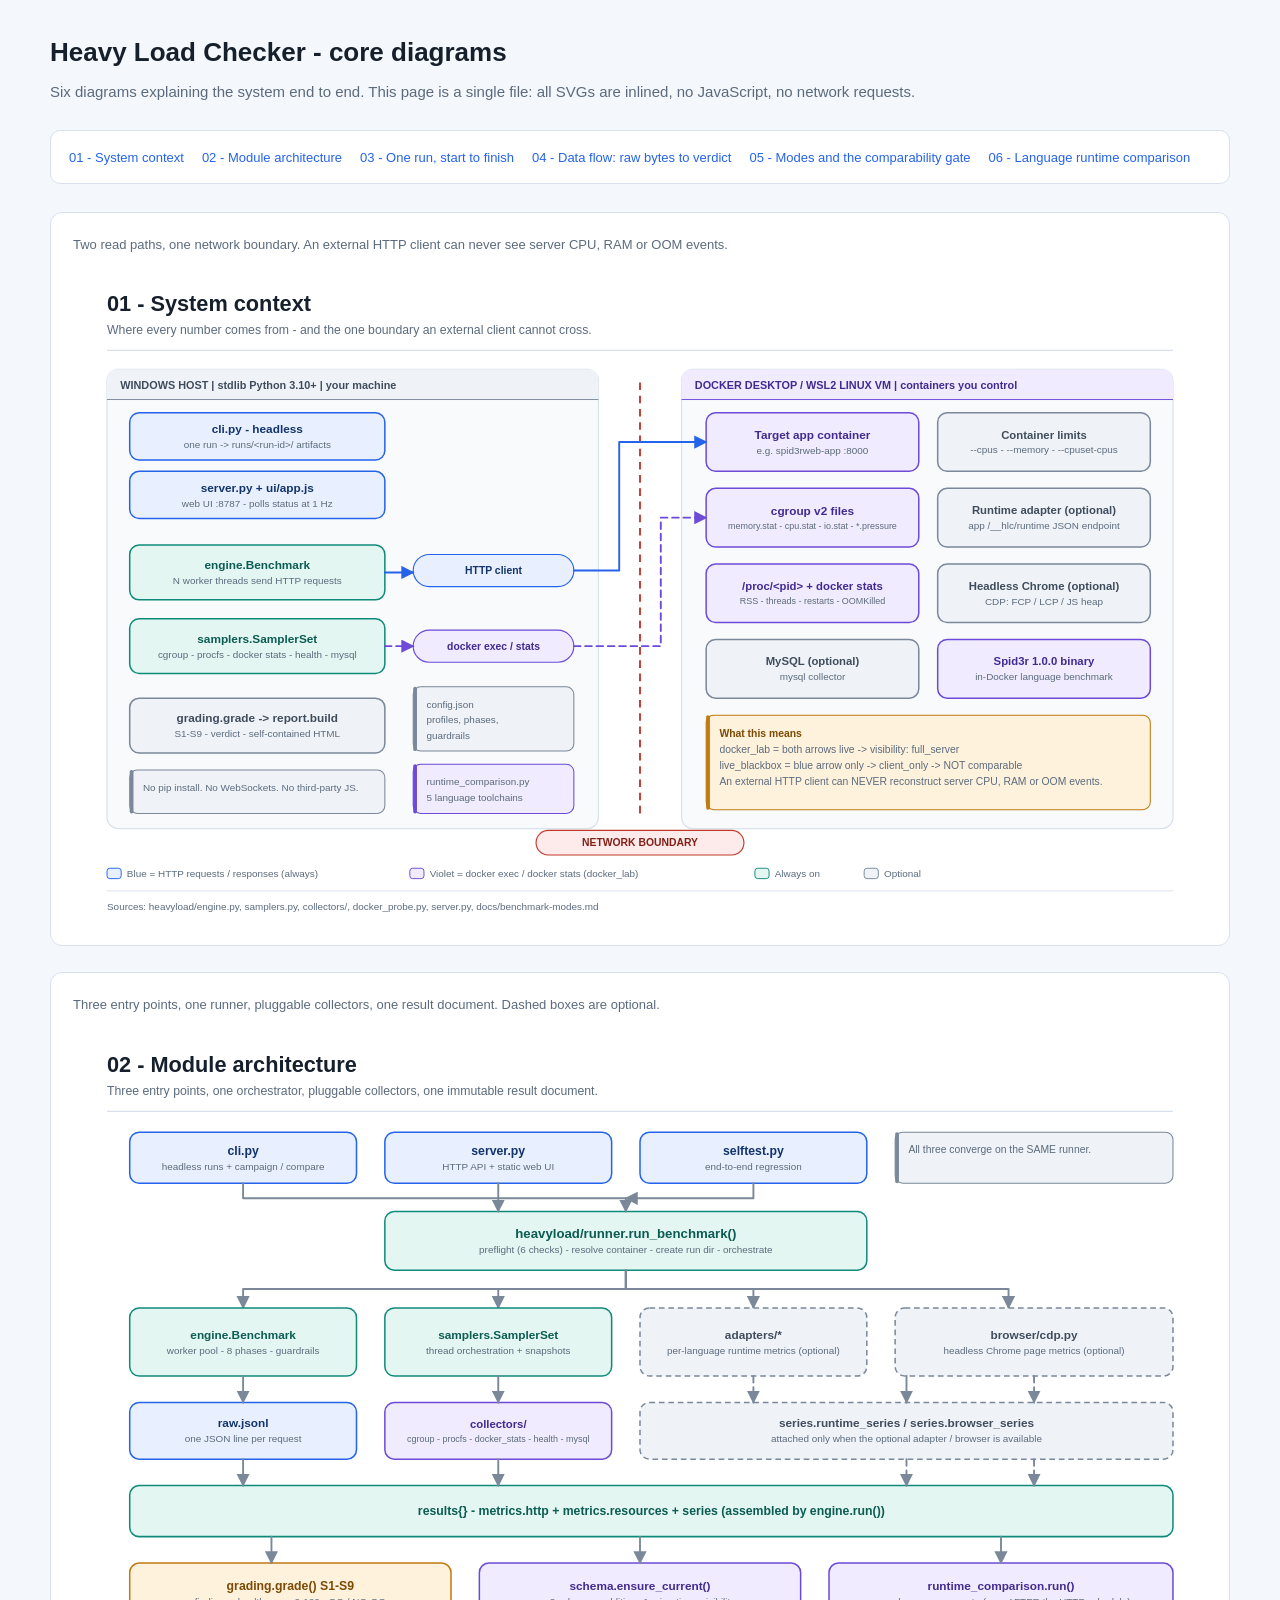
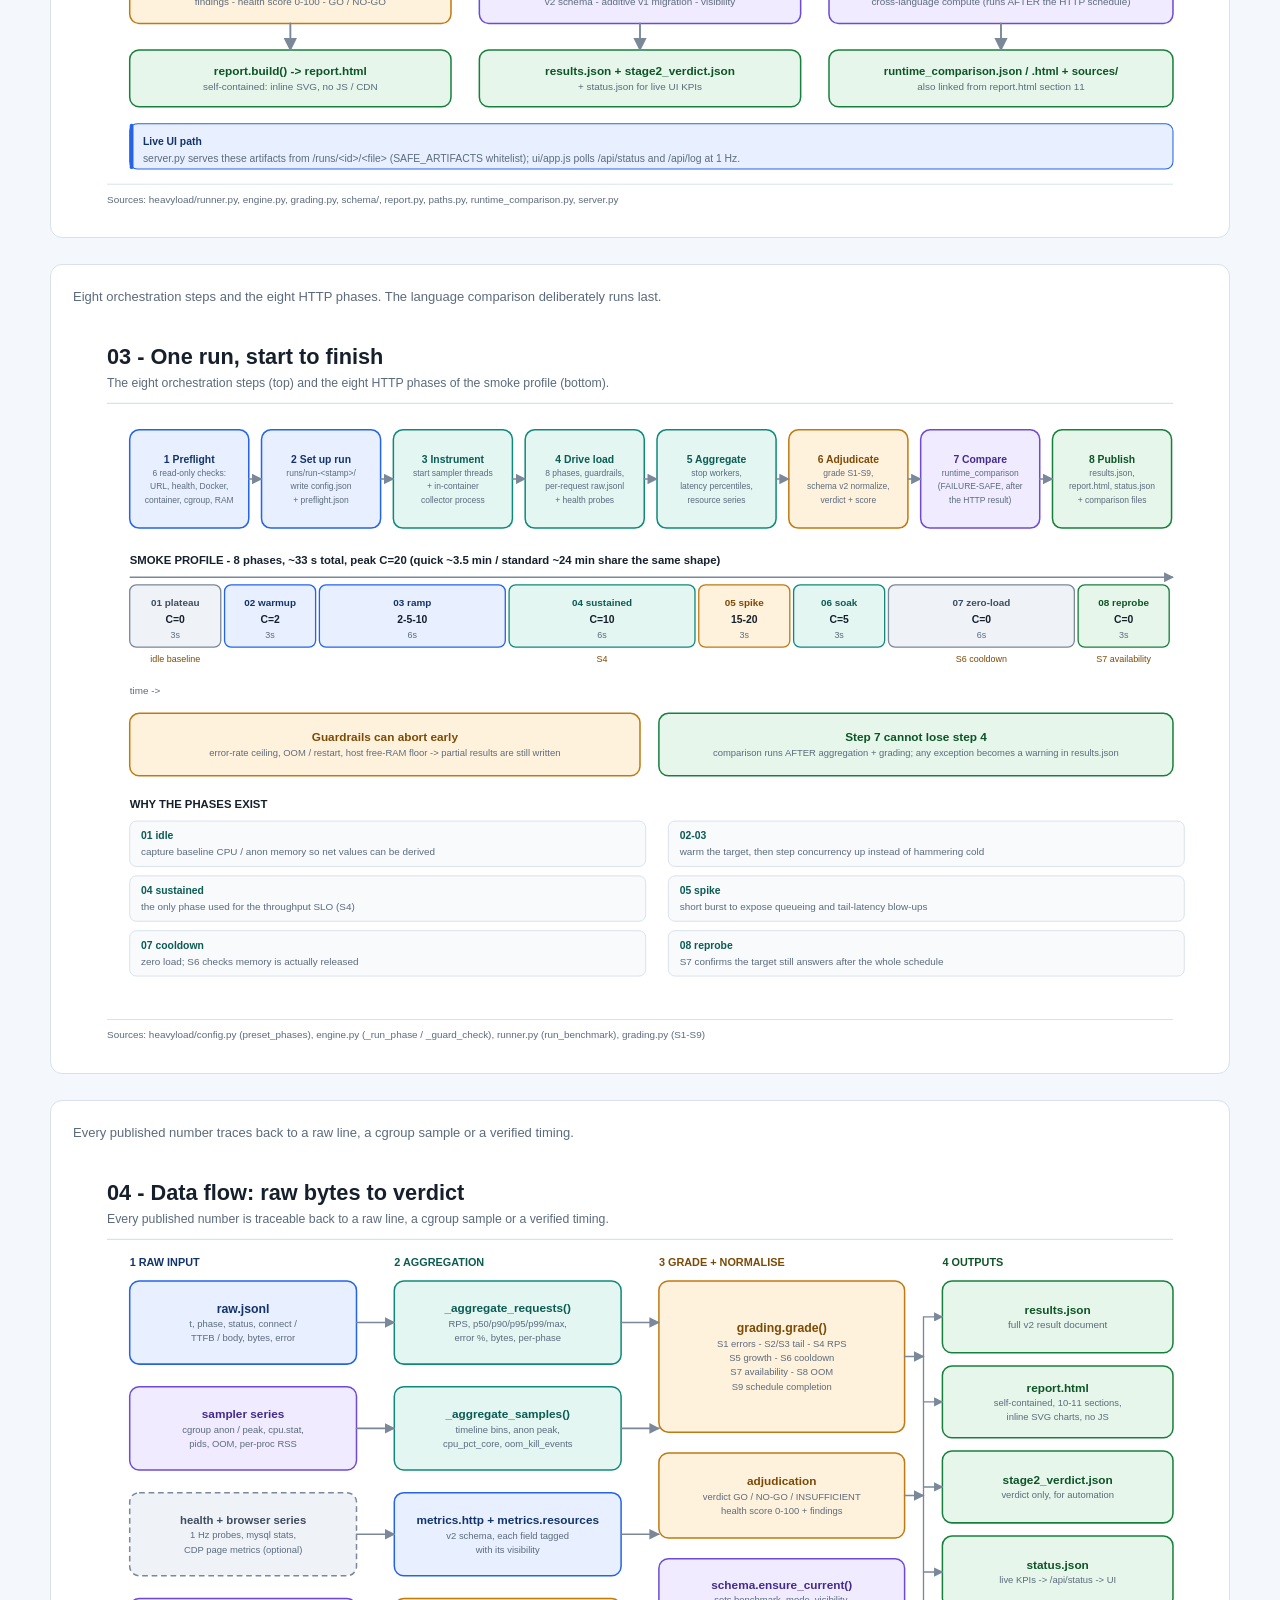
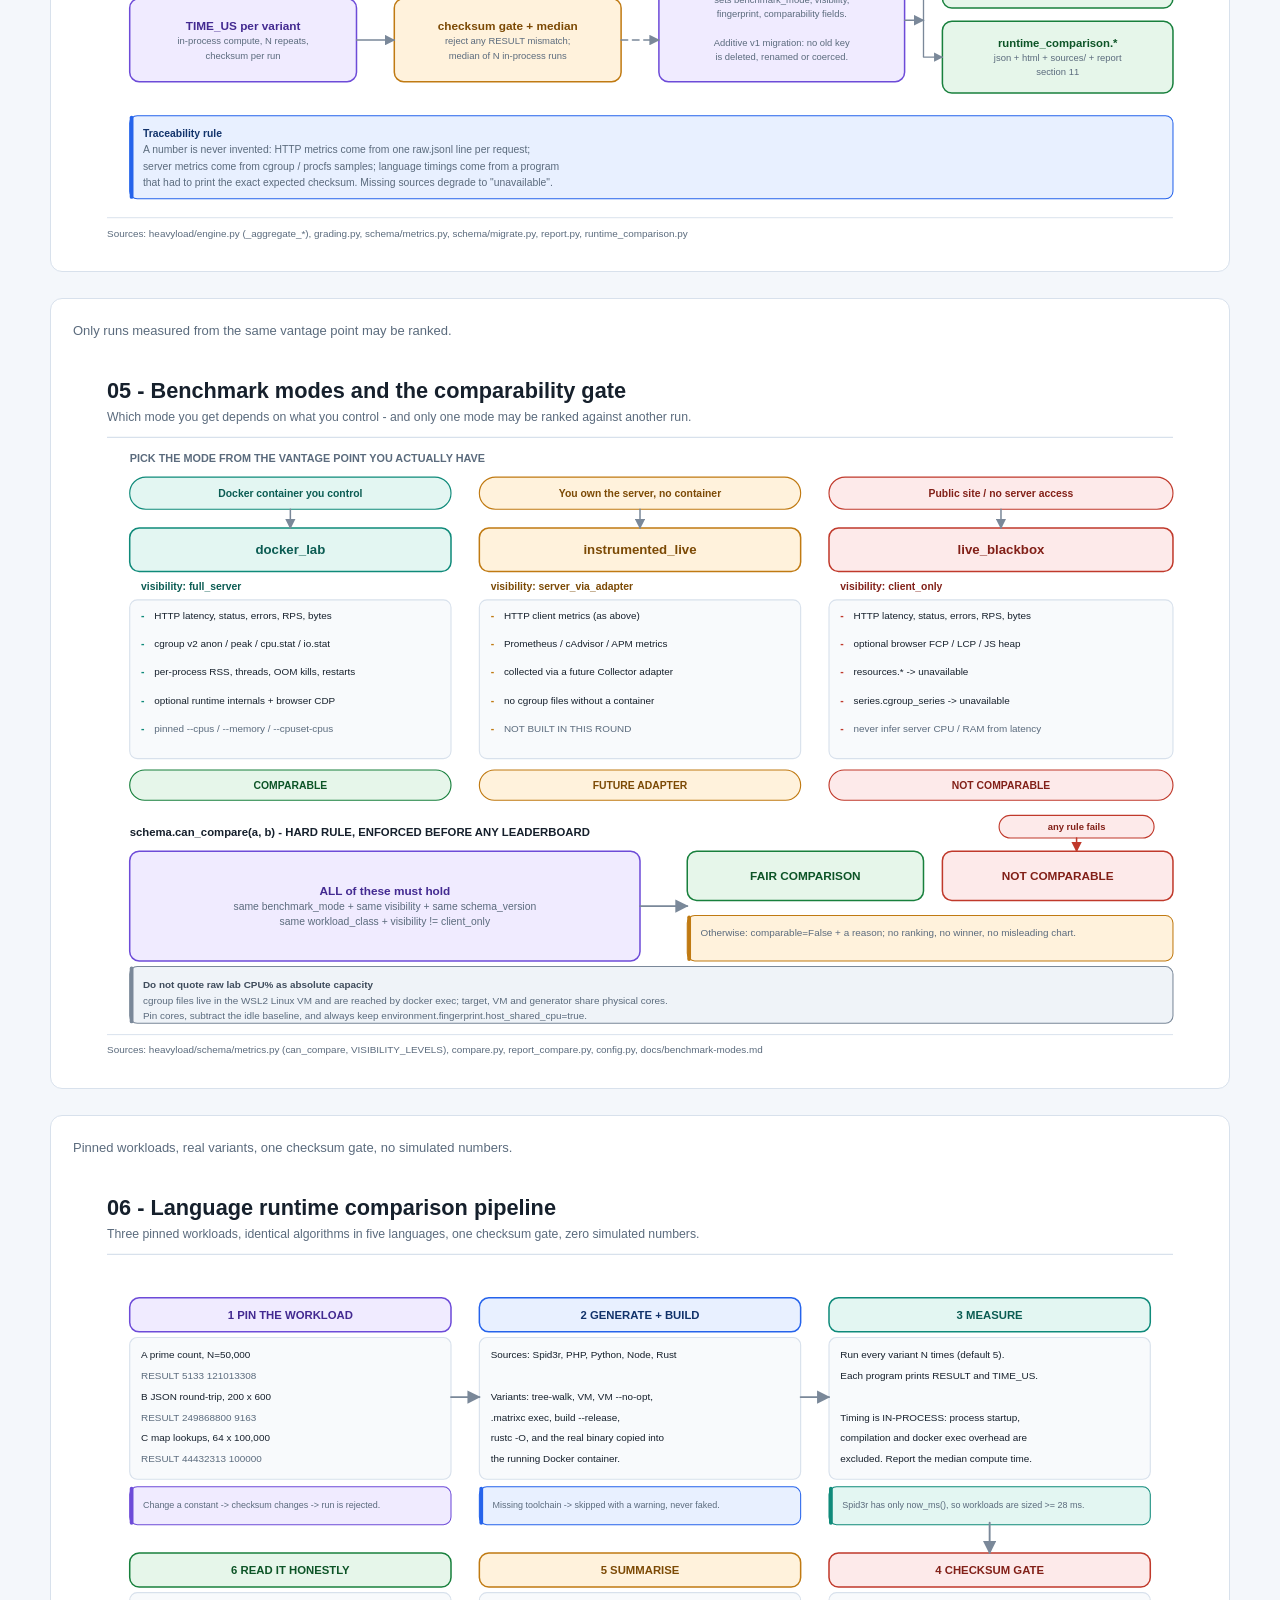
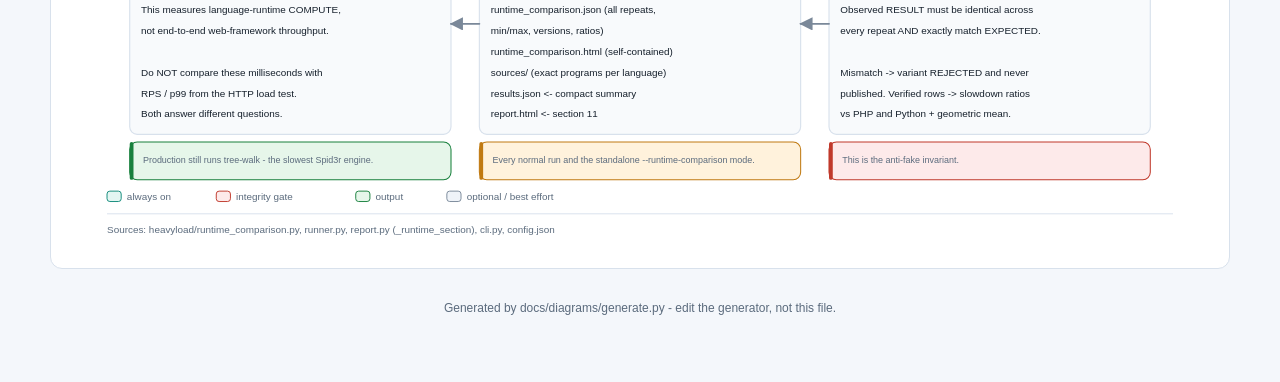
==== docs/diagrams/index.html @ 893ebc46 "latest" ====
<!doctype html>
<html lang="en">
<head>
<meta charset="utf-8">
<meta name="viewport" content="width=device-width, initial-scale=1">
<title>Heavy Load Checker - core diagrams</title>
<style>
  :root { color-scheme: light; }
  body { margin:0; padding:32px 18px 64px; background:#f4f7fb; color:#16202c;
         font:15px/1.6 "Segoe UI",Arial,Helvetica,sans-serif; }
  main { max-width:1180px; margin:0 auto; }
  h1 { font-size:26px; margin:0 0 6px; }
  .lead { color:#5b6b7d; margin:0 0 26px; }
  nav { background:#fff; border:1px solid #d8e1ec; border-radius:10px;
        padding:14px 18px; margin-bottom:28px; }
  nav a { color:#2563eb; text-decoration:none; margin-right:18px;
          white-space:nowrap; font-size:13px; }
  nav a:hover { text-decoration:underline; }
  section { background:#fff; border:1px solid #d8e1ec; border-radius:12px;
            padding:22px 22px 12px; margin:0 0 26px; }
  section h2 { font-size:18px; margin:0 0 4px; }
  section p { color:#5b6b7d; margin:0 0 16px; font-size:13px; }
  section svg { width:100%; height:auto; display:block; }
  footer { color:#5b6b7d; font-size:12px; text-align:center; margin-top:30px; }
  @media print { body { background:#fff; } section { break-inside:avoid; } }
</style>
</head>
<body><main>
<h1>Heavy Load Checker - core diagrams</h1>
<p class="lead">Six diagrams explaining the system end to end. This page is a
single file: all SVGs are inlined, no JavaScript, no network requests.</p>
<nav>
<a href="#d1">01 - System context</a><a href="#d2">02 - Module architecture</a><a href="#d3">03 - One run, start to finish</a><a href="#d4">04 - Data flow: raw bytes to verdict</a><a href="#d5">05 - Modes and the comparability gate</a><a href="#d6">06 - Language runtime comparison</a></nav>
<section id="d1"><p>Two read paths, one network boundary. An external HTTP client can never see server CPU, RAM or OOM events.</p>
<svg xmlns="http://www.w3.org/2000/svg" width="1200" height="700" viewBox="0 0 1200 700" role="img" aria-labelledby="ttl1 dsc1">
<title id="ttl1">01 - System context</title>
<desc id="dsc1">Where every number comes from - and the one boundary an external client cannot cross.</desc>
<defs>
<marker id="ar_blue" viewBox="0 0 10 10" refX="9" refY="5" markerWidth="7" markerHeight="7" orient="auto-start-reverse"><path d="M0,0 L10,5 L0,10 z" fill="#2563eb"/></marker>
<marker id="ar_teal" viewBox="0 0 10 10" refX="9" refY="5" markerWidth="7" markerHeight="7" orient="auto-start-reverse"><path d="M0,0 L10,5 L0,10 z" fill="#0f8a7a"/></marker>
<marker id="ar_violet" viewBox="0 0 10 10" refX="9" refY="5" markerWidth="7" markerHeight="7" orient="auto-start-reverse"><path d="M0,0 L10,5 L0,10 z" fill="#6d4bd8"/></marker>
<marker id="ar_amber" viewBox="0 0 10 10" refX="9" refY="5" markerWidth="7" markerHeight="7" orient="auto-start-reverse"><path d="M0,0 L10,5 L0,10 z" fill="#c07a12"/></marker>
<marker id="ar_green" viewBox="0 0 10 10" refX="9" refY="5" markerWidth="7" markerHeight="7" orient="auto-start-reverse"><path d="M0,0 L10,5 L0,10 z" fill="#18803d"/></marker>
<marker id="ar_red" viewBox="0 0 10 10" refX="9" refY="5" markerWidth="7" markerHeight="7" orient="auto-start-reverse"><path d="M0,0 L10,5 L0,10 z" fill="#c0392b"/></marker>
<marker id="ar_gray" viewBox="0 0 10 10" refX="9" refY="5" markerWidth="7" markerHeight="7" orient="auto-start-reverse"><path d="M0,0 L10,5 L0,10 z" fill="#7a8899"/></marker>
<marker id="ar_ink" viewBox="0 0 10 10" refX="9" refY="5" markerWidth="7" markerHeight="7" orient="auto-start-reverse"><path d="M0,0 L10,5 L0,10 z" fill="#5b6b7d"/></marker>
</defs>
<rect width="1200" height="700" fill="#ffffff"/>
<text x="36" y="42" font-family="Segoe UI, Arial, Helvetica, sans-serif" font-size="23" font-weight="700" fill="#16202c">01 - System context</text>
<text x="36" y="67" font-family="Segoe UI, Arial, Helvetica, sans-serif" font-size="13" fill="#5b6b7d">Where every number comes from - and the one boundary an external client cannot cross.</text>
<line x1="36" y1="84" x2="1164" y2="84" stroke="#d8e1ec" stroke-width="1.5"/>
<rect x="36" y="104" width="520" height="486" rx="12" fill="#f8fafc" stroke="#d8e1ec" stroke-width="1.3"/>
<path d="M36,136 L36,116 Q36,104 48,104 L544,104 Q556,104 556,116 L556,136 Z" fill="#eff3f8"/>
<line x1="36" y1="136" x2="556" y2="136" stroke="#7a8899" stroke-width="1"/>
<text x="50" y="125" font-family="Segoe UI, Arial, Helvetica, sans-serif" font-size="11.5" font-weight="700" fill="#3f4c5c" text-anchor="start">WINDOWS HOST  |  stdlib Python 3.10+  |  your machine</text>
<rect x="644" y="104" width="520" height="486" rx="12" fill="#f8fafc" stroke="#d8e1ec" stroke-width="1.3"/>
<path d="M644,136 L644,116 Q644,104 656,104 L1152,104 Q1164,104 1164,116 L1164,136 Z" fill="#f0ebff"/>
<line x1="644" y1="136" x2="1164" y2="136" stroke="#6d4bd8" stroke-width="1"/>
<text x="658" y="125" font-family="Segoe UI, Arial, Helvetica, sans-serif" font-size="11.5" font-weight="700" fill="#432a91" text-anchor="start">DOCKER DESKTOP / WSL2 LINUX VM  |  containers you control</text>
<rect x="60" y="150" width="270" height="50" rx="10" fill="#e8f0ff" stroke="#2563eb" stroke-width="1.6"/>
<text x="195.0" y="171.5" font-family="Segoe UI, Arial, Helvetica, sans-serif" font-size="12.5" font-weight="700" fill="#12336b" text-anchor="middle">cli.py  -  headless</text>
<text x="195.0" y="187.3" font-family="Segoe UI, Arial, Helvetica, sans-serif" font-size="10.5" font-weight="400" fill="#5b6b7d" text-anchor="middle">one run -&gt; runs/&lt;run-id&gt;/ artifacts</text>
<rect x="60" y="212" width="270" height="50" rx="10" fill="#e8f0ff" stroke="#2563eb" stroke-width="1.6"/>
<text x="195.0" y="233.5" font-family="Segoe UI, Arial, Helvetica, sans-serif" font-size="12.5" font-weight="700" fill="#12336b" text-anchor="middle">server.py + ui/app.js</text>
<text x="195.0" y="249.3" font-family="Segoe UI, Arial, Helvetica, sans-serif" font-size="10.5" font-weight="400" fill="#5b6b7d" text-anchor="middle">web UI :8787 - polls status at 1 Hz</text>
<rect x="60" y="290" width="270" height="58" rx="10" fill="#e3f6f2" stroke="#0f8a7a" stroke-width="1.6"/>
<text x="195.0" y="315.5" font-family="Segoe UI, Arial, Helvetica, sans-serif" font-size="12.5" font-weight="700" fill="#0b5c53" text-anchor="middle">engine.Benchmark</text>
<text x="195.0" y="331.3" font-family="Segoe UI, Arial, Helvetica, sans-serif" font-size="10.5" font-weight="400" fill="#5b6b7d" text-anchor="middle">N worker threads send HTTP requests</text>
<rect x="60" y="368" width="270" height="58" rx="10" fill="#e3f6f2" stroke="#0f8a7a" stroke-width="1.6"/>
<text x="195.0" y="393.5" font-family="Segoe UI, Arial, Helvetica, sans-serif" font-size="12.5" font-weight="700" fill="#0b5c53" text-anchor="middle">samplers.SamplerSet</text>
<text x="195.0" y="409.3" font-family="Segoe UI, Arial, Helvetica, sans-serif" font-size="10.5" font-weight="400" fill="#5b6b7d" text-anchor="middle">cgroup - procfs - docker stats - health - mysql</text>
<rect x="60" y="452" width="270" height="58" rx="10" fill="#eff3f8" stroke="#7a8899" stroke-width="1.6"/>
<text x="195.0" y="477.5" font-family="Segoe UI, Arial, Helvetica, sans-serif" font-size="12.5" font-weight="700" fill="#3f4c5c" text-anchor="middle">grading.grade -&gt; report.build</text>
<text x="195.0" y="493.3" font-family="Segoe UI, Arial, Helvetica, sans-serif" font-size="10.5" font-weight="400" fill="#5b6b7d" text-anchor="middle">S1-S9 - verdict - self-contained HTML</text>
<rect x="60" y="528" width="270" height="46" rx="8" fill="#eff3f8" stroke="#7a8899" stroke-width="1.1"/>
<rect x="60" y="528" width="4" height="46" rx="2" fill="#7a8899" stroke="#7a8899" stroke-width="0"/>
<text x="74" y="550" font-family="Segoe UI, Arial, Helvetica, sans-serif" font-size="10.5" font-weight="400" fill="#5b6b7d" text-anchor="start">No pip install. No WebSockets. No third-party JS.</text>
<rect x="360" y="300" width="170" height="34" rx="17.0" fill="#e8f0ff" stroke="#2563eb" stroke-width="1.2"/>
<text x="445.0" y="320.74" font-family="Segoe UI, Arial, Helvetica, sans-serif" font-size="11" font-weight="700" fill="#12336b" text-anchor="middle">HTTP client</text>
<rect x="360" y="380" width="170" height="34" rx="17.0" fill="#f0ebff" stroke="#6d4bd8" stroke-width="1.2"/>
<text x="445.0" y="400.74" font-family="Segoe UI, Arial, Helvetica, sans-serif" font-size="11" font-weight="700" fill="#432a91" text-anchor="middle">docker exec / stats</text>
<rect x="360" y="440" width="170" height="68" rx="8" fill="#eff3f8" stroke="#7a8899" stroke-width="1.1"/>
<rect x="360" y="440" width="4" height="68" rx="2" fill="#7a8899" stroke="#7a8899" stroke-width="0"/>
<text x="374" y="462" font-family="Segoe UI, Arial, Helvetica, sans-serif" font-size="10.5" font-weight="400" fill="#5b6b7d" text-anchor="start">config.json</text>
<text x="374" y="478.5" font-family="Segoe UI, Arial, Helvetica, sans-serif" font-size="10.5" font-weight="400" fill="#5b6b7d" text-anchor="start">profiles, phases,</text>
<text x="374" y="495.0" font-family="Segoe UI, Arial, Helvetica, sans-serif" font-size="10.5" font-weight="400" fill="#5b6b7d" text-anchor="start">guardrails</text>
<rect x="360" y="522" width="170" height="52" rx="8" fill="#f0ebff" stroke="#6d4bd8" stroke-width="1.1"/>
<rect x="360" y="522" width="4" height="52" rx="2" fill="#6d4bd8" stroke="#6d4bd8" stroke-width="0"/>
<text x="374" y="544" font-family="Segoe UI, Arial, Helvetica, sans-serif" font-size="10.5" font-weight="400" fill="#5b6b7d" text-anchor="start">runtime_comparison.py</text>
<text x="374" y="560.5" font-family="Segoe UI, Arial, Helvetica, sans-serif" font-size="10.5" font-weight="400" fill="#5b6b7d" text-anchor="start">5 language toolchains</text>
<polyline points="330.0,319.0 360.0,319.0" fill="none" stroke="#2563eb" stroke-width="2.0" stroke-linejoin="round" stroke-linecap="round" marker-end="url(#ar_blue)"/>
<polyline points="330.0,397.0 360.0,397.0" fill="none" stroke="#6d4bd8" stroke-width="2.0" stroke-linejoin="round" stroke-linecap="round" marker-end="url(#ar_violet)" stroke-dasharray="7 5"/>
<rect x="670" y="150" width="225" height="62" rx="10" fill="#f0ebff" stroke="#6d4bd8" stroke-width="1.6"/>
<text x="782.5" y="177.5" font-family="Segoe UI, Arial, Helvetica, sans-serif" font-size="12.5" font-weight="700" fill="#432a91" text-anchor="middle">Target app container</text>
<text x="782.5" y="193.3" font-family="Segoe UI, Arial, Helvetica, sans-serif" font-size="10.5" font-weight="400" fill="#5b6b7d" text-anchor="middle">e.g. spid3rweb-app :8000</text>
<rect x="670" y="230" width="225" height="62" rx="10" fill="#f0ebff" stroke="#6d4bd8" stroke-width="1.6"/>
<text x="782.5" y="258.0" font-family="Segoe UI, Arial, Helvetica, sans-serif" font-size="12.5" font-weight="700" fill="#432a91" text-anchor="middle">cgroup v2 files</text>
<text x="782.5" y="273.0" font-family="Segoe UI, Arial, Helvetica, sans-serif" font-size="9.5" font-weight="400" fill="#5b6b7d" text-anchor="middle">memory.stat - cpu.stat - io.stat - *.pressure</text>
<rect x="670" y="310" width="225" height="62" rx="10" fill="#f0ebff" stroke="#6d4bd8" stroke-width="1.6"/>
<text x="782.5" y="337.8" font-family="Segoe UI, Arial, Helvetica, sans-serif" font-size="12" font-weight="700" fill="#432a91" text-anchor="middle">/proc/&lt;pid&gt; + docker stats</text>
<text x="782.5" y="352.7" font-family="Segoe UI, Arial, Helvetica, sans-serif" font-size="9.5" font-weight="400" fill="#5b6b7d" text-anchor="middle">RSS - threads - restarts - OOMKilled</text>
<rect x="670" y="390" width="225" height="62" rx="10" fill="#eff3f8" stroke="#7a8899" stroke-width="1.6"/>
<text x="782.5" y="417.3" font-family="Segoe UI, Arial, Helvetica, sans-serif" font-size="12" font-weight="700" fill="#3f4c5c" text-anchor="middle">MySQL (optional)</text>
<text x="782.5" y="433.1" font-family="Segoe UI, Arial, Helvetica, sans-serif" font-size="10.5" font-weight="400" fill="#5b6b7d" text-anchor="middle">mysql collector</text>
<rect x="915" y="150" width="225" height="62" rx="10" fill="#eff3f8" stroke="#7a8899" stroke-width="1.6"/>
<text x="1027.5" y="177.3" font-family="Segoe UI, Arial, Helvetica, sans-serif" font-size="12" font-weight="700" fill="#3f4c5c" text-anchor="middle">Container limits</text>
<text x="1027.5" y="193.1" font-family="Segoe UI, Arial, Helvetica, sans-serif" font-size="10.5" font-weight="400" fill="#5b6b7d" text-anchor="middle">--cpus - --memory - --cpuset-cpus</text>
<rect x="915" y="230" width="225" height="62" rx="10" fill="#eff3f8" stroke="#7a8899" stroke-width="1.6"/>
<text x="1027.5" y="257.3" font-family="Segoe UI, Arial, Helvetica, sans-serif" font-size="12" font-weight="700" fill="#3f4c5c" text-anchor="middle">Runtime adapter (optional)</text>
<text x="1027.5" y="273.1" font-family="Segoe UI, Arial, Helvetica, sans-serif" font-size="10.5" font-weight="400" fill="#5b6b7d" text-anchor="middle">app /__hlc/runtime JSON endpoint</text>
<rect x="915" y="310" width="225" height="62" rx="10" fill="#eff3f8" stroke="#7a8899" stroke-width="1.6"/>
<text x="1027.5" y="337.3" font-family="Segoe UI, Arial, Helvetica, sans-serif" font-size="12" font-weight="700" fill="#3f4c5c" text-anchor="middle">Headless Chrome (optional)</text>
<text x="1027.5" y="353.1" font-family="Segoe UI, Arial, Helvetica, sans-serif" font-size="10.5" font-weight="400" fill="#5b6b7d" text-anchor="middle">CDP: FCP / LCP / JS heap</text>
<rect x="915" y="390" width="225" height="62" rx="10" fill="#f0ebff" stroke="#6d4bd8" stroke-width="1.6"/>
<text x="1027.5" y="417.3" font-family="Segoe UI, Arial, Helvetica, sans-serif" font-size="12" font-weight="700" fill="#432a91" text-anchor="middle">Spid3r 1.0.0 binary</text>
<text x="1027.5" y="433.1" font-family="Segoe UI, Arial, Helvetica, sans-serif" font-size="10.5" font-weight="400" fill="#5b6b7d" text-anchor="middle">in-Docker language benchmark</text>
<line x1="600" y1="118" x2="600" y2="580" stroke="#c0392b" stroke-width="2" stroke-dasharray="8 6"/>
<polyline points="530.0,317.0 578.0,317.0 578.0,181.0 670.0,181.0" fill="none" stroke="#2563eb" stroke-width="2.0" stroke-linejoin="round" stroke-linecap="round" marker-end="url(#ar_blue)"/>
<polyline points="530.0,397.0 622.0,397.0 622.0,261.0 670.0,261.0" fill="none" stroke="#6d4bd8" stroke-width="2.0" stroke-linejoin="round" stroke-linecap="round" marker-end="url(#ar_violet)" stroke-dasharray="7 5"/>
<rect x="670" y="470" width="470" height="100" rx="8" fill="#fff2dc" stroke="#c07a12" stroke-width="1.1"/>
<rect x="670" y="470" width="4" height="100" rx="2" fill="#c07a12" stroke="#c07a12" stroke-width="0"/>
<text x="684" y="493" font-family="Segoe UI, Arial, Helvetica, sans-serif" font-size="11" font-weight="700" fill="#7c4a05" text-anchor="start">What this means</text>
<text x="684" y="510" font-family="Segoe UI, Arial, Helvetica, sans-serif" font-size="11" font-weight="400" fill="#5b6b7d" text-anchor="start">docker_lab  = both arrows live  -&gt;  visibility: full_server</text>
<text x="684" y="527" font-family="Segoe UI, Arial, Helvetica, sans-serif" font-size="11" font-weight="400" fill="#5b6b7d" text-anchor="start">live_blackbox = blue arrow only  -&gt;  client_only  -&gt;  NOT comparable</text>
<text x="684" y="544" font-family="Segoe UI, Arial, Helvetica, sans-serif" font-size="11" font-weight="400" fill="#5b6b7d" text-anchor="start">An external HTTP client can NEVER reconstruct server CPU, RAM or OOM events.</text>
<rect x="490" y="592" width="220" height="26" rx="13.0" fill="#fdeaea" stroke="#c0392b" stroke-width="1.2"/>
<text x="600.0" y="608.74" font-family="Segoe UI, Arial, Helvetica, sans-serif" font-size="11" font-weight="700" fill="#822018" text-anchor="middle">NETWORK BOUNDARY</text>
<rect x="36" y="632" width="15" height="11" rx="3" fill="#e8f0ff" stroke="#2563eb" stroke-width="1"/>
<text x="57" y="641.5" font-family="Segoe UI, Arial, Helvetica, sans-serif" font-size="10.5" font-weight="400" fill="#5b6b7d" text-anchor="start">Blue = HTTP requests / responses (always)</text>
<rect x="356.40000000000003" y="632" width="15" height="11" rx="3" fill="#f0ebff" stroke="#6d4bd8" stroke-width="1"/>
<text x="377.40000000000003" y="641.5" font-family="Segoe UI, Arial, Helvetica, sans-serif" font-size="10.5" font-weight="400" fill="#5b6b7d" text-anchor="start">Violet = docker exec / docker stats (docker_lab)</text>
<rect x="721.6000000000001" y="632" width="15" height="11" rx="3" fill="#e3f6f2" stroke="#0f8a7a" stroke-width="1"/>
<text x="742.6000000000001" y="641.5" font-family="Segoe UI, Arial, Helvetica, sans-serif" font-size="10.5" font-weight="400" fill="#5b6b7d" text-anchor="start">Always on</text>
<rect x="837.2000000000002" y="632" width="15" height="11" rx="3" fill="#eff3f8" stroke="#7a8899" stroke-width="1"/>
<text x="858.2000000000002" y="641.5" font-family="Segoe UI, Arial, Helvetica, sans-serif" font-size="10.5" font-weight="400" fill="#5b6b7d" text-anchor="start">Optional</text>
<line x1="36" y1="656" x2="1164" y2="656" stroke="#d8e1ec" stroke-width="1"/>
<text x="36" y="676" font-family="Segoe UI, Arial, Helvetica, sans-serif" font-size="10.5" font-weight="400" fill="#5b6b7d" text-anchor="start">Sources: heavyload/engine.py, samplers.py, collectors/, docker_probe.py, server.py, docs/benchmark-modes.md</text>
</svg>
</section>
<section id="d2"><p>Three entry points, one runner, pluggable collectors, one result document. Dashed boxes are optional.</p>
<svg xmlns="http://www.w3.org/2000/svg" width="1200" height="840" viewBox="0 0 1200 840" role="img" aria-labelledby="ttl2 dsc2">
<title id="ttl2">02 - Module architecture</title>
<desc id="dsc2">Three entry points, one orchestrator, pluggable collectors, one immutable result document.</desc>
<defs>
<marker id="ar_blue" viewBox="0 0 10 10" refX="9" refY="5" markerWidth="7" markerHeight="7" orient="auto-start-reverse"><path d="M0,0 L10,5 L0,10 z" fill="#2563eb"/></marker>
<marker id="ar_teal" viewBox="0 0 10 10" refX="9" refY="5" markerWidth="7" markerHeight="7" orient="auto-start-reverse"><path d="M0,0 L10,5 L0,10 z" fill="#0f8a7a"/></marker>
<marker id="ar_violet" viewBox="0 0 10 10" refX="9" refY="5" markerWidth="7" markerHeight="7" orient="auto-start-reverse"><path d="M0,0 L10,5 L0,10 z" fill="#6d4bd8"/></marker>
<marker id="ar_amber" viewBox="0 0 10 10" refX="9" refY="5" markerWidth="7" markerHeight="7" orient="auto-start-reverse"><path d="M0,0 L10,5 L0,10 z" fill="#c07a12"/></marker>
<marker id="ar_green" viewBox="0 0 10 10" refX="9" refY="5" markerWidth="7" markerHeight="7" orient="auto-start-reverse"><path d="M0,0 L10,5 L0,10 z" fill="#18803d"/></marker>
<marker id="ar_red" viewBox="0 0 10 10" refX="9" refY="5" markerWidth="7" markerHeight="7" orient="auto-start-reverse"><path d="M0,0 L10,5 L0,10 z" fill="#c0392b"/></marker>
<marker id="ar_gray" viewBox="0 0 10 10" refX="9" refY="5" markerWidth="7" markerHeight="7" orient="auto-start-reverse"><path d="M0,0 L10,5 L0,10 z" fill="#7a8899"/></marker>
<marker id="ar_ink" viewBox="0 0 10 10" refX="9" refY="5" markerWidth="7" markerHeight="7" orient="auto-start-reverse"><path d="M0,0 L10,5 L0,10 z" fill="#5b6b7d"/></marker>
</defs>
<rect width="1200" height="840" fill="#ffffff"/>
<text x="36" y="42" font-family="Segoe UI, Arial, Helvetica, sans-serif" font-size="23" font-weight="700" fill="#16202c">02 - Module architecture</text>
<text x="36" y="67" font-family="Segoe UI, Arial, Helvetica, sans-serif" font-size="13" fill="#5b6b7d">Three entry points, one orchestrator, pluggable collectors, one immutable result document.</text>
<line x1="36" y1="84" x2="1164" y2="84" stroke="#d8e1ec" stroke-width="1.5"/>
<rect x="60" y="106" width="240" height="54" rx="10" fill="#e8f0ff" stroke="#2563eb" stroke-width="1.6"/>
<text x="180.0" y="129.7" font-family="Segoe UI, Arial, Helvetica, sans-serif" font-size="13" font-weight="700" fill="#12336b" text-anchor="middle">cli.py</text>
<text x="180.0" y="145.6" font-family="Segoe UI, Arial, Helvetica, sans-serif" font-size="10.5" font-weight="400" fill="#5b6b7d" text-anchor="middle">headless runs + campaign / compare</text>
<rect x="330" y="106" width="240" height="54" rx="10" fill="#e8f0ff" stroke="#2563eb" stroke-width="1.6"/>
<text x="450.0" y="129.7" font-family="Segoe UI, Arial, Helvetica, sans-serif" font-size="13" font-weight="700" fill="#12336b" text-anchor="middle">server.py</text>
<text x="450.0" y="145.6" font-family="Segoe UI, Arial, Helvetica, sans-serif" font-size="10.5" font-weight="400" fill="#5b6b7d" text-anchor="middle">HTTP API + static web UI</text>
<rect x="600" y="106" width="240" height="54" rx="10" fill="#e8f0ff" stroke="#2563eb" stroke-width="1.6"/>
<text x="720.0" y="129.7" font-family="Segoe UI, Arial, Helvetica, sans-serif" font-size="13" font-weight="700" fill="#12336b" text-anchor="middle">selftest.py</text>
<text x="720.0" y="145.6" font-family="Segoe UI, Arial, Helvetica, sans-serif" font-size="10.5" font-weight="400" fill="#5b6b7d" text-anchor="middle">end-to-end regression</text>
<rect x="870" y="106" width="294" height="54" rx="8" fill="#eff3f8" stroke="#7a8899" stroke-width="1.1"/>
<rect x="870" y="106" width="4" height="54" rx="2" fill="#7a8899" stroke="#7a8899" stroke-width="0"/>
<text x="884" y="128" font-family="Segoe UI, Arial, Helvetica, sans-serif" font-size="11" font-weight="400" fill="#5b6b7d" text-anchor="start">All three converge on the SAME runner.</text>
<rect x="330" y="190" width="510" height="62" rx="10" fill="#e3f6f2" stroke="#0f8a7a" stroke-width="1.6"/>
<text x="585.0" y="218.0" font-family="Segoe UI, Arial, Helvetica, sans-serif" font-size="14" font-weight="700" fill="#0b5c53" text-anchor="middle">heavyload/runner.run_benchmark()</text>
<text x="585.0" y="234.1" font-family="Segoe UI, Arial, Helvetica, sans-serif" font-size="10.5" font-weight="400" fill="#5b6b7d" text-anchor="middle">preflight (6 checks) - resolve container - create run dir - orchestrate</text>
<polyline points="585.0,252.0 585.0,272.0 180.0,272.0 180.0,292.0" fill="none" stroke="#7a8899" stroke-width="2.0" stroke-linejoin="round" stroke-linecap="round" marker-end="url(#ar_gray)"/>
<polyline points="585.0,252.0 585.0,272.0 450.0,272.0 450.0,292.0" fill="none" stroke="#7a8899" stroke-width="2.0" stroke-linejoin="round" stroke-linecap="round" marker-end="url(#ar_gray)"/>
<polyline points="585.0,252.0 585.0,272.0 720.0,272.0 720.0,292.0" fill="none" stroke="#7a8899" stroke-width="2.0" stroke-linejoin="round" stroke-linecap="round" marker-end="url(#ar_gray)"/>
<polyline points="585.0,252.0 585.0,272.0 990.0,272.0 990.0,292.0" fill="none" stroke="#7a8899" stroke-width="2.0" stroke-linejoin="round" stroke-linecap="round" marker-end="url(#ar_gray)"/>
<polyline points="180.0,160.0 180.0,176.0 585.0,176.0 585.0,190.0" fill="none" stroke="#7a8899" stroke-width="2.0" stroke-linejoin="round" stroke-linecap="round" marker-end="url(#ar_gray)"/>
<polyline points="450.0,160.0 450.0,190.0" fill="none" stroke="#7a8899" stroke-width="2.0" stroke-linejoin="round" stroke-linecap="round" marker-end="url(#ar_gray)"/>
<polyline points="720.0,160.0 720.0,176.0 585.0,176.0" fill="none" stroke="#7a8899" stroke-width="2.0" stroke-linejoin="round" stroke-linecap="round" marker-end="url(#ar_gray)"/>
<rect x="60" y="292" width="240" height="72" rx="10" fill="#e3f6f2" stroke="#0f8a7a" stroke-width="1.6"/>
<text x="180.0" y="324.5" font-family="Segoe UI, Arial, Helvetica, sans-serif" font-size="12.5" font-weight="700" fill="#0b5c53" text-anchor="middle">engine.Benchmark</text>
<text x="180.0" y="340.3" font-family="Segoe UI, Arial, Helvetica, sans-serif" font-size="10.5" font-weight="400" fill="#5b6b7d" text-anchor="middle">worker pool - 8 phases - guardrails</text>
<rect x="330" y="292" width="240" height="72" rx="10" fill="#e3f6f2" stroke="#0f8a7a" stroke-width="1.6"/>
<text x="450.0" y="324.5" font-family="Segoe UI, Arial, Helvetica, sans-serif" font-size="12.5" font-weight="700" fill="#0b5c53" text-anchor="middle">samplers.SamplerSet</text>
<text x="450.0" y="340.3" font-family="Segoe UI, Arial, Helvetica, sans-serif" font-size="10.5" font-weight="400" fill="#5b6b7d" text-anchor="middle">thread orchestration + snapshots</text>
<rect x="600" y="292" width="240" height="72" rx="10" fill="#eff3f8" stroke="#7a8899" stroke-width="1.6" stroke-dasharray="6 4"/>
<text x="720.0" y="324.5" font-family="Segoe UI, Arial, Helvetica, sans-serif" font-size="12.5" font-weight="700" fill="#3f4c5c" text-anchor="middle">adapters/*</text>
<text x="720.0" y="340.3" font-family="Segoe UI, Arial, Helvetica, sans-serif" font-size="10.5" font-weight="400" fill="#5b6b7d" text-anchor="middle">per-language runtime metrics (optional)</text>
<rect x="870" y="292" width="294" height="72" rx="10" fill="#eff3f8" stroke="#7a8899" stroke-width="1.6" stroke-dasharray="6 4"/>
<text x="1017.0" y="324.5" font-family="Segoe UI, Arial, Helvetica, sans-serif" font-size="12.5" font-weight="700" fill="#3f4c5c" text-anchor="middle">browser/cdp.py</text>
<text x="1017.0" y="340.3" font-family="Segoe UI, Arial, Helvetica, sans-serif" font-size="10.5" font-weight="400" fill="#5b6b7d" text-anchor="middle">headless Chrome page metrics (optional)</text>
<rect x="60" y="392" width="240" height="60" rx="10" fill="#e8f0ff" stroke="#2563eb" stroke-width="1.6"/>
<text x="180.0" y="418.5" font-family="Segoe UI, Arial, Helvetica, sans-serif" font-size="12.5" font-weight="700" fill="#12336b" text-anchor="middle">raw.jsonl</text>
<text x="180.0" y="434.3" font-family="Segoe UI, Arial, Helvetica, sans-serif" font-size="10.5" font-weight="400" fill="#5b6b7d" text-anchor="middle">one JSON line per request</text>
<rect x="330" y="392" width="240" height="60" rx="10" fill="#f0ebff" stroke="#6d4bd8" stroke-width="1.6"/>
<text x="450.0" y="418.8" font-family="Segoe UI, Arial, Helvetica, sans-serif" font-size="12" font-weight="700" fill="#432a91" text-anchor="middle">collectors/</text>
<text x="450.0" y="433.7" font-family="Segoe UI, Arial, Helvetica, sans-serif" font-size="9.5" font-weight="400" fill="#5b6b7d" text-anchor="middle">cgroup - procfs - docker_stats - health - mysql</text>
<rect x="600" y="392" width="564" height="60" rx="10" fill="#eff3f8" stroke="#7a8899" stroke-width="1.6" stroke-dasharray="6 4"/>
<text x="882.0" y="418.5" font-family="Segoe UI, Arial, Helvetica, sans-serif" font-size="12.5" font-weight="700" fill="#3f4c5c" text-anchor="middle">series.runtime_series / series.browser_series</text>
<text x="882.0" y="434.3" font-family="Segoe UI, Arial, Helvetica, sans-serif" font-size="10.5" font-weight="400" fill="#5b6b7d" text-anchor="middle">attached only when the optional adapter / browser is available</text>
<polyline points="180.0,364.0 180.0,392.0" fill="none" stroke="#7a8899" stroke-width="2.0" stroke-linejoin="round" stroke-linecap="round" marker-end="url(#ar_gray)"/>
<polyline points="450.0,364.0 450.0,392.0" fill="none" stroke="#7a8899" stroke-width="2.0" stroke-linejoin="round" stroke-linecap="round" marker-end="url(#ar_gray)"/>
<polyline points="882.0,364.0 882.0,392.0" fill="none" stroke="#7a8899" stroke-width="2.0" stroke-linejoin="round" stroke-linecap="round" marker-end="url(#ar_gray)"/>
<polyline points="720.0,364.0 720.0,392.0" fill="none" stroke="#7a8899" stroke-width="2.0" stroke-linejoin="round" stroke-linecap="round" marker-end="url(#ar_gray)" stroke-dasharray="7 5"/>
<polyline points="1017.0,364.0 1017.0,392.0" fill="none" stroke="#7a8899" stroke-width="2.0" stroke-linejoin="round" stroke-linecap="round" marker-end="url(#ar_gray)" stroke-dasharray="7 5"/>
<rect x="60" y="480" width="1104" height="54" rx="10" fill="#e3f6f2" stroke="#0f8a7a" stroke-width="1.6"/>
<text x="612.0" y="511.4" font-family="Segoe UI, Arial, Helvetica, sans-serif" font-size="13" font-weight="700" fill="#0b5c53" text-anchor="middle">results{}  -  metrics.http + metrics.resources + series  (assembled by engine.run())</text>
<polyline points="180.0,452.0 180.0,480.0" fill="none" stroke="#7a8899" stroke-width="2.0" stroke-linejoin="round" stroke-linecap="round" marker-end="url(#ar_gray)"/>
<polyline points="450.0,452.0 450.0,480.0" fill="none" stroke="#7a8899" stroke-width="2.0" stroke-linejoin="round" stroke-linecap="round" marker-end="url(#ar_gray)"/>
<polyline points="882.0,452.0 882.0,480.0" fill="none" stroke="#7a8899" stroke-width="2.0" stroke-linejoin="round" stroke-linecap="round" marker-end="url(#ar_gray)" stroke-dasharray="7 5"/>
<polyline points="1017.0,452.0 1017.0,480.0" fill="none" stroke="#7a8899" stroke-width="2.0" stroke-linejoin="round" stroke-linecap="round" marker-end="url(#ar_gray)" stroke-dasharray="7 5"/>
<rect x="60" y="562" width="340" height="64" rx="10" fill="#fff2dc" stroke="#c07a12" stroke-width="1.6"/>
<text x="230.0" y="590.7" font-family="Segoe UI, Arial, Helvetica, sans-serif" font-size="13" font-weight="700" fill="#7c4a05" text-anchor="middle">grading.grade()  S1-S9</text>
<text x="230.0" y="606.6" font-family="Segoe UI, Arial, Helvetica, sans-serif" font-size="10.5" font-weight="400" fill="#5b6b7d" text-anchor="middle">findings - health score 0-100 - GO / NO-GO</text>
<rect x="430" y="562" width="340" height="64" rx="10" fill="#f0ebff" stroke="#6d4bd8" stroke-width="1.6"/>
<text x="600.0" y="590.5" font-family="Segoe UI, Arial, Helvetica, sans-serif" font-size="12.5" font-weight="700" fill="#432a91" text-anchor="middle">schema.ensure_current()</text>
<text x="600.0" y="606.3" font-family="Segoe UI, Arial, Helvetica, sans-serif" font-size="10.5" font-weight="400" fill="#5b6b7d" text-anchor="middle">v2 schema - additive v1 migration - visibility</text>
<rect x="800" y="562" width="364" height="64" rx="10" fill="#f0ebff" stroke="#6d4bd8" stroke-width="1.6"/>
<text x="982.0" y="590.5" font-family="Segoe UI, Arial, Helvetica, sans-serif" font-size="12.5" font-weight="700" fill="#432a91" text-anchor="middle">runtime_comparison.run()</text>
<text x="982.0" y="606.3" font-family="Segoe UI, Arial, Helvetica, sans-serif" font-size="10.5" font-weight="400" fill="#5b6b7d" text-anchor="middle">cross-language compute (runs AFTER the HTTP schedule)</text>
<polyline points="210.0,534.0 210.0,562.0" fill="none" stroke="#7a8899" stroke-width="2.0" stroke-linejoin="round" stroke-linecap="round" marker-end="url(#ar_gray)"/>
<polyline points="600.0,534.0 600.0,562.0" fill="none" stroke="#7a8899" stroke-width="2.0" stroke-linejoin="round" stroke-linecap="round" marker-end="url(#ar_gray)"/>
<polyline points="982.0,534.0 982.0,562.0" fill="none" stroke="#7a8899" stroke-width="2.0" stroke-linejoin="round" stroke-linecap="round" marker-end="url(#ar_gray)"/>
<rect x="60" y="654" width="340" height="60" rx="10" fill="#e6f6ea" stroke="#18803d" stroke-width="1.6"/>
<text x="230.0" y="680.5" font-family="Segoe UI, Arial, Helvetica, sans-serif" font-size="12.5" font-weight="700" fill="#0d5427" text-anchor="middle">report.build() -&gt; report.html</text>
<text x="230.0" y="696.3" font-family="Segoe UI, Arial, Helvetica, sans-serif" font-size="10.5" font-weight="400" fill="#5b6b7d" text-anchor="middle">self-contained: inline SVG, no JS / CDN</text>
<rect x="430" y="654" width="340" height="60" rx="10" fill="#e6f6ea" stroke="#18803d" stroke-width="1.6"/>
<text x="600.0" y="680.5" font-family="Segoe UI, Arial, Helvetica, sans-serif" font-size="12.5" font-weight="700" fill="#0d5427" text-anchor="middle">results.json + stage2_verdict.json</text>
<text x="600.0" y="696.3" font-family="Segoe UI, Arial, Helvetica, sans-serif" font-size="10.5" font-weight="400" fill="#5b6b7d" text-anchor="middle">+ status.json for live UI KPIs</text>
<rect x="800" y="654" width="364" height="60" rx="10" fill="#e6f6ea" stroke="#18803d" stroke-width="1.6"/>
<text x="982.0" y="680.3" font-family="Segoe UI, Arial, Helvetica, sans-serif" font-size="12" font-weight="700" fill="#0d5427" text-anchor="middle">runtime_comparison.json / .html + sources/</text>
<text x="982.0" y="696.1" font-family="Segoe UI, Arial, Helvetica, sans-serif" font-size="10.5" font-weight="400" fill="#5b6b7d" text-anchor="middle">also linked from report.html section 11</text>
<polyline points="230.0,626.0 230.0,654.0" fill="none" stroke="#7a8899" stroke-width="2.0" stroke-linejoin="round" stroke-linecap="round" marker-end="url(#ar_gray)"/>
<polyline points="600.0,626.0 600.0,654.0" fill="none" stroke="#7a8899" stroke-width="2.0" stroke-linejoin="round" stroke-linecap="round" marker-end="url(#ar_gray)"/>
<polyline points="982.0,626.0 982.0,654.0" fill="none" stroke="#7a8899" stroke-width="2.0" stroke-linejoin="round" stroke-linecap="round" marker-end="url(#ar_gray)"/>
<rect x="60" y="732" width="1104" height="48" rx="8" fill="#e8f0ff" stroke="#2563eb" stroke-width="1.1"/>
<rect x="60" y="732" width="4" height="48" rx="2" fill="#2563eb" stroke="#2563eb" stroke-width="0"/>
<text x="74" y="755" font-family="Segoe UI, Arial, Helvetica, sans-serif" font-size="11" font-weight="700" fill="#12336b" text-anchor="start">Live UI path</text>
<text x="74" y="772" font-family="Segoe UI, Arial, Helvetica, sans-serif" font-size="11" font-weight="400" fill="#5b6b7d" text-anchor="start">server.py serves these artifacts from /runs/&lt;id&gt;/&lt;file&gt; (SAFE_ARTIFACTS whitelist); ui/app.js polls /api/status and /api/log at 1 Hz.</text>
<line x1="36" y1="796" x2="1164" y2="796" stroke="#d8e1ec" stroke-width="1"/>
<text x="36" y="816" font-family="Segoe UI, Arial, Helvetica, sans-serif" font-size="10.5" font-weight="400" fill="#5b6b7d" text-anchor="start">Sources: heavyload/runner.py, engine.py, grading.py, schema/, report.py, paths.py, runtime_comparison.py, server.py</text>
</svg>
</section>
<section id="d3"><p>Eight orchestration steps and the eight HTTP phases. The language comparison deliberately runs last.</p>
<svg xmlns="http://www.w3.org/2000/svg" width="1200" height="780" viewBox="0 0 1200 780" role="img" aria-labelledby="ttl3 dsc3">
<title id="ttl3">03 - One run, start to finish</title>
<desc id="dsc3">The eight orchestration steps (top) and the eight HTTP phases of the smoke profile (bottom).</desc>
<defs>
<marker id="ar_blue" viewBox="0 0 10 10" refX="9" refY="5" markerWidth="7" markerHeight="7" orient="auto-start-reverse"><path d="M0,0 L10,5 L0,10 z" fill="#2563eb"/></marker>
<marker id="ar_teal" viewBox="0 0 10 10" refX="9" refY="5" markerWidth="7" markerHeight="7" orient="auto-start-reverse"><path d="M0,0 L10,5 L0,10 z" fill="#0f8a7a"/></marker>
<marker id="ar_violet" viewBox="0 0 10 10" refX="9" refY="5" markerWidth="7" markerHeight="7" orient="auto-start-reverse"><path d="M0,0 L10,5 L0,10 z" fill="#6d4bd8"/></marker>
<marker id="ar_amber" viewBox="0 0 10 10" refX="9" refY="5" markerWidth="7" markerHeight="7" orient="auto-start-reverse"><path d="M0,0 L10,5 L0,10 z" fill="#c07a12"/></marker>
<marker id="ar_green" viewBox="0 0 10 10" refX="9" refY="5" markerWidth="7" markerHeight="7" orient="auto-start-reverse"><path d="M0,0 L10,5 L0,10 z" fill="#18803d"/></marker>
<marker id="ar_red" viewBox="0 0 10 10" refX="9" refY="5" markerWidth="7" markerHeight="7" orient="auto-start-reverse"><path d="M0,0 L10,5 L0,10 z" fill="#c0392b"/></marker>
<marker id="ar_gray" viewBox="0 0 10 10" refX="9" refY="5" markerWidth="7" markerHeight="7" orient="auto-start-reverse"><path d="M0,0 L10,5 L0,10 z" fill="#7a8899"/></marker>
<marker id="ar_ink" viewBox="0 0 10 10" refX="9" refY="5" markerWidth="7" markerHeight="7" orient="auto-start-reverse"><path d="M0,0 L10,5 L0,10 z" fill="#5b6b7d"/></marker>
</defs>
<rect width="1200" height="780" fill="#ffffff"/>
<text x="36" y="42" font-family="Segoe UI, Arial, Helvetica, sans-serif" font-size="23" font-weight="700" fill="#16202c">03 - One run, start to finish</text>
<text x="36" y="67" font-family="Segoe UI, Arial, Helvetica, sans-serif" font-size="13" fill="#5b6b7d">The eight orchestration steps (top) and the eight HTTP phases of the smoke profile (bottom).</text>
<line x1="36" y1="84" x2="1164" y2="84" stroke="#d8e1ec" stroke-width="1.5"/>
<rect x="60.0" y="112" width="126" height="104" rx="10" fill="#e8f0ff" stroke="#2563eb" stroke-width="1.6"/>
<text x="123.0" y="146.7" font-family="Segoe UI, Arial, Helvetica, sans-serif" font-size="11" font-weight="700" fill="#12336b" text-anchor="middle">1  Preflight</text>
<text x="123.0" y="161.1" font-family="Segoe UI, Arial, Helvetica, sans-serif" font-size="9" font-weight="400" fill="#5b6b7d" text-anchor="middle">6 read-only checks:</text>
<text x="123.0" y="175.1" font-family="Segoe UI, Arial, Helvetica, sans-serif" font-size="9" font-weight="400" fill="#5b6b7d" text-anchor="middle">URL, health, Docker,</text>
<text x="123.0" y="189.1" font-family="Segoe UI, Arial, Helvetica, sans-serif" font-size="9" font-weight="400" fill="#5b6b7d" text-anchor="middle">container, cgroup, RAM</text>
<rect x="199.5" y="112" width="126" height="104" rx="10" fill="#e8f0ff" stroke="#2563eb" stroke-width="1.6"/>
<text x="262.5" y="146.7" font-family="Segoe UI, Arial, Helvetica, sans-serif" font-size="11" font-weight="700" fill="#12336b" text-anchor="middle">2  Set up run</text>
<text x="262.5" y="161.1" font-family="Segoe UI, Arial, Helvetica, sans-serif" font-size="9" font-weight="400" fill="#5b6b7d" text-anchor="middle">runs/run-&lt;stamp&gt;/</text>
<text x="262.5" y="175.1" font-family="Segoe UI, Arial, Helvetica, sans-serif" font-size="9" font-weight="400" fill="#5b6b7d" text-anchor="middle">write config.json</text>
<text x="262.5" y="189.1" font-family="Segoe UI, Arial, Helvetica, sans-serif" font-size="9" font-weight="400" fill="#5b6b7d" text-anchor="middle">+ preflight.json</text>
<polyline points="186.0,164.0 199.5,164.0" fill="none" stroke="#7a8899" stroke-width="1.6" stroke-linejoin="round" stroke-linecap="round" marker-end="url(#ar_gray)"/>
<rect x="339.0" y="112" width="126" height="104" rx="10" fill="#e3f6f2" stroke="#0f8a7a" stroke-width="1.6"/>
<text x="402.0" y="146.7" font-family="Segoe UI, Arial, Helvetica, sans-serif" font-size="11" font-weight="700" fill="#0b5c53" text-anchor="middle">3  Instrument</text>
<text x="402.0" y="161.1" font-family="Segoe UI, Arial, Helvetica, sans-serif" font-size="9" font-weight="400" fill="#5b6b7d" text-anchor="middle">start sampler threads</text>
<text x="402.0" y="175.1" font-family="Segoe UI, Arial, Helvetica, sans-serif" font-size="9" font-weight="400" fill="#5b6b7d" text-anchor="middle">+ in-container</text>
<text x="402.0" y="189.1" font-family="Segoe UI, Arial, Helvetica, sans-serif" font-size="9" font-weight="400" fill="#5b6b7d" text-anchor="middle">collector process</text>
<polyline points="325.5,164.0 339.0,164.0" fill="none" stroke="#7a8899" stroke-width="1.6" stroke-linejoin="round" stroke-linecap="round" marker-end="url(#ar_gray)"/>
<rect x="478.5" y="112" width="126" height="104" rx="10" fill="#e3f6f2" stroke="#0f8a7a" stroke-width="1.6"/>
<text x="541.5" y="146.7" font-family="Segoe UI, Arial, Helvetica, sans-serif" font-size="11" font-weight="700" fill="#0b5c53" text-anchor="middle">4  Drive load</text>
<text x="541.5" y="161.1" font-family="Segoe UI, Arial, Helvetica, sans-serif" font-size="9" font-weight="400" fill="#5b6b7d" text-anchor="middle">8 phases, guardrails,</text>
<text x="541.5" y="175.1" font-family="Segoe UI, Arial, Helvetica, sans-serif" font-size="9" font-weight="400" fill="#5b6b7d" text-anchor="middle">per-request raw.jsonl</text>
<text x="541.5" y="189.1" font-family="Segoe UI, Arial, Helvetica, sans-serif" font-size="9" font-weight="400" fill="#5b6b7d" text-anchor="middle">+ health probes</text>
<polyline points="465.0,164.0 478.5,164.0" fill="none" stroke="#7a8899" stroke-width="1.6" stroke-linejoin="round" stroke-linecap="round" marker-end="url(#ar_gray)"/>
<rect x="618.0" y="112" width="126" height="104" rx="10" fill="#e3f6f2" stroke="#0f8a7a" stroke-width="1.6"/>
<text x="681.0" y="146.7" font-family="Segoe UI, Arial, Helvetica, sans-serif" font-size="11" font-weight="700" fill="#0b5c53" text-anchor="middle">5  Aggregate</text>
<text x="681.0" y="161.1" font-family="Segoe UI, Arial, Helvetica, sans-serif" font-size="9" font-weight="400" fill="#5b6b7d" text-anchor="middle">stop workers,</text>
<text x="681.0" y="175.1" font-family="Segoe UI, Arial, Helvetica, sans-serif" font-size="9" font-weight="400" fill="#5b6b7d" text-anchor="middle">latency percentiles,</text>
<text x="681.0" y="189.1" font-family="Segoe UI, Arial, Helvetica, sans-serif" font-size="9" font-weight="400" fill="#5b6b7d" text-anchor="middle">resource series</text>
<polyline points="604.5,164.0 618.0,164.0" fill="none" stroke="#7a8899" stroke-width="1.6" stroke-linejoin="round" stroke-linecap="round" marker-end="url(#ar_gray)"/>
<rect x="757.5" y="112" width="126" height="104" rx="10" fill="#fff2dc" stroke="#c07a12" stroke-width="1.6"/>
<text x="820.5" y="146.7" font-family="Segoe UI, Arial, Helvetica, sans-serif" font-size="11" font-weight="700" fill="#7c4a05" text-anchor="middle">6  Adjudicate</text>
<text x="820.5" y="161.1" font-family="Segoe UI, Arial, Helvetica, sans-serif" font-size="9" font-weight="400" fill="#5b6b7d" text-anchor="middle">grade S1-S9,</text>
<text x="820.5" y="175.1" font-family="Segoe UI, Arial, Helvetica, sans-serif" font-size="9" font-weight="400" fill="#5b6b7d" text-anchor="middle">schema v2 normalize,</text>
<text x="820.5" y="189.1" font-family="Segoe UI, Arial, Helvetica, sans-serif" font-size="9" font-weight="400" fill="#5b6b7d" text-anchor="middle">verdict + score</text>
<polyline points="744.0,164.0 757.5,164.0" fill="none" stroke="#7a8899" stroke-width="1.6" stroke-linejoin="round" stroke-linecap="round" marker-end="url(#ar_gray)"/>
<rect x="897.0" y="112" width="126" height="104" rx="10" fill="#f0ebff" stroke="#6d4bd8" stroke-width="1.6"/>
<text x="960.0" y="146.7" font-family="Segoe UI, Arial, Helvetica, sans-serif" font-size="11" font-weight="700" fill="#432a91" text-anchor="middle">7  Compare</text>
<text x="960.0" y="161.1" font-family="Segoe UI, Arial, Helvetica, sans-serif" font-size="9" font-weight="400" fill="#5b6b7d" text-anchor="middle">runtime_comparison</text>
<text x="960.0" y="175.1" font-family="Segoe UI, Arial, Helvetica, sans-serif" font-size="9" font-weight="400" fill="#5b6b7d" text-anchor="middle">(FAILURE-SAFE, after</text>
<text x="960.0" y="189.1" font-family="Segoe UI, Arial, Helvetica, sans-serif" font-size="9" font-weight="400" fill="#5b6b7d" text-anchor="middle">the HTTP result)</text>
<polyline points="883.5,164.0 897.0,164.0" fill="none" stroke="#7a8899" stroke-width="1.6" stroke-linejoin="round" stroke-linecap="round" marker-end="url(#ar_gray)"/>
<rect x="1036.5" y="112" width="126" height="104" rx="10" fill="#e6f6ea" stroke="#18803d" stroke-width="1.6"/>
<text x="1099.5" y="146.7" font-family="Segoe UI, Arial, Helvetica, sans-serif" font-size="11" font-weight="700" fill="#0d5427" text-anchor="middle">8  Publish</text>
<text x="1099.5" y="161.1" font-family="Segoe UI, Arial, Helvetica, sans-serif" font-size="9" font-weight="400" fill="#5b6b7d" text-anchor="middle">results.json,</text>
<text x="1099.5" y="175.1" font-family="Segoe UI, Arial, Helvetica, sans-serif" font-size="9" font-weight="400" fill="#5b6b7d" text-anchor="middle">report.html, status.json</text>
<text x="1099.5" y="189.1" font-family="Segoe UI, Arial, Helvetica, sans-serif" font-size="9" font-weight="400" fill="#5b6b7d" text-anchor="middle">+ comparison files</text>
<polyline points="1023.0,164.0 1036.5,164.0" fill="none" stroke="#7a8899" stroke-width="1.6" stroke-linejoin="round" stroke-linecap="round" marker-end="url(#ar_gray)"/>
<text x="60" y="254" font-family="Segoe UI, Arial, Helvetica, sans-serif" font-size="12" font-weight="700" fill="#16202c" text-anchor="start">SMOKE PROFILE  -  8 phases, ~33 s total, peak C=20 (quick ~3.5 min / standard ~24 min share the same shape)</text>
<rect x="60.0" y="276" width="96.36363636363636" height="66" rx="7" fill="#eff3f8" stroke="#7a8899" stroke-width="1.4"/>
<text x="108.18181818181819" y="298" font-family="Segoe UI, Arial, Helvetica, sans-serif" font-size="10.5" font-weight="700" fill="#3f4c5c" text-anchor="middle">01 plateau</text>
<text x="108.18181818181819" y="316" font-family="Segoe UI, Arial, Helvetica, sans-serif" font-size="11" font-weight="700" fill="#16202c" text-anchor="middle">C=0</text>
<text x="108.18181818181819" y="332" font-family="Segoe UI, Arial, Helvetica, sans-serif" font-size="9.5" font-weight="400" fill="#5b6b7d" text-anchor="middle">3s</text>
<text x="108.18181818181819" y="358" font-family="Segoe UI, Arial, Helvetica, sans-serif" font-size="9.5" font-weight="400" fill="#7c4a05" text-anchor="middle">idle baseline</text>
<rect x="160.36363636363637" y="276" width="96.36363636363636" height="66" rx="7" fill="#e8f0ff" stroke="#2563eb" stroke-width="1.4"/>
<text x="208.54545454545456" y="298" font-family="Segoe UI, Arial, Helvetica, sans-serif" font-size="10.5" font-weight="700" fill="#12336b" text-anchor="middle">02 warmup</text>
<text x="208.54545454545456" y="316" font-family="Segoe UI, Arial, Helvetica, sans-serif" font-size="11" font-weight="700" fill="#16202c" text-anchor="middle">C=2</text>
<text x="208.54545454545456" y="332" font-family="Segoe UI, Arial, Helvetica, sans-serif" font-size="9.5" font-weight="400" fill="#5b6b7d" text-anchor="middle">3s</text>
<rect x="260.72727272727275" y="276" width="196.72727272727272" height="66" rx="7" fill="#e8f0ff" stroke="#2563eb" stroke-width="1.4"/>
<text x="359.0909090909091" y="298" font-family="Segoe UI, Arial, Helvetica, sans-serif" font-size="10.5" font-weight="700" fill="#12336b" text-anchor="middle">03 ramp</text>
<text x="359.0909090909091" y="316" font-family="Segoe UI, Arial, Helvetica, sans-serif" font-size="11" font-weight="700" fill="#16202c" text-anchor="middle">2-5-10</text>
<text x="359.0909090909091" y="332" font-family="Segoe UI, Arial, Helvetica, sans-serif" font-size="9.5" font-weight="400" fill="#5b6b7d" text-anchor="middle">6s</text>
<rect x="461.4545454545455" y="276" width="196.72727272727272" height="66" rx="7" fill="#e3f6f2" stroke="#0f8a7a" stroke-width="1.4"/>
<text x="559.8181818181819" y="298" font-family="Segoe UI, Arial, Helvetica, sans-serif" font-size="10.5" font-weight="700" fill="#0b5c53" text-anchor="middle">04 sustained</text>
<text x="559.8181818181819" y="316" font-family="Segoe UI, Arial, Helvetica, sans-serif" font-size="11" font-weight="700" fill="#16202c" text-anchor="middle">C=10</text>
<text x="559.8181818181819" y="332" font-family="Segoe UI, Arial, Helvetica, sans-serif" font-size="9.5" font-weight="400" fill="#5b6b7d" text-anchor="middle">6s</text>
<text x="559.8181818181819" y="358" font-family="Segoe UI, Arial, Helvetica, sans-serif" font-size="9.5" font-weight="400" fill="#7c4a05" text-anchor="middle">S4</text>
<rect x="662.1818181818182" y="276" width="96.36363636363636" height="66" rx="7" fill="#fff2dc" stroke="#c07a12" stroke-width="1.4"/>
<text x="710.3636363636364" y="298" font-family="Segoe UI, Arial, Helvetica, sans-serif" font-size="10.5" font-weight="700" fill="#7c4a05" text-anchor="middle">05 spike</text>
<text x="710.3636363636364" y="316" font-family="Segoe UI, Arial, Helvetica, sans-serif" font-size="11" font-weight="700" fill="#16202c" text-anchor="middle">15-20</text>
<text x="710.3636363636364" y="332" font-family="Segoe UI, Arial, Helvetica, sans-serif" font-size="9.5" font-weight="400" fill="#5b6b7d" text-anchor="middle">3s</text>
<rect x="762.5454545454546" y="276" width="96.36363636363636" height="66" rx="7" fill="#e3f6f2" stroke="#0f8a7a" stroke-width="1.4"/>
<text x="810.7272727272727" y="298" font-family="Segoe UI, Arial, Helvetica, sans-serif" font-size="10.5" font-weight="700" fill="#0b5c53" text-anchor="middle">06 soak</text>
<text x="810.7272727272727" y="316" font-family="Segoe UI, Arial, Helvetica, sans-serif" font-size="11" font-weight="700" fill="#16202c" text-anchor="middle">C=5</text>
<text x="810.7272727272727" y="332" font-family="Segoe UI, Arial, Helvetica, sans-serif" font-size="9.5" font-weight="400" fill="#5b6b7d" text-anchor="middle">3s</text>
<rect x="862.909090909091" y="276" width="196.72727272727272" height="66" rx="7" fill="#eff3f8" stroke="#7a8899" stroke-width="1.4"/>
<text x="961.2727272727274" y="298" font-family="Segoe UI, Arial, Helvetica, sans-serif" font-size="10.5" font-weight="700" fill="#3f4c5c" text-anchor="middle">07 zero-load</text>
<text x="961.2727272727274" y="316" font-family="Segoe UI, Arial, Helvetica, sans-serif" font-size="11" font-weight="700" fill="#16202c" text-anchor="middle">C=0</text>
<text x="961.2727272727274" y="332" font-family="Segoe UI, Arial, Helvetica, sans-serif" font-size="9.5" font-weight="400" fill="#5b6b7d" text-anchor="middle">6s</text>
<text x="961.2727272727274" y="358" font-family="Segoe UI, Arial, Helvetica, sans-serif" font-size="9.5" font-weight="400" fill="#7c4a05" text-anchor="middle">S6 cooldown</text>
<rect x="1063.6363636363637" y="276" width="96.36363636363636" height="66" rx="7" fill="#e6f6ea" stroke="#18803d" stroke-width="1.4"/>
<text x="1111.818181818182" y="298" font-family="Segoe UI, Arial, Helvetica, sans-serif" font-size="10.5" font-weight="700" fill="#0d5427" text-anchor="middle">08 reprobe</text>
<text x="1111.818181818182" y="316" font-family="Segoe UI, Arial, Helvetica, sans-serif" font-size="11" font-weight="700" fill="#16202c" text-anchor="middle">C=0</text>
<text x="1111.818181818182" y="332" font-family="Segoe UI, Arial, Helvetica, sans-serif" font-size="9.5" font-weight="400" fill="#5b6b7d" text-anchor="middle">3s</text>
<text x="1111.818181818182" y="358" font-family="Segoe UI, Arial, Helvetica, sans-serif" font-size="9.5" font-weight="400" fill="#7c4a05" text-anchor="middle">S7 availability</text>
<polyline points="60,268 1164,268" fill="none" stroke="#7a8899" stroke-width="1.5" marker-end="url(#ar_gray)"/>
<text x="60" y="392" font-family="Segoe UI, Arial, Helvetica, sans-serif" font-size="10.5" font-weight="400" fill="#5b6b7d" text-anchor="start">time  -&gt;</text>
<rect x="60" y="412" width="540" height="66" rx="10" fill="#fff2dc" stroke="#c07a12" stroke-width="1.6"/>
<text x="330.0" y="441.8" font-family="Segoe UI, Arial, Helvetica, sans-serif" font-size="12.5" font-weight="700" fill="#7c4a05" text-anchor="middle">Guardrails can abort early</text>
<text x="330.0" y="457.1" font-family="Segoe UI, Arial, Helvetica, sans-serif" font-size="10" font-weight="400" fill="#5b6b7d" text-anchor="middle">error-rate ceiling, OOM / restart, host free-RAM floor -&gt; partial results are still written</text>
<rect x="620" y="412" width="544" height="66" rx="10" fill="#e6f6ea" stroke="#18803d" stroke-width="1.6"/>
<text x="892.0" y="441.8" font-family="Segoe UI, Arial, Helvetica, sans-serif" font-size="12.5" font-weight="700" fill="#0d5427" text-anchor="middle">Step 7 cannot lose step 4</text>
<text x="892.0" y="457.1" font-family="Segoe UI, Arial, Helvetica, sans-serif" font-size="10" font-weight="400" fill="#5b6b7d" text-anchor="middle">comparison runs AFTER aggregation + grading; any exception becomes a warning in results.json</text>
<text x="60" y="512" font-family="Segoe UI, Arial, Helvetica, sans-serif" font-size="12" font-weight="700" fill="#16202c" text-anchor="start">WHY THE PHASES EXIST</text>
<rect x="60" y="526" width="546" height="48" rx="7" fill="#f8fafc" stroke="#d8e1ec" stroke-width="1"/>
<text x="72" y="545" font-family="Segoe UI, Arial, Helvetica, sans-serif" font-size="11" font-weight="700" fill="#0b5c53" text-anchor="start">01 idle</text>
<text x="72" y="562" font-family="Segoe UI, Arial, Helvetica, sans-serif" font-size="10.5" font-weight="400" fill="#5b6b7d" text-anchor="start">capture baseline CPU / anon memory so net values can be derived</text>
<rect x="630" y="526" width="546" height="48" rx="7" fill="#f8fafc" stroke="#d8e1ec" stroke-width="1"/>
<text x="642" y="545" font-family="Segoe UI, Arial, Helvetica, sans-serif" font-size="11" font-weight="700" fill="#0b5c53" text-anchor="start">02-03</text>
<text x="642" y="562" font-family="Segoe UI, Arial, Helvetica, sans-serif" font-size="10.5" font-weight="400" fill="#5b6b7d" text-anchor="start">warm the target, then step concurrency up instead of hammering cold</text>
<rect x="60" y="584" width="546" height="48" rx="7" fill="#f8fafc" stroke="#d8e1ec" stroke-width="1"/>
<text x="72" y="603" font-family="Segoe UI, Arial, Helvetica, sans-serif" font-size="11" font-weight="700" fill="#0b5c53" text-anchor="start">04 sustained</text>
<text x="72" y="620" font-family="Segoe UI, Arial, Helvetica, sans-serif" font-size="10.5" font-weight="400" fill="#5b6b7d" text-anchor="start">the only phase used for the throughput SLO (S4)</text>
<rect x="630" y="584" width="546" height="48" rx="7" fill="#f8fafc" stroke="#d8e1ec" stroke-width="1"/>
<text x="642" y="603" font-family="Segoe UI, Arial, Helvetica, sans-serif" font-size="11" font-weight="700" fill="#0b5c53" text-anchor="start">05 spike</text>
<text x="642" y="620" font-family="Segoe UI, Arial, Helvetica, sans-serif" font-size="10.5" font-weight="400" fill="#5b6b7d" text-anchor="start">short burst to expose queueing and tail-latency blow-ups</text>
<rect x="60" y="642" width="546" height="48" rx="7" fill="#f8fafc" stroke="#d8e1ec" stroke-width="1"/>
<text x="72" y="661" font-family="Segoe UI, Arial, Helvetica, sans-serif" font-size="11" font-weight="700" fill="#0b5c53" text-anchor="start">07 cooldown</text>
<text x="72" y="678" font-family="Segoe UI, Arial, Helvetica, sans-serif" font-size="10.5" font-weight="400" fill="#5b6b7d" text-anchor="start">zero load; S6 checks memory is actually released</text>
<rect x="630" y="642" width="546" height="48" rx="7" fill="#f8fafc" stroke="#d8e1ec" stroke-width="1"/>
<text x="642" y="661" font-family="Segoe UI, Arial, Helvetica, sans-serif" font-size="11" font-weight="700" fill="#0b5c53" text-anchor="start">08 reprobe</text>
<text x="642" y="678" font-family="Segoe UI, Arial, Helvetica, sans-serif" font-size="10.5" font-weight="400" fill="#5b6b7d" text-anchor="start">S7 confirms the target still answers after the whole schedule</text>
<line x1="36" y1="736" x2="1164" y2="736" stroke="#d8e1ec" stroke-width="1"/>
<text x="36" y="756" font-family="Segoe UI, Arial, Helvetica, sans-serif" font-size="10.5" font-weight="400" fill="#5b6b7d" text-anchor="start">Sources: heavyload/config.py (preset_phases), engine.py (_run_phase / _guard_check), runner.py (run_benchmark), grading.py (S1-S9)</text>
</svg>
</section>
<section id="d4"><p>Every published number traces back to a raw line, a cgroup sample or a verified timing.</p>
<svg xmlns="http://www.w3.org/2000/svg" width="1200" height="740" viewBox="0 0 1200 740" role="img" aria-labelledby="ttl4 dsc4">
<title id="ttl4">04 - Data flow: raw bytes to verdict</title>
<desc id="dsc4">Every published number is traceable back to a raw line, a cgroup sample or a verified timing.</desc>
<defs>
<marker id="ar_blue" viewBox="0 0 10 10" refX="9" refY="5" markerWidth="7" markerHeight="7" orient="auto-start-reverse"><path d="M0,0 L10,5 L0,10 z" fill="#2563eb"/></marker>
<marker id="ar_teal" viewBox="0 0 10 10" refX="9" refY="5" markerWidth="7" markerHeight="7" orient="auto-start-reverse"><path d="M0,0 L10,5 L0,10 z" fill="#0f8a7a"/></marker>
<marker id="ar_violet" viewBox="0 0 10 10" refX="9" refY="5" markerWidth="7" markerHeight="7" orient="auto-start-reverse"><path d="M0,0 L10,5 L0,10 z" fill="#6d4bd8"/></marker>
<marker id="ar_amber" viewBox="0 0 10 10" refX="9" refY="5" markerWidth="7" markerHeight="7" orient="auto-start-reverse"><path d="M0,0 L10,5 L0,10 z" fill="#c07a12"/></marker>
<marker id="ar_green" viewBox="0 0 10 10" refX="9" refY="5" markerWidth="7" markerHeight="7" orient="auto-start-reverse"><path d="M0,0 L10,5 L0,10 z" fill="#18803d"/></marker>
<marker id="ar_red" viewBox="0 0 10 10" refX="9" refY="5" markerWidth="7" markerHeight="7" orient="auto-start-reverse"><path d="M0,0 L10,5 L0,10 z" fill="#c0392b"/></marker>
<marker id="ar_gray" viewBox="0 0 10 10" refX="9" refY="5" markerWidth="7" markerHeight="7" orient="auto-start-reverse"><path d="M0,0 L10,5 L0,10 z" fill="#7a8899"/></marker>
<marker id="ar_ink" viewBox="0 0 10 10" refX="9" refY="5" markerWidth="7" markerHeight="7" orient="auto-start-reverse"><path d="M0,0 L10,5 L0,10 z" fill="#5b6b7d"/></marker>
</defs>
<rect width="1200" height="740" fill="#ffffff"/>
<text x="36" y="42" font-family="Segoe UI, Arial, Helvetica, sans-serif" font-size="23" font-weight="700" fill="#16202c">04 - Data flow: raw bytes to verdict</text>
<text x="36" y="67" font-family="Segoe UI, Arial, Helvetica, sans-serif" font-size="13" fill="#5b6b7d">Every published number is traceable back to a raw line, a cgroup sample or a verified timing.</text>
<line x1="36" y1="84" x2="1164" y2="84" stroke="#d8e1ec" stroke-width="1.5"/>
<text x="60" y="112" font-family="Segoe UI, Arial, Helvetica, sans-serif" font-size="11.5" font-weight="700" fill="#12336b" text-anchor="start">1  RAW INPUT</text>
<text x="340" y="112" font-family="Segoe UI, Arial, Helvetica, sans-serif" font-size="11.5" font-weight="700" fill="#0b5c53" text-anchor="start">2  AGGREGATION</text>
<text x="620" y="112" font-family="Segoe UI, Arial, Helvetica, sans-serif" font-size="11.5" font-weight="700" fill="#7c4a05" text-anchor="start">3  GRADE + NORMALISE</text>
<text x="920" y="112" font-family="Segoe UI, Arial, Helvetica, sans-serif" font-size="11.5" font-weight="700" fill="#0d5427" text-anchor="start">4  OUTPUTS</text>
<rect x="60" y="128" width="240" height="88" rx="10" fill="#e8f0ff" stroke="#2563eb" stroke-width="1.6"/>
<text x="180.0" y="161.4" font-family="Segoe UI, Arial, Helvetica, sans-serif" font-size="13" font-weight="700" fill="#12336b" text-anchor="middle">raw.jsonl</text>
<text x="180.0" y="176.9" font-family="Segoe UI, Arial, Helvetica, sans-serif" font-size="10" font-weight="400" fill="#5b6b7d" text-anchor="middle">t, phase, status, connect /</text>
<text x="180.0" y="191.9" font-family="Segoe UI, Arial, Helvetica, sans-serif" font-size="10" font-weight="400" fill="#5b6b7d" text-anchor="middle">TTFB / body, bytes, error</text>
<rect x="60" y="240" width="240" height="88" rx="10" fill="#f0ebff" stroke="#6d4bd8" stroke-width="1.6"/>
<text x="180.0" y="273.2" font-family="Segoe UI, Arial, Helvetica, sans-serif" font-size="12.5" font-weight="700" fill="#432a91" text-anchor="middle">sampler series</text>
<text x="180.0" y="288.6" font-family="Segoe UI, Arial, Helvetica, sans-serif" font-size="10" font-weight="400" fill="#5b6b7d" text-anchor="middle">cgroup anon / peak, cpu.stat,</text>
<text x="180.0" y="303.6" font-family="Segoe UI, Arial, Helvetica, sans-serif" font-size="10" font-weight="400" fill="#5b6b7d" text-anchor="middle">pids, OOM, per-proc RSS</text>
<rect x="60" y="352" width="240" height="88" rx="10" fill="#eff3f8" stroke="#7a8899" stroke-width="1.6" stroke-dasharray="6 4"/>
<text x="180.0" y="385.1" font-family="Segoe UI, Arial, Helvetica, sans-serif" font-size="12" font-weight="700" fill="#3f4c5c" text-anchor="middle">health + browser series</text>
<text x="180.0" y="400.4" font-family="Segoe UI, Arial, Helvetica, sans-serif" font-size="10" font-weight="400" fill="#5b6b7d" text-anchor="middle">1 Hz probes, mysql stats,</text>
<text x="180.0" y="415.4" font-family="Segoe UI, Arial, Helvetica, sans-serif" font-size="10" font-weight="400" fill="#5b6b7d" text-anchor="middle">CDP page metrics (optional)</text>
<rect x="60" y="464" width="240" height="88" rx="10" fill="#f0ebff" stroke="#6d4bd8" stroke-width="1.6"/>
<text x="180.0" y="497.2" font-family="Segoe UI, Arial, Helvetica, sans-serif" font-size="12.5" font-weight="700" fill="#432a91" text-anchor="middle">TIME_US per variant</text>
<text x="180.0" y="512.6" font-family="Segoe UI, Arial, Helvetica, sans-serif" font-size="10" font-weight="400" fill="#5b6b7d" text-anchor="middle">in-process compute, N repeats,</text>
<text x="180.0" y="527.6" font-family="Segoe UI, Arial, Helvetica, sans-serif" font-size="10" font-weight="400" fill="#5b6b7d" text-anchor="middle">checksum per run</text>
<rect x="340" y="128" width="240" height="88" rx="10" fill="#e3f6f2" stroke="#0f8a7a" stroke-width="1.6"/>
<text x="460.0" y="161.2" font-family="Segoe UI, Arial, Helvetica, sans-serif" font-size="12.5" font-weight="700" fill="#0b5c53" text-anchor="middle">_aggregate_requests()</text>
<text x="460.0" y="176.7" font-family="Segoe UI, Arial, Helvetica, sans-serif" font-size="10" font-weight="400" fill="#5b6b7d" text-anchor="middle">RPS, p50/p90/p95/p99/max,</text>
<text x="460.0" y="191.7" font-family="Segoe UI, Arial, Helvetica, sans-serif" font-size="10" font-weight="400" fill="#5b6b7d" text-anchor="middle">error %, bytes, per-phase</text>
<rect x="340" y="240" width="240" height="88" rx="10" fill="#e3f6f2" stroke="#0f8a7a" stroke-width="1.6"/>
<text x="460.0" y="273.2" font-family="Segoe UI, Arial, Helvetica, sans-serif" font-size="12.5" font-weight="700" fill="#0b5c53" text-anchor="middle">_aggregate_samples()</text>
<text x="460.0" y="288.6" font-family="Segoe UI, Arial, Helvetica, sans-serif" font-size="10" font-weight="400" fill="#5b6b7d" text-anchor="middle">timeline bins, anon peak,</text>
<text x="460.0" y="303.6" font-family="Segoe UI, Arial, Helvetica, sans-serif" font-size="10" font-weight="400" fill="#5b6b7d" text-anchor="middle">cpu_pct_core, oom_kill_events</text>
<rect x="340" y="352" width="240" height="88" rx="10" fill="#e8f0ff" stroke="#2563eb" stroke-width="1.6"/>
<text x="460.0" y="385.2" font-family="Segoe UI, Arial, Helvetica, sans-serif" font-size="12.5" font-weight="700" fill="#12336b" text-anchor="middle">metrics.http + metrics.resources</text>
<text x="460.0" y="400.6" font-family="Segoe UI, Arial, Helvetica, sans-serif" font-size="10" font-weight="400" fill="#5b6b7d" text-anchor="middle">v2 schema, each field tagged</text>
<text x="460.0" y="415.6" font-family="Segoe UI, Arial, Helvetica, sans-serif" font-size="10" font-weight="400" fill="#5b6b7d" text-anchor="middle">with its visibility</text>
<rect x="340" y="464" width="240" height="88" rx="10" fill="#fff2dc" stroke="#c07a12" stroke-width="1.6"/>
<text x="460.0" y="497.2" font-family="Segoe UI, Arial, Helvetica, sans-serif" font-size="12.5" font-weight="700" fill="#7c4a05" text-anchor="middle">checksum gate + median</text>
<text x="460.0" y="512.6" font-family="Segoe UI, Arial, Helvetica, sans-serif" font-size="10" font-weight="400" fill="#5b6b7d" text-anchor="middle">reject any RESULT mismatch;</text>
<text x="460.0" y="527.6" font-family="Segoe UI, Arial, Helvetica, sans-serif" font-size="10" font-weight="400" fill="#5b6b7d" text-anchor="middle">median of N in-process runs</text>
<rect x="620" y="128" width="260" height="160" rx="10" fill="#fff2dc" stroke="#c07a12" stroke-width="1.6"/>
<text x="750.0" y="182.4" font-family="Segoe UI, Arial, Helvetica, sans-serif" font-size="13" font-weight="700" fill="#7c4a05" text-anchor="middle">grading.grade()</text>
<text x="750.0" y="197.9" font-family="Segoe UI, Arial, Helvetica, sans-serif" font-size="10" font-weight="400" fill="#5b6b7d" text-anchor="middle">S1 errors - S2/S3 tail - S4 RPS</text>
<text x="750.0" y="212.9" font-family="Segoe UI, Arial, Helvetica, sans-serif" font-size="10" font-weight="400" fill="#5b6b7d" text-anchor="middle">S5 growth - S6 cooldown</text>
<text x="750.0" y="227.9" font-family="Segoe UI, Arial, Helvetica, sans-serif" font-size="10" font-weight="400" fill="#5b6b7d" text-anchor="middle">S7 availability - S8 OOM</text>
<text x="750.0" y="242.9" font-family="Segoe UI, Arial, Helvetica, sans-serif" font-size="10" font-weight="400" fill="#5b6b7d" text-anchor="middle">S9 schedule completion</text>
<rect x="620" y="310" width="260" height="90" rx="10" fill="#fff2dc" stroke="#c07a12" stroke-width="1.6"/>
<text x="750.0" y="344.2" font-family="Segoe UI, Arial, Helvetica, sans-serif" font-size="12.5" font-weight="700" fill="#7c4a05" text-anchor="middle">adjudication</text>
<text x="750.0" y="359.6" font-family="Segoe UI, Arial, Helvetica, sans-serif" font-size="10" font-weight="400" fill="#5b6b7d" text-anchor="middle">verdict GO / NO-GO / INSUFFICIENT</text>
<text x="750.0" y="374.6" font-family="Segoe UI, Arial, Helvetica, sans-serif" font-size="10" font-weight="400" fill="#5b6b7d" text-anchor="middle">health score 0-100 + findings</text>
<rect x="620" y="422" width="260" height="130" rx="10" fill="#f0ebff" stroke="#6d4bd8" stroke-width="1.6"/>
<text x="750.0" y="453.8" font-family="Segoe UI, Arial, Helvetica, sans-serif" font-size="12.5" font-weight="700" fill="#432a91" text-anchor="middle">schema.ensure_current()</text>
<text x="750.0" y="469.1" font-family="Segoe UI, Arial, Helvetica, sans-serif" font-size="10" font-weight="400" fill="#5b6b7d" text-anchor="middle">sets benchmark_mode, visibility,</text>
<text x="750.0" y="484.1" font-family="Segoe UI, Arial, Helvetica, sans-serif" font-size="10" font-weight="400" fill="#5b6b7d" text-anchor="middle">fingerprint, comparability fields.</text>
<text x="750.0" y="499.1" font-family="Segoe UI, Arial, Helvetica, sans-serif" font-size="10" font-weight="400" fill="#5b6b7d" text-anchor="middle"></text>
<text x="750.0" y="514.1" font-family="Segoe UI, Arial, Helvetica, sans-serif" font-size="10" font-weight="400" fill="#5b6b7d" text-anchor="middle">Additive v1 migration: no old key</text>
<text x="750.0" y="529.1" font-family="Segoe UI, Arial, Helvetica, sans-serif" font-size="10" font-weight="400" fill="#5b6b7d" text-anchor="middle">is deleted, renamed or coerced.</text>
<rect x="920" y="128" width="244" height="76" rx="10" fill="#e6f6ea" stroke="#18803d" stroke-width="1.6"/>
<text x="1042.0" y="162.5" font-family="Segoe UI, Arial, Helvetica, sans-serif" font-size="12.5" font-weight="700" fill="#0d5427" text-anchor="middle">results.json</text>
<text x="1042.0" y="178.3" font-family="Segoe UI, Arial, Helvetica, sans-serif" font-size="10.5" font-weight="400" fill="#5b6b7d" text-anchor="middle">full v2 result document</text>
<rect x="920" y="218" width="244" height="76" rx="10" fill="#e6f6ea" stroke="#18803d" stroke-width="1.6"/>
<text x="1042.0" y="245.2" font-family="Segoe UI, Arial, Helvetica, sans-serif" font-size="12.5" font-weight="700" fill="#0d5427" text-anchor="middle">report.html</text>
<text x="1042.0" y="260.6" font-family="Segoe UI, Arial, Helvetica, sans-serif" font-size="10" font-weight="400" fill="#5b6b7d" text-anchor="middle">self-contained, 10-11 sections,</text>
<text x="1042.0" y="275.6" font-family="Segoe UI, Arial, Helvetica, sans-serif" font-size="10" font-weight="400" fill="#5b6b7d" text-anchor="middle">inline SVG charts, no JS</text>
<rect x="920" y="308" width="244" height="76" rx="10" fill="#e6f6ea" stroke="#18803d" stroke-width="1.6"/>
<text x="1042.0" y="342.8" font-family="Segoe UI, Arial, Helvetica, sans-serif" font-size="12.5" font-weight="700" fill="#0d5427" text-anchor="middle">stage2_verdict.json</text>
<text x="1042.0" y="358.1" font-family="Segoe UI, Arial, Helvetica, sans-serif" font-size="10" font-weight="400" fill="#5b6b7d" text-anchor="middle">verdict only, for automation</text>
<rect x="920" y="398" width="244" height="76" rx="10" fill="#e6f6ea" stroke="#18803d" stroke-width="1.6"/>
<text x="1042.0" y="432.8" font-family="Segoe UI, Arial, Helvetica, sans-serif" font-size="12.5" font-weight="700" fill="#0d5427" text-anchor="middle">status.json</text>
<text x="1042.0" y="448.1" font-family="Segoe UI, Arial, Helvetica, sans-serif" font-size="10" font-weight="400" fill="#5b6b7d" text-anchor="middle">live KPIs -&gt; /api/status -&gt; UI</text>
<rect x="920" y="488" width="244" height="76" rx="10" fill="#e6f6ea" stroke="#18803d" stroke-width="1.6"/>
<text x="1042.0" y="515.1" font-family="Segoe UI, Arial, Helvetica, sans-serif" font-size="12" font-weight="700" fill="#0d5427" text-anchor="middle">runtime_comparison.*</text>
<text x="1042.0" y="530.4" font-family="Segoe UI, Arial, Helvetica, sans-serif" font-size="10" font-weight="400" fill="#5b6b7d" text-anchor="middle">json + html + sources/ + report</text>
<text x="1042.0" y="545.4" font-family="Segoe UI, Arial, Helvetica, sans-serif" font-size="10" font-weight="400" fill="#5b6b7d" text-anchor="middle">section 11</text>
<polyline points="300.0,172.0 340.0,172.0" fill="none" stroke="#7a8899" stroke-width="1.6" stroke-linejoin="round" stroke-linecap="round" marker-end="url(#ar_gray)"/>
<polyline points="300.0,284.0 340.0,284.0" fill="none" stroke="#7a8899" stroke-width="1.6" stroke-linejoin="round" stroke-linecap="round" marker-end="url(#ar_gray)"/>
<polyline points="300.0,396.0 340.0,396.0" fill="none" stroke="#7a8899" stroke-width="1.6" stroke-linejoin="round" stroke-linecap="round" marker-end="url(#ar_gray)"/>
<polyline points="300.0,508.0 340.0,508.0" fill="none" stroke="#7a8899" stroke-width="1.6" stroke-linejoin="round" stroke-linecap="round" marker-end="url(#ar_gray)"/>
<polyline points="580.0,172.0 620.0,172.0" fill="none" stroke="#7a8899" stroke-width="1.6" stroke-linejoin="round" stroke-linecap="round" marker-end="url(#ar_gray)"/>
<polyline points="580.0,284.0 620.0,284.0" fill="none" stroke="#7a8899" stroke-width="1.6" stroke-linejoin="round" stroke-linecap="round" marker-end="url(#ar_gray)"/>
<polyline points="580.0,396.0 620.0,396.0" fill="none" stroke="#7a8899" stroke-width="1.6" stroke-linejoin="round" stroke-linecap="round" marker-end="url(#ar_gray)"/>
<polyline points="580.0,508.0 620.0,508.0" fill="none" stroke="#7a8899" stroke-width="1.6" stroke-linejoin="round" stroke-linecap="round" marker-end="url(#ar_gray)" stroke-dasharray="7 5"/>
<polyline points="880.0,208.0 900.0,208.0" fill="none" stroke="#7a8899" stroke-width="1.6" stroke-linejoin="round" stroke-linecap="round" marker-end="url(#ar_gray)"/>
<polyline points="880.0,355.0 900.0,355.0" fill="none" stroke="#7a8899" stroke-width="1.6" stroke-linejoin="round" stroke-linecap="round" marker-end="url(#ar_gray)"/>
<polyline points="880.0,487.0 900.0,487.0" fill="none" stroke="#7a8899" stroke-width="1.6" stroke-linejoin="round" stroke-linecap="round" marker-end="url(#ar_gray)"/>
<line x1="900" y1="166" x2="900" y2="526" stroke="#7a8899" stroke-width="1.4"/>
<polyline points="900.0,166.0 920.0,166.0" fill="none" stroke="#7a8899" stroke-width="1.4" stroke-linejoin="round" stroke-linecap="round" marker-end="url(#ar_gray)"/>
<polyline points="900.0,256.0 920.0,256.0" fill="none" stroke="#7a8899" stroke-width="1.4" stroke-linejoin="round" stroke-linecap="round" marker-end="url(#ar_gray)"/>
<polyline points="900.0,346.0 920.0,346.0" fill="none" stroke="#7a8899" stroke-width="1.4" stroke-linejoin="round" stroke-linecap="round" marker-end="url(#ar_gray)"/>
<polyline points="900.0,436.0 920.0,436.0" fill="none" stroke="#7a8899" stroke-width="1.4" stroke-linejoin="round" stroke-linecap="round" marker-end="url(#ar_gray)"/>
<polyline points="900.0,526.0 920.0,526.0" fill="none" stroke="#7a8899" stroke-width="1.4" stroke-linejoin="round" stroke-linecap="round" marker-end="url(#ar_gray)"/>
<rect x="60" y="588" width="1104" height="88" rx="8" fill="#e8f0ff" stroke="#2563eb" stroke-width="1.1"/>
<rect x="60" y="588" width="4" height="88" rx="2" fill="#2563eb" stroke="#2563eb" stroke-width="0"/>
<text x="74" y="611" font-family="Segoe UI, Arial, Helvetica, sans-serif" font-size="11" font-weight="700" fill="#12336b" text-anchor="start">Traceability rule</text>
<text x="74" y="628" font-family="Segoe UI, Arial, Helvetica, sans-serif" font-size="11" font-weight="400" fill="#5b6b7d" text-anchor="start">A number is never invented: HTTP metrics come from one raw.jsonl line per request;</text>
<text x="74" y="645" font-family="Segoe UI, Arial, Helvetica, sans-serif" font-size="11" font-weight="400" fill="#5b6b7d" text-anchor="start">server metrics come from cgroup / procfs samples; language timings come from a program</text>
<text x="74" y="662" font-family="Segoe UI, Arial, Helvetica, sans-serif" font-size="11" font-weight="400" fill="#5b6b7d" text-anchor="start">that had to print the exact expected checksum. Missing sources degrade to "unavailable".</text>
<line x1="36" y1="696" x2="1164" y2="696" stroke="#d8e1ec" stroke-width="1"/>
<text x="36" y="716" font-family="Segoe UI, Arial, Helvetica, sans-serif" font-size="10.5" font-weight="400" fill="#5b6b7d" text-anchor="start">Sources: heavyload/engine.py (_aggregate_*), grading.py, schema/metrics.py, schema/migrate.py, report.py, runtime_comparison.py</text>
</svg>
</section>
<section id="d5"><p>Only runs measured from the same vantage point may be ranked.</p>
<svg xmlns="http://www.w3.org/2000/svg" width="1200" height="760" viewBox="0 0 1200 760" role="img" aria-labelledby="ttl5 dsc5">
<title id="ttl5">05 - Benchmark modes and the comparability gate</title>
<desc id="dsc5">Which mode you get depends on what you control - and only one mode may be ranked against another run.</desc>
<defs>
<marker id="ar_blue" viewBox="0 0 10 10" refX="9" refY="5" markerWidth="7" markerHeight="7" orient="auto-start-reverse"><path d="M0,0 L10,5 L0,10 z" fill="#2563eb"/></marker>
<marker id="ar_teal" viewBox="0 0 10 10" refX="9" refY="5" markerWidth="7" markerHeight="7" orient="auto-start-reverse"><path d="M0,0 L10,5 L0,10 z" fill="#0f8a7a"/></marker>
<marker id="ar_violet" viewBox="0 0 10 10" refX="9" refY="5" markerWidth="7" markerHeight="7" orient="auto-start-reverse"><path d="M0,0 L10,5 L0,10 z" fill="#6d4bd8"/></marker>
<marker id="ar_amber" viewBox="0 0 10 10" refX="9" refY="5" markerWidth="7" markerHeight="7" orient="auto-start-reverse"><path d="M0,0 L10,5 L0,10 z" fill="#c07a12"/></marker>
<marker id="ar_green" viewBox="0 0 10 10" refX="9" refY="5" markerWidth="7" markerHeight="7" orient="auto-start-reverse"><path d="M0,0 L10,5 L0,10 z" fill="#18803d"/></marker>
<marker id="ar_red" viewBox="0 0 10 10" refX="9" refY="5" markerWidth="7" markerHeight="7" orient="auto-start-reverse"><path d="M0,0 L10,5 L0,10 z" fill="#c0392b"/></marker>
<marker id="ar_gray" viewBox="0 0 10 10" refX="9" refY="5" markerWidth="7" markerHeight="7" orient="auto-start-reverse"><path d="M0,0 L10,5 L0,10 z" fill="#7a8899"/></marker>
<marker id="ar_ink" viewBox="0 0 10 10" refX="9" refY="5" markerWidth="7" markerHeight="7" orient="auto-start-reverse"><path d="M0,0 L10,5 L0,10 z" fill="#5b6b7d"/></marker>
</defs>
<rect width="1200" height="760" fill="#ffffff"/>
<text x="36" y="42" font-family="Segoe UI, Arial, Helvetica, sans-serif" font-size="23" font-weight="700" fill="#16202c">05 - Benchmark modes and the comparability gate</text>
<text x="36" y="67" font-family="Segoe UI, Arial, Helvetica, sans-serif" font-size="13" fill="#5b6b7d">Which mode you get depends on what you control - and only one mode may be ranked against another run.</text>
<line x1="36" y1="84" x2="1164" y2="84" stroke="#d8e1ec" stroke-width="1.5"/>
<text x="60" y="110" font-family="Segoe UI, Arial, Helvetica, sans-serif" font-size="11.5" font-weight="700" fill="#5b6b7d" text-anchor="start">PICK THE MODE FROM THE VANTAGE POINT YOU ACTUALLY HAVE</text>
<rect x="60" y="126" width="340" height="34" rx="17.0" fill="#e3f6f2" stroke="#0f8a7a" stroke-width="1.2"/>
<text x="230.0" y="146.74" font-family="Segoe UI, Arial, Helvetica, sans-serif" font-size="11" font-weight="700" fill="#0b5c53" text-anchor="middle">Docker container you control</text>
<rect x="430" y="126" width="340" height="34" rx="17.0" fill="#fff2dc" stroke="#c07a12" stroke-width="1.2"/>
<text x="600.0" y="146.74" font-family="Segoe UI, Arial, Helvetica, sans-serif" font-size="11" font-weight="700" fill="#7c4a05" text-anchor="middle">You own the server, no container</text>
<rect x="800" y="126" width="364" height="34" rx="17.0" fill="#fdeaea" stroke="#c0392b" stroke-width="1.2"/>
<text x="982.0" y="146.74" font-family="Segoe UI, Arial, Helvetica, sans-serif" font-size="11" font-weight="700" fill="#822018" text-anchor="middle">Public site / no server access</text>
<rect x="60" y="180" width="340" height="46" rx="10" fill="#e3f6f2" stroke="#0f8a7a" stroke-width="1.6"/>
<text x="230.0" y="207.8" font-family="Segoe UI, Arial, Helvetica, sans-serif" font-size="14" font-weight="700" fill="#0b5c53" text-anchor="middle">docker_lab</text>
<text x="72" y="246" font-family="Segoe UI, Arial, Helvetica, sans-serif" font-size="11" font-weight="700" fill="#0b5c53" text-anchor="start">visibility: full_server</text>
<rect x="60" y="256" width="340" height="168" rx="8" fill="#f8fafc" stroke="#d8e1ec" stroke-width="1.2"/>
<text x="72" y="276" font-family="Segoe UI, Arial, Helvetica, sans-serif" font-size="11" font-weight="700" fill="#0f8a7a" text-anchor="start">-</text>
<text x="86" y="276" font-family="Segoe UI, Arial, Helvetica, sans-serif" font-size="10.5" font-weight="400" fill="#16202c" text-anchor="start">HTTP latency, status, errors, RPS, bytes</text>
<text x="72" y="306" font-family="Segoe UI, Arial, Helvetica, sans-serif" font-size="11" font-weight="700" fill="#0f8a7a" text-anchor="start">-</text>
<text x="86" y="306" font-family="Segoe UI, Arial, Helvetica, sans-serif" font-size="10.5" font-weight="400" fill="#16202c" text-anchor="start">cgroup v2 anon / peak / cpu.stat / io.stat</text>
<text x="72" y="336" font-family="Segoe UI, Arial, Helvetica, sans-serif" font-size="11" font-weight="700" fill="#0f8a7a" text-anchor="start">-</text>
<text x="86" y="336" font-family="Segoe UI, Arial, Helvetica, sans-serif" font-size="10.5" font-weight="400" fill="#16202c" text-anchor="start">per-process RSS, threads, OOM kills, restarts</text>
<text x="72" y="366" font-family="Segoe UI, Arial, Helvetica, sans-serif" font-size="11" font-weight="700" fill="#0f8a7a" text-anchor="start">-</text>
<text x="86" y="366" font-family="Segoe UI, Arial, Helvetica, sans-serif" font-size="10.5" font-weight="400" fill="#16202c" text-anchor="start">optional runtime internals + browser CDP</text>
<text x="72" y="396" font-family="Segoe UI, Arial, Helvetica, sans-serif" font-size="11" font-weight="700" fill="#0f8a7a" text-anchor="start">-</text>
<text x="86" y="396" font-family="Segoe UI, Arial, Helvetica, sans-serif" font-size="10.5" font-weight="400" fill="#5b6b7d" text-anchor="start">pinned --cpus / --memory / --cpuset-cpus</text>
<rect x="60" y="436" width="340" height="32" rx="16.0" fill="#e6f6ea" stroke="#18803d" stroke-width="1.2"/>
<text x="230.0" y="455.74" font-family="Segoe UI, Arial, Helvetica, sans-serif" font-size="11" font-weight="700" fill="#0d5427" text-anchor="middle">COMPARABLE</text>
<polyline points="230.0,160.0 230.0,180.0" fill="none" stroke="#7a8899" stroke-width="1.6" stroke-linejoin="round" stroke-linecap="round" marker-end="url(#ar_gray)"/>
<rect x="430" y="180" width="340" height="46" rx="10" fill="#fff2dc" stroke="#c07a12" stroke-width="1.6"/>
<text x="600.0" y="207.8" font-family="Segoe UI, Arial, Helvetica, sans-serif" font-size="14" font-weight="700" fill="#7c4a05" text-anchor="middle">instrumented_live</text>
<text x="442" y="246" font-family="Segoe UI, Arial, Helvetica, sans-serif" font-size="11" font-weight="700" fill="#7c4a05" text-anchor="start">visibility: server_via_adapter</text>
<rect x="430" y="256" width="340" height="168" rx="8" fill="#f8fafc" stroke="#d8e1ec" stroke-width="1.2"/>
<text x="442" y="276" font-family="Segoe UI, Arial, Helvetica, sans-serif" font-size="11" font-weight="700" fill="#c07a12" text-anchor="start">-</text>
<text x="456" y="276" font-family="Segoe UI, Arial, Helvetica, sans-serif" font-size="10.5" font-weight="400" fill="#16202c" text-anchor="start">HTTP client metrics (as above)</text>
<text x="442" y="306" font-family="Segoe UI, Arial, Helvetica, sans-serif" font-size="11" font-weight="700" fill="#c07a12" text-anchor="start">-</text>
<text x="456" y="306" font-family="Segoe UI, Arial, Helvetica, sans-serif" font-size="10.5" font-weight="400" fill="#16202c" text-anchor="start">Prometheus / cAdvisor / APM metrics</text>
<text x="442" y="336" font-family="Segoe UI, Arial, Helvetica, sans-serif" font-size="11" font-weight="700" fill="#c07a12" text-anchor="start">-</text>
<text x="456" y="336" font-family="Segoe UI, Arial, Helvetica, sans-serif" font-size="10.5" font-weight="400" fill="#16202c" text-anchor="start">collected via a future Collector adapter</text>
<text x="442" y="366" font-family="Segoe UI, Arial, Helvetica, sans-serif" font-size="11" font-weight="700" fill="#c07a12" text-anchor="start">-</text>
<text x="456" y="366" font-family="Segoe UI, Arial, Helvetica, sans-serif" font-size="10.5" font-weight="400" fill="#16202c" text-anchor="start">no cgroup files without a container</text>
<text x="442" y="396" font-family="Segoe UI, Arial, Helvetica, sans-serif" font-size="11" font-weight="700" fill="#c07a12" text-anchor="start">-</text>
<text x="456" y="396" font-family="Segoe UI, Arial, Helvetica, sans-serif" font-size="10.5" font-weight="400" fill="#5b6b7d" text-anchor="start">NOT BUILT IN THIS ROUND</text>
<rect x="430" y="436" width="340" height="32" rx="16.0" fill="#fff2dc" stroke="#c07a12" stroke-width="1.2"/>
<text x="600.0" y="455.74" font-family="Segoe UI, Arial, Helvetica, sans-serif" font-size="11" font-weight="700" fill="#7c4a05" text-anchor="middle">FUTURE ADAPTER</text>
<polyline points="600.0,160.0 600.0,180.0" fill="none" stroke="#7a8899" stroke-width="1.6" stroke-linejoin="round" stroke-linecap="round" marker-end="url(#ar_gray)"/>
<rect x="800" y="180" width="364" height="46" rx="10" fill="#fdeaea" stroke="#c0392b" stroke-width="1.6"/>
<text x="982.0" y="207.8" font-family="Segoe UI, Arial, Helvetica, sans-serif" font-size="14" font-weight="700" fill="#822018" text-anchor="middle">live_blackbox</text>
<text x="812" y="246" font-family="Segoe UI, Arial, Helvetica, sans-serif" font-size="11" font-weight="700" fill="#822018" text-anchor="start">visibility: client_only</text>
<rect x="800" y="256" width="364" height="168" rx="8" fill="#f8fafc" stroke="#d8e1ec" stroke-width="1.2"/>
<text x="812" y="276" font-family="Segoe UI, Arial, Helvetica, sans-serif" font-size="11" font-weight="700" fill="#c0392b" text-anchor="start">-</text>
<text x="826" y="276" font-family="Segoe UI, Arial, Helvetica, sans-serif" font-size="10.5" font-weight="400" fill="#16202c" text-anchor="start">HTTP latency, status, errors, RPS, bytes</text>
<text x="812" y="306" font-family="Segoe UI, Arial, Helvetica, sans-serif" font-size="11" font-weight="700" fill="#c0392b" text-anchor="start">-</text>
<text x="826" y="306" font-family="Segoe UI, Arial, Helvetica, sans-serif" font-size="10.5" font-weight="400" fill="#16202c" text-anchor="start">optional browser FCP / LCP / JS heap</text>
<text x="812" y="336" font-family="Segoe UI, Arial, Helvetica, sans-serif" font-size="11" font-weight="700" fill="#c0392b" text-anchor="start">-</text>
<text x="826" y="336" font-family="Segoe UI, Arial, Helvetica, sans-serif" font-size="10.5" font-weight="400" fill="#16202c" text-anchor="start">resources.* -&gt; unavailable</text>
<text x="812" y="366" font-family="Segoe UI, Arial, Helvetica, sans-serif" font-size="11" font-weight="700" fill="#c0392b" text-anchor="start">-</text>
<text x="826" y="366" font-family="Segoe UI, Arial, Helvetica, sans-serif" font-size="10.5" font-weight="400" fill="#16202c" text-anchor="start">series.cgroup_series -&gt; unavailable</text>
<text x="812" y="396" font-family="Segoe UI, Arial, Helvetica, sans-serif" font-size="11" font-weight="700" fill="#c0392b" text-anchor="start">-</text>
<text x="826" y="396" font-family="Segoe UI, Arial, Helvetica, sans-serif" font-size="10.5" font-weight="400" fill="#5b6b7d" text-anchor="start">never infer server CPU / RAM from latency</text>
<rect x="800" y="436" width="364" height="32" rx="16.0" fill="#fdeaea" stroke="#c0392b" stroke-width="1.2"/>
<text x="982.0" y="455.74" font-family="Segoe UI, Arial, Helvetica, sans-serif" font-size="11" font-weight="700" fill="#822018" text-anchor="middle">NOT COMPARABLE</text>
<polyline points="982.0,160.0 982.0,180.0" fill="none" stroke="#7a8899" stroke-width="1.6" stroke-linejoin="round" stroke-linecap="round" marker-end="url(#ar_gray)"/>
<text x="60" y="506" font-family="Segoe UI, Arial, Helvetica, sans-serif" font-size="12" font-weight="700" fill="#16202c" text-anchor="start">schema.can_compare(a, b)  -  HARD RULE, ENFORCED BEFORE ANY LEADERBOARD</text>
<rect x="60" y="522" width="540" height="116" rx="10" fill="#f0ebff" stroke="#6d4bd8" stroke-width="1.6"/>
<text x="330.0" y="568.2" font-family="Segoe UI, Arial, Helvetica, sans-serif" font-size="12.5" font-weight="700" fill="#432a91" text-anchor="middle">ALL of these must hold</text>
<text x="330.0" y="584.5" font-family="Segoe UI, Arial, Helvetica, sans-serif" font-size="11" font-weight="400" fill="#5b6b7d" text-anchor="middle">same benchmark_mode  +  same visibility  +  same schema_version</text>
<text x="330.0" y="600.5" font-family="Segoe UI, Arial, Helvetica, sans-serif" font-size="11" font-weight="400" fill="#5b6b7d" text-anchor="middle">same workload_class  +  visibility != client_only</text>
<polyline points="600.0,580.0 650.0,580.0" fill="none" stroke="#7a8899" stroke-width="2" stroke-linejoin="round" stroke-linecap="round" marker-end="url(#ar_gray)"/>
<rect x="650" y="522" width="250" height="52" rx="10" fill="#e6f6ea" stroke="#18803d" stroke-width="1.6"/>
<text x="775.0" y="552.2" font-family="Segoe UI, Arial, Helvetica, sans-serif" font-size="12.5" font-weight="700" fill="#0d5427" text-anchor="middle">FAIR COMPARISON</text>
<rect x="920" y="522" width="244" height="52" rx="10" fill="#fdeaea" stroke="#c0392b" stroke-width="1.6"/>
<text x="1042.0" y="552.2" font-family="Segoe UI, Arial, Helvetica, sans-serif" font-size="12.5" font-weight="700" fill="#822018" text-anchor="middle">NOT COMPARABLE</text>
<rect x="980" y="484" width="164" height="24" rx="12.0" fill="#fdeaea" stroke="#c0392b" stroke-width="1.2"/>
<text x="1062.0" y="499.4" font-family="Segoe UI, Arial, Helvetica, sans-serif" font-size="10" font-weight="700" fill="#822018" text-anchor="middle">any rule fails</text>
<polyline points="1062.0,508.0 1062.0,522.0" fill="none" stroke="#c0392b" stroke-width="1.6" stroke-linejoin="round" stroke-linecap="round" marker-end="url(#ar_red)" stroke-dasharray="7 5"/>
<rect x="650" y="590" width="514" height="48" rx="8" fill="#fff2dc" stroke="#c07a12" stroke-width="1.1"/>
<rect x="650" y="590" width="4" height="48" rx="2" fill="#c07a12" stroke="#c07a12" stroke-width="0"/>
<text x="664" y="612" font-family="Segoe UI, Arial, Helvetica, sans-serif" font-size="10.5" font-weight="400" fill="#5b6b7d" text-anchor="start">Otherwise: comparable=False + a reason; no ranking, no winner, no misleading chart.</text>
<rect x="60" y="644" width="1104" height="60" rx="8" fill="#eff3f8" stroke="#7a8899" stroke-width="1.1"/>
<rect x="60" y="644" width="4" height="60" rx="2" fill="#7a8899" stroke="#7a8899" stroke-width="0"/>
<text x="74" y="667" font-family="Segoe UI, Arial, Helvetica, sans-serif" font-size="10.5" font-weight="700" fill="#3f4c5c" text-anchor="start">Do not quote raw lab CPU% as absolute capacity</text>
<text x="74" y="683.5" font-family="Segoe UI, Arial, Helvetica, sans-serif" font-size="10.5" font-weight="400" fill="#5b6b7d" text-anchor="start">cgroup files live in the WSL2 Linux VM and are reached by docker exec; target, VM and generator share physical cores.</text>
<text x="74" y="700.0" font-family="Segoe UI, Arial, Helvetica, sans-serif" font-size="10.5" font-weight="400" fill="#5b6b7d" text-anchor="start">Pin cores, subtract the idle baseline, and always keep environment.fingerprint.host_shared_cpu=true.</text>
<line x1="36" y1="716" x2="1164" y2="716" stroke="#d8e1ec" stroke-width="1"/>
<text x="36" y="736" font-family="Segoe UI, Arial, Helvetica, sans-serif" font-size="10.5" font-weight="400" fill="#5b6b7d" text-anchor="start">Sources: heavyload/schema/metrics.py (can_compare, VISIBILITY_LEVELS), compare.py, report_compare.py, config.py, docs/benchmark-modes.md</text>
</svg>
</section>
<section id="d6"><p>Pinned workloads, real variants, one checksum gate, no simulated numbers.</p>
<svg xmlns="http://www.w3.org/2000/svg" width="1200" height="720" viewBox="0 0 1200 720" role="img" aria-labelledby="ttl6 dsc6">
<title id="ttl6">06 - Language runtime comparison pipeline</title>
<desc id="dsc6">Three pinned workloads, identical algorithms in five languages, one checksum gate, zero simulated numbers.</desc>
<defs>
<marker id="ar_blue" viewBox="0 0 10 10" refX="9" refY="5" markerWidth="7" markerHeight="7" orient="auto-start-reverse"><path d="M0,0 L10,5 L0,10 z" fill="#2563eb"/></marker>
<marker id="ar_teal" viewBox="0 0 10 10" refX="9" refY="5" markerWidth="7" markerHeight="7" orient="auto-start-reverse"><path d="M0,0 L10,5 L0,10 z" fill="#0f8a7a"/></marker>
<marker id="ar_violet" viewBox="0 0 10 10" refX="9" refY="5" markerWidth="7" markerHeight="7" orient="auto-start-reverse"><path d="M0,0 L10,5 L0,10 z" fill="#6d4bd8"/></marker>
<marker id="ar_amber" viewBox="0 0 10 10" refX="9" refY="5" markerWidth="7" markerHeight="7" orient="auto-start-reverse"><path d="M0,0 L10,5 L0,10 z" fill="#c07a12"/></marker>
<marker id="ar_green" viewBox="0 0 10 10" refX="9" refY="5" markerWidth="7" markerHeight="7" orient="auto-start-reverse"><path d="M0,0 L10,5 L0,10 z" fill="#18803d"/></marker>
<marker id="ar_red" viewBox="0 0 10 10" refX="9" refY="5" markerWidth="7" markerHeight="7" orient="auto-start-reverse"><path d="M0,0 L10,5 L0,10 z" fill="#c0392b"/></marker>
<marker id="ar_gray" viewBox="0 0 10 10" refX="9" refY="5" markerWidth="7" markerHeight="7" orient="auto-start-reverse"><path d="M0,0 L10,5 L0,10 z" fill="#7a8899"/></marker>
<marker id="ar_ink" viewBox="0 0 10 10" refX="9" refY="5" markerWidth="7" markerHeight="7" orient="auto-start-reverse"><path d="M0,0 L10,5 L0,10 z" fill="#5b6b7d"/></marker>
</defs>
<rect width="1200" height="720" fill="#ffffff"/>
<text x="36" y="42" font-family="Segoe UI, Arial, Helvetica, sans-serif" font-size="23" font-weight="700" fill="#16202c">06 - Language runtime comparison pipeline</text>
<text x="36" y="67" font-family="Segoe UI, Arial, Helvetica, sans-serif" font-size="13" fill="#5b6b7d">Three pinned workloads, identical algorithms in five languages, one checksum gate, zero simulated numbers.</text>
<line x1="36" y1="84" x2="1164" y2="84" stroke="#d8e1ec" stroke-width="1.5"/>
<rect x="60" y="130" width="340" height="36" rx="10" fill="#f0ebff" stroke="#6d4bd8" stroke-width="1.6"/>
<text x="230.0" y="152.1" font-family="Segoe UI, Arial, Helvetica, sans-serif" font-size="12" font-weight="700" fill="#432a91" text-anchor="middle">1  PIN THE WORKLOAD</text>
<rect x="60" y="172" width="340" height="150" rx="8" fill="#f8fafc" stroke="#d8e1ec" stroke-width="1.2"/>
<text x="72" y="194" font-family="Segoe UI, Arial, Helvetica, sans-serif" font-size="10.5" font-weight="400" fill="#16202c" text-anchor="start">A  prime count, N=50,000</text>
<text x="72" y="216" font-family="Segoe UI, Arial, Helvetica, sans-serif" font-size="10.5" font-weight="400" fill="#5b6b7d" text-anchor="start">     RESULT 5133 121013308</text>
<text x="72" y="238" font-family="Segoe UI, Arial, Helvetica, sans-serif" font-size="10.5" font-weight="400" fill="#16202c" text-anchor="start">B  JSON round-trip, 200 x 600</text>
<text x="72" y="260" font-family="Segoe UI, Arial, Helvetica, sans-serif" font-size="10.5" font-weight="400" fill="#5b6b7d" text-anchor="start">     RESULT 249868800 9163</text>
<text x="72" y="282" font-family="Segoe UI, Arial, Helvetica, sans-serif" font-size="10.5" font-weight="400" fill="#16202c" text-anchor="start">C  map lookups, 64 x 100,000</text>
<text x="72" y="304" font-family="Segoe UI, Arial, Helvetica, sans-serif" font-size="10.5" font-weight="400" fill="#5b6b7d" text-anchor="start">     RESULT 44432313 100000</text>
<rect x="60" y="330" width="340" height="40" rx="8" fill="#f0ebff" stroke="#6d4bd8" stroke-width="1.1"/>
<rect x="60" y="330" width="4" height="40" rx="2" fill="#6d4bd8" stroke="#6d4bd8" stroke-width="0"/>
<text x="74" y="352" font-family="Segoe UI, Arial, Helvetica, sans-serif" font-size="9.5" font-weight="400" fill="#5b6b7d" text-anchor="start">Change a constant -&gt; checksum changes -&gt; run is rejected.</text>
<rect x="430" y="130" width="340" height="36" rx="10" fill="#e8f0ff" stroke="#2563eb" stroke-width="1.6"/>
<text x="600.0" y="152.1" font-family="Segoe UI, Arial, Helvetica, sans-serif" font-size="12" font-weight="700" fill="#12336b" text-anchor="middle">2  GENERATE + BUILD</text>
<rect x="430" y="172" width="340" height="150" rx="8" fill="#f8fafc" stroke="#d8e1ec" stroke-width="1.2"/>
<text x="442" y="194" font-family="Segoe UI, Arial, Helvetica, sans-serif" font-size="10.5" font-weight="400" fill="#16202c" text-anchor="start">Sources: Spid3r, PHP, Python, Node, Rust</text>
<text x="442" y="216" font-family="Segoe UI, Arial, Helvetica, sans-serif" font-size="10.5" font-weight="400" fill="#16202c" text-anchor="start"></text>
<text x="442" y="238" font-family="Segoe UI, Arial, Helvetica, sans-serif" font-size="10.5" font-weight="400" fill="#16202c" text-anchor="start">Variants: tree-walk, VM, VM --no-opt,</text>
<text x="442" y="260" font-family="Segoe UI, Arial, Helvetica, sans-serif" font-size="10.5" font-weight="400" fill="#16202c" text-anchor="start">.matrixc exec, build --release,</text>
<text x="442" y="282" font-family="Segoe UI, Arial, Helvetica, sans-serif" font-size="10.5" font-weight="400" fill="#16202c" text-anchor="start">rustc -O, and the real binary copied into</text>
<text x="442" y="304" font-family="Segoe UI, Arial, Helvetica, sans-serif" font-size="10.5" font-weight="400" fill="#16202c" text-anchor="start">the running Docker container.</text>
<rect x="430" y="330" width="340" height="40" rx="8" fill="#e8f0ff" stroke="#2563eb" stroke-width="1.1"/>
<rect x="430" y="330" width="4" height="40" rx="2" fill="#2563eb" stroke="#2563eb" stroke-width="0"/>
<text x="444" y="352" font-family="Segoe UI, Arial, Helvetica, sans-serif" font-size="9.5" font-weight="400" fill="#5b6b7d" text-anchor="start">Missing toolchain -&gt; skipped with a warning, never faked.</text>
<rect x="800" y="130" width="340" height="36" rx="10" fill="#e3f6f2" stroke="#0f8a7a" stroke-width="1.6"/>
<text x="970.0" y="152.1" font-family="Segoe UI, Arial, Helvetica, sans-serif" font-size="12" font-weight="700" fill="#0b5c53" text-anchor="middle">3  MEASURE</text>
<rect x="800" y="172" width="340" height="150" rx="8" fill="#f8fafc" stroke="#d8e1ec" stroke-width="1.2"/>
<text x="812" y="194" font-family="Segoe UI, Arial, Helvetica, sans-serif" font-size="10.5" font-weight="400" fill="#16202c" text-anchor="start">Run every variant N times (default 5).</text>
<text x="812" y="216" font-family="Segoe UI, Arial, Helvetica, sans-serif" font-size="10.5" font-weight="400" fill="#16202c" text-anchor="start">Each program prints RESULT and TIME_US.</text>
<text x="812" y="238" font-family="Segoe UI, Arial, Helvetica, sans-serif" font-size="10.5" font-weight="400" fill="#16202c" text-anchor="start"></text>
<text x="812" y="260" font-family="Segoe UI, Arial, Helvetica, sans-serif" font-size="10.5" font-weight="400" fill="#16202c" text-anchor="start">Timing is IN-PROCESS: process startup,</text>
<text x="812" y="282" font-family="Segoe UI, Arial, Helvetica, sans-serif" font-size="10.5" font-weight="400" fill="#16202c" text-anchor="start">compilation and docker exec overhead are</text>
<text x="812" y="304" font-family="Segoe UI, Arial, Helvetica, sans-serif" font-size="10.5" font-weight="400" fill="#16202c" text-anchor="start">excluded. Report the median compute time.</text>
<rect x="800" y="330" width="340" height="40" rx="8" fill="#e3f6f2" stroke="#0f8a7a" stroke-width="1.1"/>
<rect x="800" y="330" width="4" height="40" rx="2" fill="#0f8a7a" stroke="#0f8a7a" stroke-width="0"/>
<text x="814" y="352" font-family="Segoe UI, Arial, Helvetica, sans-serif" font-size="9.5" font-weight="400" fill="#5b6b7d" text-anchor="start">Spid3r has only now_ms(), so workloads are sized &gt;= 28 ms.</text>
<rect x="800" y="400" width="340" height="36" rx="10" fill="#fdeaea" stroke="#c0392b" stroke-width="1.6"/>
<text x="970.0" y="422.1" font-family="Segoe UI, Arial, Helvetica, sans-serif" font-size="12" font-weight="700" fill="#822018" text-anchor="middle">4  CHECKSUM GATE</text>
<rect x="800" y="442" width="340" height="150" rx="8" fill="#f8fafc" stroke="#d8e1ec" stroke-width="1.2"/>
<text x="812" y="464" font-family="Segoe UI, Arial, Helvetica, sans-serif" font-size="10.5" font-weight="400" fill="#16202c" text-anchor="start">Observed RESULT must be identical across</text>
<text x="812" y="486" font-family="Segoe UI, Arial, Helvetica, sans-serif" font-size="10.5" font-weight="400" fill="#16202c" text-anchor="start">every repeat AND exactly match EXPECTED.</text>
<text x="812" y="508" font-family="Segoe UI, Arial, Helvetica, sans-serif" font-size="10.5" font-weight="400" fill="#16202c" text-anchor="start"></text>
<text x="812" y="530" font-family="Segoe UI, Arial, Helvetica, sans-serif" font-size="10.5" font-weight="400" fill="#16202c" text-anchor="start">Mismatch -&gt; variant REJECTED and never</text>
<text x="812" y="552" font-family="Segoe UI, Arial, Helvetica, sans-serif" font-size="10.5" font-weight="400" fill="#16202c" text-anchor="start">published. Verified rows -&gt; slowdown ratios</text>
<text x="812" y="574" font-family="Segoe UI, Arial, Helvetica, sans-serif" font-size="10.5" font-weight="400" fill="#16202c" text-anchor="start">vs PHP and Python + geometric mean.</text>
<rect x="800" y="600" width="340" height="40" rx="8" fill="#fdeaea" stroke="#c0392b" stroke-width="1.1"/>
<rect x="800" y="600" width="4" height="40" rx="2" fill="#c0392b" stroke="#c0392b" stroke-width="0"/>
<text x="814" y="622" font-family="Segoe UI, Arial, Helvetica, sans-serif" font-size="9.5" font-weight="400" fill="#5b6b7d" text-anchor="start">This is the anti-fake invariant.</text>
<rect x="430" y="400" width="340" height="36" rx="10" fill="#fff2dc" stroke="#c07a12" stroke-width="1.6"/>
<text x="600.0" y="422.1" font-family="Segoe UI, Arial, Helvetica, sans-serif" font-size="12" font-weight="700" fill="#7c4a05" text-anchor="middle">5  SUMMARISE</text>
<rect x="430" y="442" width="340" height="150" rx="8" fill="#f8fafc" stroke="#d8e1ec" stroke-width="1.2"/>
<text x="442" y="464" font-family="Segoe UI, Arial, Helvetica, sans-serif" font-size="10.5" font-weight="400" fill="#16202c" text-anchor="start">runtime_comparison.json  (all repeats,</text>
<text x="442" y="486" font-family="Segoe UI, Arial, Helvetica, sans-serif" font-size="10.5" font-weight="400" fill="#16202c" text-anchor="start">  min/max, versions, ratios)</text>
<text x="442" y="508" font-family="Segoe UI, Arial, Helvetica, sans-serif" font-size="10.5" font-weight="400" fill="#16202c" text-anchor="start">runtime_comparison.html (self-contained)</text>
<text x="442" y="530" font-family="Segoe UI, Arial, Helvetica, sans-serif" font-size="10.5" font-weight="400" fill="#16202c" text-anchor="start">sources/ (exact programs per language)</text>
<text x="442" y="552" font-family="Segoe UI, Arial, Helvetica, sans-serif" font-size="10.5" font-weight="400" fill="#16202c" text-anchor="start">results.json &lt;- compact summary</text>
<text x="442" y="574" font-family="Segoe UI, Arial, Helvetica, sans-serif" font-size="10.5" font-weight="400" fill="#16202c" text-anchor="start">report.html &lt;- section 11</text>
<rect x="430" y="600" width="340" height="40" rx="8" fill="#fff2dc" stroke="#c07a12" stroke-width="1.1"/>
<rect x="430" y="600" width="4" height="40" rx="2" fill="#c07a12" stroke="#c07a12" stroke-width="0"/>
<text x="444" y="622" font-family="Segoe UI, Arial, Helvetica, sans-serif" font-size="9.5" font-weight="400" fill="#5b6b7d" text-anchor="start">Every normal run and the standalone --runtime-comparison mode.</text>
<rect x="60" y="400" width="340" height="36" rx="10" fill="#e6f6ea" stroke="#18803d" stroke-width="1.6"/>
<text x="230.0" y="422.1" font-family="Segoe UI, Arial, Helvetica, sans-serif" font-size="12" font-weight="700" fill="#0d5427" text-anchor="middle">6  READ IT HONESTLY</text>
<rect x="60" y="442" width="340" height="150" rx="8" fill="#f8fafc" stroke="#d8e1ec" stroke-width="1.2"/>
<text x="72" y="464" font-family="Segoe UI, Arial, Helvetica, sans-serif" font-size="10.5" font-weight="400" fill="#16202c" text-anchor="start">This measures language-runtime COMPUTE,</text>
<text x="72" y="486" font-family="Segoe UI, Arial, Helvetica, sans-serif" font-size="10.5" font-weight="400" fill="#16202c" text-anchor="start">not end-to-end web-framework throughput.</text>
<text x="72" y="508" font-family="Segoe UI, Arial, Helvetica, sans-serif" font-size="10.5" font-weight="400" fill="#16202c" text-anchor="start"></text>
<text x="72" y="530" font-family="Segoe UI, Arial, Helvetica, sans-serif" font-size="10.5" font-weight="400" fill="#16202c" text-anchor="start">Do NOT compare these milliseconds with</text>
<text x="72" y="552" font-family="Segoe UI, Arial, Helvetica, sans-serif" font-size="10.5" font-weight="400" fill="#16202c" text-anchor="start">RPS / p99 from the HTTP load test.</text>
<text x="72" y="574" font-family="Segoe UI, Arial, Helvetica, sans-serif" font-size="10.5" font-weight="400" fill="#16202c" text-anchor="start">Both answer different questions.</text>
<rect x="60" y="600" width="340" height="40" rx="8" fill="#e6f6ea" stroke="#18803d" stroke-width="1.1"/>
<rect x="60" y="600" width="4" height="40" rx="2" fill="#18803d" stroke="#18803d" stroke-width="0"/>
<text x="74" y="622" font-family="Segoe UI, Arial, Helvetica, sans-serif" font-size="9.5" font-weight="400" fill="#5b6b7d" text-anchor="start">Production still runs tree-walk - the slowest Spid3r engine.</text>
<polyline points="400.0,235.0 430.0,235.0" fill="none" stroke="#7a8899" stroke-width="2" stroke-linejoin="round" stroke-linecap="round" marker-end="url(#ar_gray)"/>
<polyline points="770.0,235.0 800.0,235.0" fill="none" stroke="#7a8899" stroke-width="2" stroke-linejoin="round" stroke-linecap="round" marker-end="url(#ar_gray)"/>
<polyline points="970.0,368.0 970.0,400.0" fill="none" stroke="#7a8899" stroke-width="2" stroke-linejoin="round" stroke-linecap="round" marker-end="url(#ar_gray)"/>
<polyline points="800.0,475.0 770.0,475.0" fill="none" stroke="#7a8899" stroke-width="2" stroke-linejoin="round" stroke-linecap="round" marker-end="url(#ar_gray)"/>
<polyline points="430.0,475.0 400.0,475.0" fill="none" stroke="#7a8899" stroke-width="2" stroke-linejoin="round" stroke-linecap="round" marker-end="url(#ar_gray)"/>
<rect x="36" y="652" width="15" height="11" rx="3" fill="#e3f6f2" stroke="#0f8a7a" stroke-width="1"/>
<text x="57" y="661.5" font-family="Segoe UI, Arial, Helvetica, sans-serif" font-size="10.5" font-weight="400" fill="#5b6b7d" text-anchor="start">always on</text>
<rect x="151.6" y="652" width="15" height="11" rx="3" fill="#fdeaea" stroke="#c0392b" stroke-width="1"/>
<text x="172.6" y="661.5" font-family="Segoe UI, Arial, Helvetica, sans-serif" font-size="10.5" font-weight="400" fill="#5b6b7d" text-anchor="start">integrity gate</text>
<rect x="299.20000000000005" y="652" width="15" height="11" rx="3" fill="#e6f6ea" stroke="#18803d" stroke-width="1"/>
<text x="320.20000000000005" y="661.5" font-family="Segoe UI, Arial, Helvetica, sans-serif" font-size="10.5" font-weight="400" fill="#5b6b7d" text-anchor="start">output</text>
<rect x="395.6" y="652" width="15" height="11" rx="3" fill="#eff3f8" stroke="#7a8899" stroke-width="1"/>
<text x="416.6" y="661.5" font-family="Segoe UI, Arial, Helvetica, sans-serif" font-size="10.5" font-weight="400" fill="#5b6b7d" text-anchor="start">optional / best effort</text>
<line x1="36" y1="676" x2="1164" y2="676" stroke="#d8e1ec" stroke-width="1"/>
<text x="36" y="696" font-family="Segoe UI, Arial, Helvetica, sans-serif" font-size="10.5" font-weight="400" fill="#5b6b7d" text-anchor="start">Sources: heavyload/runtime_comparison.py, runner.py, report.py (_runtime_section), cli.py, config.json</text>
</svg>
</section>
<footer>Generated by docs/diagrams/generate.py - edit the generator, not this file.</footer>
</main></body>
</html>
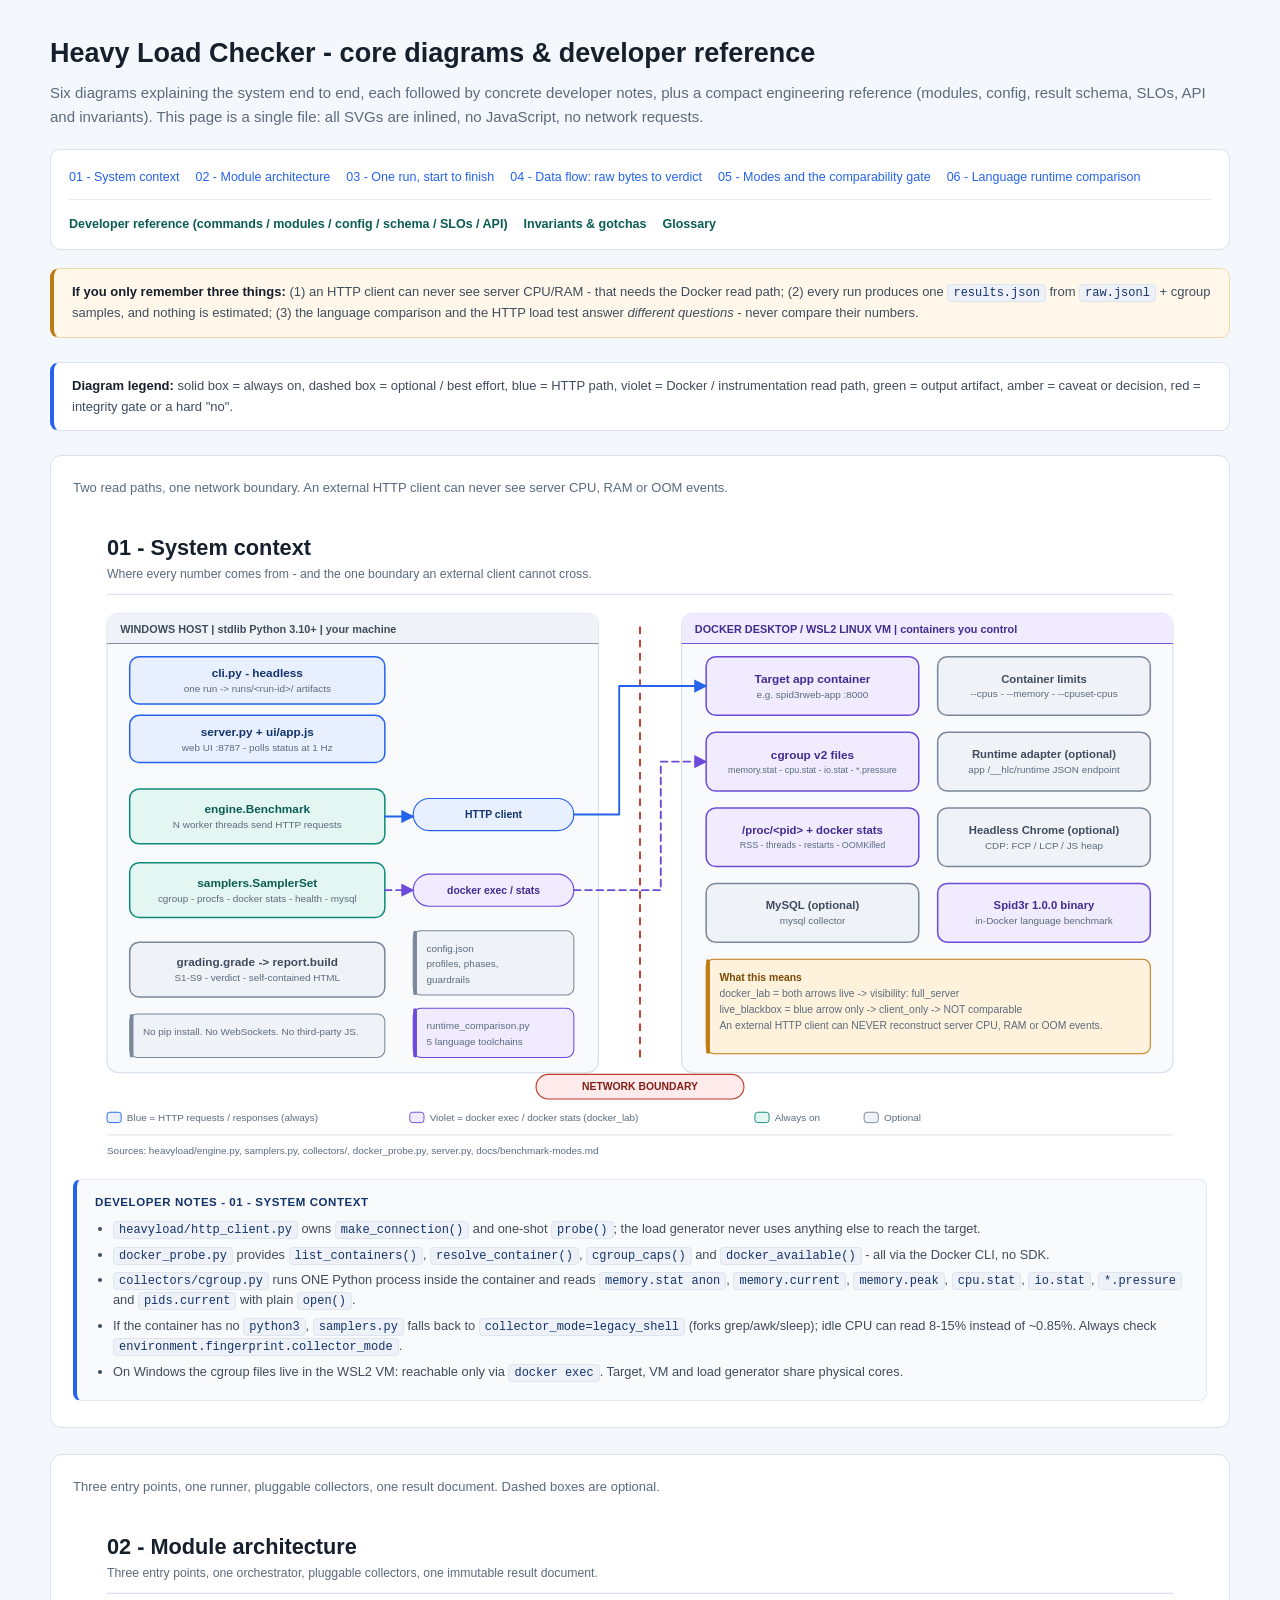
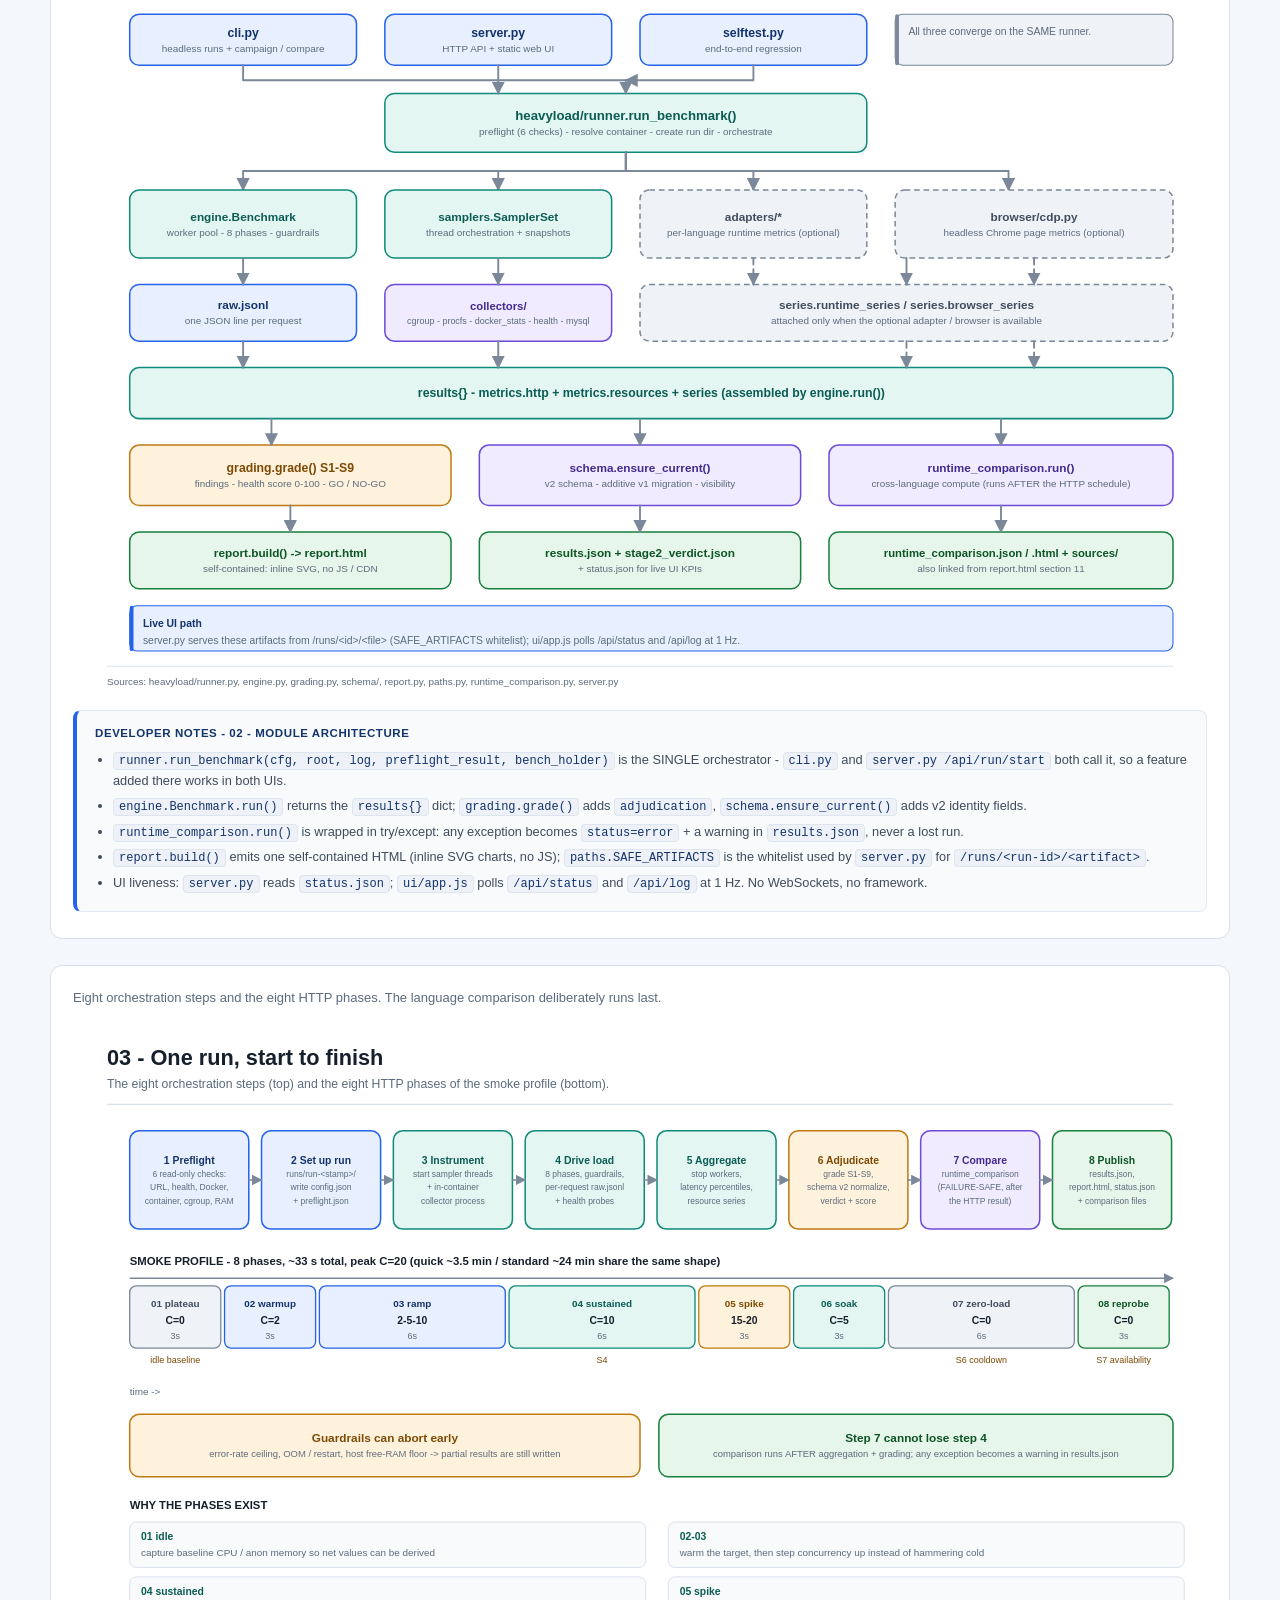
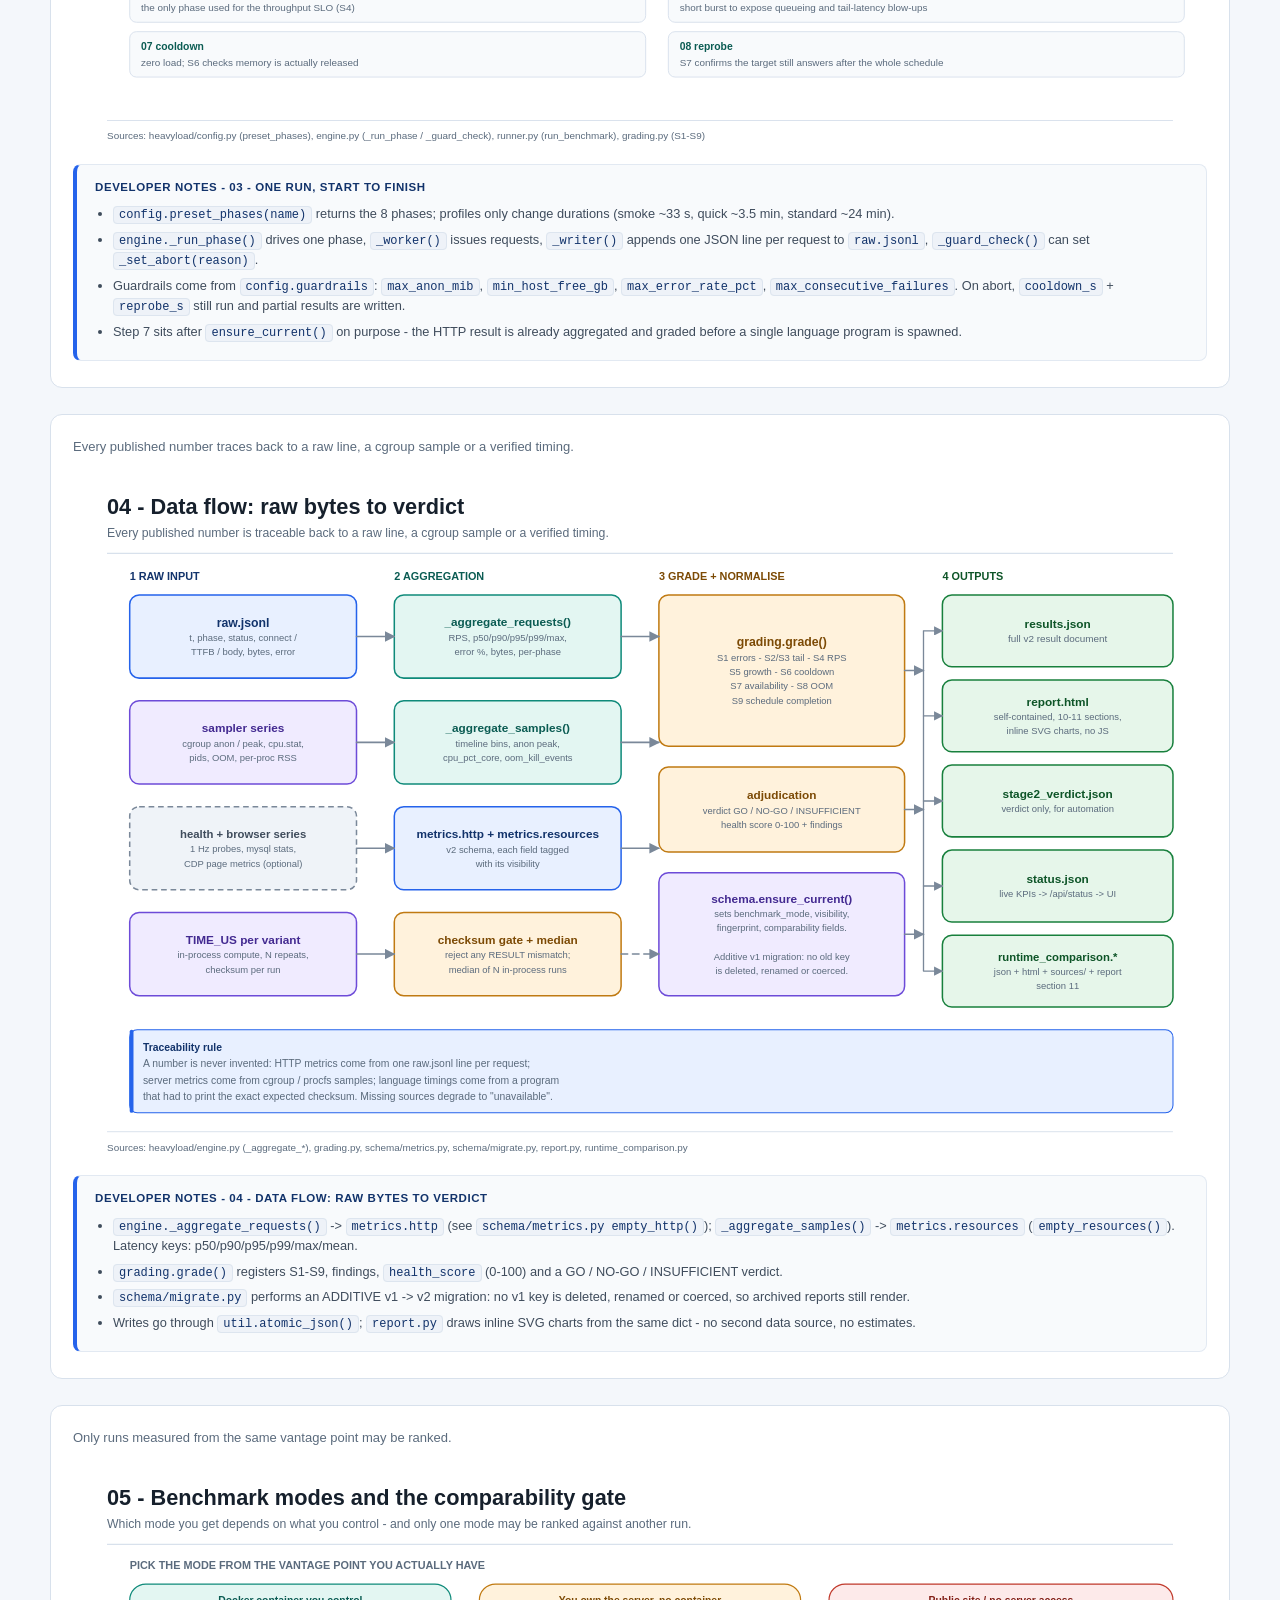
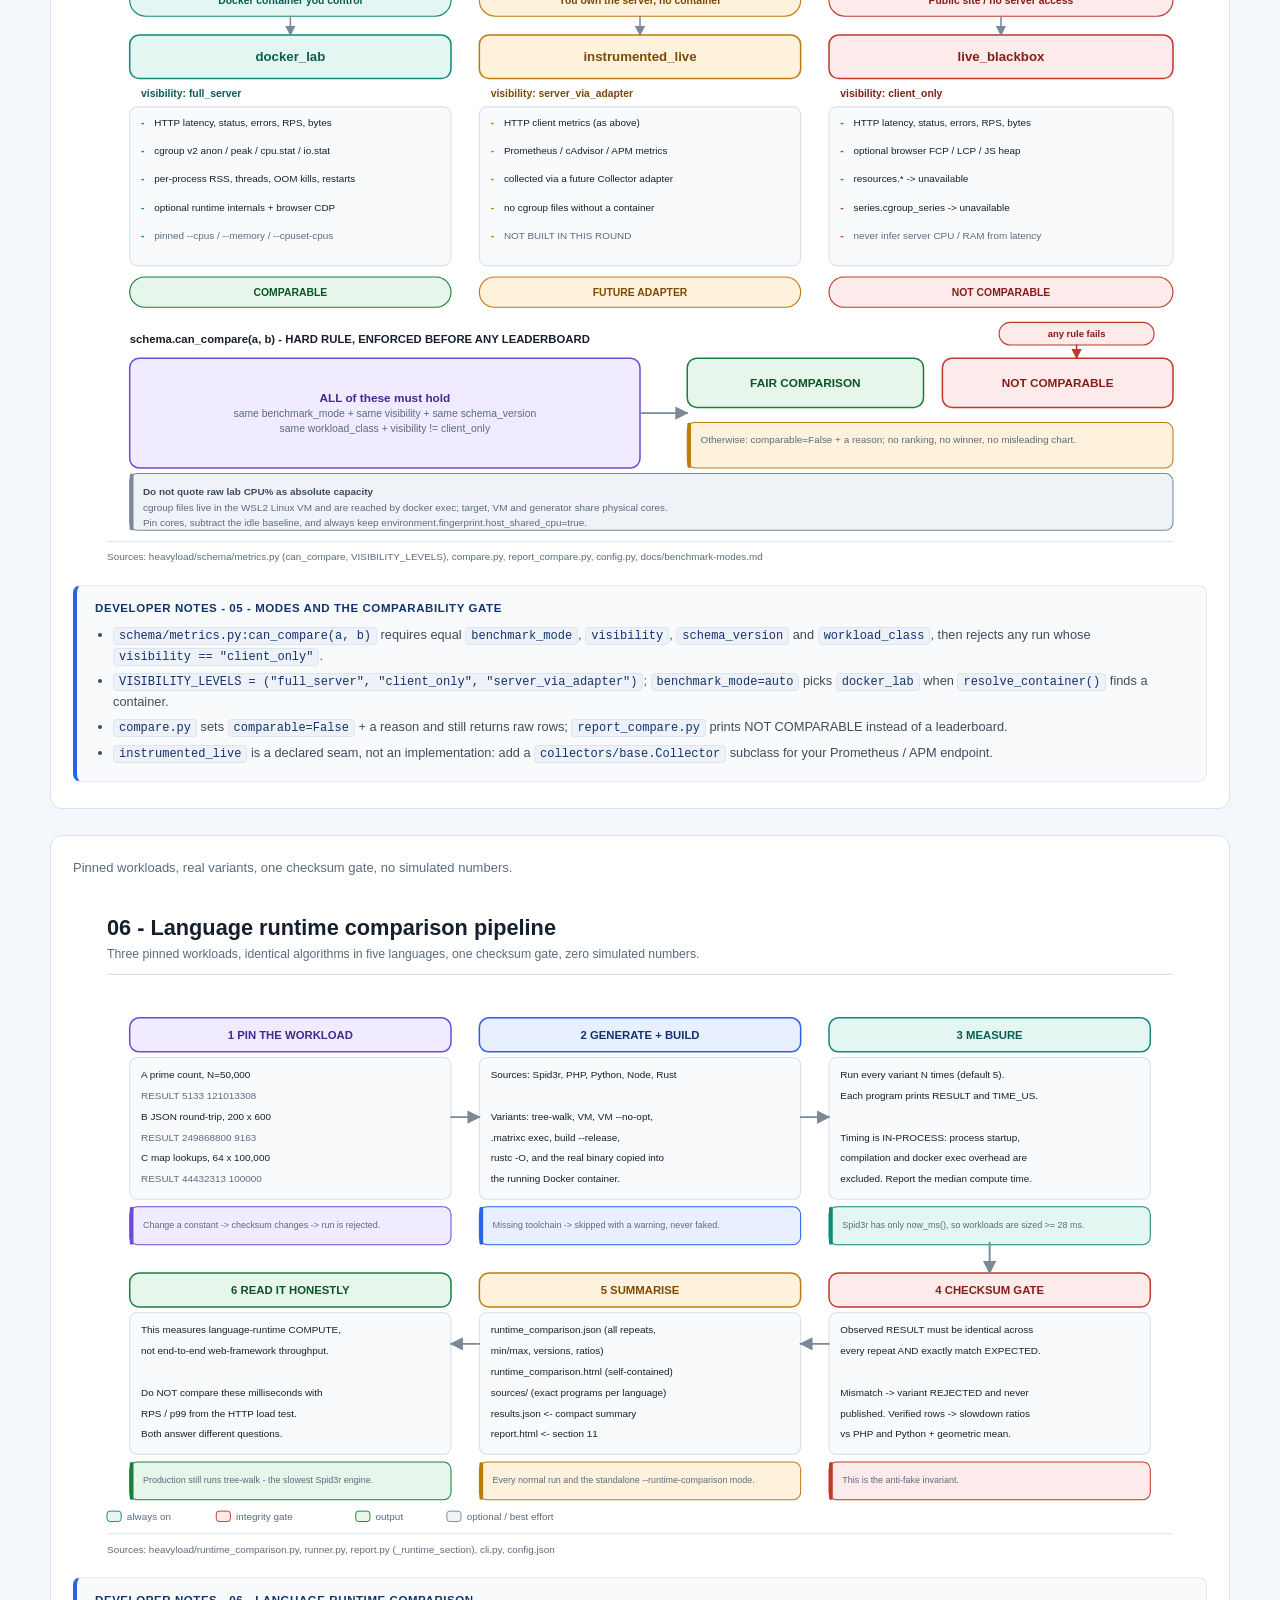
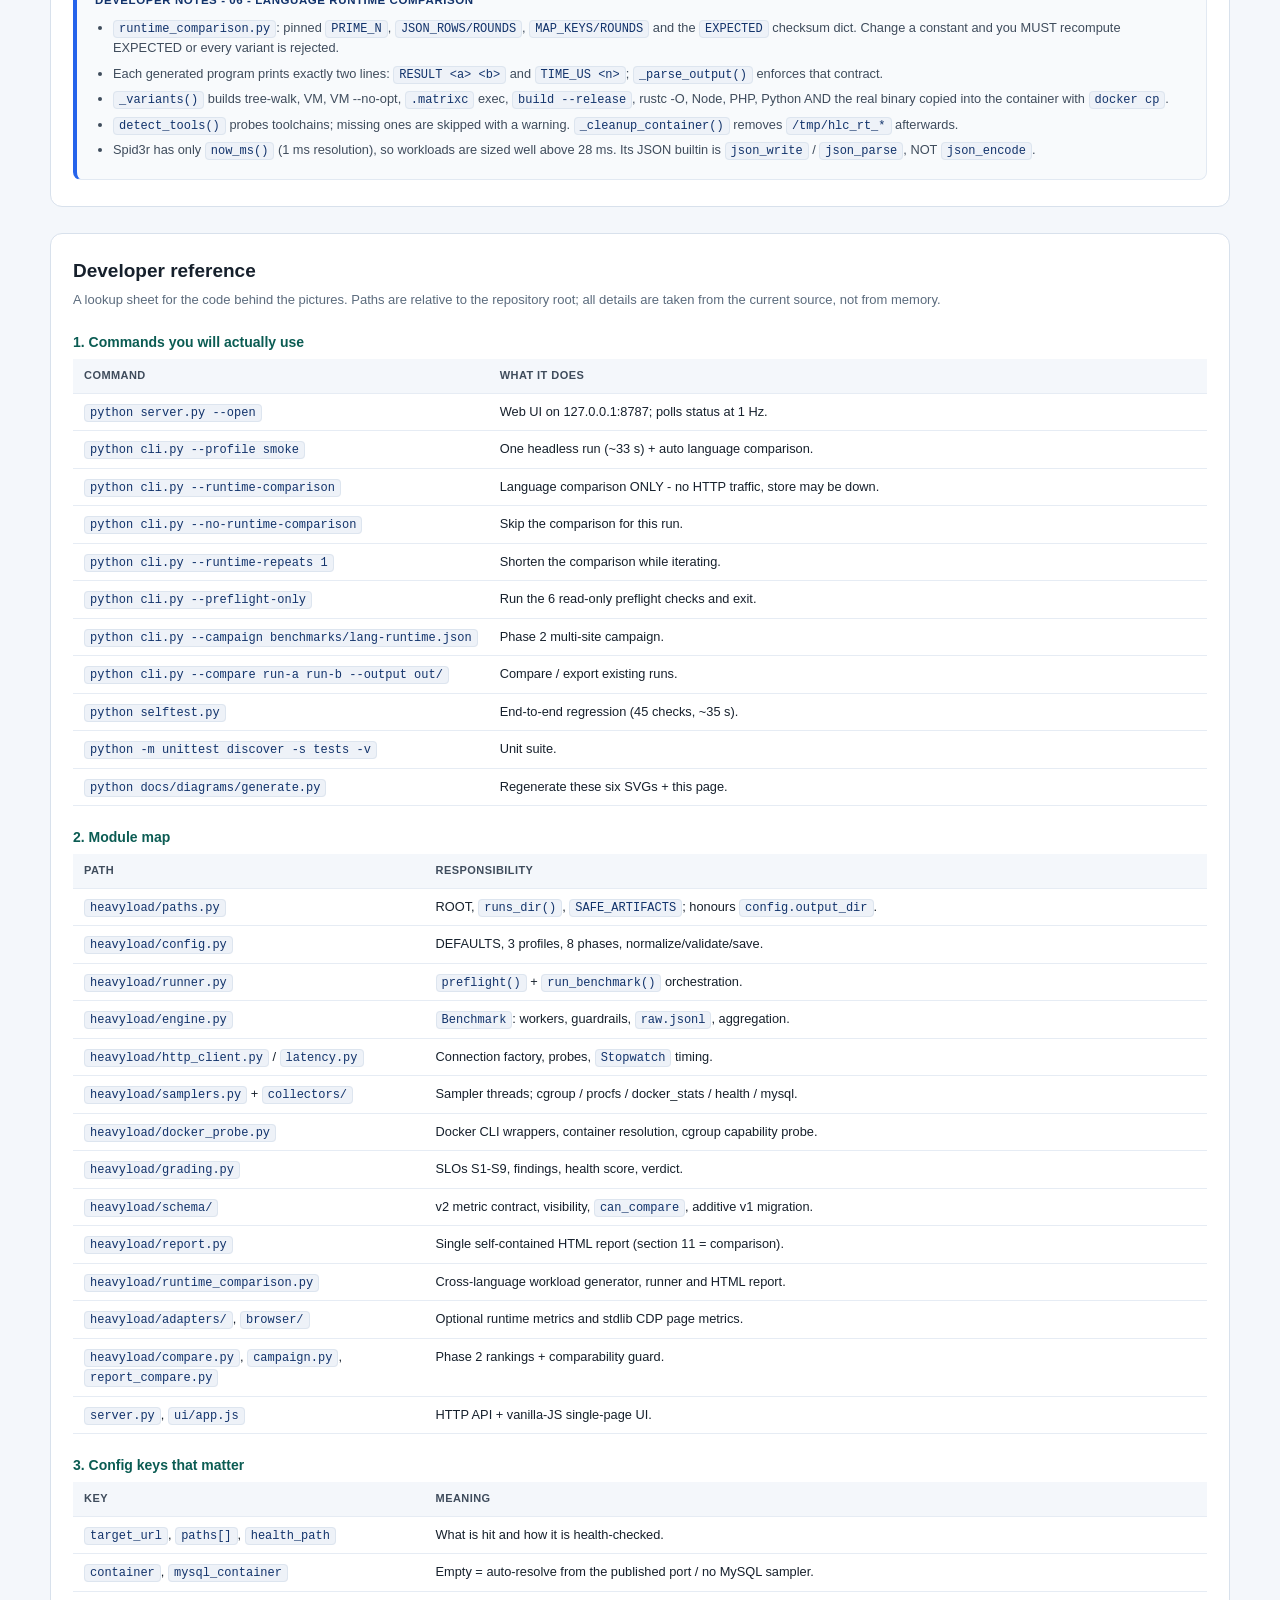
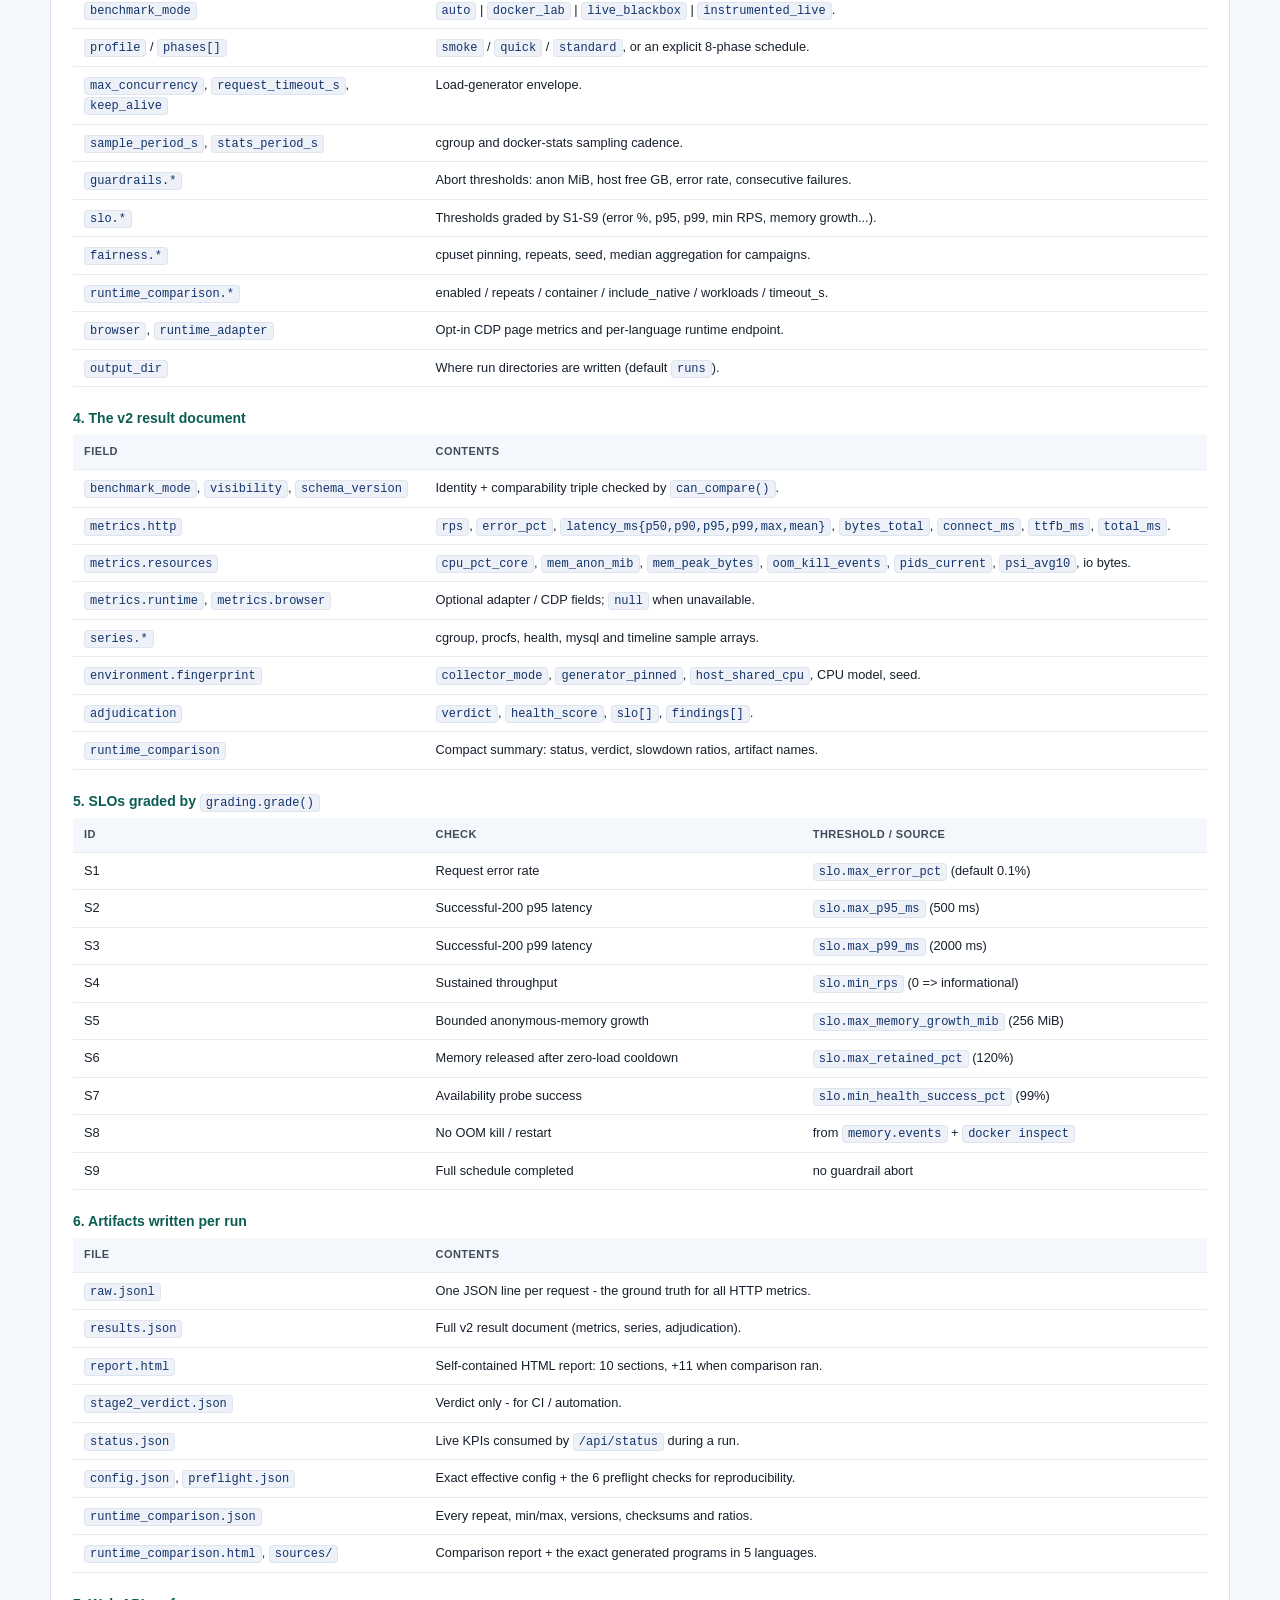
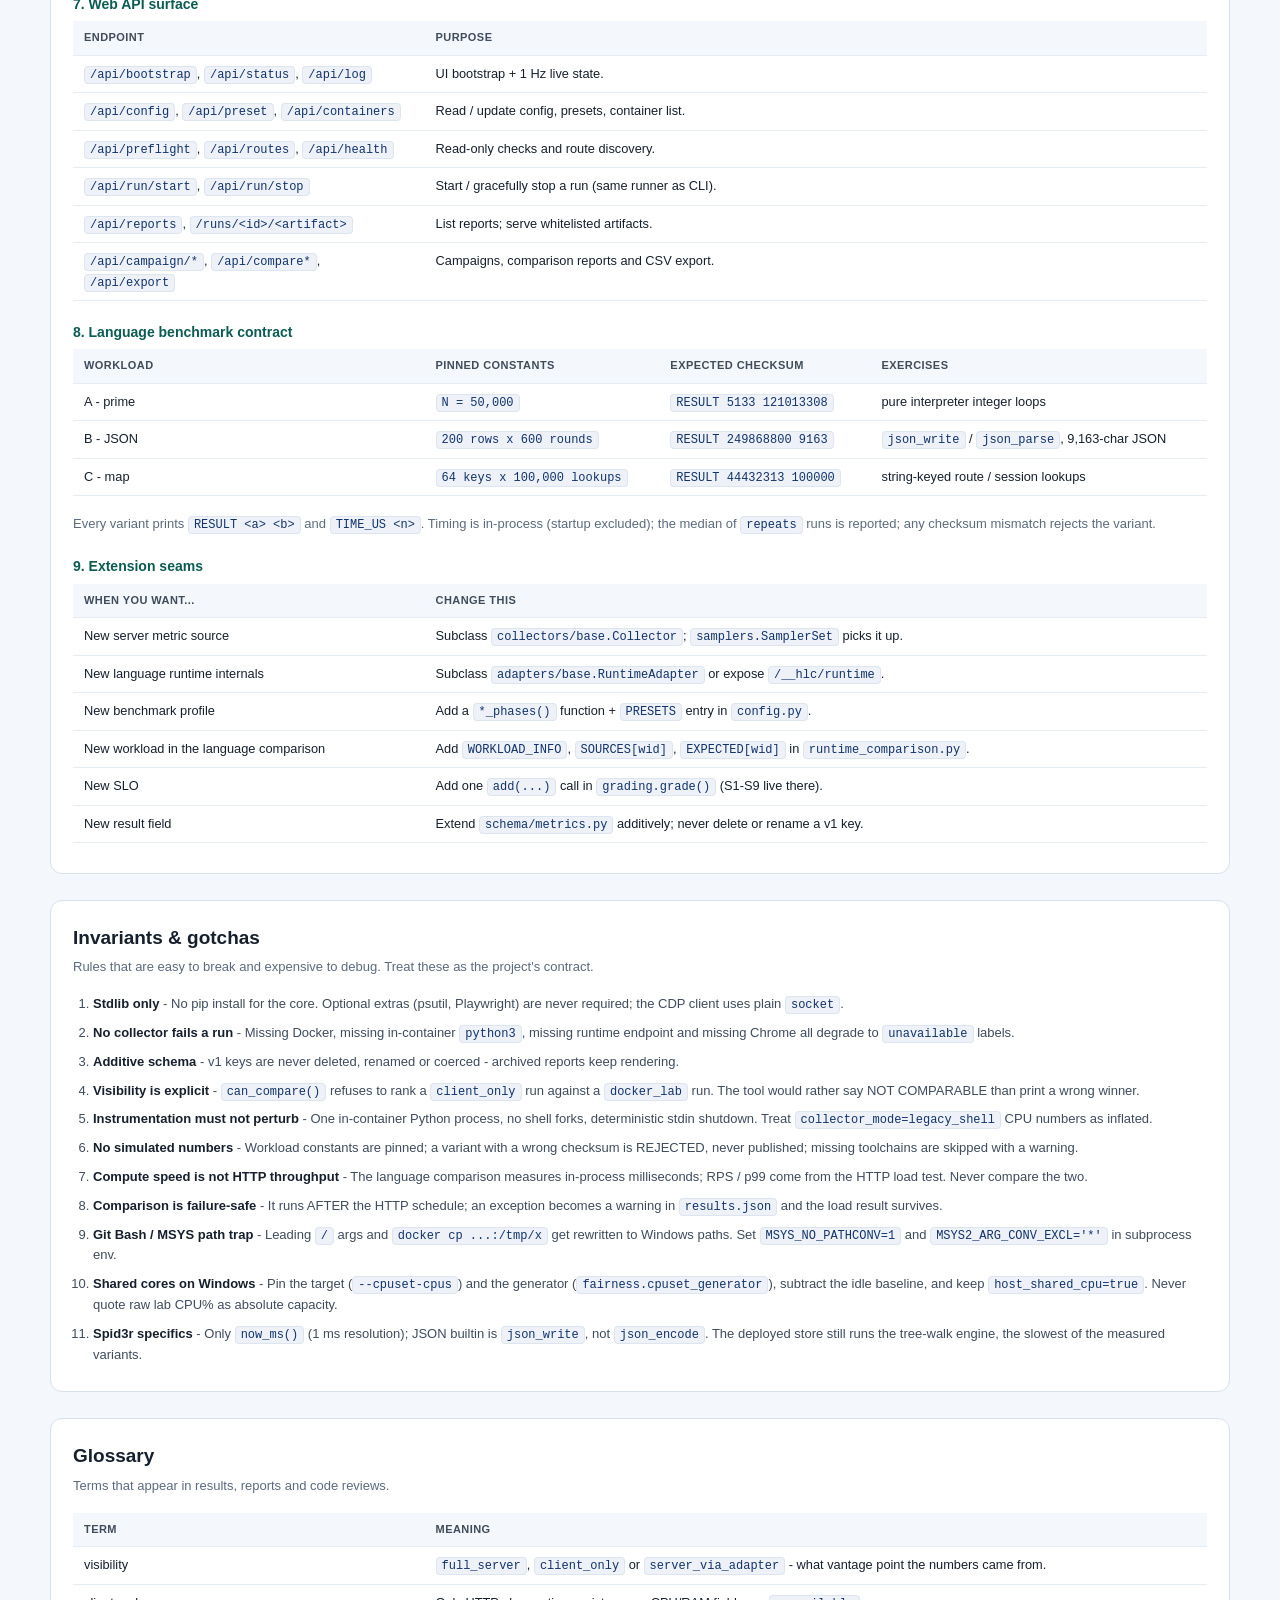
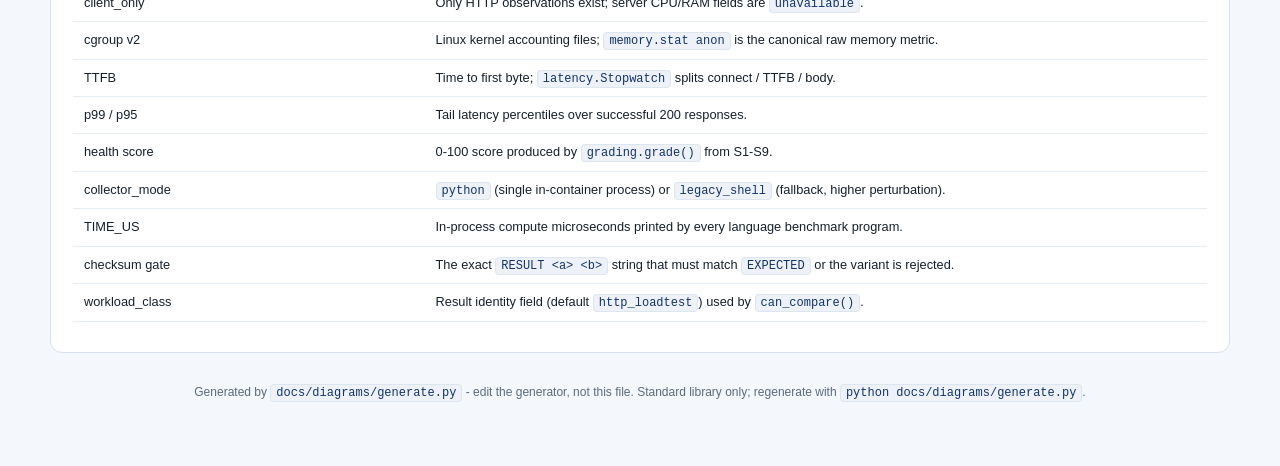
==== commit e5cc6950: "latest" ====
--- a/docs/diagrams/index.html
+++ b/docs/diagrams/index.html
@@ -3,47 +3,80 @@
 <head>
 <meta charset="utf-8">
 <meta name="viewport" content="width=device-width, initial-scale=1">
-<title>Heavy Load Checker - core diagrams</title>
+<title>Heavy Load Checker - core diagrams &amp; developer reference</title>
 <style>
   :root { color-scheme: light; }
   body { margin:0; padding:32px 18px 64px; background:#f4f7fb; color:#16202c;
          font:15px/1.6 "Segoe UI",Arial,Helvetica,sans-serif; }
   main { max-width:1180px; margin:0 auto; }
-  h1 { font-size:26px; margin:0 0 6px; }
-  .lead { color:#5b6b7d; margin:0 0 26px; }
+  h1 { font-size:27px; margin:0 0 6px; }
+  .lead { color:#5b6b7d; margin:0 0 20px; }
   nav { background:#fff; border:1px solid #d8e1ec; border-radius:10px;
-        padding:14px 18px; margin-bottom:28px; }
-  nav a { color:#2563eb; text-decoration:none; margin-right:18px;
-          white-space:nowrap; font-size:13px; }
+        padding:14px 18px; margin-bottom:18px; }
+  nav a { color:#2563eb; text-decoration:none; margin-right:16px;
+          white-space:nowrap; font-size:12.5px; }
   nav a:hover { text-decoration:underline; }
+  nav .sep { display:block; height:1px; background:#e6ecf4; margin:11px 0; }
+  nav .reflink { color:#0b5c53; font-weight:700; }
+  .legend, .callout { background:#fff; border:1px solid #d8e1ec;
+        border-left:4px solid #2563eb; border-radius:9px;
+        padding:13px 18px; margin:0 0 24px; font-size:13px; color:#3f4c5c; }
+  .callout { background:#fff8ea; border-color:#f0d9a8; border-left-color:#c07a12; }
+  .legend b, .callout b { color:#16202c; }
   section { background:#fff; border:1px solid #d8e1ec; border-radius:12px;
             padding:22px 22px 12px; margin:0 0 26px; }
-  section h2 { font-size:18px; margin:0 0 4px; }
+  section h2 { font-size:19px; margin:0 0 4px; }
   section p { color:#5b6b7d; margin:0 0 16px; font-size:13px; }
   section svg { width:100%; height:auto; display:block; }
+  .devnotes { margin:2px 0 14px; padding:13px 18px; background:#f8fafc;
+        border:1px solid #e2e9f2; border-left:4px solid #2563eb; border-radius:8px; }
+  .devnotes h3 { font-size:11.5px; margin:0 0 8px; color:#12336b;
+        text-transform:uppercase; letter-spacing:.05em; }
+  .devnotes ul { margin:0; padding-left:18px; font-size:12.8px; color:#3f4c5c; }
+  .devnotes li { margin:5px 0; }
+  .ref h3 { font-size:14px; margin:20px 0 4px; color:#0b5c53; }
+  .ref h3:first-child { margin-top:4px; }
+  code { background:#eef2f8; border:1px solid #dde5ef; border-radius:4px;
+        padding:1px 5px; font:12px/1.5 Consolas,"Courier New",monospace;
+        color:#12336b; white-space:nowrap; }
+  table { width:100%; border-collapse:collapse; font-size:12.8px; margin:6px 0 18px; }
+  th, td { text-align:left; padding:8px 11px; border-bottom:1px solid #e6ecf4;
+           vertical-align:top; }
+  th { background:#f4f7fb; color:#3f4c5c; font-size:11px;
+       text-transform:uppercase; letter-spacing:.04em; }
+  tbody tr:hover { background:#fafbfd; }
+  td:first-child { width:31%; }
+  ol.inv { padding-left:20px; font-size:13px; color:#3f4c5c; margin:4px 0 14px; }
+  ol.inv li { margin:8px 0; }
+  ol.inv strong { color:#16202c; }
   footer { color:#5b6b7d; font-size:12px; text-align:center; margin-top:30px; }
-  @media print { body { background:#fff; } section { break-inside:avoid; } }
+  @media print { body { background:#fff; } section, .devnotes, table {
+      break-inside:avoid; } nav { display:none; } }
 </style>
 </head>
 <body><main>
-<h1>Heavy Load Checker - core diagrams</h1>
-<p class="lead">Six diagrams explaining the system end to end. This page is a
-single file: all SVGs are inlined, no JavaScript, no network requests.</p>
+<h1>Heavy Load Checker - core diagrams &amp; developer reference</h1>
+<p class="lead">Six diagrams explaining the system end to end, each followed by
+concrete developer notes, plus a compact engineering reference (modules, config,
+result schema, SLOs, API and invariants). This page is a single file: all SVGs
+are inlined, no JavaScript, no network requests.</p>
 <nav>
-<a href="#d1">01 - System context</a><a href="#d2">02 - Module architecture</a><a href="#d3">03 - One run, start to finish</a><a href="#d4">04 - Data flow: raw bytes to verdict</a><a href="#d5">05 - Modes and the comparability gate</a><a href="#d6">06 - Language runtime comparison</a></nav>
+<a href="#d1">01 - System context</a><a href="#d2">02 - Module architecture</a><a href="#d3">03 - One run, start to finish</a><a href="#d4">04 - Data flow: raw bytes to verdict</a><a href="#d5">05 - Modes and the comparability gate</a><a href="#d6">06 - Language runtime comparison</a><span class="sep"></span><a class="reflink" href="#ref">Developer reference (commands / modules / config / schema / SLOs / API)</a><a class="reflink" href="#invariants">Invariants &amp; gotchas</a><a class="reflink" href="#glossary">Glossary</a></nav>
+<div class="callout"><b>If you only remember three things:</b> (1) an HTTP client can never see server CPU/RAM - that needs the Docker read path; (2) every run produces one <code>results.json</code> from <code>raw.jsonl</code> + cgroup samples, and nothing is estimated; (3) the language comparison and the HTTP load test answer <em>different questions</em> - never compare their numbers.</div>
+<div class="legend"><b>Diagram legend:</b> solid box = always on, dashed box = optional / best effort, blue = HTTP path, violet = Docker / instrumentation read path, green = output artifact, amber = caveat or decision, red = integrity gate or a hard "no".</div>
 <section id="d1"><p>Two read paths, one network boundary. An external HTTP client can never see server CPU, RAM or OOM events.</p>
-<svg xmlns="http://www.w3.org/2000/svg" width="1200" height="700" viewBox="0 0 1200 700" role="img" aria-labelledby="ttl1 dsc1">
-<title id="ttl1">01 - System context</title>
-<desc id="dsc1">Where every number comes from - and the one boundary an external client cannot cross.</desc>
+<svg xmlns="http://www.w3.org/2000/svg" width="1200" height="700" viewBox="0 0 1200 700" role="img" aria-labelledby="ttl-1 dsc-1">
+<title id="ttl-1">01 - System context</title>
+<desc id="dsc-1">Where every number comes from - and the one boundary an external client cannot cross.</desc>
 <defs>
-<marker id="ar_blue" viewBox="0 0 10 10" refX="9" refY="5" markerWidth="7" markerHeight="7" orient="auto-start-reverse"><path d="M0,0 L10,5 L0,10 z" fill="#2563eb"/></marker>
-<marker id="ar_teal" viewBox="0 0 10 10" refX="9" refY="5" markerWidth="7" markerHeight="7" orient="auto-start-reverse"><path d="M0,0 L10,5 L0,10 z" fill="#0f8a7a"/></marker>
-<marker id="ar_violet" viewBox="0 0 10 10" refX="9" refY="5" markerWidth="7" markerHeight="7" orient="auto-start-reverse"><path d="M0,0 L10,5 L0,10 z" fill="#6d4bd8"/></marker>
-<marker id="ar_amber" viewBox="0 0 10 10" refX="9" refY="5" markerWidth="7" markerHeight="7" orient="auto-start-reverse"><path d="M0,0 L10,5 L0,10 z" fill="#c07a12"/></marker>
-<marker id="ar_green" viewBox="0 0 10 10" refX="9" refY="5" markerWidth="7" markerHeight="7" orient="auto-start-reverse"><path d="M0,0 L10,5 L0,10 z" fill="#18803d"/></marker>
-<marker id="ar_red" viewBox="0 0 10 10" refX="9" refY="5" markerWidth="7" markerHeight="7" orient="auto-start-reverse"><path d="M0,0 L10,5 L0,10 z" fill="#c0392b"/></marker>
-<marker id="ar_gray" viewBox="0 0 10 10" refX="9" refY="5" markerWidth="7" markerHeight="7" orient="auto-start-reverse"><path d="M0,0 L10,5 L0,10 z" fill="#7a8899"/></marker>
-<marker id="ar_ink" viewBox="0 0 10 10" refX="9" refY="5" markerWidth="7" markerHeight="7" orient="auto-start-reverse"><path d="M0,0 L10,5 L0,10 z" fill="#5b6b7d"/></marker>
+<marker id="ar_blue-1" viewBox="0 0 10 10" refX="9" refY="5" markerWidth="7" markerHeight="7" orient="auto-start-reverse"><path d="M0,0 L10,5 L0,10 z" fill="#2563eb"/></marker>
+<marker id="ar_teal-1" viewBox="0 0 10 10" refX="9" refY="5" markerWidth="7" markerHeight="7" orient="auto-start-reverse"><path d="M0,0 L10,5 L0,10 z" fill="#0f8a7a"/></marker>
+<marker id="ar_violet-1" viewBox="0 0 10 10" refX="9" refY="5" markerWidth="7" markerHeight="7" orient="auto-start-reverse"><path d="M0,0 L10,5 L0,10 z" fill="#6d4bd8"/></marker>
+<marker id="ar_amber-1" viewBox="0 0 10 10" refX="9" refY="5" markerWidth="7" markerHeight="7" orient="auto-start-reverse"><path d="M0,0 L10,5 L0,10 z" fill="#c07a12"/></marker>
+<marker id="ar_green-1" viewBox="0 0 10 10" refX="9" refY="5" markerWidth="7" markerHeight="7" orient="auto-start-reverse"><path d="M0,0 L10,5 L0,10 z" fill="#18803d"/></marker>
+<marker id="ar_red-1" viewBox="0 0 10 10" refX="9" refY="5" markerWidth="7" markerHeight="7" orient="auto-start-reverse"><path d="M0,0 L10,5 L0,10 z" fill="#c0392b"/></marker>
+<marker id="ar_gray-1" viewBox="0 0 10 10" refX="9" refY="5" markerWidth="7" markerHeight="7" orient="auto-start-reverse"><path d="M0,0 L10,5 L0,10 z" fill="#7a8899"/></marker>
+<marker id="ar_ink-1" viewBox="0 0 10 10" refX="9" refY="5" markerWidth="7" markerHeight="7" orient="auto-start-reverse"><path d="M0,0 L10,5 L0,10 z" fill="#5b6b7d"/></marker>
 </defs>
 <rect width="1200" height="700" fill="#ffffff"/>
 <text x="36" y="42" font-family="Segoe UI, Arial, Helvetica, sans-serif" font-size="23" font-weight="700" fill="#16202c">01 - System context</text>
@@ -88,8 +121,8 @@
 <rect x="360" y="522" width="4" height="52" rx="2" fill="#6d4bd8" stroke="#6d4bd8" stroke-width="0"/>
 <text x="374" y="544" font-family="Segoe UI, Arial, Helvetica, sans-serif" font-size="10.5" font-weight="400" fill="#5b6b7d" text-anchor="start">runtime_comparison.py</text>
 <text x="374" y="560.5" font-family="Segoe UI, Arial, Helvetica, sans-serif" font-size="10.5" font-weight="400" fill="#5b6b7d" text-anchor="start">5 language toolchains</text>
-<polyline points="330.0,319.0 360.0,319.0" fill="none" stroke="#2563eb" stroke-width="2.0" stroke-linejoin="round" stroke-linecap="round" marker-end="url(#ar_blue)"/>
-<polyline points="330.0,397.0 360.0,397.0" fill="none" stroke="#6d4bd8" stroke-width="2.0" stroke-linejoin="round" stroke-linecap="round" marker-end="url(#ar_violet)" stroke-dasharray="7 5"/>
+<polyline points="330.0,319.0 360.0,319.0" fill="none" stroke="#2563eb" stroke-width="2.0" stroke-linejoin="round" stroke-linecap="round" marker-end="url(#ar_blue-1)"/>
+<polyline points="330.0,397.0 360.0,397.0" fill="none" stroke="#6d4bd8" stroke-width="2.0" stroke-linejoin="round" stroke-linecap="round" marker-end="url(#ar_violet-1)" stroke-dasharray="7 5"/>
 <rect x="670" y="150" width="225" height="62" rx="10" fill="#f0ebff" stroke="#6d4bd8" stroke-width="1.6"/>
 <text x="782.5" y="177.5" font-family="Segoe UI, Arial, Helvetica, sans-serif" font-size="12.5" font-weight="700" fill="#432a91" text-anchor="middle">Target app container</text>
 <text x="782.5" y="193.3" font-family="Segoe UI, Arial, Helvetica, sans-serif" font-size="10.5" font-weight="400" fill="#5b6b7d" text-anchor="middle">e.g. spid3rweb-app :8000</text>
@@ -115,8 +148,8 @@
 <text x="1027.5" y="417.3" font-family="Segoe UI, Arial, Helvetica, sans-serif" font-size="12" font-weight="700" fill="#432a91" text-anchor="middle">Spid3r 1.0.0 binary</text>
 <text x="1027.5" y="433.1" font-family="Segoe UI, Arial, Helvetica, sans-serif" font-size="10.5" font-weight="400" fill="#5b6b7d" text-anchor="middle">in-Docker language benchmark</text>
 <line x1="600" y1="118" x2="600" y2="580" stroke="#c0392b" stroke-width="2" stroke-dasharray="8 6"/>
-<polyline points="530.0,317.0 578.0,317.0 578.0,181.0 670.0,181.0" fill="none" stroke="#2563eb" stroke-width="2.0" stroke-linejoin="round" stroke-linecap="round" marker-end="url(#ar_blue)"/>
-<polyline points="530.0,397.0 622.0,397.0 622.0,261.0 670.0,261.0" fill="none" stroke="#6d4bd8" stroke-width="2.0" stroke-linejoin="round" stroke-linecap="round" marker-end="url(#ar_violet)" stroke-dasharray="7 5"/>
+<polyline points="530.0,317.0 578.0,317.0 578.0,181.0 670.0,181.0" fill="none" stroke="#2563eb" stroke-width="2.0" stroke-linejoin="round" stroke-linecap="round" marker-end="url(#ar_blue-1)"/>
+<polyline points="530.0,397.0 622.0,397.0 622.0,261.0 670.0,261.0" fill="none" stroke="#6d4bd8" stroke-width="2.0" stroke-linejoin="round" stroke-linecap="round" marker-end="url(#ar_violet-1)" stroke-dasharray="7 5"/>
 <rect x="670" y="470" width="470" height="100" rx="8" fill="#fff2dc" stroke="#c07a12" stroke-width="1.1"/>
 <rect x="670" y="470" width="4" height="100" rx="2" fill="#c07a12" stroke="#c07a12" stroke-width="0"/>
 <text x="684" y="493" font-family="Segoe UI, Arial, Helvetica, sans-serif" font-size="11" font-weight="700" fill="#7c4a05" text-anchor="start">What this means</text>
@@ -136,20 +169,21 @@
 <line x1="36" y1="656" x2="1164" y2="656" stroke="#d8e1ec" stroke-width="1"/>
 <text x="36" y="676" font-family="Segoe UI, Arial, Helvetica, sans-serif" font-size="10.5" font-weight="400" fill="#5b6b7d" text-anchor="start">Sources: heavyload/engine.py, samplers.py, collectors/, docker_probe.py, server.py, docs/benchmark-modes.md</text>
 </svg>
+<div class="devnotes"><h3>Developer notes - 01 - System context</h3><ul><li><code>heavyload/http_client.py</code> owns <code>make_connection()</code> and one-shot <code>probe()</code>; the load generator never uses anything else to reach the target.</li><li><code>docker_probe.py</code> provides <code>list_containers()</code>, <code>resolve_container()</code>, <code>cgroup_caps()</code> and <code>docker_available()</code> - all via the Docker CLI, no SDK.</li><li><code>collectors/cgroup.py</code> runs ONE Python process inside the container and reads <code>memory.stat anon</code>, <code>memory.current</code>, <code>memory.peak</code>, <code>cpu.stat</code>, <code>io.stat</code>, <code>*.pressure</code> and <code>pids.current</code> with plain <code>open()</code>.</li><li>If the container has no <code>python3</code>, <code>samplers.py</code> falls back to <code>collector_mode=legacy_shell</code> (forks grep/awk/sleep); idle CPU can read 8-15% instead of ~0.85%. Always check <code>environment.fingerprint.collector_mode</code>.</li><li>On Windows the cgroup files live in the WSL2 VM: reachable only via <code>docker exec</code>. Target, VM and load generator share physical cores.</li></ul></div>
 </section>
 <section id="d2"><p>Three entry points, one runner, pluggable collectors, one result document. Dashed boxes are optional.</p>
-<svg xmlns="http://www.w3.org/2000/svg" width="1200" height="840" viewBox="0 0 1200 840" role="img" aria-labelledby="ttl2 dsc2">
-<title id="ttl2">02 - Module architecture</title>
-<desc id="dsc2">Three entry points, one orchestrator, pluggable collectors, one immutable result document.</desc>
+<svg xmlns="http://www.w3.org/2000/svg" width="1200" height="840" viewBox="0 0 1200 840" role="img" aria-labelledby="ttl-2 dsc-2">
+<title id="ttl-2">02 - Module architecture</title>
+<desc id="dsc-2">Three entry points, one orchestrator, pluggable collectors, one immutable result document.</desc>
 <defs>
-<marker id="ar_blue" viewBox="0 0 10 10" refX="9" refY="5" markerWidth="7" markerHeight="7" orient="auto-start-reverse"><path d="M0,0 L10,5 L0,10 z" fill="#2563eb"/></marker>
-<marker id="ar_teal" viewBox="0 0 10 10" refX="9" refY="5" markerWidth="7" markerHeight="7" orient="auto-start-reverse"><path d="M0,0 L10,5 L0,10 z" fill="#0f8a7a"/></marker>
-<marker id="ar_violet" viewBox="0 0 10 10" refX="9" refY="5" markerWidth="7" markerHeight="7" orient="auto-start-reverse"><path d="M0,0 L10,5 L0,10 z" fill="#6d4bd8"/></marker>
-<marker id="ar_amber" viewBox="0 0 10 10" refX="9" refY="5" markerWidth="7" markerHeight="7" orient="auto-start-reverse"><path d="M0,0 L10,5 L0,10 z" fill="#c07a12"/></marker>
-<marker id="ar_green" viewBox="0 0 10 10" refX="9" refY="5" markerWidth="7" markerHeight="7" orient="auto-start-reverse"><path d="M0,0 L10,5 L0,10 z" fill="#18803d"/></marker>
-<marker id="ar_red" viewBox="0 0 10 10" refX="9" refY="5" markerWidth="7" markerHeight="7" orient="auto-start-reverse"><path d="M0,0 L10,5 L0,10 z" fill="#c0392b"/></marker>
-<marker id="ar_gray" viewBox="0 0 10 10" refX="9" refY="5" markerWidth="7" markerHeight="7" orient="auto-start-reverse"><path d="M0,0 L10,5 L0,10 z" fill="#7a8899"/></marker>
-<marker id="ar_ink" viewBox="0 0 10 10" refX="9" refY="5" markerWidth="7" markerHeight="7" orient="auto-start-reverse"><path d="M0,0 L10,5 L0,10 z" fill="#5b6b7d"/></marker>
+<marker id="ar_blue-2" viewBox="0 0 10 10" refX="9" refY="5" markerWidth="7" markerHeight="7" orient="auto-start-reverse"><path d="M0,0 L10,5 L0,10 z" fill="#2563eb"/></marker>
+<marker id="ar_teal-2" viewBox="0 0 10 10" refX="9" refY="5" markerWidth="7" markerHeight="7" orient="auto-start-reverse"><path d="M0,0 L10,5 L0,10 z" fill="#0f8a7a"/></marker>
+<marker id="ar_violet-2" viewBox="0 0 10 10" refX="9" refY="5" markerWidth="7" markerHeight="7" orient="auto-start-reverse"><path d="M0,0 L10,5 L0,10 z" fill="#6d4bd8"/></marker>
+<marker id="ar_amber-2" viewBox="0 0 10 10" refX="9" refY="5" markerWidth="7" markerHeight="7" orient="auto-start-reverse"><path d="M0,0 L10,5 L0,10 z" fill="#c07a12"/></marker>
+<marker id="ar_green-2" viewBox="0 0 10 10" refX="9" refY="5" markerWidth="7" markerHeight="7" orient="auto-start-reverse"><path d="M0,0 L10,5 L0,10 z" fill="#18803d"/></marker>
+<marker id="ar_red-2" viewBox="0 0 10 10" refX="9" refY="5" markerWidth="7" markerHeight="7" orient="auto-start-reverse"><path d="M0,0 L10,5 L0,10 z" fill="#c0392b"/></marker>
+<marker id="ar_gray-2" viewBox="0 0 10 10" refX="9" refY="5" markerWidth="7" markerHeight="7" orient="auto-start-reverse"><path d="M0,0 L10,5 L0,10 z" fill="#7a8899"/></marker>
+<marker id="ar_ink-2" viewBox="0 0 10 10" refX="9" refY="5" markerWidth="7" markerHeight="7" orient="auto-start-reverse"><path d="M0,0 L10,5 L0,10 z" fill="#5b6b7d"/></marker>
 </defs>
 <rect width="1200" height="840" fill="#ffffff"/>
 <text x="36" y="42" font-family="Segoe UI, Arial, Helvetica, sans-serif" font-size="23" font-weight="700" fill="#16202c">02 - Module architecture</text>
@@ -170,13 +204,13 @@
 <rect x="330" y="190" width="510" height="62" rx="10" fill="#e3f6f2" stroke="#0f8a7a" stroke-width="1.6"/>
 <text x="585.0" y="218.0" font-family="Segoe UI, Arial, Helvetica, sans-serif" font-size="14" font-weight="700" fill="#0b5c53" text-anchor="middle">heavyload/runner.run_benchmark()</text>
 <text x="585.0" y="234.1" font-family="Segoe UI, Arial, Helvetica, sans-serif" font-size="10.5" font-weight="400" fill="#5b6b7d" text-anchor="middle">preflight (6 checks) - resolve container - create run dir - orchestrate</text>
-<polyline points="585.0,252.0 585.0,272.0 180.0,272.0 180.0,292.0" fill="none" stroke="#7a8899" stroke-width="2.0" stroke-linejoin="round" stroke-linecap="round" marker-end="url(#ar_gray)"/>
-<polyline points="585.0,252.0 585.0,272.0 450.0,272.0 450.0,292.0" fill="none" stroke="#7a8899" stroke-width="2.0" stroke-linejoin="round" stroke-linecap="round" marker-end="url(#ar_gray)"/>
-<polyline points="585.0,252.0 585.0,272.0 720.0,272.0 720.0,292.0" fill="none" stroke="#7a8899" stroke-width="2.0" stroke-linejoin="round" stroke-linecap="round" marker-end="url(#ar_gray)"/>
-<polyline points="585.0,252.0 585.0,272.0 990.0,272.0 990.0,292.0" fill="none" stroke="#7a8899" stroke-width="2.0" stroke-linejoin="round" stroke-linecap="round" marker-end="url(#ar_gray)"/>
-<polyline points="180.0,160.0 180.0,176.0 585.0,176.0 585.0,190.0" fill="none" stroke="#7a8899" stroke-width="2.0" stroke-linejoin="round" stroke-linecap="round" marker-end="url(#ar_gray)"/>
-<polyline points="450.0,160.0 450.0,190.0" fill="none" stroke="#7a8899" stroke-width="2.0" stroke-linejoin="round" stroke-linecap="round" marker-end="url(#ar_gray)"/>
-<polyline points="720.0,160.0 720.0,176.0 585.0,176.0" fill="none" stroke="#7a8899" stroke-width="2.0" stroke-linejoin="round" stroke-linecap="round" marker-end="url(#ar_gray)"/>
+<polyline points="585.0,252.0 585.0,272.0 180.0,272.0 180.0,292.0" fill="none" stroke="#7a8899" stroke-width="2.0" stroke-linejoin="round" stroke-linecap="round" marker-end="url(#ar_gray-2)"/>
+<polyline points="585.0,252.0 585.0,272.0 450.0,272.0 450.0,292.0" fill="none" stroke="#7a8899" stroke-width="2.0" stroke-linejoin="round" stroke-linecap="round" marker-end="url(#ar_gray-2)"/>
+<polyline points="585.0,252.0 585.0,272.0 720.0,272.0 720.0,292.0" fill="none" stroke="#7a8899" stroke-width="2.0" stroke-linejoin="round" stroke-linecap="round" marker-end="url(#ar_gray-2)"/>
+<polyline points="585.0,252.0 585.0,272.0 990.0,272.0 990.0,292.0" fill="none" stroke="#7a8899" stroke-width="2.0" stroke-linejoin="round" stroke-linecap="round" marker-end="url(#ar_gray-2)"/>
+<polyline points="180.0,160.0 180.0,176.0 585.0,176.0 585.0,190.0" fill="none" stroke="#7a8899" stroke-width="2.0" stroke-linejoin="round" stroke-linecap="round" marker-end="url(#ar_gray-2)"/>
+<polyline points="450.0,160.0 450.0,190.0" fill="none" stroke="#7a8899" stroke-width="2.0" stroke-linejoin="round" stroke-linecap="round" marker-end="url(#ar_gray-2)"/>
+<polyline points="720.0,160.0 720.0,176.0 585.0,176.0" fill="none" stroke="#7a8899" stroke-width="2.0" stroke-linejoin="round" stroke-linecap="round" marker-end="url(#ar_gray-2)"/>
 <rect x="60" y="292" width="240" height="72" rx="10" fill="#e3f6f2" stroke="#0f8a7a" stroke-width="1.6"/>
 <text x="180.0" y="324.5" font-family="Segoe UI, Arial, Helvetica, sans-serif" font-size="12.5" font-weight="700" fill="#0b5c53" text-anchor="middle">engine.Benchmark</text>
 <text x="180.0" y="340.3" font-family="Segoe UI, Arial, Helvetica, sans-serif" font-size="10.5" font-weight="400" fill="#5b6b7d" text-anchor="middle">worker pool - 8 phases - guardrails</text>
@@ -198,17 +232,17 @@
 <rect x="600" y="392" width="564" height="60" rx="10" fill="#eff3f8" stroke="#7a8899" stroke-width="1.6" stroke-dasharray="6 4"/>
 <text x="882.0" y="418.5" font-family="Segoe UI, Arial, Helvetica, sans-serif" font-size="12.5" font-weight="700" fill="#3f4c5c" text-anchor="middle">series.runtime_series / series.browser_series</text>
 <text x="882.0" y="434.3" font-family="Segoe UI, Arial, Helvetica, sans-serif" font-size="10.5" font-weight="400" fill="#5b6b7d" text-anchor="middle">attached only when the optional adapter / browser is available</text>
-<polyline points="180.0,364.0 180.0,392.0" fill="none" stroke="#7a8899" stroke-width="2.0" stroke-linejoin="round" stroke-linecap="round" marker-end="url(#ar_gray)"/>
-<polyline points="450.0,364.0 450.0,392.0" fill="none" stroke="#7a8899" stroke-width="2.0" stroke-linejoin="round" stroke-linecap="round" marker-end="url(#ar_gray)"/>
-<polyline points="882.0,364.0 882.0,392.0" fill="none" stroke="#7a8899" stroke-width="2.0" stroke-linejoin="round" stroke-linecap="round" marker-end="url(#ar_gray)"/>
-<polyline points="720.0,364.0 720.0,392.0" fill="none" stroke="#7a8899" stroke-width="2.0" stroke-linejoin="round" stroke-linecap="round" marker-end="url(#ar_gray)" stroke-dasharray="7 5"/>
-<polyline points="1017.0,364.0 1017.0,392.0" fill="none" stroke="#7a8899" stroke-width="2.0" stroke-linejoin="round" stroke-linecap="round" marker-end="url(#ar_gray)" stroke-dasharray="7 5"/>
+<polyline points="180.0,364.0 180.0,392.0" fill="none" stroke="#7a8899" stroke-width="2.0" stroke-linejoin="round" stroke-linecap="round" marker-end="url(#ar_gray-2)"/>
+<polyline points="450.0,364.0 450.0,392.0" fill="none" stroke="#7a8899" stroke-width="2.0" stroke-linejoin="round" stroke-linecap="round" marker-end="url(#ar_gray-2)"/>
+<polyline points="882.0,364.0 882.0,392.0" fill="none" stroke="#7a8899" stroke-width="2.0" stroke-linejoin="round" stroke-linecap="round" marker-end="url(#ar_gray-2)"/>
+<polyline points="720.0,364.0 720.0,392.0" fill="none" stroke="#7a8899" stroke-width="2.0" stroke-linejoin="round" stroke-linecap="round" marker-end="url(#ar_gray-2)" stroke-dasharray="7 5"/>
+<polyline points="1017.0,364.0 1017.0,392.0" fill="none" stroke="#7a8899" stroke-width="2.0" stroke-linejoin="round" stroke-linecap="round" marker-end="url(#ar_gray-2)" stroke-dasharray="7 5"/>
 <rect x="60" y="480" width="1104" height="54" rx="10" fill="#e3f6f2" stroke="#0f8a7a" stroke-width="1.6"/>
 <text x="612.0" y="511.4" font-family="Segoe UI, Arial, Helvetica, sans-serif" font-size="13" font-weight="700" fill="#0b5c53" text-anchor="middle">results{}  -  metrics.http + metrics.resources + series  (assembled by engine.run())</text>
-<polyline points="180.0,452.0 180.0,480.0" fill="none" stroke="#7a8899" stroke-width="2.0" stroke-linejoin="round" stroke-linecap="round" marker-end="url(#ar_gray)"/>
-<polyline points="450.0,452.0 450.0,480.0" fill="none" stroke="#7a8899" stroke-width="2.0" stroke-linejoin="round" stroke-linecap="round" marker-end="url(#ar_gray)"/>
-<polyline points="882.0,452.0 882.0,480.0" fill="none" stroke="#7a8899" stroke-width="2.0" stroke-linejoin="round" stroke-linecap="round" marker-end="url(#ar_gray)" stroke-dasharray="7 5"/>
-<polyline points="1017.0,452.0 1017.0,480.0" fill="none" stroke="#7a8899" stroke-width="2.0" stroke-linejoin="round" stroke-linecap="round" marker-end="url(#ar_gray)" stroke-dasharray="7 5"/>
+<polyline points="180.0,452.0 180.0,480.0" fill="none" stroke="#7a8899" stroke-width="2.0" stroke-linejoin="round" stroke-linecap="round" marker-end="url(#ar_gray-2)"/>
+<polyline points="450.0,452.0 450.0,480.0" fill="none" stroke="#7a8899" stroke-width="2.0" stroke-linejoin="round" stroke-linecap="round" marker-end="url(#ar_gray-2)"/>
+<polyline points="882.0,452.0 882.0,480.0" fill="none" stroke="#7a8899" stroke-width="2.0" stroke-linejoin="round" stroke-linecap="round" marker-end="url(#ar_gray-2)" stroke-dasharray="7 5"/>
+<polyline points="1017.0,452.0 1017.0,480.0" fill="none" stroke="#7a8899" stroke-width="2.0" stroke-linejoin="round" stroke-linecap="round" marker-end="url(#ar_gray-2)" stroke-dasharray="7 5"/>
 <rect x="60" y="562" width="340" height="64" rx="10" fill="#fff2dc" stroke="#c07a12" stroke-width="1.6"/>
 <text x="230.0" y="590.7" font-family="Segoe UI, Arial, Helvetica, sans-serif" font-size="13" font-weight="700" fill="#7c4a05" text-anchor="middle">grading.grade()  S1-S9</text>
 <text x="230.0" y="606.6" font-family="Segoe UI, Arial, Helvetica, sans-serif" font-size="10.5" font-weight="400" fill="#5b6b7d" text-anchor="middle">findings - health score 0-100 - GO / NO-GO</text>
@@ -218,9 +252,9 @@
 <rect x="800" y="562" width="364" height="64" rx="10" fill="#f0ebff" stroke="#6d4bd8" stroke-width="1.6"/>
 <text x="982.0" y="590.5" font-family="Segoe UI, Arial, Helvetica, sans-serif" font-size="12.5" font-weight="700" fill="#432a91" text-anchor="middle">runtime_comparison.run()</text>
 <text x="982.0" y="606.3" font-family="Segoe UI, Arial, Helvetica, sans-serif" font-size="10.5" font-weight="400" fill="#5b6b7d" text-anchor="middle">cross-language compute (runs AFTER the HTTP schedule)</text>
-<polyline points="210.0,534.0 210.0,562.0" fill="none" stroke="#7a8899" stroke-width="2.0" stroke-linejoin="round" stroke-linecap="round" marker-end="url(#ar_gray)"/>
-<polyline points="600.0,534.0 600.0,562.0" fill="none" stroke="#7a8899" stroke-width="2.0" stroke-linejoin="round" stroke-linecap="round" marker-end="url(#ar_gray)"/>
-<polyline points="982.0,534.0 982.0,562.0" fill="none" stroke="#7a8899" stroke-width="2.0" stroke-linejoin="round" stroke-linecap="round" marker-end="url(#ar_gray)"/>
+<polyline points="210.0,534.0 210.0,562.0" fill="none" stroke="#7a8899" stroke-width="2.0" stroke-linejoin="round" stroke-linecap="round" marker-end="url(#ar_gray-2)"/>
+<polyline points="600.0,534.0 600.0,562.0" fill="none" stroke="#7a8899" stroke-width="2.0" stroke-linejoin="round" stroke-linecap="round" marker-end="url(#ar_gray-2)"/>
+<polyline points="982.0,534.0 982.0,562.0" fill="none" stroke="#7a8899" stroke-width="2.0" stroke-linejoin="round" stroke-linecap="round" marker-end="url(#ar_gray-2)"/>
 <rect x="60" y="654" width="340" height="60" rx="10" fill="#e6f6ea" stroke="#18803d" stroke-width="1.6"/>
 <text x="230.0" y="680.5" font-family="Segoe UI, Arial, Helvetica, sans-serif" font-size="12.5" font-weight="700" fill="#0d5427" text-anchor="middle">report.build() -&gt; report.html</text>
 <text x="230.0" y="696.3" font-family="Segoe UI, Arial, Helvetica, sans-serif" font-size="10.5" font-weight="400" fill="#5b6b7d" text-anchor="middle">self-contained: inline SVG, no JS / CDN</text>
@@ -230,9 +264,9 @@
 <rect x="800" y="654" width="364" height="60" rx="10" fill="#e6f6ea" stroke="#18803d" stroke-width="1.6"/>
 <text x="982.0" y="680.3" font-family="Segoe UI, Arial, Helvetica, sans-serif" font-size="12" font-weight="700" fill="#0d5427" text-anchor="middle">runtime_comparison.json / .html + sources/</text>
 <text x="982.0" y="696.1" font-family="Segoe UI, Arial, Helvetica, sans-serif" font-size="10.5" font-weight="400" fill="#5b6b7d" text-anchor="middle">also linked from report.html section 11</text>
-<polyline points="230.0,626.0 230.0,654.0" fill="none" stroke="#7a8899" stroke-width="2.0" stroke-linejoin="round" stroke-linecap="round" marker-end="url(#ar_gray)"/>
-<polyline points="600.0,626.0 600.0,654.0" fill="none" stroke="#7a8899" stroke-width="2.0" stroke-linejoin="round" stroke-linecap="round" marker-end="url(#ar_gray)"/>
-<polyline points="982.0,626.0 982.0,654.0" fill="none" stroke="#7a8899" stroke-width="2.0" stroke-linejoin="round" stroke-linecap="round" marker-end="url(#ar_gray)"/>
+<polyline points="230.0,626.0 230.0,654.0" fill="none" stroke="#7a8899" stroke-width="2.0" stroke-linejoin="round" stroke-linecap="round" marker-end="url(#ar_gray-2)"/>
+<polyline points="600.0,626.0 600.0,654.0" fill="none" stroke="#7a8899" stroke-width="2.0" stroke-linejoin="round" stroke-linecap="round" marker-end="url(#ar_gray-2)"/>
+<polyline points="982.0,626.0 982.0,654.0" fill="none" stroke="#7a8899" stroke-width="2.0" stroke-linejoin="round" stroke-linecap="round" marker-end="url(#ar_gray-2)"/>
 <rect x="60" y="732" width="1104" height="48" rx="8" fill="#e8f0ff" stroke="#2563eb" stroke-width="1.1"/>
 <rect x="60" y="732" width="4" height="48" rx="2" fill="#2563eb" stroke="#2563eb" stroke-width="0"/>
 <text x="74" y="755" font-family="Segoe UI, Arial, Helvetica, sans-serif" font-size="11" font-weight="700" fill="#12336b" text-anchor="start">Live UI path</text>
@@ -240,20 +274,21 @@
 <line x1="36" y1="796" x2="1164" y2="796" stroke="#d8e1ec" stroke-width="1"/>
 <text x="36" y="816" font-family="Segoe UI, Arial, Helvetica, sans-serif" font-size="10.5" font-weight="400" fill="#5b6b7d" text-anchor="start">Sources: heavyload/runner.py, engine.py, grading.py, schema/, report.py, paths.py, runtime_comparison.py, server.py</text>
 </svg>
+<div class="devnotes"><h3>Developer notes - 02 - Module architecture</h3><ul><li><code>runner.run_benchmark(cfg, root, log, preflight_result, bench_holder)</code> is the SINGLE orchestrator - <code>cli.py</code> and <code>server.py /api/run/start</code> both call it, so a feature added there works in both UIs.</li><li><code>engine.Benchmark.run()</code> returns the <code>results{}</code> dict; <code>grading.grade()</code> adds <code>adjudication</code>, <code>schema.ensure_current()</code> adds v2 identity fields.</li><li><code>runtime_comparison.run()</code> is wrapped in try/except: any exception becomes <code>status=error</code> + a warning in <code>results.json</code>, never a lost run.</li><li><code>report.build()</code> emits one self-contained HTML (inline SVG charts, no JS); <code>paths.SAFE_ARTIFACTS</code> is the whitelist used by <code>server.py</code> for <code>/runs/&lt;run-id&gt;/&lt;artifact&gt;</code>.</li><li>UI liveness: <code>server.py</code> reads <code>status.json</code>; <code>ui/app.js</code> polls <code>/api/status</code> and <code>/api/log</code> at 1 Hz. No WebSockets, no framework.</li></ul></div>
 </section>
 <section id="d3"><p>Eight orchestration steps and the eight HTTP phases. The language comparison deliberately runs last.</p>
-<svg xmlns="http://www.w3.org/2000/svg" width="1200" height="780" viewBox="0 0 1200 780" role="img" aria-labelledby="ttl3 dsc3">
-<title id="ttl3">03 - One run, start to finish</title>
-<desc id="dsc3">The eight orchestration steps (top) and the eight HTTP phases of the smoke profile (bottom).</desc>
+<svg xmlns="http://www.w3.org/2000/svg" width="1200" height="780" viewBox="0 0 1200 780" role="img" aria-labelledby="ttl-3 dsc-3">
+<title id="ttl-3">03 - One run, start to finish</title>
+<desc id="dsc-3">The eight orchestration steps (top) and the eight HTTP phases of the smoke profile (bottom).</desc>
 <defs>
-<marker id="ar_blue" viewBox="0 0 10 10" refX="9" refY="5" markerWidth="7" markerHeight="7" orient="auto-start-reverse"><path d="M0,0 L10,5 L0,10 z" fill="#2563eb"/></marker>
-<marker id="ar_teal" viewBox="0 0 10 10" refX="9" refY="5" markerWidth="7" markerHeight="7" orient="auto-start-reverse"><path d="M0,0 L10,5 L0,10 z" fill="#0f8a7a"/></marker>
-<marker id="ar_violet" viewBox="0 0 10 10" refX="9" refY="5" markerWidth="7" markerHeight="7" orient="auto-start-reverse"><path d="M0,0 L10,5 L0,10 z" fill="#6d4bd8"/></marker>
-<marker id="ar_amber" viewBox="0 0 10 10" refX="9" refY="5" markerWidth="7" markerHeight="7" orient="auto-start-reverse"><path d="M0,0 L10,5 L0,10 z" fill="#c07a12"/></marker>
-<marker id="ar_green" viewBox="0 0 10 10" refX="9" refY="5" markerWidth="7" markerHeight="7" orient="auto-start-reverse"><path d="M0,0 L10,5 L0,10 z" fill="#18803d"/></marker>
-<marker id="ar_red" viewBox="0 0 10 10" refX="9" refY="5" markerWidth="7" markerHeight="7" orient="auto-start-reverse"><path d="M0,0 L10,5 L0,10 z" fill="#c0392b"/></marker>
-<marker id="ar_gray" viewBox="0 0 10 10" refX="9" refY="5" markerWidth="7" markerHeight="7" orient="auto-start-reverse"><path d="M0,0 L10,5 L0,10 z" fill="#7a8899"/></marker>
-<marker id="ar_ink" viewBox="0 0 10 10" refX="9" refY="5" markerWidth="7" markerHeight="7" orient="auto-start-reverse"><path d="M0,0 L10,5 L0,10 z" fill="#5b6b7d"/></marker>
+<marker id="ar_blue-3" viewBox="0 0 10 10" refX="9" refY="5" markerWidth="7" markerHeight="7" orient="auto-start-reverse"><path d="M0,0 L10,5 L0,10 z" fill="#2563eb"/></marker>
+<marker id="ar_teal-3" viewBox="0 0 10 10" refX="9" refY="5" markerWidth="7" markerHeight="7" orient="auto-start-reverse"><path d="M0,0 L10,5 L0,10 z" fill="#0f8a7a"/></marker>
+<marker id="ar_violet-3" viewBox="0 0 10 10" refX="9" refY="5" markerWidth="7" markerHeight="7" orient="auto-start-reverse"><path d="M0,0 L10,5 L0,10 z" fill="#6d4bd8"/></marker>
+<marker id="ar_amber-3" viewBox="0 0 10 10" refX="9" refY="5" markerWidth="7" markerHeight="7" orient="auto-start-reverse"><path d="M0,0 L10,5 L0,10 z" fill="#c07a12"/></marker>
+<marker id="ar_green-3" viewBox="0 0 10 10" refX="9" refY="5" markerWidth="7" markerHeight="7" orient="auto-start-reverse"><path d="M0,0 L10,5 L0,10 z" fill="#18803d"/></marker>
+<marker id="ar_red-3" viewBox="0 0 10 10" refX="9" refY="5" markerWidth="7" markerHeight="7" orient="auto-start-reverse"><path d="M0,0 L10,5 L0,10 z" fill="#c0392b"/></marker>
+<marker id="ar_gray-3" viewBox="0 0 10 10" refX="9" refY="5" markerWidth="7" markerHeight="7" orient="auto-start-reverse"><path d="M0,0 L10,5 L0,10 z" fill="#7a8899"/></marker>
+<marker id="ar_ink-3" viewBox="0 0 10 10" refX="9" refY="5" markerWidth="7" markerHeight="7" orient="auto-start-reverse"><path d="M0,0 L10,5 L0,10 z" fill="#5b6b7d"/></marker>
 </defs>
 <rect width="1200" height="780" fill="#ffffff"/>
 <text x="36" y="42" font-family="Segoe UI, Arial, Helvetica, sans-serif" font-size="23" font-weight="700" fill="#16202c">03 - One run, start to finish</text>
@@ -269,43 +304,43 @@
 <text x="262.5" y="161.1" font-family="Segoe UI, Arial, Helvetica, sans-serif" font-size="9" font-weight="400" fill="#5b6b7d" text-anchor="middle">runs/run-&lt;stamp&gt;/</text>
 <text x="262.5" y="175.1" font-family="Segoe UI, Arial, Helvetica, sans-serif" font-size="9" font-weight="400" fill="#5b6b7d" text-anchor="middle">write config.json</text>
 <text x="262.5" y="189.1" font-family="Segoe UI, Arial, Helvetica, sans-serif" font-size="9" font-weight="400" fill="#5b6b7d" text-anchor="middle">+ preflight.json</text>
-<polyline points="186.0,164.0 199.5,164.0" fill="none" stroke="#7a8899" stroke-width="1.6" stroke-linejoin="round" stroke-linecap="round" marker-end="url(#ar_gray)"/>
+<polyline points="186.0,164.0 199.5,164.0" fill="none" stroke="#7a8899" stroke-width="1.6" stroke-linejoin="round" stroke-linecap="round" marker-end="url(#ar_gray-3)"/>
 <rect x="339.0" y="112" width="126" height="104" rx="10" fill="#e3f6f2" stroke="#0f8a7a" stroke-width="1.6"/>
 <text x="402.0" y="146.7" font-family="Segoe UI, Arial, Helvetica, sans-serif" font-size="11" font-weight="700" fill="#0b5c53" text-anchor="middle">3  Instrument</text>
 <text x="402.0" y="161.1" font-family="Segoe UI, Arial, Helvetica, sans-serif" font-size="9" font-weight="400" fill="#5b6b7d" text-anchor="middle">start sampler threads</text>
 <text x="402.0" y="175.1" font-family="Segoe UI, Arial, Helvetica, sans-serif" font-size="9" font-weight="400" fill="#5b6b7d" text-anchor="middle">+ in-container</text>
 <text x="402.0" y="189.1" font-family="Segoe UI, Arial, Helvetica, sans-serif" font-size="9" font-weight="400" fill="#5b6b7d" text-anchor="middle">collector process</text>
-<polyline points="325.5,164.0 339.0,164.0" fill="none" stroke="#7a8899" stroke-width="1.6" stroke-linejoin="round" stroke-linecap="round" marker-end="url(#ar_gray)"/>
+<polyline points="325.5,164.0 339.0,164.0" fill="none" stroke="#7a8899" stroke-width="1.6" stroke-linejoin="round" stroke-linecap="round" marker-end="url(#ar_gray-3)"/>
 <rect x="478.5" y="112" width="126" height="104" rx="10" fill="#e3f6f2" stroke="#0f8a7a" stroke-width="1.6"/>
 <text x="541.5" y="146.7" font-family="Segoe UI, Arial, Helvetica, sans-serif" font-size="11" font-weight="700" fill="#0b5c53" text-anchor="middle">4  Drive load</text>
 <text x="541.5" y="161.1" font-family="Segoe UI, Arial, Helvetica, sans-serif" font-size="9" font-weight="400" fill="#5b6b7d" text-anchor="middle">8 phases, guardrails,</text>
 <text x="541.5" y="175.1" font-family="Segoe UI, Arial, Helvetica, sans-serif" font-size="9" font-weight="400" fill="#5b6b7d" text-anchor="middle">per-request raw.jsonl</text>
 <text x="541.5" y="189.1" font-family="Segoe UI, Arial, Helvetica, sans-serif" font-size="9" font-weight="400" fill="#5b6b7d" text-anchor="middle">+ health probes</text>
-<polyline points="465.0,164.0 478.5,164.0" fill="none" stroke="#7a8899" stroke-width="1.6" stroke-linejoin="round" stroke-linecap="round" marker-end="url(#ar_gray)"/>
+<polyline points="465.0,164.0 478.5,164.0" fill="none" stroke="#7a8899" stroke-width="1.6" stroke-linejoin="round" stroke-linecap="round" marker-end="url(#ar_gray-3)"/>
 <rect x="618.0" y="112" width="126" height="104" rx="10" fill="#e3f6f2" stroke="#0f8a7a" stroke-width="1.6"/>
 <text x="681.0" y="146.7" font-family="Segoe UI, Arial, Helvetica, sans-serif" font-size="11" font-weight="700" fill="#0b5c53" text-anchor="middle">5  Aggregate</text>
 <text x="681.0" y="161.1" font-family="Segoe UI, Arial, Helvetica, sans-serif" font-size="9" font-weight="400" fill="#5b6b7d" text-anchor="middle">stop workers,</text>
 <text x="681.0" y="175.1" font-family="Segoe UI, Arial, Helvetica, sans-serif" font-size="9" font-weight="400" fill="#5b6b7d" text-anchor="middle">latency percentiles,</text>
 <text x="681.0" y="189.1" font-family="Segoe UI, Arial, Helvetica, sans-serif" font-size="9" font-weight="400" fill="#5b6b7d" text-anchor="middle">resource series</text>
-<polyline points="604.5,164.0 618.0,164.0" fill="none" stroke="#7a8899" stroke-width="1.6" stroke-linejoin="round" stroke-linecap="round" marker-end="url(#ar_gray)"/>
+<polyline points="604.5,164.0 618.0,164.0" fill="none" stroke="#7a8899" stroke-width="1.6" stroke-linejoin="round" stroke-linecap="round" marker-end="url(#ar_gray-3)"/>
 <rect x="757.5" y="112" width="126" height="104" rx="10" fill="#fff2dc" stroke="#c07a12" stroke-width="1.6"/>
 <text x="820.5" y="146.7" font-family="Segoe UI, Arial, Helvetica, sans-serif" font-size="11" font-weight="700" fill="#7c4a05" text-anchor="middle">6  Adjudicate</text>
 <text x="820.5" y="161.1" font-family="Segoe UI, Arial, Helvetica, sans-serif" font-size="9" font-weight="400" fill="#5b6b7d" text-anchor="middle">grade S1-S9,</text>
 <text x="820.5" y="175.1" font-family="Segoe UI, Arial, Helvetica, sans-serif" font-size="9" font-weight="400" fill="#5b6b7d" text-anchor="middle">schema v2 normalize,</text>
 <text x="820.5" y="189.1" font-family="Segoe UI, Arial, Helvetica, sans-serif" font-size="9" font-weight="400" fill="#5b6b7d" text-anchor="middle">verdict + score</text>
-<polyline points="744.0,164.0 757.5,164.0" fill="none" stroke="#7a8899" stroke-width="1.6" stroke-linejoin="round" stroke-linecap="round" marker-end="url(#ar_gray)"/>
+<polyline points="744.0,164.0 757.5,164.0" fill="none" stroke="#7a8899" stroke-width="1.6" stroke-linejoin="round" stroke-linecap="round" marker-end="url(#ar_gray-3)"/>
 <rect x="897.0" y="112" width="126" height="104" rx="10" fill="#f0ebff" stroke="#6d4bd8" stroke-width="1.6"/>
 <text x="960.0" y="146.7" font-family="Segoe UI, Arial, Helvetica, sans-serif" font-size="11" font-weight="700" fill="#432a91" text-anchor="middle">7  Compare</text>
 <text x="960.0" y="161.1" font-family="Segoe UI, Arial, Helvetica, sans-serif" font-size="9" font-weight="400" fill="#5b6b7d" text-anchor="middle">runtime_comparison</text>
 <text x="960.0" y="175.1" font-family="Segoe UI, Arial, Helvetica, sans-serif" font-size="9" font-weight="400" fill="#5b6b7d" text-anchor="middle">(FAILURE-SAFE, after</text>
 <text x="960.0" y="189.1" font-family="Segoe UI, Arial, Helvetica, sans-serif" font-size="9" font-weight="400" fill="#5b6b7d" text-anchor="middle">the HTTP result)</text>
-<polyline points="883.5,164.0 897.0,164.0" fill="none" stroke="#7a8899" stroke-width="1.6" stroke-linejoin="round" stroke-linecap="round" marker-end="url(#ar_gray)"/>
+<polyline points="883.5,164.0 897.0,164.0" fill="none" stroke="#7a8899" stroke-width="1.6" stroke-linejoin="round" stroke-linecap="round" marker-end="url(#ar_gray-3)"/>
 <rect x="1036.5" y="112" width="126" height="104" rx="10" fill="#e6f6ea" stroke="#18803d" stroke-width="1.6"/>
 <text x="1099.5" y="146.7" font-family="Segoe UI, Arial, Helvetica, sans-serif" font-size="11" font-weight="700" fill="#0d5427" text-anchor="middle">8  Publish</text>
 <text x="1099.5" y="161.1" font-family="Segoe UI, Arial, Helvetica, sans-serif" font-size="9" font-weight="400" fill="#5b6b7d" text-anchor="middle">results.json,</text>
 <text x="1099.5" y="175.1" font-family="Segoe UI, Arial, Helvetica, sans-serif" font-size="9" font-weight="400" fill="#5b6b7d" text-anchor="middle">report.html, status.json</text>
 <text x="1099.5" y="189.1" font-family="Segoe UI, Arial, Helvetica, sans-serif" font-size="9" font-weight="400" fill="#5b6b7d" text-anchor="middle">+ comparison files</text>
-<polyline points="1023.0,164.0 1036.5,164.0" fill="none" stroke="#7a8899" stroke-width="1.6" stroke-linejoin="round" stroke-linecap="round" marker-end="url(#ar_gray)"/>
+<polyline points="1023.0,164.0 1036.5,164.0" fill="none" stroke="#7a8899" stroke-width="1.6" stroke-linejoin="round" stroke-linecap="round" marker-end="url(#ar_gray-3)"/>
 <text x="60" y="254" font-family="Segoe UI, Arial, Helvetica, sans-serif" font-size="12" font-weight="700" fill="#16202c" text-anchor="start">SMOKE PROFILE  -  8 phases, ~33 s total, peak C=20 (quick ~3.5 min / standard ~24 min share the same shape)</text>
 <rect x="60.0" y="276" width="96.36363636363636" height="66" rx="7" fill="#eff3f8" stroke="#7a8899" stroke-width="1.4"/>
 <text x="108.18181818181819" y="298" font-family="Segoe UI, Arial, Helvetica, sans-serif" font-size="10.5" font-weight="700" fill="#3f4c5c" text-anchor="middle">01 plateau</text>
@@ -343,7 +378,7 @@
 <text x="1111.818181818182" y="316" font-family="Segoe UI, Arial, Helvetica, sans-serif" font-size="11" font-weight="700" fill="#16202c" text-anchor="middle">C=0</text>
 <text x="1111.818181818182" y="332" font-family="Segoe UI, Arial, Helvetica, sans-serif" font-size="9.5" font-weight="400" fill="#5b6b7d" text-anchor="middle">3s</text>
 <text x="1111.818181818182" y="358" font-family="Segoe UI, Arial, Helvetica, sans-serif" font-size="9.5" font-weight="400" fill="#7c4a05" text-anchor="middle">S7 availability</text>
-<polyline points="60,268 1164,268" fill="none" stroke="#7a8899" stroke-width="1.5" marker-end="url(#ar_gray)"/>
+<polyline points="60,268 1164,268" fill="none" stroke="#7a8899" stroke-width="1.5" marker-end="url(#ar_gray-3)"/>
 <text x="60" y="392" font-family="Segoe UI, Arial, Helvetica, sans-serif" font-size="10.5" font-weight="400" fill="#5b6b7d" text-anchor="start">time  -&gt;</text>
 <rect x="60" y="412" width="540" height="66" rx="10" fill="#fff2dc" stroke="#c07a12" stroke-width="1.6"/>
 <text x="330.0" y="441.8" font-family="Segoe UI, Arial, Helvetica, sans-serif" font-size="12.5" font-weight="700" fill="#7c4a05" text-anchor="middle">Guardrails can abort early</text>
@@ -373,20 +408,21 @@
 <line x1="36" y1="736" x2="1164" y2="736" stroke="#d8e1ec" stroke-width="1"/>
 <text x="36" y="756" font-family="Segoe UI, Arial, Helvetica, sans-serif" font-size="10.5" font-weight="400" fill="#5b6b7d" text-anchor="start">Sources: heavyload/config.py (preset_phases), engine.py (_run_phase / _guard_check), runner.py (run_benchmark), grading.py (S1-S9)</text>
 </svg>
+<div class="devnotes"><h3>Developer notes - 03 - One run, start to finish</h3><ul><li><code>config.preset_phases(name)</code> returns the 8 phases; profiles only change durations (smoke ~33 s, quick ~3.5 min, standard ~24 min).</li><li><code>engine._run_phase()</code> drives one phase, <code>_worker()</code> issues requests, <code>_writer()</code> appends one JSON line per request to <code>raw.jsonl</code>, <code>_guard_check()</code> can set <code>_set_abort(reason)</code>.</li><li>Guardrails come from <code>config.guardrails</code>: <code>max_anon_mib</code>, <code>min_host_free_gb</code>, <code>max_error_rate_pct</code>, <code>max_consecutive_failures</code>. On abort, <code>cooldown_s</code> + <code>reprobe_s</code> still run and partial results are written.</li><li>Step 7 sits after <code>ensure_current()</code> on purpose - the HTTP result is already aggregated and graded before a single language program is spawned.</li></ul></div>
 </section>
 <section id="d4"><p>Every published number traces back to a raw line, a cgroup sample or a verified timing.</p>
-<svg xmlns="http://www.w3.org/2000/svg" width="1200" height="740" viewBox="0 0 1200 740" role="img" aria-labelledby="ttl4 dsc4">
-<title id="ttl4">04 - Data flow: raw bytes to verdict</title>
-<desc id="dsc4">Every published number is traceable back to a raw line, a cgroup sample or a verified timing.</desc>
+<svg xmlns="http://www.w3.org/2000/svg" width="1200" height="740" viewBox="0 0 1200 740" role="img" aria-labelledby="ttl-4 dsc-4">
+<title id="ttl-4">04 - Data flow: raw bytes to verdict</title>
+<desc id="dsc-4">Every published number is traceable back to a raw line, a cgroup sample or a verified timing.</desc>
 <defs>
-<marker id="ar_blue" viewBox="0 0 10 10" refX="9" refY="5" markerWidth="7" markerHeight="7" orient="auto-start-reverse"><path d="M0,0 L10,5 L0,10 z" fill="#2563eb"/></marker>
-<marker id="ar_teal" viewBox="0 0 10 10" refX="9" refY="5" markerWidth="7" markerHeight="7" orient="auto-start-reverse"><path d="M0,0 L10,5 L0,10 z" fill="#0f8a7a"/></marker>
-<marker id="ar_violet" viewBox="0 0 10 10" refX="9" refY="5" markerWidth="7" markerHeight="7" orient="auto-start-reverse"><path d="M0,0 L10,5 L0,10 z" fill="#6d4bd8"/></marker>
-<marker id="ar_amber" viewBox="0 0 10 10" refX="9" refY="5" markerWidth="7" markerHeight="7" orient="auto-start-reverse"><path d="M0,0 L10,5 L0,10 z" fill="#c07a12"/></marker>
-<marker id="ar_green" viewBox="0 0 10 10" refX="9" refY="5" markerWidth="7" markerHeight="7" orient="auto-start-reverse"><path d="M0,0 L10,5 L0,10 z" fill="#18803d"/></marker>
-<marker id="ar_red" viewBox="0 0 10 10" refX="9" refY="5" markerWidth="7" markerHeight="7" orient="auto-start-reverse"><path d="M0,0 L10,5 L0,10 z" fill="#c0392b"/></marker>
-<marker id="ar_gray" viewBox="0 0 10 10" refX="9" refY="5" markerWidth="7" markerHeight="7" orient="auto-start-reverse"><path d="M0,0 L10,5 L0,10 z" fill="#7a8899"/></marker>
-<marker id="ar_ink" viewBox="0 0 10 10" refX="9" refY="5" markerWidth="7" markerHeight="7" orient="auto-start-reverse"><path d="M0,0 L10,5 L0,10 z" fill="#5b6b7d"/></marker>
+<marker id="ar_blue-4" viewBox="0 0 10 10" refX="9" refY="5" markerWidth="7" markerHeight="7" orient="auto-start-reverse"><path d="M0,0 L10,5 L0,10 z" fill="#2563eb"/></marker>
+<marker id="ar_teal-4" viewBox="0 0 10 10" refX="9" refY="5" markerWidth="7" markerHeight="7" orient="auto-start-reverse"><path d="M0,0 L10,5 L0,10 z" fill="#0f8a7a"/></marker>
+<marker id="ar_violet-4" viewBox="0 0 10 10" refX="9" refY="5" markerWidth="7" markerHeight="7" orient="auto-start-reverse"><path d="M0,0 L10,5 L0,10 z" fill="#6d4bd8"/></marker>
+<marker id="ar_amber-4" viewBox="0 0 10 10" refX="9" refY="5" markerWidth="7" markerHeight="7" orient="auto-start-reverse"><path d="M0,0 L10,5 L0,10 z" fill="#c07a12"/></marker>
+<marker id="ar_green-4" viewBox="0 0 10 10" refX="9" refY="5" markerWidth="7" markerHeight="7" orient="auto-start-reverse"><path d="M0,0 L10,5 L0,10 z" fill="#18803d"/></marker>
+<marker id="ar_red-4" viewBox="0 0 10 10" refX="9" refY="5" markerWidth="7" markerHeight="7" orient="auto-start-reverse"><path d="M0,0 L10,5 L0,10 z" fill="#c0392b"/></marker>
+<marker id="ar_gray-4" viewBox="0 0 10 10" refX="9" refY="5" markerWidth="7" markerHeight="7" orient="auto-start-reverse"><path d="M0,0 L10,5 L0,10 z" fill="#7a8899"/></marker>
+<marker id="ar_ink-4" viewBox="0 0 10 10" refX="9" refY="5" markerWidth="7" markerHeight="7" orient="auto-start-reverse"><path d="M0,0 L10,5 L0,10 z" fill="#5b6b7d"/></marker>
 </defs>
 <rect width="1200" height="740" fill="#ffffff"/>
 <text x="36" y="42" font-family="Segoe UI, Arial, Helvetica, sans-serif" font-size="23" font-weight="700" fill="#16202c">04 - Data flow: raw bytes to verdict</text>
@@ -462,23 +498,23 @@
 <text x="1042.0" y="515.1" font-family="Segoe UI, Arial, Helvetica, sans-serif" font-size="12" font-weight="700" fill="#0d5427" text-anchor="middle">runtime_comparison.*</text>
 <text x="1042.0" y="530.4" font-family="Segoe UI, Arial, Helvetica, sans-serif" font-size="10" font-weight="400" fill="#5b6b7d" text-anchor="middle">json + html + sources/ + report</text>
 <text x="1042.0" y="545.4" font-family="Segoe UI, Arial, Helvetica, sans-serif" font-size="10" font-weight="400" fill="#5b6b7d" text-anchor="middle">section 11</text>
-<polyline points="300.0,172.0 340.0,172.0" fill="none" stroke="#7a8899" stroke-width="1.6" stroke-linejoin="round" stroke-linecap="round" marker-end="url(#ar_gray)"/>
-<polyline points="300.0,284.0 340.0,284.0" fill="none" stroke="#7a8899" stroke-width="1.6" stroke-linejoin="round" stroke-linecap="round" marker-end="url(#ar_gray)"/>
-<polyline points="300.0,396.0 340.0,396.0" fill="none" stroke="#7a8899" stroke-width="1.6" stroke-linejoin="round" stroke-linecap="round" marker-end="url(#ar_gray)"/>
-<polyline points="300.0,508.0 340.0,508.0" fill="none" stroke="#7a8899" stroke-width="1.6" stroke-linejoin="round" stroke-linecap="round" marker-end="url(#ar_gray)"/>
-<polyline points="580.0,172.0 620.0,172.0" fill="none" stroke="#7a8899" stroke-width="1.6" stroke-linejoin="round" stroke-linecap="round" marker-end="url(#ar_gray)"/>
-<polyline points="580.0,284.0 620.0,284.0" fill="none" stroke="#7a8899" stroke-width="1.6" stroke-linejoin="round" stroke-linecap="round" marker-end="url(#ar_gray)"/>
-<polyline points="580.0,396.0 620.0,396.0" fill="none" stroke="#7a8899" stroke-width="1.6" stroke-linejoin="round" stroke-linecap="round" marker-end="url(#ar_gray)"/>
-<polyline points="580.0,508.0 620.0,508.0" fill="none" stroke="#7a8899" stroke-width="1.6" stroke-linejoin="round" stroke-linecap="round" marker-end="url(#ar_gray)" stroke-dasharray="7 5"/>
-<polyline points="880.0,208.0 900.0,208.0" fill="none" stroke="#7a8899" stroke-width="1.6" stroke-linejoin="round" stroke-linecap="round" marker-end="url(#ar_gray)"/>
-<polyline points="880.0,355.0 900.0,355.0" fill="none" stroke="#7a8899" stroke-width="1.6" stroke-linejoin="round" stroke-linecap="round" marker-end="url(#ar_gray)"/>
-<polyline points="880.0,487.0 900.0,487.0" fill="none" stroke="#7a8899" stroke-width="1.6" stroke-linejoin="round" stroke-linecap="round" marker-end="url(#ar_gray)"/>
+<polyline points="300.0,172.0 340.0,172.0" fill="none" stroke="#7a8899" stroke-width="1.6" stroke-linejoin="round" stroke-linecap="round" marker-end="url(#ar_gray-4)"/>
+<polyline points="300.0,284.0 340.0,284.0" fill="none" stroke="#7a8899" stroke-width="1.6" stroke-linejoin="round" stroke-linecap="round" marker-end="url(#ar_gray-4)"/>
+<polyline points="300.0,396.0 340.0,396.0" fill="none" stroke="#7a8899" stroke-width="1.6" stroke-linejoin="round" stroke-linecap="round" marker-end="url(#ar_gray-4)"/>
+<polyline points="300.0,508.0 340.0,508.0" fill="none" stroke="#7a8899" stroke-width="1.6" stroke-linejoin="round" stroke-linecap="round" marker-end="url(#ar_gray-4)"/>
+<polyline points="580.0,172.0 620.0,172.0" fill="none" stroke="#7a8899" stroke-width="1.6" stroke-linejoin="round" stroke-linecap="round" marker-end="url(#ar_gray-4)"/>
+<polyline points="580.0,284.0 620.0,284.0" fill="none" stroke="#7a8899" stroke-width="1.6" stroke-linejoin="round" stroke-linecap="round" marker-end="url(#ar_gray-4)"/>
+<polyline points="580.0,396.0 620.0,396.0" fill="none" stroke="#7a8899" stroke-width="1.6" stroke-linejoin="round" stroke-linecap="round" marker-end="url(#ar_gray-4)"/>
+<polyline points="580.0,508.0 620.0,508.0" fill="none" stroke="#7a8899" stroke-width="1.6" stroke-linejoin="round" stroke-linecap="round" marker-end="url(#ar_gray-4)" stroke-dasharray="7 5"/>
+<polyline points="880.0,208.0 900.0,208.0" fill="none" stroke="#7a8899" stroke-width="1.6" stroke-linejoin="round" stroke-linecap="round" marker-end="url(#ar_gray-4)"/>
+<polyline points="880.0,355.0 900.0,355.0" fill="none" stroke="#7a8899" stroke-width="1.6" stroke-linejoin="round" stroke-linecap="round" marker-end="url(#ar_gray-4)"/>
+<polyline points="880.0,487.0 900.0,487.0" fill="none" stroke="#7a8899" stroke-width="1.6" stroke-linejoin="round" stroke-linecap="round" marker-end="url(#ar_gray-4)"/>
 <line x1="900" y1="166" x2="900" y2="526" stroke="#7a8899" stroke-width="1.4"/>
-<polyline points="900.0,166.0 920.0,166.0" fill="none" stroke="#7a8899" stroke-width="1.4" stroke-linejoin="round" stroke-linecap="round" marker-end="url(#ar_gray)"/>
-<polyline points="900.0,256.0 920.0,256.0" fill="none" stroke="#7a8899" stroke-width="1.4" stroke-linejoin="round" stroke-linecap="round" marker-end="url(#ar_gray)"/>
-<polyline points="900.0,346.0 920.0,346.0" fill="none" stroke="#7a8899" stroke-width="1.4" stroke-linejoin="round" stroke-linecap="round" marker-end="url(#ar_gray)"/>
-<polyline points="900.0,436.0 920.0,436.0" fill="none" stroke="#7a8899" stroke-width="1.4" stroke-linejoin="round" stroke-linecap="round" marker-end="url(#ar_gray)"/>
-<polyline points="900.0,526.0 920.0,526.0" fill="none" stroke="#7a8899" stroke-width="1.4" stroke-linejoin="round" stroke-linecap="round" marker-end="url(#ar_gray)"/>
+<polyline points="900.0,166.0 920.0,166.0" fill="none" stroke="#7a8899" stroke-width="1.4" stroke-linejoin="round" stroke-linecap="round" marker-end="url(#ar_gray-4)"/>
+<polyline points="900.0,256.0 920.0,256.0" fill="none" stroke="#7a8899" stroke-width="1.4" stroke-linejoin="round" stroke-linecap="round" marker-end="url(#ar_gray-4)"/>
+<polyline points="900.0,346.0 920.0,346.0" fill="none" stroke="#7a8899" stroke-width="1.4" stroke-linejoin="round" stroke-linecap="round" marker-end="url(#ar_gray-4)"/>
+<polyline points="900.0,436.0 920.0,436.0" fill="none" stroke="#7a8899" stroke-width="1.4" stroke-linejoin="round" stroke-linecap="round" marker-end="url(#ar_gray-4)"/>
+<polyline points="900.0,526.0 920.0,526.0" fill="none" stroke="#7a8899" stroke-width="1.4" stroke-linejoin="round" stroke-linecap="round" marker-end="url(#ar_gray-4)"/>
 <rect x="60" y="588" width="1104" height="88" rx="8" fill="#e8f0ff" stroke="#2563eb" stroke-width="1.1"/>
 <rect x="60" y="588" width="4" height="88" rx="2" fill="#2563eb" stroke="#2563eb" stroke-width="0"/>
 <text x="74" y="611" font-family="Segoe UI, Arial, Helvetica, sans-serif" font-size="11" font-weight="700" fill="#12336b" text-anchor="start">Traceability rule</text>
@@ -488,20 +524,21 @@
 <line x1="36" y1="696" x2="1164" y2="696" stroke="#d8e1ec" stroke-width="1"/>
 <text x="36" y="716" font-family="Segoe UI, Arial, Helvetica, sans-serif" font-size="10.5" font-weight="400" fill="#5b6b7d" text-anchor="start">Sources: heavyload/engine.py (_aggregate_*), grading.py, schema/metrics.py, schema/migrate.py, report.py, runtime_comparison.py</text>
 </svg>
+<div class="devnotes"><h3>Developer notes - 04 - Data flow: raw bytes to verdict</h3><ul><li><code>engine._aggregate_requests()</code> -&gt; <code>metrics.http</code> (see <code>schema/metrics.py empty_http()</code>); <code>_aggregate_samples()</code> -&gt; <code>metrics.resources</code> (<code>empty_resources()</code>). Latency keys: p50/p90/p95/p99/max/mean.</li><li><code>grading.grade()</code> registers S1-S9, findings, <code>health_score</code> (0-100) and a GO / NO-GO / INSUFFICIENT verdict.</li><li><code>schema/migrate.py</code> performs an ADDITIVE v1 -&gt; v2 migration: no v1 key is deleted, renamed or coerced, so archived reports still render.</li><li>Writes go through <code>util.atomic_json()</code>; <code>report.py</code> draws inline SVG charts from the same dict - no second data source, no estimates.</li></ul></div>
 </section>
 <section id="d5"><p>Only runs measured from the same vantage point may be ranked.</p>
-<svg xmlns="http://www.w3.org/2000/svg" width="1200" height="760" viewBox="0 0 1200 760" role="img" aria-labelledby="ttl5 dsc5">
-<title id="ttl5">05 - Benchmark modes and the comparability gate</title>
-<desc id="dsc5">Which mode you get depends on what you control - and only one mode may be ranked against another run.</desc>
+<svg xmlns="http://www.w3.org/2000/svg" width="1200" height="760" viewBox="0 0 1200 760" role="img" aria-labelledby="ttl-5 dsc-5">
+<title id="ttl-5">05 - Benchmark modes and the comparability gate</title>
+<desc id="dsc-5">Which mode you get depends on what you control - and only one mode may be ranked against another run.</desc>
 <defs>
-<marker id="ar_blue" viewBox="0 0 10 10" refX="9" refY="5" markerWidth="7" markerHeight="7" orient="auto-start-reverse"><path d="M0,0 L10,5 L0,10 z" fill="#2563eb"/></marker>
-<marker id="ar_teal" viewBox="0 0 10 10" refX="9" refY="5" markerWidth="7" markerHeight="7" orient="auto-start-reverse"><path d="M0,0 L10,5 L0,10 z" fill="#0f8a7a"/></marker>
-<marker id="ar_violet" viewBox="0 0 10 10" refX="9" refY="5" markerWidth="7" markerHeight="7" orient="auto-start-reverse"><path d="M0,0 L10,5 L0,10 z" fill="#6d4bd8"/></marker>
-<marker id="ar_amber" viewBox="0 0 10 10" refX="9" refY="5" markerWidth="7" markerHeight="7" orient="auto-start-reverse"><path d="M0,0 L10,5 L0,10 z" fill="#c07a12"/></marker>
-<marker id="ar_green" viewBox="0 0 10 10" refX="9" refY="5" markerWidth="7" markerHeight="7" orient="auto-start-reverse"><path d="M0,0 L10,5 L0,10 z" fill="#18803d"/></marker>
-<marker id="ar_red" viewBox="0 0 10 10" refX="9" refY="5" markerWidth="7" markerHeight="7" orient="auto-start-reverse"><path d="M0,0 L10,5 L0,10 z" fill="#c0392b"/></marker>
-<marker id="ar_gray" viewBox="0 0 10 10" refX="9" refY="5" markerWidth="7" markerHeight="7" orient="auto-start-reverse"><path d="M0,0 L10,5 L0,10 z" fill="#7a8899"/></marker>
-<marker id="ar_ink" viewBox="0 0 10 10" refX="9" refY="5" markerWidth="7" markerHeight="7" orient="auto-start-reverse"><path d="M0,0 L10,5 L0,10 z" fill="#5b6b7d"/></marker>
+<marker id="ar_blue-5" viewBox="0 0 10 10" refX="9" refY="5" markerWidth="7" markerHeight="7" orient="auto-start-reverse"><path d="M0,0 L10,5 L0,10 z" fill="#2563eb"/></marker>
+<marker id="ar_teal-5" viewBox="0 0 10 10" refX="9" refY="5" markerWidth="7" markerHeight="7" orient="auto-start-reverse"><path d="M0,0 L10,5 L0,10 z" fill="#0f8a7a"/></marker>
+<marker id="ar_violet-5" viewBox="0 0 10 10" refX="9" refY="5" markerWidth="7" markerHeight="7" orient="auto-start-reverse"><path d="M0,0 L10,5 L0,10 z" fill="#6d4bd8"/></marker>
+<marker id="ar_amber-5" viewBox="0 0 10 10" refX="9" refY="5" markerWidth="7" markerHeight="7" orient="auto-start-reverse"><path d="M0,0 L10,5 L0,10 z" fill="#c07a12"/></marker>
+<marker id="ar_green-5" viewBox="0 0 10 10" refX="9" refY="5" markerWidth="7" markerHeight="7" orient="auto-start-reverse"><path d="M0,0 L10,5 L0,10 z" fill="#18803d"/></marker>
+<marker id="ar_red-5" viewBox="0 0 10 10" refX="9" refY="5" markerWidth="7" markerHeight="7" orient="auto-start-reverse"><path d="M0,0 L10,5 L0,10 z" fill="#c0392b"/></marker>
+<marker id="ar_gray-5" viewBox="0 0 10 10" refX="9" refY="5" markerWidth="7" markerHeight="7" orient="auto-start-reverse"><path d="M0,0 L10,5 L0,10 z" fill="#7a8899"/></marker>
+<marker id="ar_ink-5" viewBox="0 0 10 10" refX="9" refY="5" markerWidth="7" markerHeight="7" orient="auto-start-reverse"><path d="M0,0 L10,5 L0,10 z" fill="#5b6b7d"/></marker>
 </defs>
 <rect width="1200" height="760" fill="#ffffff"/>
 <text x="36" y="42" font-family="Segoe UI, Arial, Helvetica, sans-serif" font-size="23" font-weight="700" fill="#16202c">05 - Benchmark modes and the comparability gate</text>
@@ -530,7 +567,7 @@
 <text x="86" y="396" font-family="Segoe UI, Arial, Helvetica, sans-serif" font-size="10.5" font-weight="400" fill="#5b6b7d" text-anchor="start">pinned --cpus / --memory / --cpuset-cpus</text>
 <rect x="60" y="436" width="340" height="32" rx="16.0" fill="#e6f6ea" stroke="#18803d" stroke-width="1.2"/>
 <text x="230.0" y="455.74" font-family="Segoe UI, Arial, Helvetica, sans-serif" font-size="11" font-weight="700" fill="#0d5427" text-anchor="middle">COMPARABLE</text>
-<polyline points="230.0,160.0 230.0,180.0" fill="none" stroke="#7a8899" stroke-width="1.6" stroke-linejoin="round" stroke-linecap="round" marker-end="url(#ar_gray)"/>
+<polyline points="230.0,160.0 230.0,180.0" fill="none" stroke="#7a8899" stroke-width="1.6" stroke-linejoin="round" stroke-linecap="round" marker-end="url(#ar_gray-5)"/>
 <rect x="430" y="180" width="340" height="46" rx="10" fill="#fff2dc" stroke="#c07a12" stroke-width="1.6"/>
 <text x="600.0" y="207.8" font-family="Segoe UI, Arial, Helvetica, sans-serif" font-size="14" font-weight="700" fill="#7c4a05" text-anchor="middle">instrumented_live</text>
 <text x="442" y="246" font-family="Segoe UI, Arial, Helvetica, sans-serif" font-size="11" font-weight="700" fill="#7c4a05" text-anchor="start">visibility: server_via_adapter</text>
@@ -547,7 +584,7 @@
 <text x="456" y="396" font-family="Segoe UI, Arial, Helvetica, sans-serif" font-size="10.5" font-weight="400" fill="#5b6b7d" text-anchor="start">NOT BUILT IN THIS ROUND</text>
 <rect x="430" y="436" width="340" height="32" rx="16.0" fill="#fff2dc" stroke="#c07a12" stroke-width="1.2"/>
 <text x="600.0" y="455.74" font-family="Segoe UI, Arial, Helvetica, sans-serif" font-size="11" font-weight="700" fill="#7c4a05" text-anchor="middle">FUTURE ADAPTER</text>
-<polyline points="600.0,160.0 600.0,180.0" fill="none" stroke="#7a8899" stroke-width="1.6" stroke-linejoin="round" stroke-linecap="round" marker-end="url(#ar_gray)"/>
+<polyline points="600.0,160.0 600.0,180.0" fill="none" stroke="#7a8899" stroke-width="1.6" stroke-linejoin="round" stroke-linecap="round" marker-end="url(#ar_gray-5)"/>
 <rect x="800" y="180" width="364" height="46" rx="10" fill="#fdeaea" stroke="#c0392b" stroke-width="1.6"/>
 <text x="982.0" y="207.8" font-family="Segoe UI, Arial, Helvetica, sans-serif" font-size="14" font-weight="700" fill="#822018" text-anchor="middle">live_blackbox</text>
 <text x="812" y="246" font-family="Segoe UI, Arial, Helvetica, sans-serif" font-size="11" font-weight="700" fill="#822018" text-anchor="start">visibility: client_only</text>
@@ -564,20 +601,20 @@
 <text x="826" y="396" font-family="Segoe UI, Arial, Helvetica, sans-serif" font-size="10.5" font-weight="400" fill="#5b6b7d" text-anchor="start">never infer server CPU / RAM from latency</text>
 <rect x="800" y="436" width="364" height="32" rx="16.0" fill="#fdeaea" stroke="#c0392b" stroke-width="1.2"/>
 <text x="982.0" y="455.74" font-family="Segoe UI, Arial, Helvetica, sans-serif" font-size="11" font-weight="700" fill="#822018" text-anchor="middle">NOT COMPARABLE</text>
-<polyline points="982.0,160.0 982.0,180.0" fill="none" stroke="#7a8899" stroke-width="1.6" stroke-linejoin="round" stroke-linecap="round" marker-end="url(#ar_gray)"/>
+<polyline points="982.0,160.0 982.0,180.0" fill="none" stroke="#7a8899" stroke-width="1.6" stroke-linejoin="round" stroke-linecap="round" marker-end="url(#ar_gray-5)"/>
 <text x="60" y="506" font-family="Segoe UI, Arial, Helvetica, sans-serif" font-size="12" font-weight="700" fill="#16202c" text-anchor="start">schema.can_compare(a, b)  -  HARD RULE, ENFORCED BEFORE ANY LEADERBOARD</text>
 <rect x="60" y="522" width="540" height="116" rx="10" fill="#f0ebff" stroke="#6d4bd8" stroke-width="1.6"/>
 <text x="330.0" y="568.2" font-family="Segoe UI, Arial, Helvetica, sans-serif" font-size="12.5" font-weight="700" fill="#432a91" text-anchor="middle">ALL of these must hold</text>
 <text x="330.0" y="584.5" font-family="Segoe UI, Arial, Helvetica, sans-serif" font-size="11" font-weight="400" fill="#5b6b7d" text-anchor="middle">same benchmark_mode  +  same visibility  +  same schema_version</text>
 <text x="330.0" y="600.5" font-family="Segoe UI, Arial, Helvetica, sans-serif" font-size="11" font-weight="400" fill="#5b6b7d" text-anchor="middle">same workload_class  +  visibility != client_only</text>
-<polyline points="600.0,580.0 650.0,580.0" fill="none" stroke="#7a8899" stroke-width="2" stroke-linejoin="round" stroke-linecap="round" marker-end="url(#ar_gray)"/>
+<polyline points="600.0,580.0 650.0,580.0" fill="none" stroke="#7a8899" stroke-width="2" stroke-linejoin="round" stroke-linecap="round" marker-end="url(#ar_gray-5)"/>
 <rect x="650" y="522" width="250" height="52" rx="10" fill="#e6f6ea" stroke="#18803d" stroke-width="1.6"/>
 <text x="775.0" y="552.2" font-family="Segoe UI, Arial, Helvetica, sans-serif" font-size="12.5" font-weight="700" fill="#0d5427" text-anchor="middle">FAIR COMPARISON</text>
 <rect x="920" y="522" width="244" height="52" rx="10" fill="#fdeaea" stroke="#c0392b" stroke-width="1.6"/>
 <text x="1042.0" y="552.2" font-family="Segoe UI, Arial, Helvetica, sans-serif" font-size="12.5" font-weight="700" fill="#822018" text-anchor="middle">NOT COMPARABLE</text>
 <rect x="980" y="484" width="164" height="24" rx="12.0" fill="#fdeaea" stroke="#c0392b" stroke-width="1.2"/>
 <text x="1062.0" y="499.4" font-family="Segoe UI, Arial, Helvetica, sans-serif" font-size="10" font-weight="700" fill="#822018" text-anchor="middle">any rule fails</text>
-<polyline points="1062.0,508.0 1062.0,522.0" fill="none" stroke="#c0392b" stroke-width="1.6" stroke-linejoin="round" stroke-linecap="round" marker-end="url(#ar_red)" stroke-dasharray="7 5"/>
+<polyline points="1062.0,508.0 1062.0,522.0" fill="none" stroke="#c0392b" stroke-width="1.6" stroke-linejoin="round" stroke-linecap="round" marker-end="url(#ar_red-5)" stroke-dasharray="7 5"/>
 <rect x="650" y="590" width="514" height="48" rx="8" fill="#fff2dc" stroke="#c07a12" stroke-width="1.1"/>
 <rect x="650" y="590" width="4" height="48" rx="2" fill="#c07a12" stroke="#c07a12" stroke-width="0"/>
 <text x="664" y="612" font-family="Segoe UI, Arial, Helvetica, sans-serif" font-size="10.5" font-weight="400" fill="#5b6b7d" text-anchor="start">Otherwise: comparable=False + a reason; no ranking, no winner, no misleading chart.</text>
@@ -589,20 +626,21 @@
 <line x1="36" y1="716" x2="1164" y2="716" stroke="#d8e1ec" stroke-width="1"/>
 <text x="36" y="736" font-family="Segoe UI, Arial, Helvetica, sans-serif" font-size="10.5" font-weight="400" fill="#5b6b7d" text-anchor="start">Sources: heavyload/schema/metrics.py (can_compare, VISIBILITY_LEVELS), compare.py, report_compare.py, config.py, docs/benchmark-modes.md</text>
 </svg>
+<div class="devnotes"><h3>Developer notes - 05 - Modes and the comparability gate</h3><ul><li><code>schema/metrics.py:can_compare(a, b)</code> requires equal <code>benchmark_mode</code>, <code>visibility</code>, <code>schema_version</code> and <code>workload_class</code>, then rejects any run whose <code>visibility == "client_only"</code>.</li><li><code>VISIBILITY_LEVELS = ("full_server", "client_only", "server_via_adapter")</code>; <code>benchmark_mode=auto</code> picks <code>docker_lab</code> when <code>resolve_container()</code> finds a container.</li><li><code>compare.py</code> sets <code>comparable=False</code> + a reason and still returns raw rows; <code>report_compare.py</code> prints NOT COMPARABLE instead of a leaderboard.</li><li><code>instrumented_live</code> is a declared seam, not an implementation: add a <code>collectors/base.Collector</code> subclass for your Prometheus / APM endpoint.</li></ul></div>
 </section>
 <section id="d6"><p>Pinned workloads, real variants, one checksum gate, no simulated numbers.</p>
-<svg xmlns="http://www.w3.org/2000/svg" width="1200" height="720" viewBox="0 0 1200 720" role="img" aria-labelledby="ttl6 dsc6">
-<title id="ttl6">06 - Language runtime comparison pipeline</title>
-<desc id="dsc6">Three pinned workloads, identical algorithms in five languages, one checksum gate, zero simulated numbers.</desc>
+<svg xmlns="http://www.w3.org/2000/svg" width="1200" height="720" viewBox="0 0 1200 720" role="img" aria-labelledby="ttl-6 dsc-6">
+<title id="ttl-6">06 - Language runtime comparison pipeline</title>
+<desc id="dsc-6">Three pinned workloads, identical algorithms in five languages, one checksum gate, zero simulated numbers.</desc>
 <defs>
-<marker id="ar_blue" viewBox="0 0 10 10" refX="9" refY="5" markerWidth="7" markerHeight="7" orient="auto-start-reverse"><path d="M0,0 L10,5 L0,10 z" fill="#2563eb"/></marker>
-<marker id="ar_teal" viewBox="0 0 10 10" refX="9" refY="5" markerWidth="7" markerHeight="7" orient="auto-start-reverse"><path d="M0,0 L10,5 L0,10 z" fill="#0f8a7a"/></marker>
-<marker id="ar_violet" viewBox="0 0 10 10" refX="9" refY="5" markerWidth="7" markerHeight="7" orient="auto-start-reverse"><path d="M0,0 L10,5 L0,10 z" fill="#6d4bd8"/></marker>
-<marker id="ar_amber" viewBox="0 0 10 10" refX="9" refY="5" markerWidth="7" markerHeight="7" orient="auto-start-reverse"><path d="M0,0 L10,5 L0,10 z" fill="#c07a12"/></marker>
-<marker id="ar_green" viewBox="0 0 10 10" refX="9" refY="5" markerWidth="7" markerHeight="7" orient="auto-start-reverse"><path d="M0,0 L10,5 L0,10 z" fill="#18803d"/></marker>
-<marker id="ar_red" viewBox="0 0 10 10" refX="9" refY="5" markerWidth="7" markerHeight="7" orient="auto-start-reverse"><path d="M0,0 L10,5 L0,10 z" fill="#c0392b"/></marker>
-<marker id="ar_gray" viewBox="0 0 10 10" refX="9" refY="5" markerWidth="7" markerHeight="7" orient="auto-start-reverse"><path d="M0,0 L10,5 L0,10 z" fill="#7a8899"/></marker>
-<marker id="ar_ink" viewBox="0 0 10 10" refX="9" refY="5" markerWidth="7" markerHeight="7" orient="auto-start-reverse"><path d="M0,0 L10,5 L0,10 z" fill="#5b6b7d"/></marker>
+<marker id="ar_blue-6" viewBox="0 0 10 10" refX="9" refY="5" markerWidth="7" markerHeight="7" orient="auto-start-reverse"><path d="M0,0 L10,5 L0,10 z" fill="#2563eb"/></marker>
+<marker id="ar_teal-6" viewBox="0 0 10 10" refX="9" refY="5" markerWidth="7" markerHeight="7" orient="auto-start-reverse"><path d="M0,0 L10,5 L0,10 z" fill="#0f8a7a"/></marker>
+<marker id="ar_violet-6" viewBox="0 0 10 10" refX="9" refY="5" markerWidth="7" markerHeight="7" orient="auto-start-reverse"><path d="M0,0 L10,5 L0,10 z" fill="#6d4bd8"/></marker>
+<marker id="ar_amber-6" viewBox="0 0 10 10" refX="9" refY="5" markerWidth="7" markerHeight="7" orient="auto-start-reverse"><path d="M0,0 L10,5 L0,10 z" fill="#c07a12"/></marker>
+<marker id="ar_green-6" viewBox="0 0 10 10" refX="9" refY="5" markerWidth="7" markerHeight="7" orient="auto-start-reverse"><path d="M0,0 L10,5 L0,10 z" fill="#18803d"/></marker>
+<marker id="ar_red-6" viewBox="0 0 10 10" refX="9" refY="5" markerWidth="7" markerHeight="7" orient="auto-start-reverse"><path d="M0,0 L10,5 L0,10 z" fill="#c0392b"/></marker>
+<marker id="ar_gray-6" viewBox="0 0 10 10" refX="9" refY="5" markerWidth="7" markerHeight="7" orient="auto-start-reverse"><path d="M0,0 L10,5 L0,10 z" fill="#7a8899"/></marker>
+<marker id="ar_ink-6" viewBox="0 0 10 10" refX="9" refY="5" markerWidth="7" markerHeight="7" orient="auto-start-reverse"><path d="M0,0 L10,5 L0,10 z" fill="#5b6b7d"/></marker>
 </defs>
 <rect width="1200" height="720" fill="#ffffff"/>
 <text x="36" y="42" font-family="Segoe UI, Arial, Helvetica, sans-serif" font-size="23" font-weight="700" fill="#16202c">06 - Language runtime comparison pipeline</text>
@@ -680,11 +718,11 @@
 <rect x="60" y="600" width="340" height="40" rx="8" fill="#e6f6ea" stroke="#18803d" stroke-width="1.1"/>
 <rect x="60" y="600" width="4" height="40" rx="2" fill="#18803d" stroke="#18803d" stroke-width="0"/>
 <text x="74" y="622" font-family="Segoe UI, Arial, Helvetica, sans-serif" font-size="9.5" font-weight="400" fill="#5b6b7d" text-anchor="start">Production still runs tree-walk - the slowest Spid3r engine.</text>
-<polyline points="400.0,235.0 430.0,235.0" fill="none" stroke="#7a8899" stroke-width="2" stroke-linejoin="round" stroke-linecap="round" marker-end="url(#ar_gray)"/>
-<polyline points="770.0,235.0 800.0,235.0" fill="none" stroke="#7a8899" stroke-width="2" stroke-linejoin="round" stroke-linecap="round" marker-end="url(#ar_gray)"/>
-<polyline points="970.0,368.0 970.0,400.0" fill="none" stroke="#7a8899" stroke-width="2" stroke-linejoin="round" stroke-linecap="round" marker-end="url(#ar_gray)"/>
-<polyline points="800.0,475.0 770.0,475.0" fill="none" stroke="#7a8899" stroke-width="2" stroke-linejoin="round" stroke-linecap="round" marker-end="url(#ar_gray)"/>
-<polyline points="430.0,475.0 400.0,475.0" fill="none" stroke="#7a8899" stroke-width="2" stroke-linejoin="round" stroke-linecap="round" marker-end="url(#ar_gray)"/>
+<polyline points="400.0,235.0 430.0,235.0" fill="none" stroke="#7a8899" stroke-width="2" stroke-linejoin="round" stroke-linecap="round" marker-end="url(#ar_gray-6)"/>
+<polyline points="770.0,235.0 800.0,235.0" fill="none" stroke="#7a8899" stroke-width="2" stroke-linejoin="round" stroke-linecap="round" marker-end="url(#ar_gray-6)"/>
+<polyline points="970.0,368.0 970.0,400.0" fill="none" stroke="#7a8899" stroke-width="2" stroke-linejoin="round" stroke-linecap="round" marker-end="url(#ar_gray-6)"/>
+<polyline points="800.0,475.0 770.0,475.0" fill="none" stroke="#7a8899" stroke-width="2" stroke-linejoin="round" stroke-linecap="round" marker-end="url(#ar_gray-6)"/>
+<polyline points="430.0,475.0 400.0,475.0" fill="none" stroke="#7a8899" stroke-width="2" stroke-linejoin="round" stroke-linecap="round" marker-end="url(#ar_gray-6)"/>
 <rect x="36" y="652" width="15" height="11" rx="3" fill="#e3f6f2" stroke="#0f8a7a" stroke-width="1"/>
 <text x="57" y="661.5" font-family="Segoe UI, Arial, Helvetica, sans-serif" font-size="10.5" font-weight="400" fill="#5b6b7d" text-anchor="start">always on</text>
 <rect x="151.6" y="652" width="15" height="11" rx="3" fill="#fdeaea" stroke="#c0392b" stroke-width="1"/>
@@ -696,7 +734,11 @@
 <line x1="36" y1="676" x2="1164" y2="676" stroke="#d8e1ec" stroke-width="1"/>
 <text x="36" y="696" font-family="Segoe UI, Arial, Helvetica, sans-serif" font-size="10.5" font-weight="400" fill="#5b6b7d" text-anchor="start">Sources: heavyload/runtime_comparison.py, runner.py, report.py (_runtime_section), cli.py, config.json</text>
 </svg>
+<div class="devnotes"><h3>Developer notes - 06 - Language runtime comparison</h3><ul><li><code>runtime_comparison.py</code>: pinned <code>PRIME_N</code>, <code>JSON_ROWS/ROUNDS</code>, <code>MAP_KEYS/ROUNDS</code> and the <code>EXPECTED</code> checksum dict. Change a constant and you MUST recompute EXPECTED or every variant is rejected.</li><li>Each generated program prints exactly two lines: <code>RESULT &lt;a&gt; &lt;b&gt;</code> and <code>TIME_US &lt;n&gt;</code>; <code>_parse_output()</code> enforces that contract.</li><li><code>_variants()</code> builds tree-walk, VM, VM --no-opt, <code>.matrixc</code> exec, <code>build --release</code>, rustc -O, Node, PHP, Python AND the real binary copied into the container with <code>docker cp</code>.</li><li><code>detect_tools()</code> probes toolchains; missing ones are skipped with a warning. <code>_cleanup_container()</code> removes <code>/tmp/hlc_rt_*</code> afterwards.</li><li>Spid3r has only <code>now_ms()</code> (1 ms resolution), so workloads are sized well above 28 ms. Its JSON builtin is <code>json_write</code> / <code>json_parse</code>, NOT <code>json_encode</code>.</li></ul></div>
 </section>
-<footer>Generated by docs/diagrams/generate.py - edit the generator, not this file.</footer>
+<section class="ref" id="ref"><h2>Developer reference</h2><p>A lookup sheet for the code behind the pictures. Paths are relative to the repository root; all details are taken from the current source, not from memory.</p><h3>1. Commands you will actually use</h3><table><thead><tr><th>Command</th><th>What it does</th></tr></thead><tbody><tr><td><code>python server.py --open</code></td><td>Web UI on 127.0.0.1:8787; polls status at 1 Hz.</td></tr><tr><td><code>python cli.py --profile smoke</code></td><td>One headless run (~33 s) + auto language comparison.</td></tr><tr><td><code>python cli.py --runtime-comparison</code></td><td>Language comparison ONLY - no HTTP traffic, store may be down.</td></tr><tr><td><code>python cli.py --no-runtime-comparison</code></td><td>Skip the comparison for this run.</td></tr><tr><td><code>python cli.py --runtime-repeats 1</code></td><td>Shorten the comparison while iterating.</td></tr><tr><td><code>python cli.py --preflight-only</code></td><td>Run the 6 read-only preflight checks and exit.</td></tr><tr><td><code>python cli.py --campaign benchmarks/lang-runtime.json</code></td><td>Phase 2 multi-site campaign.</td></tr><tr><td><code>python cli.py --compare run-a run-b --output out/</code></td><td>Compare / export existing runs.</td></tr><tr><td><code>python selftest.py</code></td><td>End-to-end regression (45 checks, ~35 s).</td></tr><tr><td><code>python -m unittest discover -s tests -v</code></td><td>Unit suite.</td></tr><tr><td><code>python docs/diagrams/generate.py</code></td><td>Regenerate these six SVGs + this page.</td></tr></tbody></table><h3>2. Module map</h3><table><thead><tr><th>Path</th><th>Responsibility</th></tr></thead><tbody><tr><td><code>heavyload/paths.py</code></td><td>ROOT, <code>runs_dir()</code>, <code>SAFE_ARTIFACTS</code>; honours <code>config.output_dir</code>.</td></tr><tr><td><code>heavyload/config.py</code></td><td>DEFAULTS, 3 profiles, 8 phases, normalize/validate/save.</td></tr><tr><td><code>heavyload/runner.py</code></td><td><code>preflight()</code> + <code>run_benchmark()</code> orchestration.</td></tr><tr><td><code>heavyload/engine.py</code></td><td><code>Benchmark</code>: workers, guardrails, <code>raw.jsonl</code>, aggregation.</td></tr><tr><td><code>heavyload/http_client.py</code> / <code>latency.py</code></td><td>Connection factory, probes, <code>Stopwatch</code> timing.</td></tr><tr><td><code>heavyload/samplers.py</code> + <code>collectors/</code></td><td>Sampler threads; cgroup / procfs / docker_stats / health / mysql.</td></tr><tr><td><code>heavyload/docker_probe.py</code></td><td>Docker CLI wrappers, container resolution, cgroup capability probe.</td></tr><tr><td><code>heavyload/grading.py</code></td><td>SLOs S1-S9, findings, health score, verdict.</td></tr><tr><td><code>heavyload/schema/</code></td><td>v2 metric contract, visibility, <code>can_compare</code>, additive v1 migration.</td></tr><tr><td><code>heavyload/report.py</code></td><td>Single self-contained HTML report (section 11 = comparison).</td></tr><tr><td><code>heavyload/runtime_comparison.py</code></td><td>Cross-language workload generator, runner and HTML report.</td></tr><tr><td><code>heavyload/adapters/</code>, <code>browser/</code></td><td>Optional runtime metrics and stdlib CDP page metrics.</td></tr><tr><td><code>heavyload/compare.py</code>, <code>campaign.py</code>, <code>report_compare.py</code></td><td>Phase 2 rankings + comparability guard.</td></tr><tr><td><code>server.py</code>, <code>ui/app.js</code></td><td>HTTP API + vanilla-JS single-page UI.</td></tr></tbody></table><h3>3. Config keys that matter</h3><table><thead><tr><th>Key</th><th>Meaning</th></tr></thead><tbody><tr><td><code>target_url</code>, <code>paths[]</code>, <code>health_path</code></td><td>What is hit and how it is health-checked.</td></tr><tr><td><code>container</code>, <code>mysql_container</code></td><td>Empty = auto-resolve from the published port / no MySQL sampler.</td></tr><tr><td><code>benchmark_mode</code></td><td><code>auto</code> | <code>docker_lab</code> | <code>live_blackbox</code> | <code>instrumented_live</code>.</td></tr><tr><td><code>profile</code> / <code>phases[]</code></td><td><code>smoke</code> / <code>quick</code> / <code>standard</code>, or an explicit 8-phase schedule.</td></tr><tr><td><code>max_concurrency</code>, <code>request_timeout_s</code>, <code>keep_alive</code></td><td>Load-generator envelope.</td></tr><tr><td><code>sample_period_s</code>, <code>stats_period_s</code></td><td>cgroup and docker-stats sampling cadence.</td></tr><tr><td><code>guardrails.*</code></td><td>Abort thresholds: anon MiB, host free GB, error rate, consecutive failures.</td></tr><tr><td><code>slo.*</code></td><td>Thresholds graded by S1-S9 (error %, p95, p99, min RPS, memory growth...).</td></tr><tr><td><code>fairness.*</code></td><td>cpuset pinning, repeats, seed, median aggregation for campaigns.</td></tr><tr><td><code>runtime_comparison.*</code></td><td>enabled / repeats / container / include_native / workloads / timeout_s.</td></tr><tr><td><code>browser</code>, <code>runtime_adapter</code></td><td>Opt-in CDP page metrics and per-language runtime endpoint.</td></tr><tr><td><code>output_dir</code></td><td>Where run directories are written (default <code>runs</code>).</td></tr></tbody></table><h3>4. The v2 result document</h3><table><thead><tr><th>Field</th><th>Contents</th></tr></thead><tbody><tr><td><code>benchmark_mode</code>, <code>visibility</code>, <code>schema_version</code></td><td>Identity + comparability triple checked by <code>can_compare()</code>.</td></tr><tr><td><code>metrics.http</code></td><td><code>rps</code>, <code>error_pct</code>, <code>latency_ms{p50,p90,p95,p99,max,mean}</code>, <code>bytes_total</code>, <code>connect_ms</code>, <code>ttfb_ms</code>, <code>total_ms</code>.</td></tr><tr><td><code>metrics.resources</code></td><td><code>cpu_pct_core</code>, <code>mem_anon_mib</code>, <code>mem_peak_bytes</code>, <code>oom_kill_events</code>, <code>pids_current</code>, <code>psi_avg10</code>, io bytes.</td></tr><tr><td><code>metrics.runtime</code>, <code>metrics.browser</code></td><td>Optional adapter / CDP fields; <code>null</code> when unavailable.</td></tr><tr><td><code>series.*</code></td><td>cgroup, procfs, health, mysql and timeline sample arrays.</td></tr><tr><td><code>environment.fingerprint</code></td><td><code>collector_mode</code>, <code>generator_pinned</code>, <code>host_shared_cpu</code>, CPU model, seed.</td></tr><tr><td><code>adjudication</code></td><td><code>verdict</code>, <code>health_score</code>, <code>slo[]</code>, <code>findings[]</code>.</td></tr><tr><td><code>runtime_comparison</code></td><td>Compact summary: status, verdict, slowdown ratios, artifact names.</td></tr></tbody></table><h3>5. SLOs graded by <code>grading.grade()</code></h3><table><thead><tr><th>ID</th><th>Check</th><th>Threshold / source</th></tr></thead><tbody><tr><td>S1</td><td>Request error rate</td><td><code>slo.max_error_pct</code> (default 0.1%)</td></tr><tr><td>S2</td><td>Successful-200 p95 latency</td><td><code>slo.max_p95_ms</code> (500 ms)</td></tr><tr><td>S3</td><td>Successful-200 p99 latency</td><td><code>slo.max_p99_ms</code> (2000 ms)</td></tr><tr><td>S4</td><td>Sustained throughput</td><td><code>slo.min_rps</code> (0 =&gt; informational)</td></tr><tr><td>S5</td><td>Bounded anonymous-memory growth</td><td><code>slo.max_memory_growth_mib</code> (256 MiB)</td></tr><tr><td>S6</td><td>Memory released after zero-load cooldown</td><td><code>slo.max_retained_pct</code> (120%)</td></tr><tr><td>S7</td><td>Availability probe success</td><td><code>slo.min_health_success_pct</code> (99%)</td></tr><tr><td>S8</td><td>No OOM kill / restart</td><td>from <code>memory.events</code> + <code>docker inspect</code></td></tr><tr><td>S9</td><td>Full schedule completed</td><td>no guardrail abort</td></tr></tbody></table><h3>6. Artifacts written per run</h3><table><thead><tr><th>File</th><th>Contents</th></tr></thead><tbody><tr><td><code>raw.jsonl</code></td><td>One JSON line per request - the ground truth for all HTTP metrics.</td></tr><tr><td><code>results.json</code></td><td>Full v2 result document (metrics, series, adjudication).</td></tr><tr><td><code>report.html</code></td><td>Self-contained HTML report: 10 sections, +11 when comparison ran.</td></tr><tr><td><code>stage2_verdict.json</code></td><td>Verdict only - for CI / automation.</td></tr><tr><td><code>status.json</code></td><td>Live KPIs consumed by <code>/api/status</code> during a run.</td></tr><tr><td><code>config.json</code>, <code>preflight.json</code></td><td>Exact effective config + the 6 preflight checks for reproducibility.</td></tr><tr><td><code>runtime_comparison.json</code></td><td>Every repeat, min/max, versions, checksums and ratios.</td></tr><tr><td><code>runtime_comparison.html</code>, <code>sources/</code></td><td>Comparison report + the exact generated programs in 5 languages.</td></tr></tbody></table><h3>7. Web API surface</h3><table><thead><tr><th>Endpoint</th><th>Purpose</th></tr></thead><tbody><tr><td><code>/api/bootstrap</code>, <code>/api/status</code>, <code>/api/log</code></td><td>UI bootstrap + 1 Hz live state.</td></tr><tr><td><code>/api/config</code>, <code>/api/preset</code>, <code>/api/containers</code></td><td>Read / update config, presets, container list.</td></tr><tr><td><code>/api/preflight</code>, <code>/api/routes</code>, <code>/api/health</code></td><td>Read-only checks and route discovery.</td></tr><tr><td><code>/api/run/start</code>, <code>/api/run/stop</code></td><td>Start / gracefully stop a run (same runner as CLI).</td></tr><tr><td><code>/api/reports</code>, <code>/runs/&lt;id&gt;/&lt;artifact&gt;</code></td><td>List reports; serve whitelisted artifacts.</td></tr><tr><td><code>/api/campaign/*</code>, <code>/api/compare*</code>, <code>/api/export</code></td><td>Campaigns, comparison reports and CSV export.</td></tr></tbody></table><h3>8. Language benchmark contract</h3><table><thead><tr><th>Workload</th><th>Pinned constants</th><th>Expected checksum</th><th>Exercises</th></tr></thead><tbody><tr><td>A - prime</td><td><code>N = 50,000</code></td><td><code>RESULT 5133 121013308</code></td><td>pure interpreter integer loops</td></tr><tr><td>B - JSON</td><td><code>200 rows x 600 rounds</code></td><td><code>RESULT 249868800 9163</code></td><td><code>json_write</code> / <code>json_parse</code>, 9,163-char JSON</td></tr><tr><td>C - map</td><td><code>64 keys x 100,000 lookups</code></td><td><code>RESULT 44432313 100000</code></td><td>string-keyed route / session lookups</td></tr></tbody></table><p>Every variant prints <code>RESULT &lt;a&gt; &lt;b&gt;</code> and <code>TIME_US &lt;n&gt;</code>. Timing is in-process (startup excluded); the median of <code>repeats</code> runs is reported; any checksum mismatch rejects the variant.</p><h3>9. Extension seams</h3><table><thead><tr><th>When you want...</th><th>Change this</th></tr></thead><tbody><tr><td>New server metric source</td><td>Subclass <code>collectors/base.Collector</code>; <code>samplers.SamplerSet</code> picks it up.</td></tr><tr><td>New language runtime internals</td><td>Subclass <code>adapters/base.RuntimeAdapter</code> or expose <code>/__hlc/runtime</code>.</td></tr><tr><td>New benchmark profile</td><td>Add a <code>*_phases()</code> function + <code>PRESETS</code> entry in <code>config.py</code>.</td></tr><tr><td>New workload in the language comparison</td><td>Add <code>WORKLOAD_INFO</code>, <code>SOURCES[wid]</code>, <code>EXPECTED[wid]</code> in <code>runtime_comparison.py</code>.</td></tr><tr><td>New SLO</td><td>Add one <code>add(...)</code> call in <code>grading.grade()</code> (S1-S9 live there).</td></tr><tr><td>New result field</td><td>Extend <code>schema/metrics.py</code> additively; never delete or rename a v1 key.</td></tr></tbody></table></section>
+<section class="ref" id="invariants"><h2>Invariants &amp; gotchas</h2><p>Rules that are easy to break and expensive to debug. Treat these as the project's contract.</p><ol class="inv"><li><strong>Stdlib only</strong> - No pip install for the core. Optional extras (psutil, Playwright) are never required; the CDP client uses plain <code>socket</code>.</li><li><strong>No collector fails a run</strong> - Missing Docker, missing in-container <code>python3</code>, missing runtime endpoint and missing Chrome all degrade to <code>unavailable</code> labels.</li><li><strong>Additive schema</strong> - v1 keys are never deleted, renamed or coerced - archived reports keep rendering.</li><li><strong>Visibility is explicit</strong> - <code>can_compare()</code> refuses to rank a <code>client_only</code> run against a <code>docker_lab</code> run. The tool would rather say NOT COMPARABLE than print a wrong winner.</li><li><strong>Instrumentation must not perturb</strong> - One in-container Python process, no shell forks, deterministic stdin shutdown. Treat <code>collector_mode=legacy_shell</code> CPU numbers as inflated.</li><li><strong>No simulated numbers</strong> - Workload constants are pinned; a variant with a wrong checksum is REJECTED, never published; missing toolchains are skipped with a warning.</li><li><strong>Compute speed is not HTTP throughput</strong> - The language comparison measures in-process milliseconds; RPS / p99 come from the HTTP load test. Never compare the two.</li><li><strong>Comparison is failure-safe</strong> - It runs AFTER the HTTP schedule; an exception becomes a warning in <code>results.json</code> and the load result survives.</li><li><strong>Git Bash / MSYS path trap</strong> - Leading <code>/</code> args and <code>docker cp ...:/tmp/x</code> get rewritten to Windows paths. Set <code>MSYS_NO_PATHCONV=1</code> and <code>MSYS2_ARG_CONV_EXCL='*'</code> in subprocess env.</li><li><strong>Shared cores on Windows</strong> - Pin the target (<code>--cpuset-cpus</code>) and the generator (<code>fairness.cpuset_generator</code>), subtract the idle baseline, and keep <code>host_shared_cpu=true</code>. Never quote raw lab CPU% as absolute capacity.</li><li><strong>Spid3r specifics</strong> - Only <code>now_ms()</code> (1 ms resolution); JSON builtin is <code>json_write</code>, not <code>json_encode</code>. The deployed store still runs the tree-walk engine, the slowest of the measured variants.</li></ol></section>
+<section class="ref" id="glossary"><h2>Glossary</h2><p>Terms that appear in results, reports and code reviews.</p><table><thead><tr><th>Term</th><th>Meaning</th></tr></thead><tbody><tr><td>visibility</td><td><code>full_server</code>, <code>client_only</code> or <code>server_via_adapter</code> - what vantage point the numbers came from.</td></tr><tr><td>client_only</td><td>Only HTTP observations exist; server CPU/RAM fields are <code>unavailable</code>.</td></tr><tr><td>cgroup v2</td><td>Linux kernel accounting files; <code>memory.stat anon</code> is the canonical raw memory metric.</td></tr><tr><td>TTFB</td><td>Time to first byte; <code>latency.Stopwatch</code> splits connect / TTFB / body.</td></tr><tr><td>p99 / p95</td><td>Tail latency percentiles over successful 200 responses.</td></tr><tr><td>health score</td><td>0-100 score produced by <code>grading.grade()</code> from S1-S9.</td></tr><tr><td>collector_mode</td><td><code>python</code> (single in-container process) or <code>legacy_shell</code> (fallback, higher perturbation).</td></tr><tr><td>TIME_US</td><td>In-process compute microseconds printed by every language benchmark program.</td></tr><tr><td>checksum gate</td><td>The exact <code>RESULT &lt;a&gt; &lt;b&gt;</code> string that must match <code>EXPECTED</code> or the variant is rejected.</td></tr><tr><td>workload_class</td><td>Result identity field (default <code>http_loadtest</code>) used by <code>can_compare()</code>.</td></tr></tbody></table></section>
+<footer>Generated by <code>docs/diagrams/generate.py</code> - edit the generator, not this file. Standard library only; regenerate with <code>python docs/diagrams/generate.py</code>.</footer>
 </main></body>
 </html>
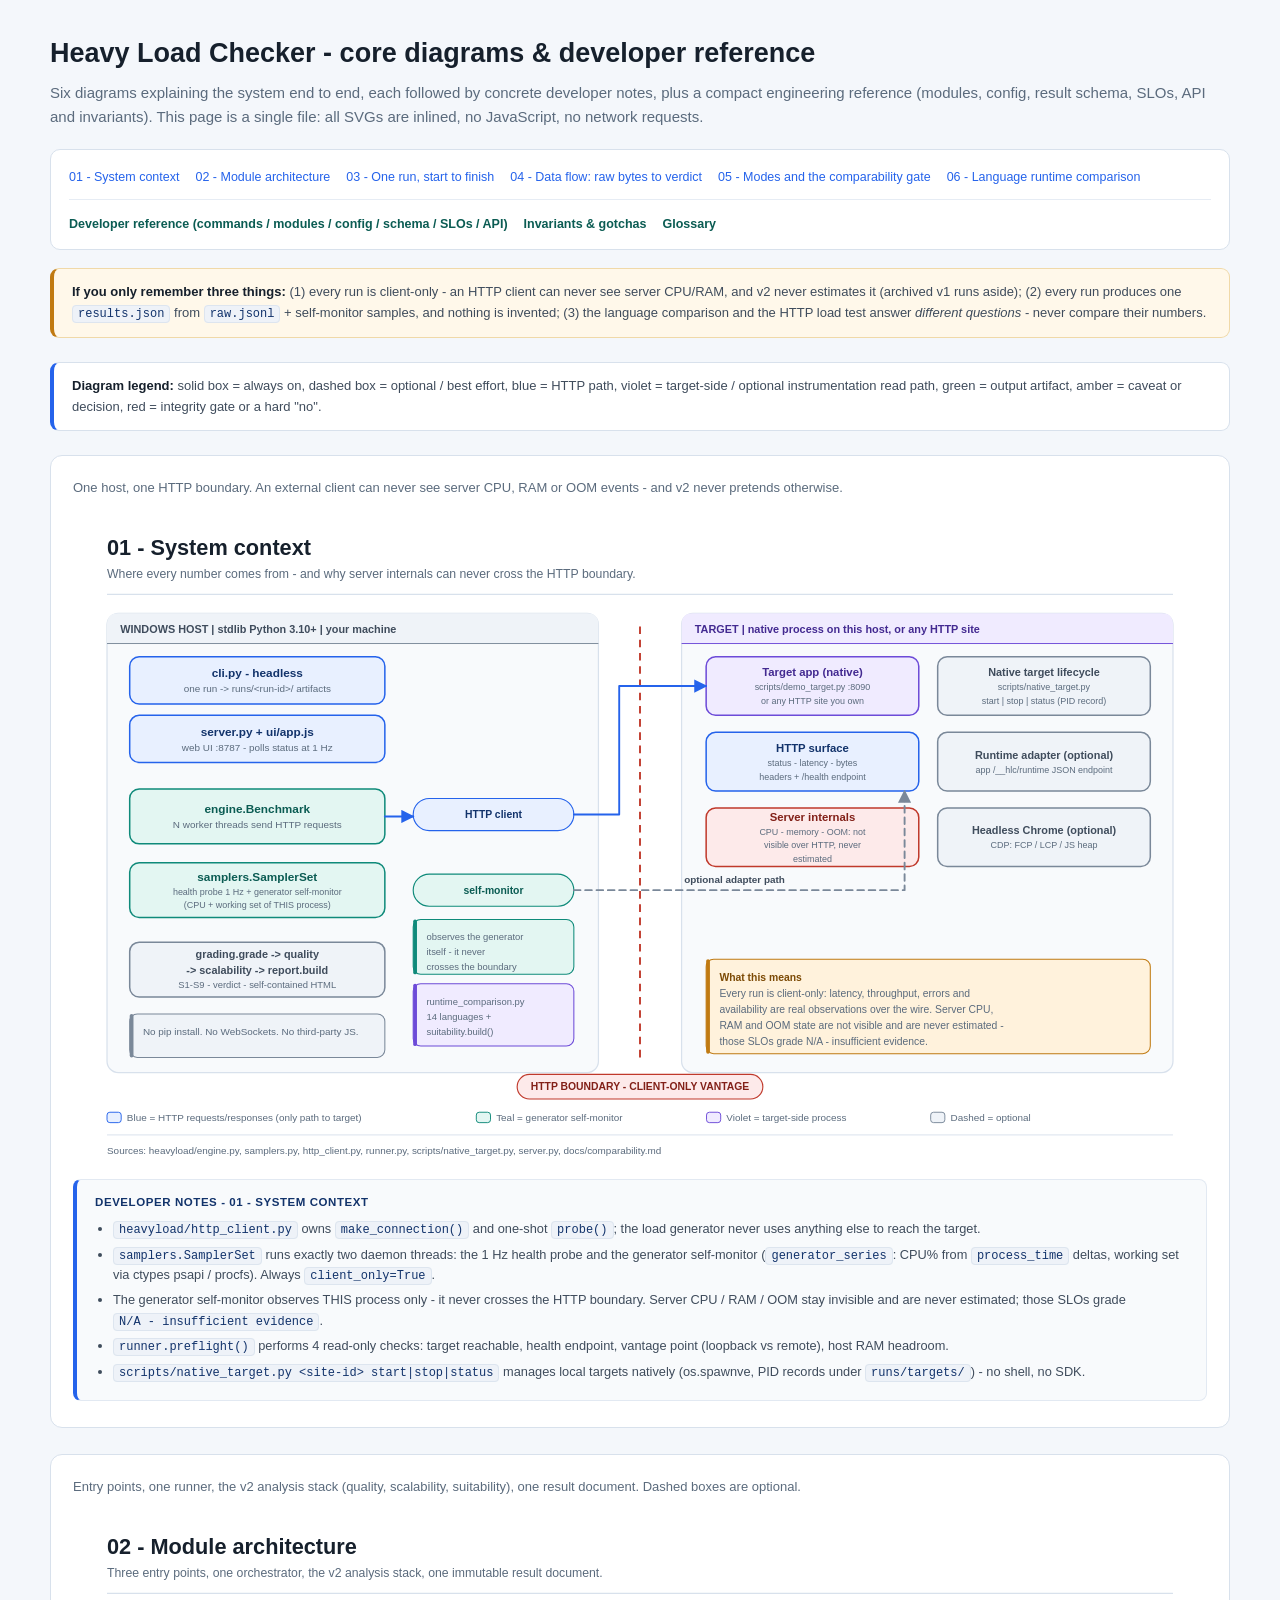
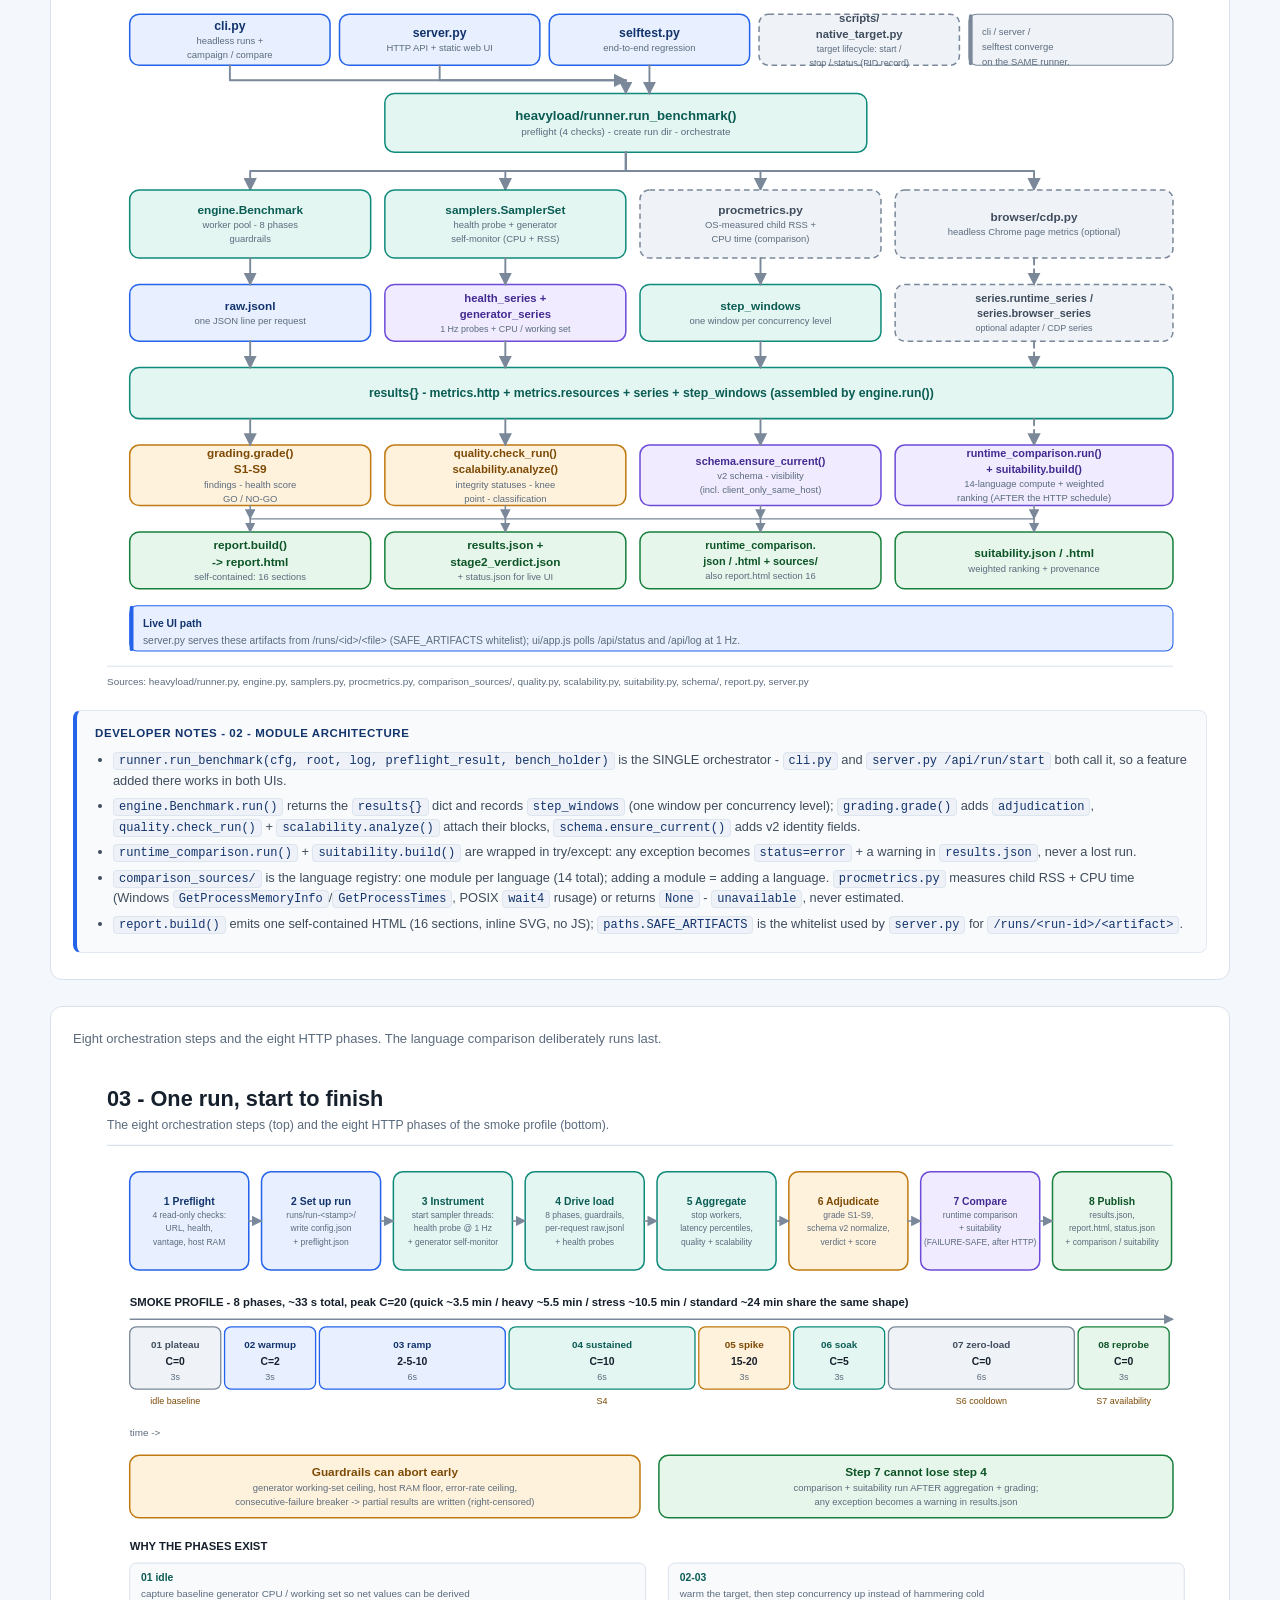
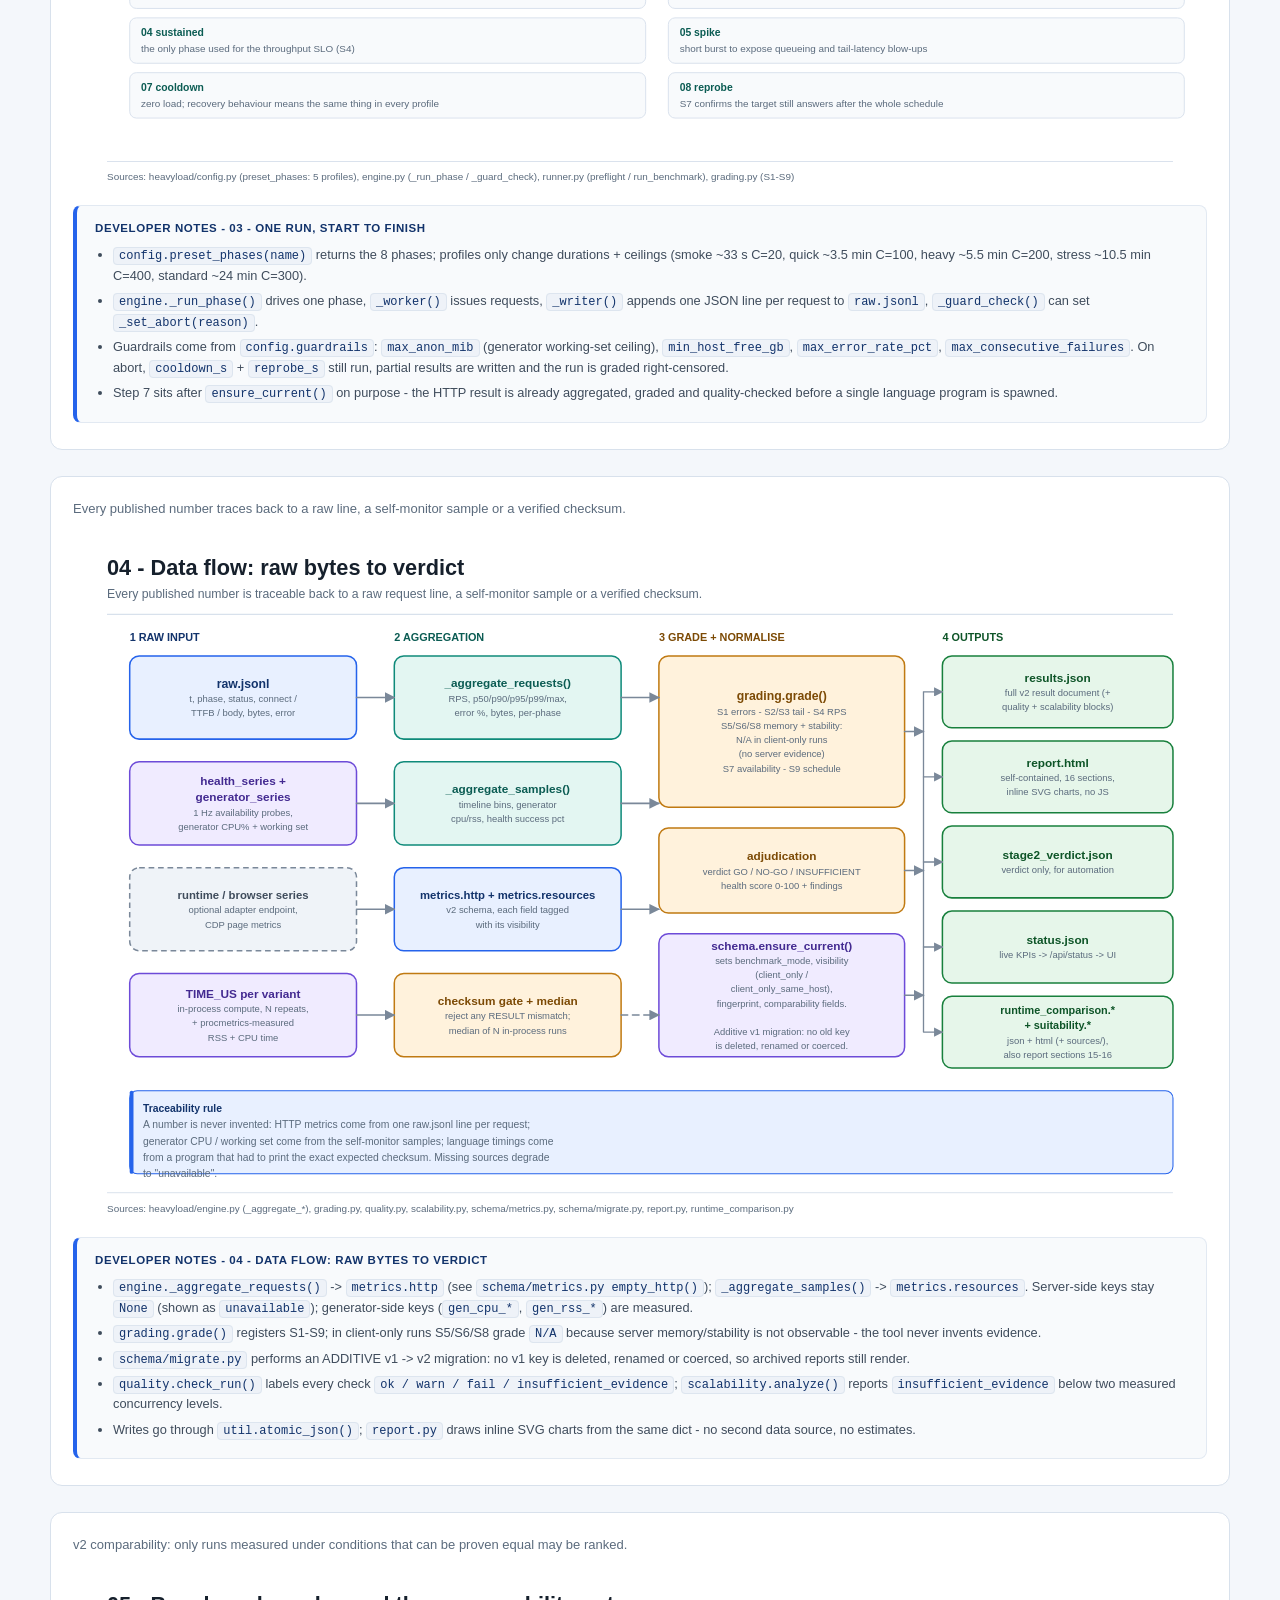
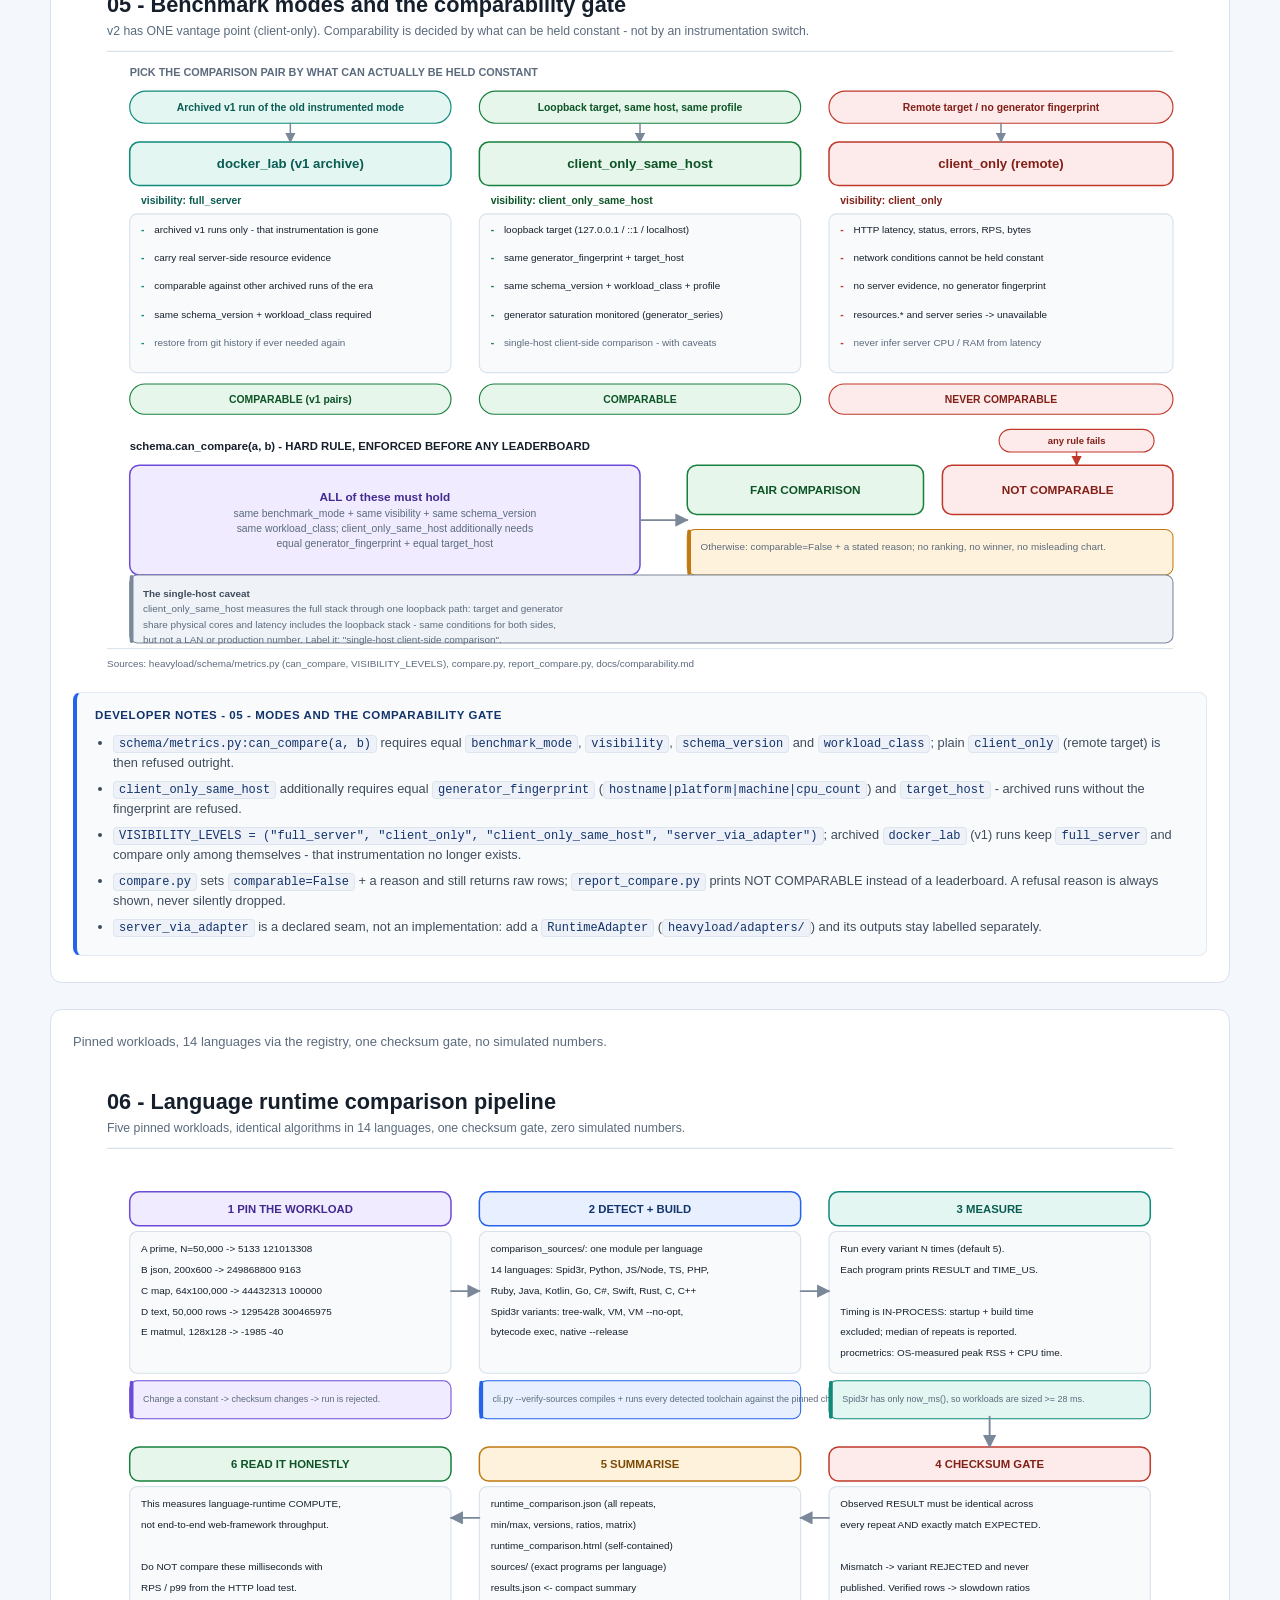
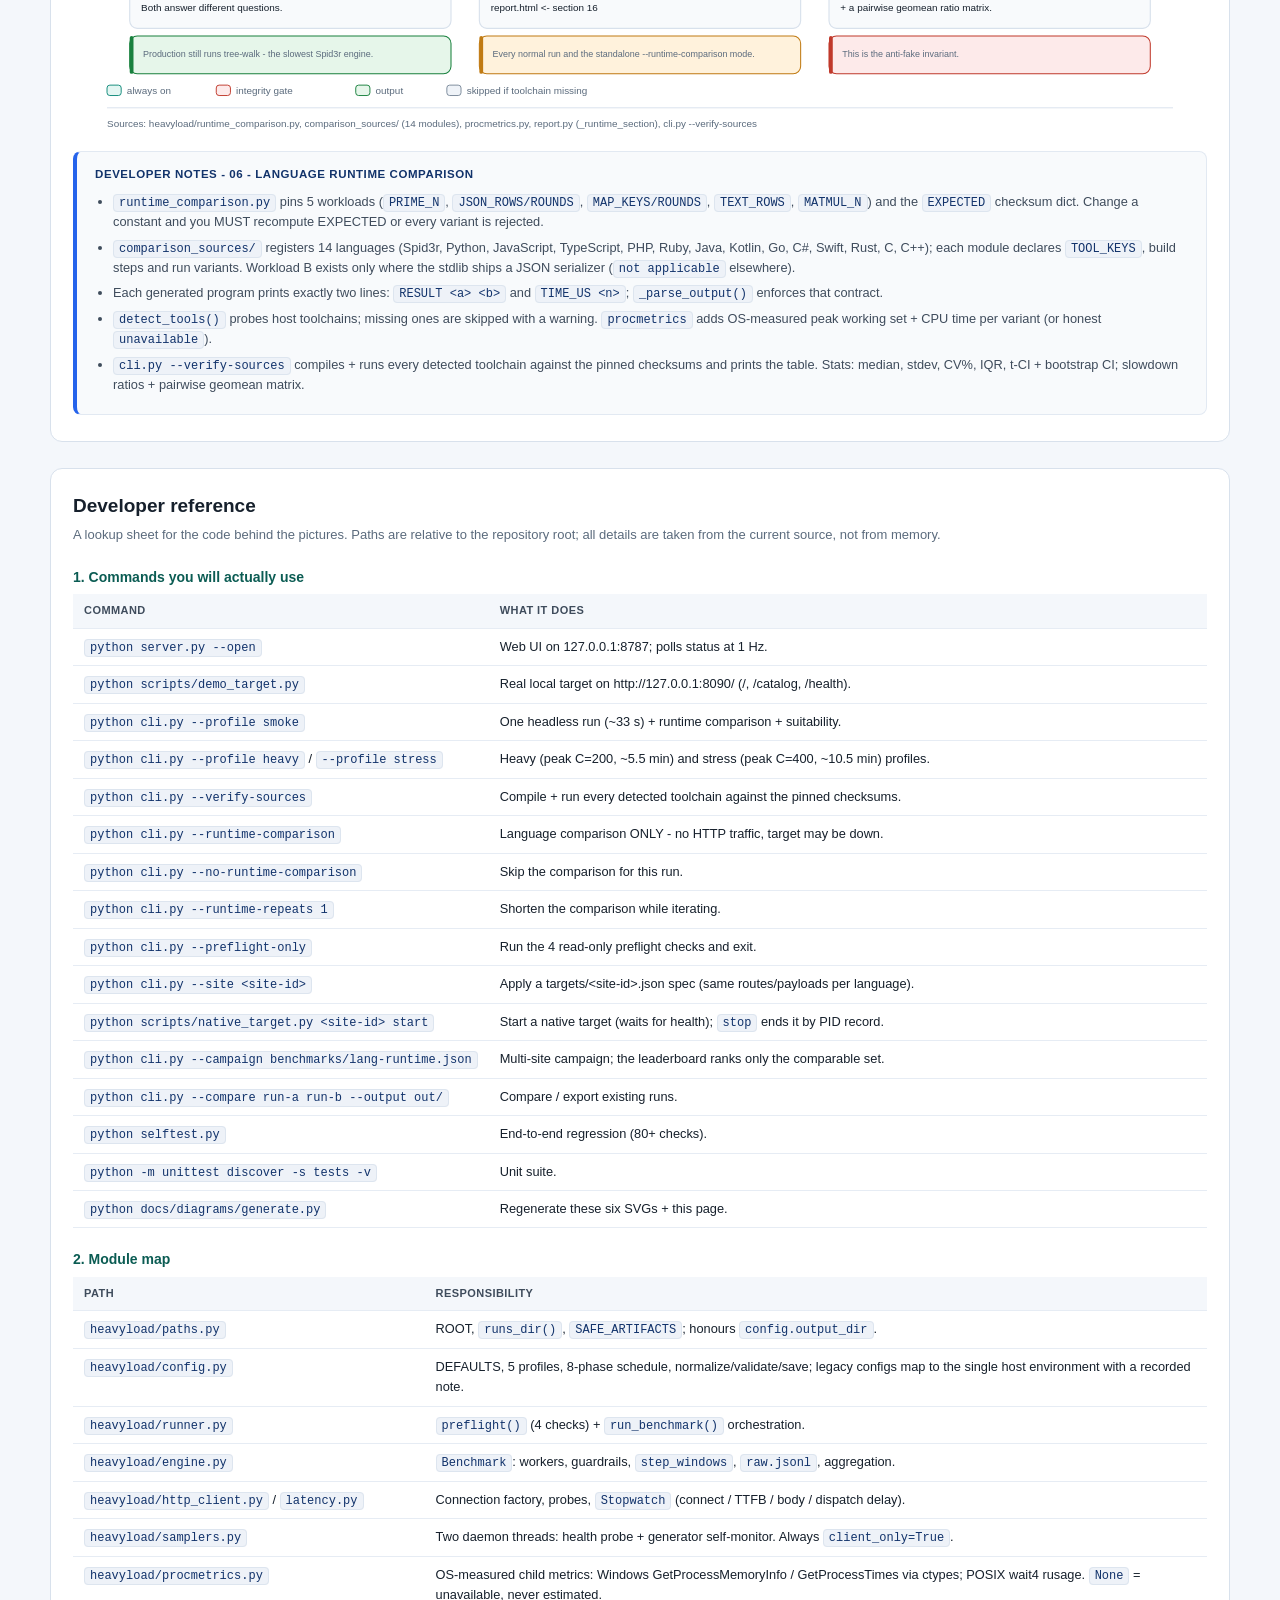
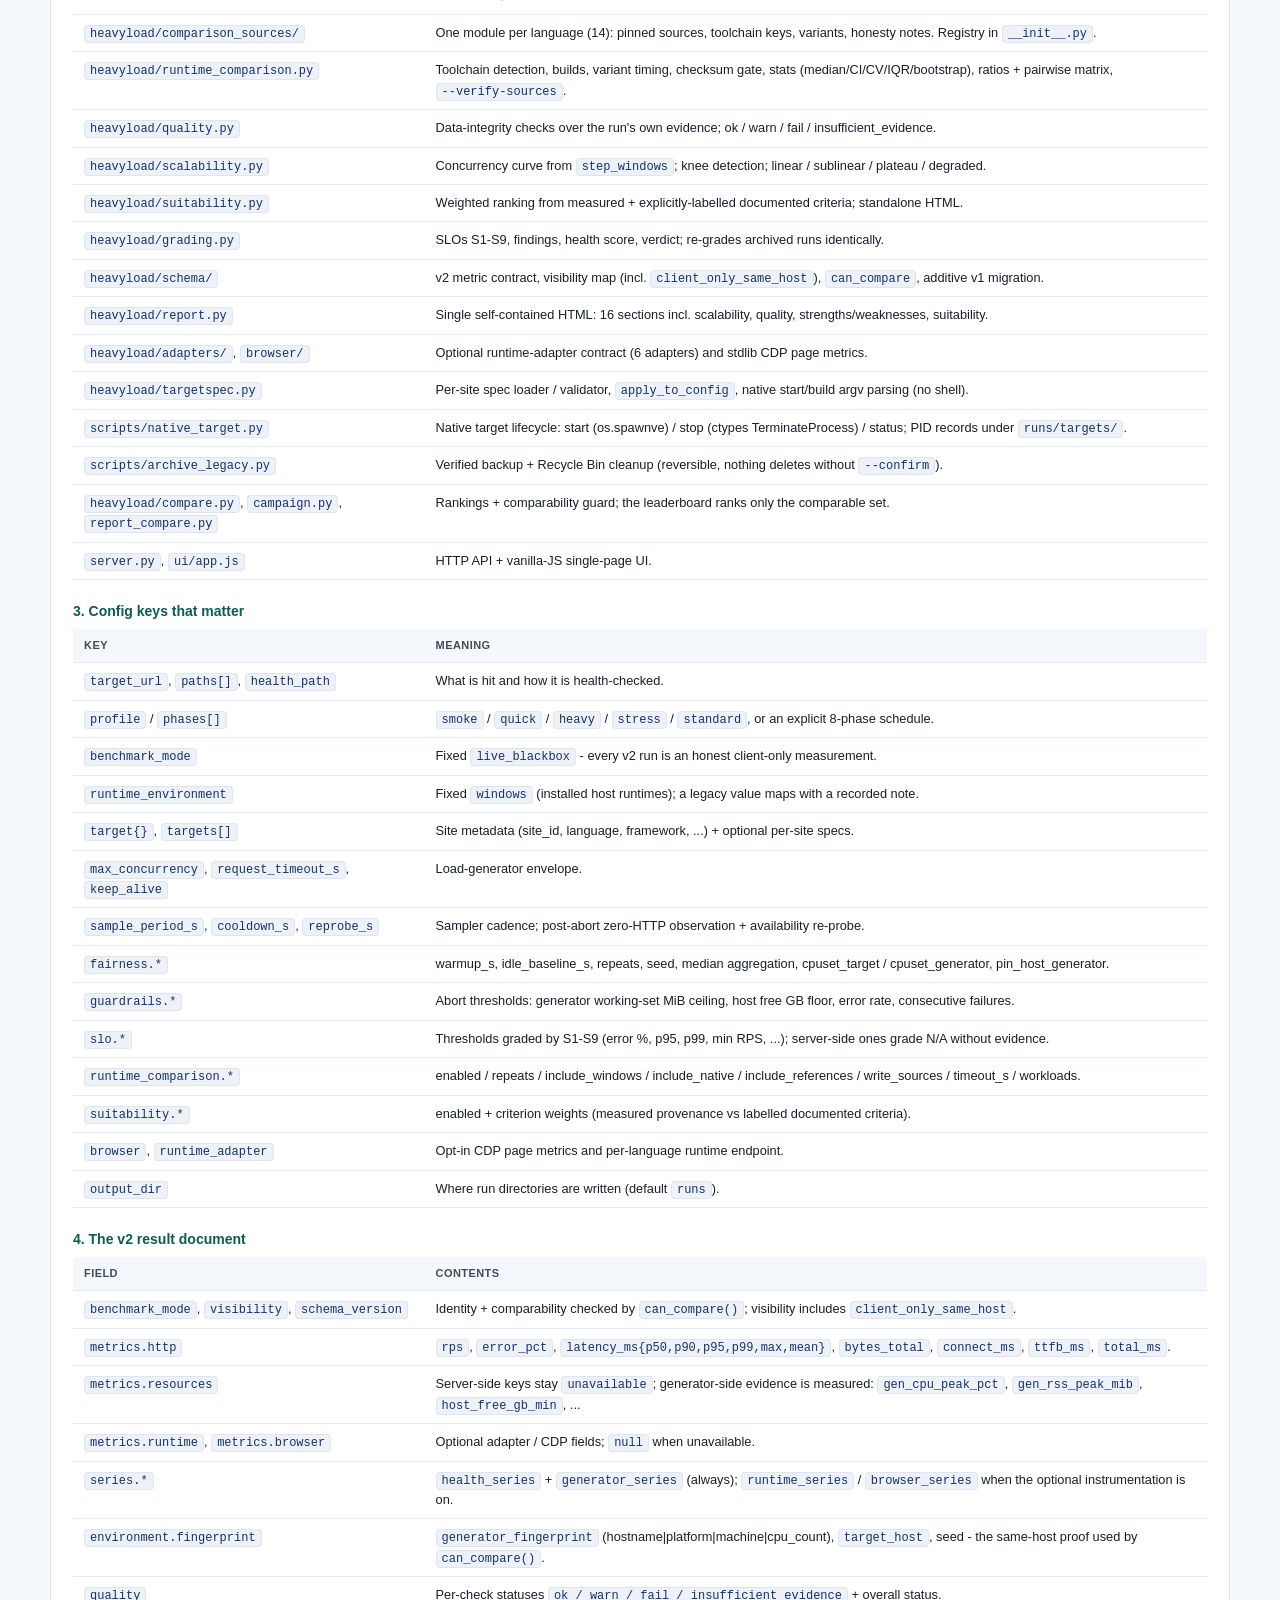
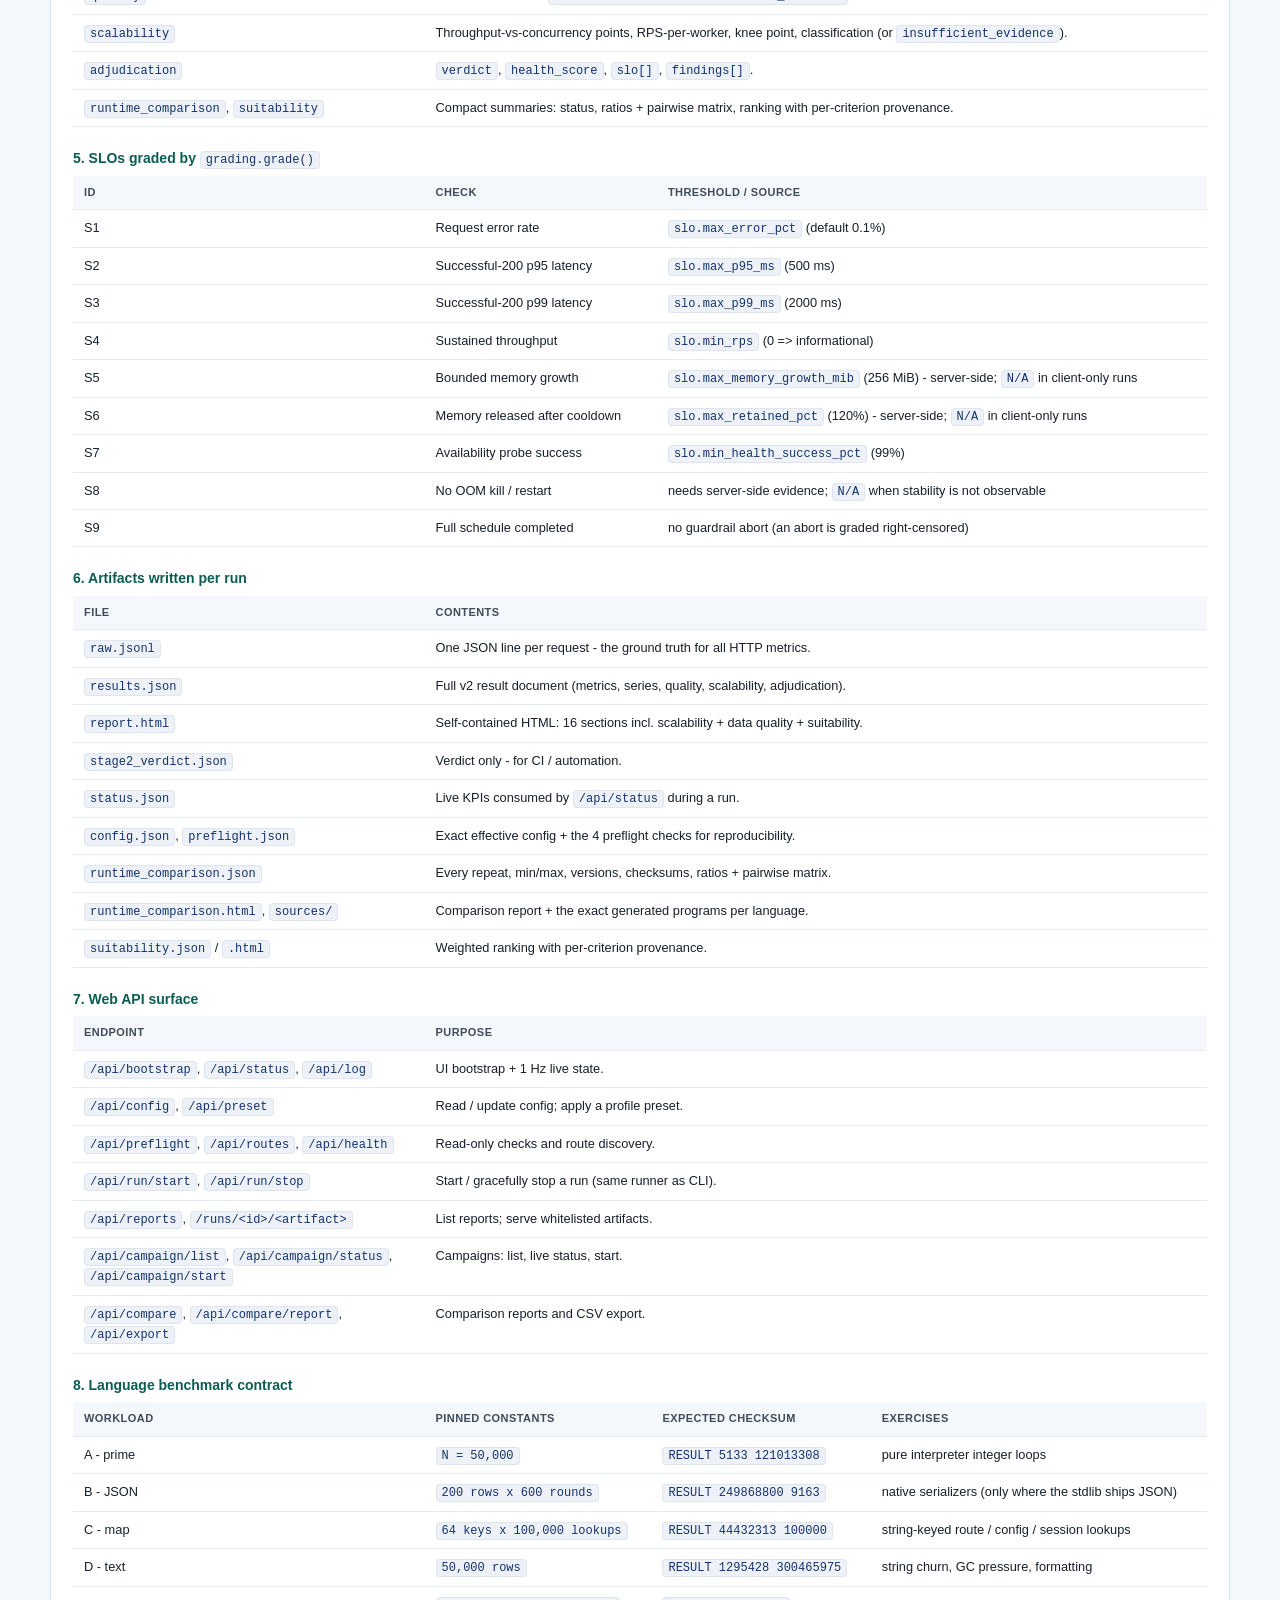
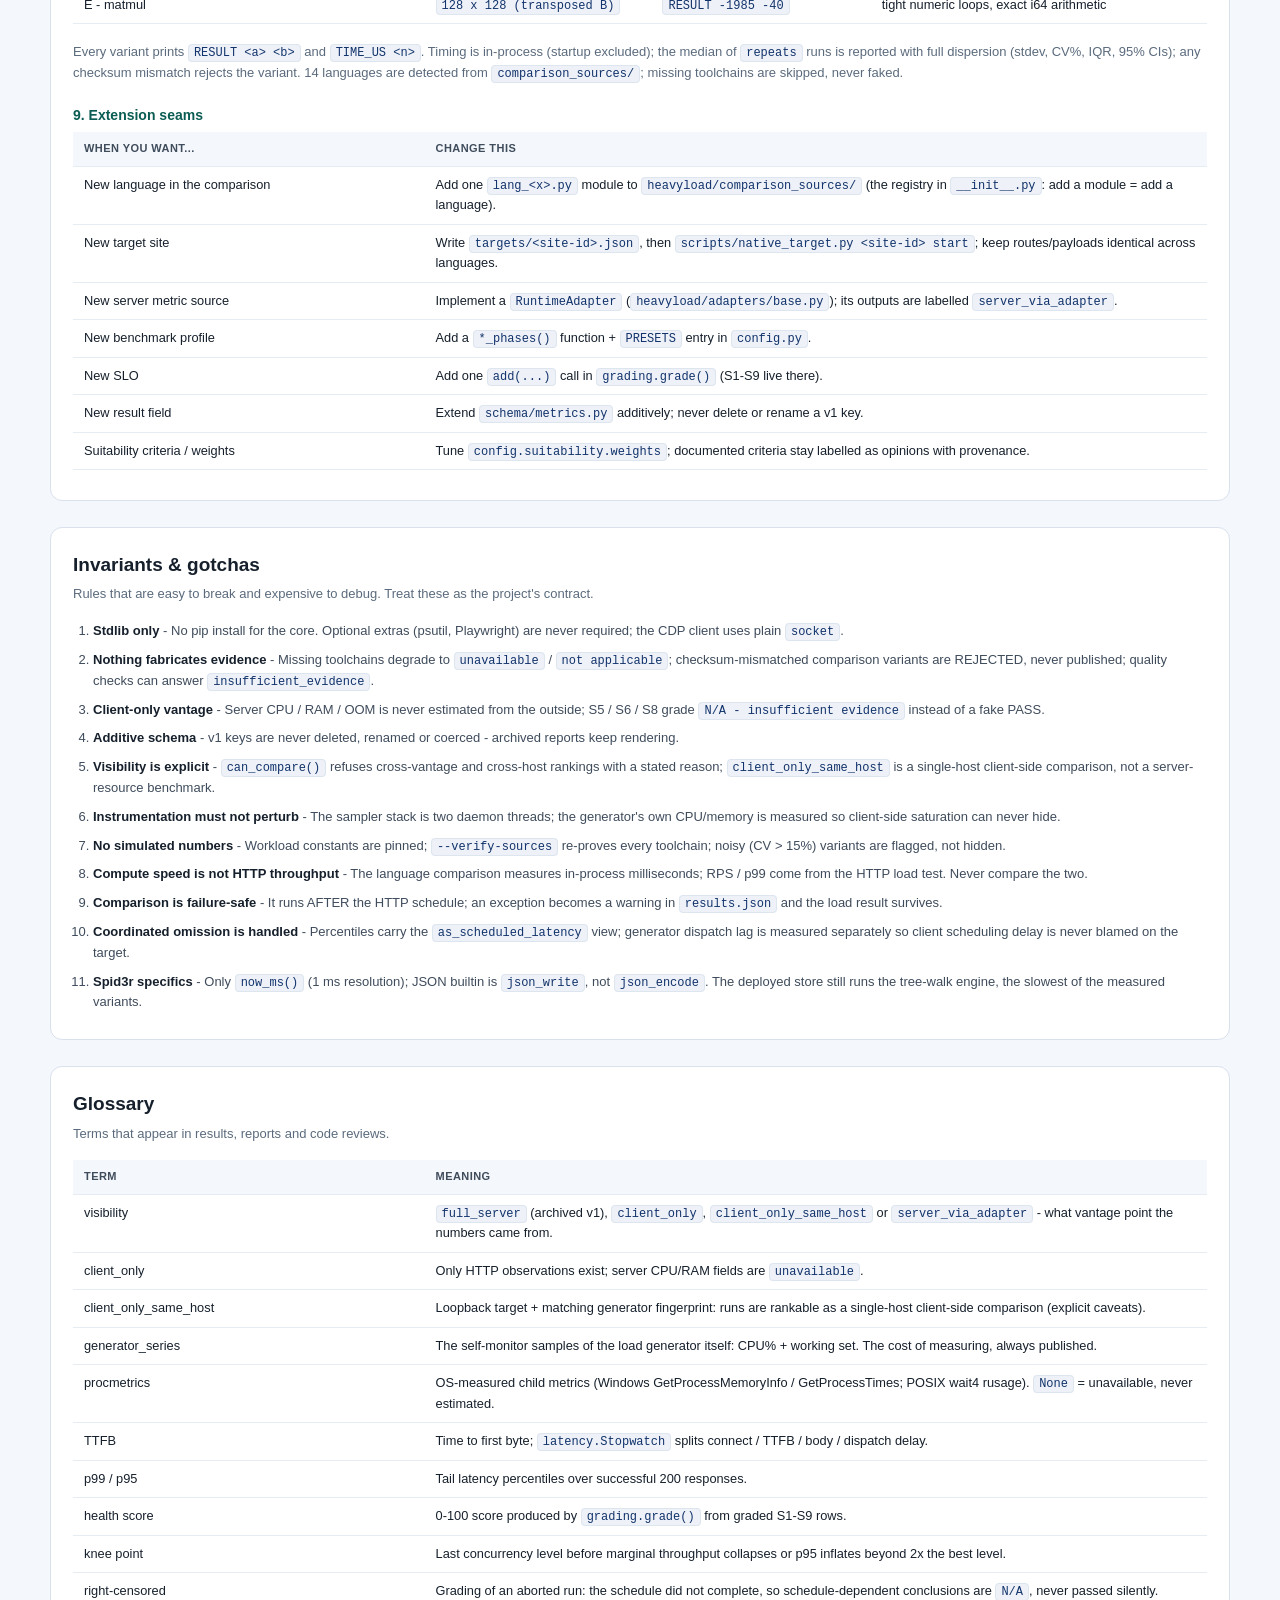
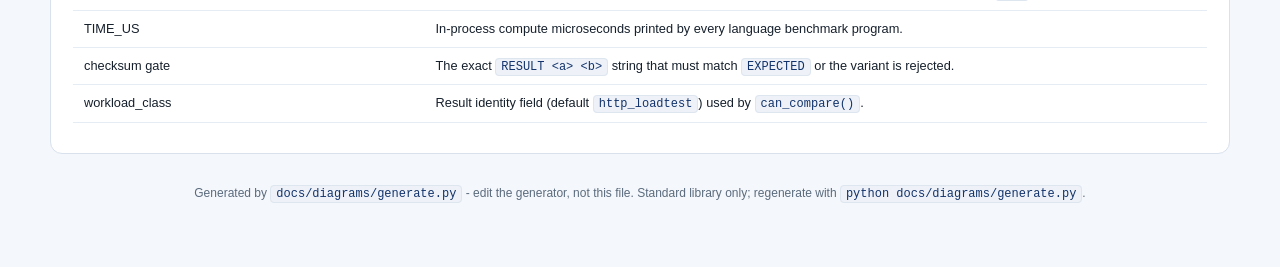
==== commit d6ce4c4a: "latest" ====
--- a/docs/diagrams/index.html
+++ b/docs/diagrams/index.html
@@ -62,12 +62,12 @@
 are inlined, no JavaScript, no network requests.</p>
 <nav>
 <a href="#d1">01 - System context</a><a href="#d2">02 - Module architecture</a><a href="#d3">03 - One run, start to finish</a><a href="#d4">04 - Data flow: raw bytes to verdict</a><a href="#d5">05 - Modes and the comparability gate</a><a href="#d6">06 - Language runtime comparison</a><span class="sep"></span><a class="reflink" href="#ref">Developer reference (commands / modules / config / schema / SLOs / API)</a><a class="reflink" href="#invariants">Invariants &amp; gotchas</a><a class="reflink" href="#glossary">Glossary</a></nav>
-<div class="callout"><b>If you only remember three things:</b> (1) an HTTP client can never see server CPU/RAM - that needs the Docker read path; (2) every run produces one <code>results.json</code> from <code>raw.jsonl</code> + cgroup samples, and nothing is estimated; (3) the language comparison and the HTTP load test answer <em>different questions</em> - never compare their numbers.</div>
-<div class="legend"><b>Diagram legend:</b> solid box = always on, dashed box = optional / best effort, blue = HTTP path, violet = Docker / instrumentation read path, green = output artifact, amber = caveat or decision, red = integrity gate or a hard "no".</div>
-<section id="d1"><p>Two read paths, one network boundary. An external HTTP client can never see server CPU, RAM or OOM events.</p>
+<div class="callout"><b>If you only remember three things:</b> (1) every run is client-only - an HTTP client can never see server CPU/RAM, and v2 never estimates it (archived v1 runs aside); (2) every run produces one <code>results.json</code> from <code>raw.jsonl</code> + self-monitor samples, and nothing is invented; (3) the language comparison and the HTTP load test answer <em>different questions</em> - never compare their numbers.</div>
+<div class="legend"><b>Diagram legend:</b> solid box = always on, dashed box = optional / best effort, blue = HTTP path, violet = target-side / optional instrumentation read path, green = output artifact, amber = caveat or decision, red = integrity gate or a hard "no".</div>
+<section id="d1"><p>One host, one HTTP boundary. An external client can never see server CPU, RAM or OOM events - and v2 never pretends otherwise.</p>
 <svg xmlns="http://www.w3.org/2000/svg" width="1200" height="700" viewBox="0 0 1200 700" role="img" aria-labelledby="ttl-1 dsc-1">
 <title id="ttl-1">01 - System context</title>
-<desc id="dsc-1">Where every number comes from - and the one boundary an external client cannot cross.</desc>
+<desc id="dsc-1">Where every number comes from - and why server internals can never cross the HTTP boundary.</desc>
 <defs>
 <marker id="ar_blue-1" viewBox="0 0 10 10" refX="9" refY="5" markerWidth="7" markerHeight="7" orient="auto-start-reverse"><path d="M0,0 L10,5 L0,10 z" fill="#2563eb"/></marker>
 <marker id="ar_teal-1" viewBox="0 0 10 10" refX="9" refY="5" markerWidth="7" markerHeight="7" orient="auto-start-reverse"><path d="M0,0 L10,5 L0,10 z" fill="#0f8a7a"/></marker>
@@ -80,7 +80,7 @@
 </defs>
 <rect width="1200" height="700" fill="#ffffff"/>
 <text x="36" y="42" font-family="Segoe UI, Arial, Helvetica, sans-serif" font-size="23" font-weight="700" fill="#16202c">01 - System context</text>
-<text x="36" y="67" font-family="Segoe UI, Arial, Helvetica, sans-serif" font-size="13" fill="#5b6b7d">Where every number comes from - and the one boundary an external client cannot cross.</text>
+<text x="36" y="67" font-family="Segoe UI, Arial, Helvetica, sans-serif" font-size="13" fill="#5b6b7d">Where every number comes from - and why server internals can never cross the HTTP boundary.</text>
 <line x1="36" y1="84" x2="1164" y2="84" stroke="#d8e1ec" stroke-width="1.5"/>
 <rect x="36" y="104" width="520" height="486" rx="12" fill="#f8fafc" stroke="#d8e1ec" stroke-width="1.3"/>
 <path d="M36,136 L36,116 Q36,104 48,104 L544,104 Q556,104 556,116 L556,136 Z" fill="#eff3f8"/>
@@ -89,7 +89,7 @@
 <rect x="644" y="104" width="520" height="486" rx="12" fill="#f8fafc" stroke="#d8e1ec" stroke-width="1.3"/>
 <path d="M644,136 L644,116 Q644,104 656,104 L1152,104 Q1164,104 1164,116 L1164,136 Z" fill="#f0ebff"/>
 <line x1="644" y1="136" x2="1164" y2="136" stroke="#6d4bd8" stroke-width="1"/>
-<text x="658" y="125" font-family="Segoe UI, Arial, Helvetica, sans-serif" font-size="11.5" font-weight="700" fill="#432a91" text-anchor="start">DOCKER DESKTOP / WSL2 LINUX VM  |  containers you control</text>
+<text x="658" y="125" font-family="Segoe UI, Arial, Helvetica, sans-serif" font-size="11.5" font-weight="700" fill="#432a91" text-anchor="start">TARGET  |  native process on this host, or any HTTP site</text>
 <rect x="60" y="150" width="270" height="50" rx="10" fill="#e8f0ff" stroke="#2563eb" stroke-width="1.6"/>
 <text x="195.0" y="171.5" font-family="Segoe UI, Arial, Helvetica, sans-serif" font-size="12.5" font-weight="700" fill="#12336b" text-anchor="middle">cli.py  -  headless</text>
 <text x="195.0" y="187.3" font-family="Segoe UI, Arial, Helvetica, sans-serif" font-size="10.5" font-weight="400" fill="#5b6b7d" text-anchor="middle">one run -&gt; runs/&lt;run-id&gt;/ artifacts</text>
@@ -100,81 +100,84 @@
 <text x="195.0" y="315.5" font-family="Segoe UI, Arial, Helvetica, sans-serif" font-size="12.5" font-weight="700" fill="#0b5c53" text-anchor="middle">engine.Benchmark</text>
 <text x="195.0" y="331.3" font-family="Segoe UI, Arial, Helvetica, sans-serif" font-size="10.5" font-weight="400" fill="#5b6b7d" text-anchor="middle">N worker threads send HTTP requests</text>
 <rect x="60" y="368" width="270" height="58" rx="10" fill="#e3f6f2" stroke="#0f8a7a" stroke-width="1.6"/>
-<text x="195.0" y="393.5" font-family="Segoe UI, Arial, Helvetica, sans-serif" font-size="12.5" font-weight="700" fill="#0b5c53" text-anchor="middle">samplers.SamplerSet</text>
-<text x="195.0" y="409.3" font-family="Segoe UI, Arial, Helvetica, sans-serif" font-size="10.5" font-weight="400" fill="#5b6b7d" text-anchor="middle">cgroup - procfs - docker stats - health - mysql</text>
+<text x="195.0" y="386.8" font-family="Segoe UI, Arial, Helvetica, sans-serif" font-size="12.5" font-weight="700" fill="#0b5c53" text-anchor="middle">samplers.SamplerSet</text>
+<text x="195.0" y="401.7" font-family="Segoe UI, Arial, Helvetica, sans-serif" font-size="9.5" font-weight="400" fill="#5b6b7d" text-anchor="middle">health probe 1 Hz + generator self-monitor</text>
+<text x="195.0" y="416.2" font-family="Segoe UI, Arial, Helvetica, sans-serif" font-size="9.5" font-weight="400" fill="#5b6b7d" text-anchor="middle">(CPU + working set of THIS process)</text>
 <rect x="60" y="452" width="270" height="58" rx="10" fill="#eff3f8" stroke="#7a8899" stroke-width="1.6"/>
-<text x="195.0" y="477.5" font-family="Segoe UI, Arial, Helvetica, sans-serif" font-size="12.5" font-weight="700" fill="#3f4c5c" text-anchor="middle">grading.grade -&gt; report.build</text>
-<text x="195.0" y="493.3" font-family="Segoe UI, Arial, Helvetica, sans-serif" font-size="10.5" font-weight="400" fill="#5b6b7d" text-anchor="middle">S1-S9 - verdict - self-contained HTML</text>
+<text x="195.0" y="469.2" font-family="Segoe UI, Arial, Helvetica, sans-serif" font-size="11.5" font-weight="700" fill="#3f4c5c" text-anchor="middle">grading.grade -&gt; quality</text>
+<text x="195.0" y="485.7" font-family="Segoe UI, Arial, Helvetica, sans-serif" font-size="11.5" font-weight="700" fill="#3f4c5c" text-anchor="middle">-&gt; scalability -&gt; report.build</text>
+<text x="195.0" y="500.9" font-family="Segoe UI, Arial, Helvetica, sans-serif" font-size="10" font-weight="400" fill="#5b6b7d" text-anchor="middle">S1-S9 - verdict - self-contained HTML</text>
 <rect x="60" y="528" width="270" height="46" rx="8" fill="#eff3f8" stroke="#7a8899" stroke-width="1.1"/>
 <rect x="60" y="528" width="4" height="46" rx="2" fill="#7a8899" stroke="#7a8899" stroke-width="0"/>
 <text x="74" y="550" font-family="Segoe UI, Arial, Helvetica, sans-serif" font-size="10.5" font-weight="400" fill="#5b6b7d" text-anchor="start">No pip install. No WebSockets. No third-party JS.</text>
 <rect x="360" y="300" width="170" height="34" rx="17.0" fill="#e8f0ff" stroke="#2563eb" stroke-width="1.2"/>
 <text x="445.0" y="320.74" font-family="Segoe UI, Arial, Helvetica, sans-serif" font-size="11" font-weight="700" fill="#12336b" text-anchor="middle">HTTP client</text>
-<rect x="360" y="380" width="170" height="34" rx="17.0" fill="#f0ebff" stroke="#6d4bd8" stroke-width="1.2"/>
-<text x="445.0" y="400.74" font-family="Segoe UI, Arial, Helvetica, sans-serif" font-size="11" font-weight="700" fill="#432a91" text-anchor="middle">docker exec / stats</text>
-<rect x="360" y="440" width="170" height="68" rx="8" fill="#eff3f8" stroke="#7a8899" stroke-width="1.1"/>
-<rect x="360" y="440" width="4" height="68" rx="2" fill="#7a8899" stroke="#7a8899" stroke-width="0"/>
-<text x="374" y="462" font-family="Segoe UI, Arial, Helvetica, sans-serif" font-size="10.5" font-weight="400" fill="#5b6b7d" text-anchor="start">config.json</text>
-<text x="374" y="478.5" font-family="Segoe UI, Arial, Helvetica, sans-serif" font-size="10.5" font-weight="400" fill="#5b6b7d" text-anchor="start">profiles, phases,</text>
-<text x="374" y="495.0" font-family="Segoe UI, Arial, Helvetica, sans-serif" font-size="10.5" font-weight="400" fill="#5b6b7d" text-anchor="start">guardrails</text>
-<rect x="360" y="522" width="170" height="52" rx="8" fill="#f0ebff" stroke="#6d4bd8" stroke-width="1.1"/>
-<rect x="360" y="522" width="4" height="52" rx="2" fill="#6d4bd8" stroke="#6d4bd8" stroke-width="0"/>
-<text x="374" y="544" font-family="Segoe UI, Arial, Helvetica, sans-serif" font-size="10.5" font-weight="400" fill="#5b6b7d" text-anchor="start">runtime_comparison.py</text>
-<text x="374" y="560.5" font-family="Segoe UI, Arial, Helvetica, sans-serif" font-size="10.5" font-weight="400" fill="#5b6b7d" text-anchor="start">5 language toolchains</text>
+<rect x="360" y="380" width="170" height="34" rx="17.0" fill="#e3f6f2" stroke="#0f8a7a" stroke-width="1.2"/>
+<text x="445.0" y="400.74" font-family="Segoe UI, Arial, Helvetica, sans-serif" font-size="11" font-weight="700" fill="#0b5c53" text-anchor="middle">self-monitor</text>
+<rect x="360" y="428" width="170" height="58" rx="8" fill="#e3f6f2" stroke="#0f8a7a" stroke-width="1.1"/>
+<rect x="360" y="428" width="4" height="58" rx="2" fill="#0f8a7a" stroke="#0f8a7a" stroke-width="0"/>
+<text x="374" y="450" font-family="Segoe UI, Arial, Helvetica, sans-serif" font-size="10" font-weight="400" fill="#5b6b7d" text-anchor="start">observes the generator</text>
+<text x="374" y="466" font-family="Segoe UI, Arial, Helvetica, sans-serif" font-size="10" font-weight="400" fill="#5b6b7d" text-anchor="start">itself - it never</text>
+<text x="374" y="482" font-family="Segoe UI, Arial, Helvetica, sans-serif" font-size="10" font-weight="400" fill="#5b6b7d" text-anchor="start">crosses the boundary</text>
+<rect x="360" y="496" width="170" height="66" rx="8" fill="#f0ebff" stroke="#6d4bd8" stroke-width="1.1"/>
+<rect x="360" y="496" width="4" height="66" rx="2" fill="#6d4bd8" stroke="#6d4bd8" stroke-width="0"/>
+<text x="374" y="518" font-family="Segoe UI, Arial, Helvetica, sans-serif" font-size="10" font-weight="400" fill="#5b6b7d" text-anchor="start">runtime_comparison.py</text>
+<text x="374" y="534" font-family="Segoe UI, Arial, Helvetica, sans-serif" font-size="10" font-weight="400" fill="#5b6b7d" text-anchor="start">14 languages +</text>
+<text x="374" y="550" font-family="Segoe UI, Arial, Helvetica, sans-serif" font-size="10" font-weight="400" fill="#5b6b7d" text-anchor="start">suitability.build()</text>
 <polyline points="330.0,319.0 360.0,319.0" fill="none" stroke="#2563eb" stroke-width="2.0" stroke-linejoin="round" stroke-linecap="round" marker-end="url(#ar_blue-1)"/>
-<polyline points="330.0,397.0 360.0,397.0" fill="none" stroke="#6d4bd8" stroke-width="2.0" stroke-linejoin="round" stroke-linecap="round" marker-end="url(#ar_violet-1)" stroke-dasharray="7 5"/>
 <rect x="670" y="150" width="225" height="62" rx="10" fill="#f0ebff" stroke="#6d4bd8" stroke-width="1.6"/>
-<text x="782.5" y="177.5" font-family="Segoe UI, Arial, Helvetica, sans-serif" font-size="12.5" font-weight="700" fill="#432a91" text-anchor="middle">Target app container</text>
-<text x="782.5" y="193.3" font-family="Segoe UI, Arial, Helvetica, sans-serif" font-size="10.5" font-weight="400" fill="#5b6b7d" text-anchor="middle">e.g. spid3rweb-app :8000</text>
-<rect x="670" y="230" width="225" height="62" rx="10" fill="#f0ebff" stroke="#6d4bd8" stroke-width="1.6"/>
-<text x="782.5" y="258.0" font-family="Segoe UI, Arial, Helvetica, sans-serif" font-size="12.5" font-weight="700" fill="#432a91" text-anchor="middle">cgroup v2 files</text>
-<text x="782.5" y="273.0" font-family="Segoe UI, Arial, Helvetica, sans-serif" font-size="9.5" font-weight="400" fill="#5b6b7d" text-anchor="middle">memory.stat - cpu.stat - io.stat - *.pressure</text>
-<rect x="670" y="310" width="225" height="62" rx="10" fill="#f0ebff" stroke="#6d4bd8" stroke-width="1.6"/>
-<text x="782.5" y="337.8" font-family="Segoe UI, Arial, Helvetica, sans-serif" font-size="12" font-weight="700" fill="#432a91" text-anchor="middle">/proc/&lt;pid&gt; + docker stats</text>
-<text x="782.5" y="352.7" font-family="Segoe UI, Arial, Helvetica, sans-serif" font-size="9.5" font-weight="400" fill="#5b6b7d" text-anchor="middle">RSS - threads - restarts - OOMKilled</text>
-<rect x="670" y="390" width="225" height="62" rx="10" fill="#eff3f8" stroke="#7a8899" stroke-width="1.6"/>
-<text x="782.5" y="417.3" font-family="Segoe UI, Arial, Helvetica, sans-serif" font-size="12" font-weight="700" fill="#3f4c5c" text-anchor="middle">MySQL (optional)</text>
-<text x="782.5" y="433.1" font-family="Segoe UI, Arial, Helvetica, sans-serif" font-size="10.5" font-weight="400" fill="#5b6b7d" text-anchor="middle">mysql collector</text>
+<text x="782.5" y="170.6" font-family="Segoe UI, Arial, Helvetica, sans-serif" font-size="12" font-weight="700" fill="#432a91" text-anchor="middle">Target app (native)</text>
+<text x="782.5" y="185.5" font-family="Segoe UI, Arial, Helvetica, sans-serif" font-size="9.5" font-weight="400" fill="#5b6b7d" text-anchor="middle">scripts/demo_target.py :8090</text>
+<text x="782.5" y="200.0" font-family="Segoe UI, Arial, Helvetica, sans-serif" font-size="9.5" font-weight="400" fill="#5b6b7d" text-anchor="middle">or any HTTP site you own</text>
+<rect x="670" y="230" width="225" height="62" rx="10" fill="#e8f0ff" stroke="#2563eb" stroke-width="1.6"/>
+<text x="782.5" y="250.6" font-family="Segoe UI, Arial, Helvetica, sans-serif" font-size="12" font-weight="700" fill="#12336b" text-anchor="middle">HTTP surface</text>
+<text x="782.5" y="265.5" font-family="Segoe UI, Arial, Helvetica, sans-serif" font-size="9.5" font-weight="400" fill="#5b6b7d" text-anchor="middle">status - latency - bytes</text>
+<text x="782.5" y="280.0" font-family="Segoe UI, Arial, Helvetica, sans-serif" font-size="9.5" font-weight="400" fill="#5b6b7d" text-anchor="middle">headers + /health endpoint</text>
+<rect x="670" y="310" width="225" height="62" rx="10" fill="#fdeaea" stroke="#c0392b" stroke-width="1.6"/>
+<text x="782.5" y="323.3" font-family="Segoe UI, Arial, Helvetica, sans-serif" font-size="12" font-weight="700" fill="#822018" text-anchor="middle">Server internals</text>
+<text x="782.5" y="338.2" font-family="Segoe UI, Arial, Helvetica, sans-serif" font-size="9.5" font-weight="400" fill="#5b6b7d" text-anchor="middle">CPU - memory - OOM: not</text>
+<text x="782.5" y="352.7" font-family="Segoe UI, Arial, Helvetica, sans-serif" font-size="9.5" font-weight="400" fill="#5b6b7d" text-anchor="middle">visible over HTTP, never</text>
+<text x="782.5" y="367.2" font-family="Segoe UI, Arial, Helvetica, sans-serif" font-size="9.5" font-weight="400" fill="#5b6b7d" text-anchor="middle">estimated</text>
 <rect x="915" y="150" width="225" height="62" rx="10" fill="#eff3f8" stroke="#7a8899" stroke-width="1.6"/>
-<text x="1027.5" y="177.3" font-family="Segoe UI, Arial, Helvetica, sans-serif" font-size="12" font-weight="700" fill="#3f4c5c" text-anchor="middle">Container limits</text>
-<text x="1027.5" y="193.1" font-family="Segoe UI, Arial, Helvetica, sans-serif" font-size="10.5" font-weight="400" fill="#5b6b7d" text-anchor="middle">--cpus - --memory - --cpuset-cpus</text>
+<text x="1027.5" y="170.4" font-family="Segoe UI, Arial, Helvetica, sans-serif" font-size="11.5" font-weight="700" fill="#3f4c5c" text-anchor="middle">Native target lifecycle</text>
+<text x="1027.5" y="185.2" font-family="Segoe UI, Arial, Helvetica, sans-serif" font-size="9.5" font-weight="400" fill="#5b6b7d" text-anchor="middle">scripts/native_target.py</text>
+<text x="1027.5" y="199.7" font-family="Segoe UI, Arial, Helvetica, sans-serif" font-size="9.5" font-weight="400" fill="#5b6b7d" text-anchor="middle">start | stop | status (PID record)</text>
 <rect x="915" y="230" width="225" height="62" rx="10" fill="#eff3f8" stroke="#7a8899" stroke-width="1.6"/>
-<text x="1027.5" y="257.3" font-family="Segoe UI, Arial, Helvetica, sans-serif" font-size="12" font-weight="700" fill="#3f4c5c" text-anchor="middle">Runtime adapter (optional)</text>
-<text x="1027.5" y="273.1" font-family="Segoe UI, Arial, Helvetica, sans-serif" font-size="10.5" font-weight="400" fill="#5b6b7d" text-anchor="middle">app /__hlc/runtime JSON endpoint</text>
+<text x="1027.5" y="257.7" font-family="Segoe UI, Arial, Helvetica, sans-serif" font-size="11.5" font-weight="700" fill="#3f4c5c" text-anchor="middle">Runtime adapter (optional)</text>
+<text x="1027.5" y="272.5" font-family="Segoe UI, Arial, Helvetica, sans-serif" font-size="9.5" font-weight="400" fill="#5b6b7d" text-anchor="middle">app /__hlc/runtime JSON endpoint</text>
 <rect x="915" y="310" width="225" height="62" rx="10" fill="#eff3f8" stroke="#7a8899" stroke-width="1.6"/>
-<text x="1027.5" y="337.3" font-family="Segoe UI, Arial, Helvetica, sans-serif" font-size="12" font-weight="700" fill="#3f4c5c" text-anchor="middle">Headless Chrome (optional)</text>
-<text x="1027.5" y="353.1" font-family="Segoe UI, Arial, Helvetica, sans-serif" font-size="10.5" font-weight="400" fill="#5b6b7d" text-anchor="middle">CDP: FCP / LCP / JS heap</text>
-<rect x="915" y="390" width="225" height="62" rx="10" fill="#f0ebff" stroke="#6d4bd8" stroke-width="1.6"/>
-<text x="1027.5" y="417.3" font-family="Segoe UI, Arial, Helvetica, sans-serif" font-size="12" font-weight="700" fill="#432a91" text-anchor="middle">Spid3r 1.0.0 binary</text>
-<text x="1027.5" y="433.1" font-family="Segoe UI, Arial, Helvetica, sans-serif" font-size="10.5" font-weight="400" fill="#5b6b7d" text-anchor="middle">in-Docker language benchmark</text>
+<text x="1027.5" y="337.7" font-family="Segoe UI, Arial, Helvetica, sans-serif" font-size="11.5" font-weight="700" fill="#3f4c5c" text-anchor="middle">Headless Chrome (optional)</text>
+<text x="1027.5" y="352.5" font-family="Segoe UI, Arial, Helvetica, sans-serif" font-size="9.5" font-weight="400" fill="#5b6b7d" text-anchor="middle">CDP: FCP / LCP / JS heap</text>
 <line x1="600" y1="118" x2="600" y2="580" stroke="#c0392b" stroke-width="2" stroke-dasharray="8 6"/>
 <polyline points="530.0,317.0 578.0,317.0 578.0,181.0 670.0,181.0" fill="none" stroke="#2563eb" stroke-width="2.0" stroke-linejoin="round" stroke-linecap="round" marker-end="url(#ar_blue-1)"/>
-<polyline points="530.0,397.0 622.0,397.0 622.0,261.0 670.0,261.0" fill="none" stroke="#6d4bd8" stroke-width="2.0" stroke-linejoin="round" stroke-linecap="round" marker-end="url(#ar_violet-1)" stroke-dasharray="7 5"/>
+<polyline points="530.0,397.0 880.0,397.0 880.0,292.0" fill="none" stroke="#7a8899" stroke-width="2.0" stroke-linejoin="round" stroke-linecap="round" marker-end="url(#ar_gray-1)" stroke-dasharray="7 5"/>
+<text x="700" y="389" font-family="Segoe UI, Arial, Helvetica, sans-serif" font-size="10.5" font-weight="700" fill="#3f4c5c" text-anchor="middle">optional adapter path</text>
 <rect x="670" y="470" width="470" height="100" rx="8" fill="#fff2dc" stroke="#c07a12" stroke-width="1.1"/>
 <rect x="670" y="470" width="4" height="100" rx="2" fill="#c07a12" stroke="#c07a12" stroke-width="0"/>
 <text x="684" y="493" font-family="Segoe UI, Arial, Helvetica, sans-serif" font-size="11" font-weight="700" fill="#7c4a05" text-anchor="start">What this means</text>
-<text x="684" y="510" font-family="Segoe UI, Arial, Helvetica, sans-serif" font-size="11" font-weight="400" fill="#5b6b7d" text-anchor="start">docker_lab  = both arrows live  -&gt;  visibility: full_server</text>
-<text x="684" y="527" font-family="Segoe UI, Arial, Helvetica, sans-serif" font-size="11" font-weight="400" fill="#5b6b7d" text-anchor="start">live_blackbox = blue arrow only  -&gt;  client_only  -&gt;  NOT comparable</text>
-<text x="684" y="544" font-family="Segoe UI, Arial, Helvetica, sans-serif" font-size="11" font-weight="400" fill="#5b6b7d" text-anchor="start">An external HTTP client can NEVER reconstruct server CPU, RAM or OOM events.</text>
-<rect x="490" y="592" width="220" height="26" rx="13.0" fill="#fdeaea" stroke="#c0392b" stroke-width="1.2"/>
-<text x="600.0" y="608.74" font-family="Segoe UI, Arial, Helvetica, sans-serif" font-size="11" font-weight="700" fill="#822018" text-anchor="middle">NETWORK BOUNDARY</text>
+<text x="684" y="510" font-family="Segoe UI, Arial, Helvetica, sans-serif" font-size="11" font-weight="400" fill="#5b6b7d" text-anchor="start">Every run is client-only: latency, throughput, errors and</text>
+<text x="684" y="527" font-family="Segoe UI, Arial, Helvetica, sans-serif" font-size="11" font-weight="400" fill="#5b6b7d" text-anchor="start">availability are real observations over the wire. Server CPU,</text>
+<text x="684" y="544" font-family="Segoe UI, Arial, Helvetica, sans-serif" font-size="11" font-weight="400" fill="#5b6b7d" text-anchor="start">RAM and OOM state are not visible and are never estimated -</text>
+<text x="684" y="561" font-family="Segoe UI, Arial, Helvetica, sans-serif" font-size="11" font-weight="400" fill="#5b6b7d" text-anchor="start">those SLOs grade N/A - insufficient evidence.</text>
+<rect x="470" y="592" width="260" height="26" rx="13.0" fill="#fdeaea" stroke="#c0392b" stroke-width="1.2"/>
+<text x="600.0" y="608.74" font-family="Segoe UI, Arial, Helvetica, sans-serif" font-size="11" font-weight="700" fill="#822018" text-anchor="middle">HTTP BOUNDARY - CLIENT-ONLY VANTAGE</text>
 <rect x="36" y="632" width="15" height="11" rx="3" fill="#e8f0ff" stroke="#2563eb" stroke-width="1"/>
-<text x="57" y="641.5" font-family="Segoe UI, Arial, Helvetica, sans-serif" font-size="10.5" font-weight="400" fill="#5b6b7d" text-anchor="start">Blue = HTTP requests / responses (always)</text>
-<rect x="356.40000000000003" y="632" width="15" height="11" rx="3" fill="#f0ebff" stroke="#6d4bd8" stroke-width="1"/>
-<text x="377.40000000000003" y="641.5" font-family="Segoe UI, Arial, Helvetica, sans-serif" font-size="10.5" font-weight="400" fill="#5b6b7d" text-anchor="start">Violet = docker exec / docker stats (docker_lab)</text>
-<rect x="721.6000000000001" y="632" width="15" height="11" rx="3" fill="#e3f6f2" stroke="#0f8a7a" stroke-width="1"/>
-<text x="742.6000000000001" y="641.5" font-family="Segoe UI, Arial, Helvetica, sans-serif" font-size="10.5" font-weight="400" fill="#5b6b7d" text-anchor="start">Always on</text>
-<rect x="837.2000000000002" y="632" width="15" height="11" rx="3" fill="#eff3f8" stroke="#7a8899" stroke-width="1"/>
-<text x="858.2000000000002" y="641.5" font-family="Segoe UI, Arial, Helvetica, sans-serif" font-size="10.5" font-weight="400" fill="#5b6b7d" text-anchor="start">Optional</text>
+<text x="57" y="641.5" font-family="Segoe UI, Arial, Helvetica, sans-serif" font-size="10.5" font-weight="400" fill="#5b6b7d" text-anchor="start">Blue = HTTP requests/responses (only path to target)</text>
+<rect x="426.8" y="632" width="15" height="11" rx="3" fill="#e3f6f2" stroke="#0f8a7a" stroke-width="1"/>
+<text x="447.8" y="641.5" font-family="Segoe UI, Arial, Helvetica, sans-serif" font-size="10.5" font-weight="400" fill="#5b6b7d" text-anchor="start">Teal = generator self-monitor</text>
+<rect x="670.4000000000001" y="632" width="15" height="11" rx="3" fill="#f0ebff" stroke="#6d4bd8" stroke-width="1"/>
+<text x="691.4000000000001" y="641.5" font-family="Segoe UI, Arial, Helvetica, sans-serif" font-size="10.5" font-weight="400" fill="#5b6b7d" text-anchor="start">Violet = target-side process</text>
+<rect x="907.6000000000001" y="632" width="15" height="11" rx="3" fill="#eff3f8" stroke="#7a8899" stroke-width="1"/>
+<text x="928.6000000000001" y="641.5" font-family="Segoe UI, Arial, Helvetica, sans-serif" font-size="10.5" font-weight="400" fill="#5b6b7d" text-anchor="start">Dashed = optional</text>
 <line x1="36" y1="656" x2="1164" y2="656" stroke="#d8e1ec" stroke-width="1"/>
-<text x="36" y="676" font-family="Segoe UI, Arial, Helvetica, sans-serif" font-size="10.5" font-weight="400" fill="#5b6b7d" text-anchor="start">Sources: heavyload/engine.py, samplers.py, collectors/, docker_probe.py, server.py, docs/benchmark-modes.md</text>
+<text x="36" y="676" font-family="Segoe UI, Arial, Helvetica, sans-serif" font-size="10.5" font-weight="400" fill="#5b6b7d" text-anchor="start">Sources: heavyload/engine.py, samplers.py, http_client.py, runner.py, scripts/native_target.py, server.py, docs/comparability.md</text>
 </svg>
-<div class="devnotes"><h3>Developer notes - 01 - System context</h3><ul><li><code>heavyload/http_client.py</code> owns <code>make_connection()</code> and one-shot <code>probe()</code>; the load generator never uses anything else to reach the target.</li><li><code>docker_probe.py</code> provides <code>list_containers()</code>, <code>resolve_container()</code>, <code>cgroup_caps()</code> and <code>docker_available()</code> - all via the Docker CLI, no SDK.</li><li><code>collectors/cgroup.py</code> runs ONE Python process inside the container and reads <code>memory.stat anon</code>, <code>memory.current</code>, <code>memory.peak</code>, <code>cpu.stat</code>, <code>io.stat</code>, <code>*.pressure</code> and <code>pids.current</code> with plain <code>open()</code>.</li><li>If the container has no <code>python3</code>, <code>samplers.py</code> falls back to <code>collector_mode=legacy_shell</code> (forks grep/awk/sleep); idle CPU can read 8-15% instead of ~0.85%. Always check <code>environment.fingerprint.collector_mode</code>.</li><li>On Windows the cgroup files live in the WSL2 VM: reachable only via <code>docker exec</code>. Target, VM and load generator share physical cores.</li></ul></div>
+<div class="devnotes"><h3>Developer notes - 01 - System context</h3><ul><li><code>heavyload/http_client.py</code> owns <code>make_connection()</code> and one-shot <code>probe()</code>; the load generator never uses anything else to reach the target.</li><li><code>samplers.SamplerSet</code> runs exactly two daemon threads: the 1 Hz health probe and the generator self-monitor (<code>generator_series</code>: CPU% from <code>process_time</code> deltas, working set via ctypes psapi / procfs). Always <code>client_only=True</code>.</li><li>The generator self-monitor observes THIS process only - it never crosses the HTTP boundary. Server CPU / RAM / OOM stay invisible and are never estimated; those SLOs grade <code>N/A - insufficient evidence</code>.</li><li><code>runner.preflight()</code> performs 4 read-only checks: target reachable, health endpoint, vantage point (loopback vs remote), host RAM headroom.</li><li><code>scripts/native_target.py &lt;site-id&gt; start|stop|status</code> manages local targets natively (os.spawnve, PID records under <code>runs/targets/</code>) - no shell, no SDK.</li></ul></div>
 </section>
-<section id="d2"><p>Three entry points, one runner, pluggable collectors, one result document. Dashed boxes are optional.</p>
+<section id="d2"><p>Entry points, one runner, the v2 analysis stack (quality, scalability, suitability), one result document. Dashed boxes are optional.</p>
 <svg xmlns="http://www.w3.org/2000/svg" width="1200" height="840" viewBox="0 0 1200 840" role="img" aria-labelledby="ttl-2 dsc-2">
 <title id="ttl-2">02 - Module architecture</title>
-<desc id="dsc-2">Three entry points, one orchestrator, pluggable collectors, one immutable result document.</desc>
+<desc id="dsc-2">Three entry points, one orchestrator, the v2 analysis stack, one immutable result document.</desc>
 <defs>
 <marker id="ar_blue-2" viewBox="0 0 10 10" refX="9" refY="5" markerWidth="7" markerHeight="7" orient="auto-start-reverse"><path d="M0,0 L10,5 L0,10 z" fill="#2563eb"/></marker>
 <marker id="ar_teal-2" viewBox="0 0 10 10" refX="9" refY="5" markerWidth="7" markerHeight="7" orient="auto-start-reverse"><path d="M0,0 L10,5 L0,10 z" fill="#0f8a7a"/></marker>
@@ -187,94 +190,132 @@
 </defs>
 <rect width="1200" height="840" fill="#ffffff"/>
 <text x="36" y="42" font-family="Segoe UI, Arial, Helvetica, sans-serif" font-size="23" font-weight="700" fill="#16202c">02 - Module architecture</text>
-<text x="36" y="67" font-family="Segoe UI, Arial, Helvetica, sans-serif" font-size="13" fill="#5b6b7d">Three entry points, one orchestrator, pluggable collectors, one immutable result document.</text>
+<text x="36" y="67" font-family="Segoe UI, Arial, Helvetica, sans-serif" font-size="13" fill="#5b6b7d">Three entry points, one orchestrator, the v2 analysis stack, one immutable result document.</text>
 <line x1="36" y1="84" x2="1164" y2="84" stroke="#d8e1ec" stroke-width="1.5"/>
-<rect x="60" y="106" width="240" height="54" rx="10" fill="#e8f0ff" stroke="#2563eb" stroke-width="1.6"/>
-<text x="180.0" y="129.7" font-family="Segoe UI, Arial, Helvetica, sans-serif" font-size="13" font-weight="700" fill="#12336b" text-anchor="middle">cli.py</text>
-<text x="180.0" y="145.6" font-family="Segoe UI, Arial, Helvetica, sans-serif" font-size="10.5" font-weight="400" fill="#5b6b7d" text-anchor="middle">headless runs + campaign / compare</text>
-<rect x="330" y="106" width="240" height="54" rx="10" fill="#e8f0ff" stroke="#2563eb" stroke-width="1.6"/>
-<text x="450.0" y="129.7" font-family="Segoe UI, Arial, Helvetica, sans-serif" font-size="13" font-weight="700" fill="#12336b" text-anchor="middle">server.py</text>
-<text x="450.0" y="145.6" font-family="Segoe UI, Arial, Helvetica, sans-serif" font-size="10.5" font-weight="400" fill="#5b6b7d" text-anchor="middle">HTTP API + static web UI</text>
-<rect x="600" y="106" width="240" height="54" rx="10" fill="#e8f0ff" stroke="#2563eb" stroke-width="1.6"/>
-<text x="720.0" y="129.7" font-family="Segoe UI, Arial, Helvetica, sans-serif" font-size="13" font-weight="700" fill="#12336b" text-anchor="middle">selftest.py</text>
-<text x="720.0" y="145.6" font-family="Segoe UI, Arial, Helvetica, sans-serif" font-size="10.5" font-weight="400" fill="#5b6b7d" text-anchor="middle">end-to-end regression</text>
-<rect x="870" y="106" width="294" height="54" rx="8" fill="#eff3f8" stroke="#7a8899" stroke-width="1.1"/>
-<rect x="870" y="106" width="4" height="54" rx="2" fill="#7a8899" stroke="#7a8899" stroke-width="0"/>
-<text x="884" y="128" font-family="Segoe UI, Arial, Helvetica, sans-serif" font-size="11" font-weight="400" fill="#5b6b7d" text-anchor="start">All three converge on the SAME runner.</text>
+<rect x="60" y="106" width="212" height="54" rx="10" fill="#e8f0ff" stroke="#2563eb" stroke-width="1.6"/>
+<text x="166.0" y="122.4" font-family="Segoe UI, Arial, Helvetica, sans-serif" font-size="13" font-weight="700" fill="#12336b" text-anchor="middle">cli.py</text>
+<text x="166.0" y="137.9" font-family="Segoe UI, Arial, Helvetica, sans-serif" font-size="10" font-weight="400" fill="#5b6b7d" text-anchor="middle">headless runs +</text>
+<text x="166.0" y="152.9" font-family="Segoe UI, Arial, Helvetica, sans-serif" font-size="10" font-weight="400" fill="#5b6b7d" text-anchor="middle">campaign / compare</text>
+<rect x="282" y="106" width="212" height="54" rx="10" fill="#e8f0ff" stroke="#2563eb" stroke-width="1.6"/>
+<text x="388.0" y="129.9" font-family="Segoe UI, Arial, Helvetica, sans-serif" font-size="13" font-weight="700" fill="#12336b" text-anchor="middle">server.py</text>
+<text x="388.0" y="145.4" font-family="Segoe UI, Arial, Helvetica, sans-serif" font-size="10" font-weight="400" fill="#5b6b7d" text-anchor="middle">HTTP API + static web UI</text>
+<rect x="504" y="106" width="212" height="54" rx="10" fill="#e8f0ff" stroke="#2563eb" stroke-width="1.6"/>
+<text x="610.0" y="129.9" font-family="Segoe UI, Arial, Helvetica, sans-serif" font-size="13" font-weight="700" fill="#12336b" text-anchor="middle">selftest.py</text>
+<text x="610.0" y="145.4" font-family="Segoe UI, Arial, Helvetica, sans-serif" font-size="10" font-weight="400" fill="#5b6b7d" text-anchor="middle">end-to-end regression</text>
+<rect x="726" y="106" width="212" height="54" rx="10" fill="#eff3f8" stroke="#7a8899" stroke-width="1.6" stroke-dasharray="6 4"/>
+<text x="832.0" y="114.1" font-family="Segoe UI, Arial, Helvetica, sans-serif" font-size="12" font-weight="700" fill="#3f4c5c" text-anchor="middle">scripts/</text>
+<text x="832.0" y="131.1" font-family="Segoe UI, Arial, Helvetica, sans-serif" font-size="12" font-weight="700" fill="#3f4c5c" text-anchor="middle">native_target.py</text>
+<text x="832.0" y="146.0" font-family="Segoe UI, Arial, Helvetica, sans-serif" font-size="9.5" font-weight="400" fill="#5b6b7d" text-anchor="middle">target lifecycle: start /</text>
+<text x="832.0" y="160.5" font-family="Segoe UI, Arial, Helvetica, sans-serif" font-size="9.5" font-weight="400" fill="#5b6b7d" text-anchor="middle">stop / status (PID record)</text>
+<rect x="948" y="106" width="216" height="54" rx="8" fill="#eff3f8" stroke="#7a8899" stroke-width="1.1"/>
+<rect x="948" y="106" width="4" height="54" rx="2" fill="#7a8899" stroke="#7a8899" stroke-width="0"/>
+<text x="962" y="128" font-family="Segoe UI, Arial, Helvetica, sans-serif" font-size="10" font-weight="400" fill="#5b6b7d" text-anchor="start">cli / server /</text>
+<text x="962" y="144" font-family="Segoe UI, Arial, Helvetica, sans-serif" font-size="10" font-weight="400" fill="#5b6b7d" text-anchor="start">selftest converge</text>
+<text x="962" y="160" font-family="Segoe UI, Arial, Helvetica, sans-serif" font-size="10" font-weight="400" fill="#5b6b7d" text-anchor="start">on the SAME runner.</text>
 <rect x="330" y="190" width="510" height="62" rx="10" fill="#e3f6f2" stroke="#0f8a7a" stroke-width="1.6"/>
 <text x="585.0" y="218.0" font-family="Segoe UI, Arial, Helvetica, sans-serif" font-size="14" font-weight="700" fill="#0b5c53" text-anchor="middle">heavyload/runner.run_benchmark()</text>
-<text x="585.0" y="234.1" font-family="Segoe UI, Arial, Helvetica, sans-serif" font-size="10.5" font-weight="400" fill="#5b6b7d" text-anchor="middle">preflight (6 checks) - resolve container - create run dir - orchestrate</text>
-<polyline points="585.0,252.0 585.0,272.0 180.0,272.0 180.0,292.0" fill="none" stroke="#7a8899" stroke-width="2.0" stroke-linejoin="round" stroke-linecap="round" marker-end="url(#ar_gray-2)"/>
-<polyline points="585.0,252.0 585.0,272.0 450.0,272.0 450.0,292.0" fill="none" stroke="#7a8899" stroke-width="2.0" stroke-linejoin="round" stroke-linecap="round" marker-end="url(#ar_gray-2)"/>
-<polyline points="585.0,252.0 585.0,272.0 720.0,272.0 720.0,292.0" fill="none" stroke="#7a8899" stroke-width="2.0" stroke-linejoin="round" stroke-linecap="round" marker-end="url(#ar_gray-2)"/>
-<polyline points="585.0,252.0 585.0,272.0 990.0,272.0 990.0,292.0" fill="none" stroke="#7a8899" stroke-width="2.0" stroke-linejoin="round" stroke-linecap="round" marker-end="url(#ar_gray-2)"/>
-<polyline points="180.0,160.0 180.0,176.0 585.0,176.0 585.0,190.0" fill="none" stroke="#7a8899" stroke-width="2.0" stroke-linejoin="round" stroke-linecap="round" marker-end="url(#ar_gray-2)"/>
-<polyline points="450.0,160.0 450.0,190.0" fill="none" stroke="#7a8899" stroke-width="2.0" stroke-linejoin="round" stroke-linecap="round" marker-end="url(#ar_gray-2)"/>
-<polyline points="720.0,160.0 720.0,176.0 585.0,176.0" fill="none" stroke="#7a8899" stroke-width="2.0" stroke-linejoin="round" stroke-linecap="round" marker-end="url(#ar_gray-2)"/>
-<rect x="60" y="292" width="240" height="72" rx="10" fill="#e3f6f2" stroke="#0f8a7a" stroke-width="1.6"/>
-<text x="180.0" y="324.5" font-family="Segoe UI, Arial, Helvetica, sans-serif" font-size="12.5" font-weight="700" fill="#0b5c53" text-anchor="middle">engine.Benchmark</text>
-<text x="180.0" y="340.3" font-family="Segoe UI, Arial, Helvetica, sans-serif" font-size="10.5" font-weight="400" fill="#5b6b7d" text-anchor="middle">worker pool - 8 phases - guardrails</text>
-<rect x="330" y="292" width="240" height="72" rx="10" fill="#e3f6f2" stroke="#0f8a7a" stroke-width="1.6"/>
-<text x="450.0" y="324.5" font-family="Segoe UI, Arial, Helvetica, sans-serif" font-size="12.5" font-weight="700" fill="#0b5c53" text-anchor="middle">samplers.SamplerSet</text>
-<text x="450.0" y="340.3" font-family="Segoe UI, Arial, Helvetica, sans-serif" font-size="10.5" font-weight="400" fill="#5b6b7d" text-anchor="middle">thread orchestration + snapshots</text>
-<rect x="600" y="292" width="240" height="72" rx="10" fill="#eff3f8" stroke="#7a8899" stroke-width="1.6" stroke-dasharray="6 4"/>
-<text x="720.0" y="324.5" font-family="Segoe UI, Arial, Helvetica, sans-serif" font-size="12.5" font-weight="700" fill="#3f4c5c" text-anchor="middle">adapters/*</text>
-<text x="720.0" y="340.3" font-family="Segoe UI, Arial, Helvetica, sans-serif" font-size="10.5" font-weight="400" fill="#5b6b7d" text-anchor="middle">per-language runtime metrics (optional)</text>
+<text x="585.0" y="234.1" font-family="Segoe UI, Arial, Helvetica, sans-serif" font-size="10.5" font-weight="400" fill="#5b6b7d" text-anchor="middle">preflight (4 checks) - create run dir - orchestrate</text>
+<polyline points="585.0,252.0 585.0,272.0 187.5,272.0 187.5,292.0" fill="none" stroke="#7a8899" stroke-width="2.0" stroke-linejoin="round" stroke-linecap="round" marker-end="url(#ar_gray-2)"/>
+<polyline points="585.0,252.0 585.0,272.0 457.5,272.0 457.5,292.0" fill="none" stroke="#7a8899" stroke-width="2.0" stroke-linejoin="round" stroke-linecap="round" marker-end="url(#ar_gray-2)"/>
+<polyline points="585.0,252.0 585.0,272.0 727.5,272.0 727.5,292.0" fill="none" stroke="#7a8899" stroke-width="2.0" stroke-linejoin="round" stroke-linecap="round" marker-end="url(#ar_gray-2)"/>
+<polyline points="585.0,252.0 585.0,272.0 1017.0,272.0 1017.0,292.0" fill="none" stroke="#7a8899" stroke-width="2.0" stroke-linejoin="round" stroke-linecap="round" marker-end="url(#ar_gray-2)"/>
+<polyline points="166.0,160.0 166.0,176.0 585.0,176.0 585.0,190.0" fill="none" stroke="#7a8899" stroke-width="2.0" stroke-linejoin="round" stroke-linecap="round" marker-end="url(#ar_gray-2)"/>
+<polyline points="388.0,160.0 388.0,176.0 585.0,176.0" fill="none" stroke="#7a8899" stroke-width="2.0" stroke-linejoin="round" stroke-linecap="round" marker-end="url(#ar_gray-2)"/>
+<polyline points="610.0,160.0 610.0,190.0" fill="none" stroke="#7a8899" stroke-width="2.0" stroke-linejoin="round" stroke-linecap="round" marker-end="url(#ar_gray-2)"/>
+<rect x="60" y="292" width="255" height="72" rx="10" fill="#e3f6f2" stroke="#0f8a7a" stroke-width="1.6"/>
+<text x="187.5" y="317.2" font-family="Segoe UI, Arial, Helvetica, sans-serif" font-size="12.5" font-weight="700" fill="#0b5c53" text-anchor="middle">engine.Benchmark</text>
+<text x="187.5" y="332.6" font-family="Segoe UI, Arial, Helvetica, sans-serif" font-size="10" font-weight="400" fill="#5b6b7d" text-anchor="middle">worker pool - 8 phases</text>
+<text x="187.5" y="347.6" font-family="Segoe UI, Arial, Helvetica, sans-serif" font-size="10" font-weight="400" fill="#5b6b7d" text-anchor="middle">guardrails</text>
+<rect x="330" y="292" width="255" height="72" rx="10" fill="#e3f6f2" stroke="#0f8a7a" stroke-width="1.6"/>
+<text x="457.5" y="317.2" font-family="Segoe UI, Arial, Helvetica, sans-serif" font-size="12.5" font-weight="700" fill="#0b5c53" text-anchor="middle">samplers.SamplerSet</text>
+<text x="457.5" y="332.6" font-family="Segoe UI, Arial, Helvetica, sans-serif" font-size="10" font-weight="400" fill="#5b6b7d" text-anchor="middle">health probe + generator</text>
+<text x="457.5" y="347.6" font-family="Segoe UI, Arial, Helvetica, sans-serif" font-size="10" font-weight="400" fill="#5b6b7d" text-anchor="middle">self-monitor (CPU + RSS)</text>
+<rect x="600" y="292" width="255" height="72" rx="10" fill="#eff3f8" stroke="#7a8899" stroke-width="1.6" stroke-dasharray="6 4"/>
+<text x="727.5" y="317.2" font-family="Segoe UI, Arial, Helvetica, sans-serif" font-size="12.5" font-weight="700" fill="#3f4c5c" text-anchor="middle">procmetrics.py</text>
+<text x="727.5" y="332.6" font-family="Segoe UI, Arial, Helvetica, sans-serif" font-size="10" font-weight="400" fill="#5b6b7d" text-anchor="middle">OS-measured child RSS +</text>
+<text x="727.5" y="347.6" font-family="Segoe UI, Arial, Helvetica, sans-serif" font-size="10" font-weight="400" fill="#5b6b7d" text-anchor="middle">CPU time (comparison)</text>
 <rect x="870" y="292" width="294" height="72" rx="10" fill="#eff3f8" stroke="#7a8899" stroke-width="1.6" stroke-dasharray="6 4"/>
-<text x="1017.0" y="324.5" font-family="Segoe UI, Arial, Helvetica, sans-serif" font-size="12.5" font-weight="700" fill="#3f4c5c" text-anchor="middle">browser/cdp.py</text>
-<text x="1017.0" y="340.3" font-family="Segoe UI, Arial, Helvetica, sans-serif" font-size="10.5" font-weight="400" fill="#5b6b7d" text-anchor="middle">headless Chrome page metrics (optional)</text>
-<rect x="60" y="392" width="240" height="60" rx="10" fill="#e8f0ff" stroke="#2563eb" stroke-width="1.6"/>
-<text x="180.0" y="418.5" font-family="Segoe UI, Arial, Helvetica, sans-serif" font-size="12.5" font-weight="700" fill="#12336b" text-anchor="middle">raw.jsonl</text>
-<text x="180.0" y="434.3" font-family="Segoe UI, Arial, Helvetica, sans-serif" font-size="10.5" font-weight="400" fill="#5b6b7d" text-anchor="middle">one JSON line per request</text>
-<rect x="330" y="392" width="240" height="60" rx="10" fill="#f0ebff" stroke="#6d4bd8" stroke-width="1.6"/>
-<text x="450.0" y="418.8" font-family="Segoe UI, Arial, Helvetica, sans-serif" font-size="12" font-weight="700" fill="#432a91" text-anchor="middle">collectors/</text>
-<text x="450.0" y="433.7" font-family="Segoe UI, Arial, Helvetica, sans-serif" font-size="9.5" font-weight="400" fill="#5b6b7d" text-anchor="middle">cgroup - procfs - docker_stats - health - mysql</text>
-<rect x="600" y="392" width="564" height="60" rx="10" fill="#eff3f8" stroke="#7a8899" stroke-width="1.6" stroke-dasharray="6 4"/>
-<text x="882.0" y="418.5" font-family="Segoe UI, Arial, Helvetica, sans-serif" font-size="12.5" font-weight="700" fill="#3f4c5c" text-anchor="middle">series.runtime_series / series.browser_series</text>
-<text x="882.0" y="434.3" font-family="Segoe UI, Arial, Helvetica, sans-serif" font-size="10.5" font-weight="400" fill="#5b6b7d" text-anchor="middle">attached only when the optional adapter / browser is available</text>
-<polyline points="180.0,364.0 180.0,392.0" fill="none" stroke="#7a8899" stroke-width="2.0" stroke-linejoin="round" stroke-linecap="round" marker-end="url(#ar_gray-2)"/>
-<polyline points="450.0,364.0 450.0,392.0" fill="none" stroke="#7a8899" stroke-width="2.0" stroke-linejoin="round" stroke-linecap="round" marker-end="url(#ar_gray-2)"/>
-<polyline points="882.0,364.0 882.0,392.0" fill="none" stroke="#7a8899" stroke-width="2.0" stroke-linejoin="round" stroke-linecap="round" marker-end="url(#ar_gray-2)"/>
-<polyline points="720.0,364.0 720.0,392.0" fill="none" stroke="#7a8899" stroke-width="2.0" stroke-linejoin="round" stroke-linecap="round" marker-end="url(#ar_gray-2)" stroke-dasharray="7 5"/>
+<text x="1017.0" y="324.8" font-family="Segoe UI, Arial, Helvetica, sans-serif" font-size="12.5" font-weight="700" fill="#3f4c5c" text-anchor="middle">browser/cdp.py</text>
+<text x="1017.0" y="340.1" font-family="Segoe UI, Arial, Helvetica, sans-serif" font-size="10" font-weight="400" fill="#5b6b7d" text-anchor="middle">headless Chrome page metrics (optional)</text>
+<rect x="60" y="392" width="255" height="60" rx="10" fill="#e8f0ff" stroke="#2563eb" stroke-width="1.6"/>
+<text x="187.5" y="418.8" font-family="Segoe UI, Arial, Helvetica, sans-serif" font-size="12.5" font-weight="700" fill="#12336b" text-anchor="middle">raw.jsonl</text>
+<text x="187.5" y="434.1" font-family="Segoe UI, Arial, Helvetica, sans-serif" font-size="10" font-weight="400" fill="#5b6b7d" text-anchor="middle">one JSON line per request</text>
+<rect x="330" y="392" width="255" height="60" rx="10" fill="#f0ebff" stroke="#6d4bd8" stroke-width="1.6"/>
+<text x="457.5" y="410.3" font-family="Segoe UI, Arial, Helvetica, sans-serif" font-size="12" font-weight="700" fill="#432a91" text-anchor="middle">health_series +</text>
+<text x="457.5" y="427.3" font-family="Segoe UI, Arial, Helvetica, sans-serif" font-size="12" font-weight="700" fill="#432a91" text-anchor="middle">generator_series</text>
+<text x="457.5" y="442.2" font-family="Segoe UI, Arial, Helvetica, sans-serif" font-size="9.5" font-weight="400" fill="#5b6b7d" text-anchor="middle">1 Hz probes + CPU / working set</text>
+<rect x="600" y="392" width="255" height="60" rx="10" fill="#e3f6f2" stroke="#0f8a7a" stroke-width="1.6"/>
+<text x="727.5" y="418.8" font-family="Segoe UI, Arial, Helvetica, sans-serif" font-size="12.5" font-weight="700" fill="#0b5c53" text-anchor="middle">step_windows</text>
+<text x="727.5" y="434.1" font-family="Segoe UI, Arial, Helvetica, sans-serif" font-size="10" font-weight="400" fill="#5b6b7d" text-anchor="middle">one window per concurrency level</text>
+<rect x="870" y="392" width="294" height="60" rx="10" fill="#eff3f8" stroke="#7a8899" stroke-width="1.6" stroke-dasharray="6 4"/>
+<text x="1017.0" y="410.4" font-family="Segoe UI, Arial, Helvetica, sans-serif" font-size="11.5" font-weight="700" fill="#3f4c5c" text-anchor="middle">series.runtime_series /</text>
+<text x="1017.0" y="426.9" font-family="Segoe UI, Arial, Helvetica, sans-serif" font-size="11.5" font-weight="700" fill="#3f4c5c" text-anchor="middle">series.browser_series</text>
+<text x="1017.0" y="441.7" font-family="Segoe UI, Arial, Helvetica, sans-serif" font-size="9.5" font-weight="400" fill="#5b6b7d" text-anchor="middle">optional adapter / CDP series</text>
+<polyline points="187.5,364.0 187.5,392.0" fill="none" stroke="#7a8899" stroke-width="2.0" stroke-linejoin="round" stroke-linecap="round" marker-end="url(#ar_gray-2)"/>
+<polyline points="457.5,364.0 457.5,392.0" fill="none" stroke="#7a8899" stroke-width="2.0" stroke-linejoin="round" stroke-linecap="round" marker-end="url(#ar_gray-2)"/>
+<polyline points="727.5,364.0 727.5,392.0" fill="none" stroke="#7a8899" stroke-width="2.0" stroke-linejoin="round" stroke-linecap="round" marker-end="url(#ar_gray-2)"/>
 <polyline points="1017.0,364.0 1017.0,392.0" fill="none" stroke="#7a8899" stroke-width="2.0" stroke-linejoin="round" stroke-linecap="round" marker-end="url(#ar_gray-2)" stroke-dasharray="7 5"/>
 <rect x="60" y="480" width="1104" height="54" rx="10" fill="#e3f6f2" stroke="#0f8a7a" stroke-width="1.6"/>
-<text x="612.0" y="511.4" font-family="Segoe UI, Arial, Helvetica, sans-serif" font-size="13" font-weight="700" fill="#0b5c53" text-anchor="middle">results{}  -  metrics.http + metrics.resources + series  (assembled by engine.run())</text>
-<polyline points="180.0,452.0 180.0,480.0" fill="none" stroke="#7a8899" stroke-width="2.0" stroke-linejoin="round" stroke-linecap="round" marker-end="url(#ar_gray-2)"/>
-<polyline points="450.0,452.0 450.0,480.0" fill="none" stroke="#7a8899" stroke-width="2.0" stroke-linejoin="round" stroke-linecap="round" marker-end="url(#ar_gray-2)"/>
-<polyline points="882.0,452.0 882.0,480.0" fill="none" stroke="#7a8899" stroke-width="2.0" stroke-linejoin="round" stroke-linecap="round" marker-end="url(#ar_gray-2)" stroke-dasharray="7 5"/>
+<text x="612.0" y="511.4" font-family="Segoe UI, Arial, Helvetica, sans-serif" font-size="13" font-weight="700" fill="#0b5c53" text-anchor="middle">results{}  -  metrics.http + metrics.resources + series + step_windows  (assembled by engine.run())</text>
+<polyline points="187.5,452.0 187.5,480.0" fill="none" stroke="#7a8899" stroke-width="2.0" stroke-linejoin="round" stroke-linecap="round" marker-end="url(#ar_gray-2)"/>
+<polyline points="457.5,452.0 457.5,480.0" fill="none" stroke="#7a8899" stroke-width="2.0" stroke-linejoin="round" stroke-linecap="round" marker-end="url(#ar_gray-2)"/>
+<polyline points="727.5,452.0 727.5,480.0" fill="none" stroke="#7a8899" stroke-width="2.0" stroke-linejoin="round" stroke-linecap="round" marker-end="url(#ar_gray-2)"/>
 <polyline points="1017.0,452.0 1017.0,480.0" fill="none" stroke="#7a8899" stroke-width="2.0" stroke-linejoin="round" stroke-linecap="round" marker-end="url(#ar_gray-2)" stroke-dasharray="7 5"/>
-<rect x="60" y="562" width="340" height="64" rx="10" fill="#fff2dc" stroke="#c07a12" stroke-width="1.6"/>
-<text x="230.0" y="590.7" font-family="Segoe UI, Arial, Helvetica, sans-serif" font-size="13" font-weight="700" fill="#7c4a05" text-anchor="middle">grading.grade()  S1-S9</text>
-<text x="230.0" y="606.6" font-family="Segoe UI, Arial, Helvetica, sans-serif" font-size="10.5" font-weight="400" fill="#5b6b7d" text-anchor="middle">findings - health score 0-100 - GO / NO-GO</text>
-<rect x="430" y="562" width="340" height="64" rx="10" fill="#f0ebff" stroke="#6d4bd8" stroke-width="1.6"/>
-<text x="600.0" y="590.5" font-family="Segoe UI, Arial, Helvetica, sans-serif" font-size="12.5" font-weight="700" fill="#432a91" text-anchor="middle">schema.ensure_current()</text>
-<text x="600.0" y="606.3" font-family="Segoe UI, Arial, Helvetica, sans-serif" font-size="10.5" font-weight="400" fill="#5b6b7d" text-anchor="middle">v2 schema - additive v1 migration - visibility</text>
-<rect x="800" y="562" width="364" height="64" rx="10" fill="#f0ebff" stroke="#6d4bd8" stroke-width="1.6"/>
-<text x="982.0" y="590.5" font-family="Segoe UI, Arial, Helvetica, sans-serif" font-size="12.5" font-weight="700" fill="#432a91" text-anchor="middle">runtime_comparison.run()</text>
-<text x="982.0" y="606.3" font-family="Segoe UI, Arial, Helvetica, sans-serif" font-size="10.5" font-weight="400" fill="#5b6b7d" text-anchor="middle">cross-language compute (runs AFTER the HTTP schedule)</text>
-<polyline points="210.0,534.0 210.0,562.0" fill="none" stroke="#7a8899" stroke-width="2.0" stroke-linejoin="round" stroke-linecap="round" marker-end="url(#ar_gray-2)"/>
-<polyline points="600.0,534.0 600.0,562.0" fill="none" stroke="#7a8899" stroke-width="2.0" stroke-linejoin="round" stroke-linecap="round" marker-end="url(#ar_gray-2)"/>
-<polyline points="982.0,534.0 982.0,562.0" fill="none" stroke="#7a8899" stroke-width="2.0" stroke-linejoin="round" stroke-linecap="round" marker-end="url(#ar_gray-2)"/>
-<rect x="60" y="654" width="340" height="60" rx="10" fill="#e6f6ea" stroke="#18803d" stroke-width="1.6"/>
-<text x="230.0" y="680.5" font-family="Segoe UI, Arial, Helvetica, sans-serif" font-size="12.5" font-weight="700" fill="#0d5427" text-anchor="middle">report.build() -&gt; report.html</text>
-<text x="230.0" y="696.3" font-family="Segoe UI, Arial, Helvetica, sans-serif" font-size="10.5" font-weight="400" fill="#5b6b7d" text-anchor="middle">self-contained: inline SVG, no JS / CDN</text>
-<rect x="430" y="654" width="340" height="60" rx="10" fill="#e6f6ea" stroke="#18803d" stroke-width="1.6"/>
-<text x="600.0" y="680.5" font-family="Segoe UI, Arial, Helvetica, sans-serif" font-size="12.5" font-weight="700" fill="#0d5427" text-anchor="middle">results.json + stage2_verdict.json</text>
-<text x="600.0" y="696.3" font-family="Segoe UI, Arial, Helvetica, sans-serif" font-size="10.5" font-weight="400" fill="#5b6b7d" text-anchor="middle">+ status.json for live UI KPIs</text>
-<rect x="800" y="654" width="364" height="60" rx="10" fill="#e6f6ea" stroke="#18803d" stroke-width="1.6"/>
-<text x="982.0" y="680.3" font-family="Segoe UI, Arial, Helvetica, sans-serif" font-size="12" font-weight="700" fill="#0d5427" text-anchor="middle">runtime_comparison.json / .html + sources/</text>
-<text x="982.0" y="696.1" font-family="Segoe UI, Arial, Helvetica, sans-serif" font-size="10.5" font-weight="400" fill="#5b6b7d" text-anchor="middle">also linked from report.html section 11</text>
-<polyline points="230.0,626.0 230.0,654.0" fill="none" stroke="#7a8899" stroke-width="2.0" stroke-linejoin="round" stroke-linecap="round" marker-end="url(#ar_gray-2)"/>
-<polyline points="600.0,626.0 600.0,654.0" fill="none" stroke="#7a8899" stroke-width="2.0" stroke-linejoin="round" stroke-linecap="round" marker-end="url(#ar_gray-2)"/>
-<polyline points="982.0,626.0 982.0,654.0" fill="none" stroke="#7a8899" stroke-width="2.0" stroke-linejoin="round" stroke-linecap="round" marker-end="url(#ar_gray-2)"/>
+<rect x="60" y="562" width="255" height="64" rx="10" fill="#fff2dc" stroke="#c07a12" stroke-width="1.6"/>
+<text x="187.5" y="574.5" font-family="Segoe UI, Arial, Helvetica, sans-serif" font-size="12.5" font-weight="700" fill="#7c4a05" text-anchor="middle">grading.grade()</text>
+<text x="187.5" y="592.0" font-family="Segoe UI, Arial, Helvetica, sans-serif" font-size="12.5" font-weight="700" fill="#7c4a05" text-anchor="middle">S1-S9</text>
+<text x="187.5" y="607.4" font-family="Segoe UI, Arial, Helvetica, sans-serif" font-size="10" font-weight="400" fill="#5b6b7d" text-anchor="middle">findings - health score</text>
+<text x="187.5" y="622.4" font-family="Segoe UI, Arial, Helvetica, sans-serif" font-size="10" font-weight="400" fill="#5b6b7d" text-anchor="middle">GO / NO-GO</text>
+<rect x="330" y="562" width="255" height="64" rx="10" fill="#fff2dc" stroke="#c07a12" stroke-width="1.6"/>
+<text x="457.5" y="574.6" font-family="Segoe UI, Arial, Helvetica, sans-serif" font-size="12" font-weight="700" fill="#7c4a05" text-anchor="middle">quality.check_run()</text>
+<text x="457.5" y="591.6" font-family="Segoe UI, Arial, Helvetica, sans-serif" font-size="12" font-weight="700" fill="#7c4a05" text-anchor="middle">scalability.analyze()</text>
+<text x="457.5" y="606.9" font-family="Segoe UI, Arial, Helvetica, sans-serif" font-size="10" font-weight="400" fill="#5b6b7d" text-anchor="middle">integrity statuses - knee</text>
+<text x="457.5" y="621.9" font-family="Segoe UI, Arial, Helvetica, sans-serif" font-size="10" font-weight="400" fill="#5b6b7d" text-anchor="middle">point - classification</text>
+<rect x="600" y="562" width="255" height="64" rx="10" fill="#f0ebff" stroke="#6d4bd8" stroke-width="1.6"/>
+<text x="727.5" y="582.9" font-family="Segoe UI, Arial, Helvetica, sans-serif" font-size="11.5" font-weight="700" fill="#432a91" text-anchor="middle">schema.ensure_current()</text>
+<text x="727.5" y="598.1" font-family="Segoe UI, Arial, Helvetica, sans-serif" font-size="10" font-weight="400" fill="#5b6b7d" text-anchor="middle">v2 schema - visibility</text>
+<text x="727.5" y="613.1" font-family="Segoe UI, Arial, Helvetica, sans-serif" font-size="10" font-weight="400" fill="#5b6b7d" text-anchor="middle">(incl. client_only_same_host)</text>
+<rect x="870" y="562" width="294" height="64" rx="10" fill="#f0ebff" stroke="#6d4bd8" stroke-width="1.6"/>
+<text x="1017.0" y="574.7" font-family="Segoe UI, Arial, Helvetica, sans-serif" font-size="11.5" font-weight="700" fill="#432a91" text-anchor="middle">runtime_comparison.run()</text>
+<text x="1017.0" y="591.2" font-family="Segoe UI, Arial, Helvetica, sans-serif" font-size="11.5" font-weight="700" fill="#432a91" text-anchor="middle">+ suitability.build()</text>
+<text x="1017.0" y="606.4" font-family="Segoe UI, Arial, Helvetica, sans-serif" font-size="10" font-weight="400" fill="#5b6b7d" text-anchor="middle">14-language compute + weighted</text>
+<text x="1017.0" y="621.4" font-family="Segoe UI, Arial, Helvetica, sans-serif" font-size="10" font-weight="400" fill="#5b6b7d" text-anchor="middle">ranking (AFTER the HTTP schedule)</text>
+<polyline points="187.5,534.0 187.5,562.0" fill="none" stroke="#7a8899" stroke-width="2.0" stroke-linejoin="round" stroke-linecap="round" marker-end="url(#ar_gray-2)"/>
+<polyline points="457.5,534.0 457.5,562.0" fill="none" stroke="#7a8899" stroke-width="2.0" stroke-linejoin="round" stroke-linecap="round" marker-end="url(#ar_gray-2)"/>
+<polyline points="727.5,534.0 727.5,562.0" fill="none" stroke="#7a8899" stroke-width="2.0" stroke-linejoin="round" stroke-linecap="round" marker-end="url(#ar_gray-2)"/>
+<polyline points="1017.0,534.0 1017.0,562.0" fill="none" stroke="#7a8899" stroke-width="2.0" stroke-linejoin="round" stroke-linecap="round" marker-end="url(#ar_gray-2)" stroke-dasharray="7 5"/>
+<line x1="187.5" y1="640" x2="1017" y2="640" stroke="#7a8899" stroke-width="1.4"/>
+<polyline points="187.5,626.0 187.5,640.0" fill="none" stroke="#7a8899" stroke-width="1.6" stroke-linejoin="round" stroke-linecap="round" marker-end="url(#ar_gray-2)"/>
+<polyline points="457.5,626.0 457.5,640.0" fill="none" stroke="#7a8899" stroke-width="1.6" stroke-linejoin="round" stroke-linecap="round" marker-end="url(#ar_gray-2)"/>
+<polyline points="727.5,626.0 727.5,640.0" fill="none" stroke="#7a8899" stroke-width="1.6" stroke-linejoin="round" stroke-linecap="round" marker-end="url(#ar_gray-2)"/>
+<polyline points="1017.0,626.0 1017.0,640.0" fill="none" stroke="#7a8899" stroke-width="1.6" stroke-linejoin="round" stroke-linecap="round" marker-end="url(#ar_gray-2)"/>
+<rect x="60" y="654" width="255" height="60" rx="10" fill="#e6f6ea" stroke="#18803d" stroke-width="1.6"/>
+<text x="187.5" y="672.0" font-family="Segoe UI, Arial, Helvetica, sans-serif" font-size="12.5" font-weight="700" fill="#0d5427" text-anchor="middle">report.build()</text>
+<text x="187.5" y="689.5" font-family="Segoe UI, Arial, Helvetica, sans-serif" font-size="12.5" font-weight="700" fill="#0d5427" text-anchor="middle">-&gt; report.html</text>
+<text x="187.5" y="704.9" font-family="Segoe UI, Arial, Helvetica, sans-serif" font-size="10" font-weight="400" fill="#5b6b7d" text-anchor="middle">self-contained: 16 sections</text>
+<rect x="330" y="654" width="255" height="60" rx="10" fill="#e6f6ea" stroke="#18803d" stroke-width="1.6"/>
+<text x="457.5" y="672.0" font-family="Segoe UI, Arial, Helvetica, sans-serif" font-size="12.5" font-weight="700" fill="#0d5427" text-anchor="middle">results.json +</text>
+<text x="457.5" y="689.5" font-family="Segoe UI, Arial, Helvetica, sans-serif" font-size="12.5" font-weight="700" fill="#0d5427" text-anchor="middle">stage2_verdict.json</text>
+<text x="457.5" y="704.9" font-family="Segoe UI, Arial, Helvetica, sans-serif" font-size="10" font-weight="400" fill="#5b6b7d" text-anchor="middle">+ status.json for live UI</text>
+<rect x="600" y="654" width="255" height="60" rx="10" fill="#e6f6ea" stroke="#18803d" stroke-width="1.6"/>
+<text x="727.5" y="672.2" font-family="Segoe UI, Arial, Helvetica, sans-serif" font-size="11.5" font-weight="700" fill="#0d5427" text-anchor="middle">runtime_comparison.</text>
+<text x="727.5" y="688.7" font-family="Segoe UI, Arial, Helvetica, sans-serif" font-size="11.5" font-weight="700" fill="#0d5427" text-anchor="middle">json / .html + sources/</text>
+<text x="727.5" y="703.9" font-family="Segoe UI, Arial, Helvetica, sans-serif" font-size="10" font-weight="400" fill="#5b6b7d" text-anchor="middle">also report.html section 16</text>
+<rect x="870" y="654" width="294" height="60" rx="10" fill="#e6f6ea" stroke="#18803d" stroke-width="1.6"/>
+<text x="1017.0" y="680.8" font-family="Segoe UI, Arial, Helvetica, sans-serif" font-size="12.5" font-weight="700" fill="#0d5427" text-anchor="middle">suitability.json / .html</text>
+<text x="1017.0" y="696.1" font-family="Segoe UI, Arial, Helvetica, sans-serif" font-size="10" font-weight="400" fill="#5b6b7d" text-anchor="middle">weighted ranking + provenance</text>
+<polyline points="187.5,640.0 187.5,654.0" fill="none" stroke="#7a8899" stroke-width="1.6" stroke-linejoin="round" stroke-linecap="round" marker-end="url(#ar_gray-2)"/>
+<polyline points="457.5,640.0 457.5,654.0" fill="none" stroke="#7a8899" stroke-width="1.6" stroke-linejoin="round" stroke-linecap="round" marker-end="url(#ar_gray-2)"/>
+<polyline points="727.5,640.0 727.5,654.0" fill="none" stroke="#7a8899" stroke-width="1.6" stroke-linejoin="round" stroke-linecap="round" marker-end="url(#ar_gray-2)"/>
+<polyline points="1017.0,640.0 1017.0,654.0" fill="none" stroke="#7a8899" stroke-width="1.6" stroke-linejoin="round" stroke-linecap="round" marker-end="url(#ar_gray-2)"/>
 <rect x="60" y="732" width="1104" height="48" rx="8" fill="#e8f0ff" stroke="#2563eb" stroke-width="1.1"/>
 <rect x="60" y="732" width="4" height="48" rx="2" fill="#2563eb" stroke="#2563eb" stroke-width="0"/>
 <text x="74" y="755" font-family="Segoe UI, Arial, Helvetica, sans-serif" font-size="11" font-weight="700" fill="#12336b" text-anchor="start">Live UI path</text>
 <text x="74" y="772" font-family="Segoe UI, Arial, Helvetica, sans-serif" font-size="11" font-weight="400" fill="#5b6b7d" text-anchor="start">server.py serves these artifacts from /runs/&lt;id&gt;/&lt;file&gt; (SAFE_ARTIFACTS whitelist); ui/app.js polls /api/status and /api/log at 1 Hz.</text>
 <line x1="36" y1="796" x2="1164" y2="796" stroke="#d8e1ec" stroke-width="1"/>
-<text x="36" y="816" font-family="Segoe UI, Arial, Helvetica, sans-serif" font-size="10.5" font-weight="400" fill="#5b6b7d" text-anchor="start">Sources: heavyload/runner.py, engine.py, grading.py, schema/, report.py, paths.py, runtime_comparison.py, server.py</text>
+<text x="36" y="816" font-family="Segoe UI, Arial, Helvetica, sans-serif" font-size="10.5" font-weight="400" fill="#5b6b7d" text-anchor="start">Sources: heavyload/runner.py, engine.py, samplers.py, procmetrics.py, comparison_sources/, quality.py, scalability.py, suitability.py, schema/, report.py, server.py</text>
 </svg>
-<div class="devnotes"><h3>Developer notes - 02 - Module architecture</h3><ul><li><code>runner.run_benchmark(cfg, root, log, preflight_result, bench_holder)</code> is the SINGLE orchestrator - <code>cli.py</code> and <code>server.py /api/run/start</code> both call it, so a feature added there works in both UIs.</li><li><code>engine.Benchmark.run()</code> returns the <code>results{}</code> dict; <code>grading.grade()</code> adds <code>adjudication</code>, <code>schema.ensure_current()</code> adds v2 identity fields.</li><li><code>runtime_comparison.run()</code> is wrapped in try/except: any exception becomes <code>status=error</code> + a warning in <code>results.json</code>, never a lost run.</li><li><code>report.build()</code> emits one self-contained HTML (inline SVG charts, no JS); <code>paths.SAFE_ARTIFACTS</code> is the whitelist used by <code>server.py</code> for <code>/runs/&lt;run-id&gt;/&lt;artifact&gt;</code>.</li><li>UI liveness: <code>server.py</code> reads <code>status.json</code>; <code>ui/app.js</code> polls <code>/api/status</code> and <code>/api/log</code> at 1 Hz. No WebSockets, no framework.</li></ul></div>
+<div class="devnotes"><h3>Developer notes - 02 - Module architecture</h3><ul><li><code>runner.run_benchmark(cfg, root, log, preflight_result, bench_holder)</code> is the SINGLE orchestrator - <code>cli.py</code> and <code>server.py /api/run/start</code> both call it, so a feature added there works in both UIs.</li><li><code>engine.Benchmark.run()</code> returns the <code>results{}</code> dict and records <code>step_windows</code> (one window per concurrency level); <code>grading.grade()</code> adds <code>adjudication</code>, <code>quality.check_run()</code> + <code>scalability.analyze()</code> attach their blocks, <code>schema.ensure_current()</code> adds v2 identity fields.</li><li><code>runtime_comparison.run()</code> + <code>suitability.build()</code> are wrapped in try/except: any exception becomes <code>status=error</code> + a warning in <code>results.json</code>, never a lost run.</li><li><code>comparison_sources/</code> is the language registry: one module per language (14 total); adding a module = adding a language. <code>procmetrics.py</code> measures child RSS + CPU time (Windows <code>GetProcessMemoryInfo</code>/<code>GetProcessTimes</code>, POSIX <code>wait4</code> rusage) or returns <code>None</code> - <code>unavailable</code>, never estimated.</li><li><code>report.build()</code> emits one self-contained HTML (16 sections, inline SVG, no JS); <code>paths.SAFE_ARTIFACTS</code> is the whitelist used by <code>server.py</code> for <code>/runs/&lt;run-id&gt;/&lt;artifact&gt;</code>.</li></ul></div>
 </section>
 <section id="d3"><p>Eight orchestration steps and the eight HTTP phases. The language comparison deliberately runs last.</p>
 <svg xmlns="http://www.w3.org/2000/svg" width="1200" height="780" viewBox="0 0 1200 780" role="img" aria-labelledby="ttl-3 dsc-3">
@@ -296,9 +337,9 @@
 <line x1="36" y1="84" x2="1164" y2="84" stroke="#d8e1ec" stroke-width="1.5"/>
 <rect x="60.0" y="112" width="126" height="104" rx="10" fill="#e8f0ff" stroke="#2563eb" stroke-width="1.6"/>
 <text x="123.0" y="146.7" font-family="Segoe UI, Arial, Helvetica, sans-serif" font-size="11" font-weight="700" fill="#12336b" text-anchor="middle">1  Preflight</text>
-<text x="123.0" y="161.1" font-family="Segoe UI, Arial, Helvetica, sans-serif" font-size="9" font-weight="400" fill="#5b6b7d" text-anchor="middle">6 read-only checks:</text>
-<text x="123.0" y="175.1" font-family="Segoe UI, Arial, Helvetica, sans-serif" font-size="9" font-weight="400" fill="#5b6b7d" text-anchor="middle">URL, health, Docker,</text>
-<text x="123.0" y="189.1" font-family="Segoe UI, Arial, Helvetica, sans-serif" font-size="9" font-weight="400" fill="#5b6b7d" text-anchor="middle">container, cgroup, RAM</text>
+<text x="123.0" y="161.1" font-family="Segoe UI, Arial, Helvetica, sans-serif" font-size="9" font-weight="400" fill="#5b6b7d" text-anchor="middle">4 read-only checks:</text>
+<text x="123.0" y="175.1" font-family="Segoe UI, Arial, Helvetica, sans-serif" font-size="9" font-weight="400" fill="#5b6b7d" text-anchor="middle">URL, health,</text>
+<text x="123.0" y="189.1" font-family="Segoe UI, Arial, Helvetica, sans-serif" font-size="9" font-weight="400" fill="#5b6b7d" text-anchor="middle">vantage, host RAM</text>
 <rect x="199.5" y="112" width="126" height="104" rx="10" fill="#e8f0ff" stroke="#2563eb" stroke-width="1.6"/>
 <text x="262.5" y="146.7" font-family="Segoe UI, Arial, Helvetica, sans-serif" font-size="11" font-weight="700" fill="#12336b" text-anchor="middle">2  Set up run</text>
 <text x="262.5" y="161.1" font-family="Segoe UI, Arial, Helvetica, sans-serif" font-size="9" font-weight="400" fill="#5b6b7d" text-anchor="middle">runs/run-&lt;stamp&gt;/</text>
@@ -307,9 +348,9 @@
 <polyline points="186.0,164.0 199.5,164.0" fill="none" stroke="#7a8899" stroke-width="1.6" stroke-linejoin="round" stroke-linecap="round" marker-end="url(#ar_gray-3)"/>
 <rect x="339.0" y="112" width="126" height="104" rx="10" fill="#e3f6f2" stroke="#0f8a7a" stroke-width="1.6"/>
 <text x="402.0" y="146.7" font-family="Segoe UI, Arial, Helvetica, sans-serif" font-size="11" font-weight="700" fill="#0b5c53" text-anchor="middle">3  Instrument</text>
-<text x="402.0" y="161.1" font-family="Segoe UI, Arial, Helvetica, sans-serif" font-size="9" font-weight="400" fill="#5b6b7d" text-anchor="middle">start sampler threads</text>
-<text x="402.0" y="175.1" font-family="Segoe UI, Arial, Helvetica, sans-serif" font-size="9" font-weight="400" fill="#5b6b7d" text-anchor="middle">+ in-container</text>
-<text x="402.0" y="189.1" font-family="Segoe UI, Arial, Helvetica, sans-serif" font-size="9" font-weight="400" fill="#5b6b7d" text-anchor="middle">collector process</text>
+<text x="402.0" y="161.1" font-family="Segoe UI, Arial, Helvetica, sans-serif" font-size="9" font-weight="400" fill="#5b6b7d" text-anchor="middle">start sampler threads:</text>
+<text x="402.0" y="175.1" font-family="Segoe UI, Arial, Helvetica, sans-serif" font-size="9" font-weight="400" fill="#5b6b7d" text-anchor="middle">health probe @ 1 Hz</text>
+<text x="402.0" y="189.1" font-family="Segoe UI, Arial, Helvetica, sans-serif" font-size="9" font-weight="400" fill="#5b6b7d" text-anchor="middle">+ generator self-monitor</text>
 <polyline points="325.5,164.0 339.0,164.0" fill="none" stroke="#7a8899" stroke-width="1.6" stroke-linejoin="round" stroke-linecap="round" marker-end="url(#ar_gray-3)"/>
 <rect x="478.5" y="112" width="126" height="104" rx="10" fill="#e3f6f2" stroke="#0f8a7a" stroke-width="1.6"/>
 <text x="541.5" y="146.7" font-family="Segoe UI, Arial, Helvetica, sans-serif" font-size="11" font-weight="700" fill="#0b5c53" text-anchor="middle">4  Drive load</text>
@@ -321,7 +362,7 @@
 <text x="681.0" y="146.7" font-family="Segoe UI, Arial, Helvetica, sans-serif" font-size="11" font-weight="700" fill="#0b5c53" text-anchor="middle">5  Aggregate</text>
 <text x="681.0" y="161.1" font-family="Segoe UI, Arial, Helvetica, sans-serif" font-size="9" font-weight="400" fill="#5b6b7d" text-anchor="middle">stop workers,</text>
 <text x="681.0" y="175.1" font-family="Segoe UI, Arial, Helvetica, sans-serif" font-size="9" font-weight="400" fill="#5b6b7d" text-anchor="middle">latency percentiles,</text>
-<text x="681.0" y="189.1" font-family="Segoe UI, Arial, Helvetica, sans-serif" font-size="9" font-weight="400" fill="#5b6b7d" text-anchor="middle">resource series</text>
+<text x="681.0" y="189.1" font-family="Segoe UI, Arial, Helvetica, sans-serif" font-size="9" font-weight="400" fill="#5b6b7d" text-anchor="middle">quality + scalability</text>
 <polyline points="604.5,164.0 618.0,164.0" fill="none" stroke="#7a8899" stroke-width="1.6" stroke-linejoin="round" stroke-linecap="round" marker-end="url(#ar_gray-3)"/>
 <rect x="757.5" y="112" width="126" height="104" rx="10" fill="#fff2dc" stroke="#c07a12" stroke-width="1.6"/>
 <text x="820.5" y="146.7" font-family="Segoe UI, Arial, Helvetica, sans-serif" font-size="11" font-weight="700" fill="#7c4a05" text-anchor="middle">6  Adjudicate</text>
@@ -331,17 +372,17 @@
 <polyline points="744.0,164.0 757.5,164.0" fill="none" stroke="#7a8899" stroke-width="1.6" stroke-linejoin="round" stroke-linecap="round" marker-end="url(#ar_gray-3)"/>
 <rect x="897.0" y="112" width="126" height="104" rx="10" fill="#f0ebff" stroke="#6d4bd8" stroke-width="1.6"/>
 <text x="960.0" y="146.7" font-family="Segoe UI, Arial, Helvetica, sans-serif" font-size="11" font-weight="700" fill="#432a91" text-anchor="middle">7  Compare</text>
-<text x="960.0" y="161.1" font-family="Segoe UI, Arial, Helvetica, sans-serif" font-size="9" font-weight="400" fill="#5b6b7d" text-anchor="middle">runtime_comparison</text>
-<text x="960.0" y="175.1" font-family="Segoe UI, Arial, Helvetica, sans-serif" font-size="9" font-weight="400" fill="#5b6b7d" text-anchor="middle">(FAILURE-SAFE, after</text>
-<text x="960.0" y="189.1" font-family="Segoe UI, Arial, Helvetica, sans-serif" font-size="9" font-weight="400" fill="#5b6b7d" text-anchor="middle">the HTTP result)</text>
+<text x="960.0" y="161.1" font-family="Segoe UI, Arial, Helvetica, sans-serif" font-size="9" font-weight="400" fill="#5b6b7d" text-anchor="middle">runtime comparison</text>
+<text x="960.0" y="175.1" font-family="Segoe UI, Arial, Helvetica, sans-serif" font-size="9" font-weight="400" fill="#5b6b7d" text-anchor="middle">+ suitability</text>
+<text x="960.0" y="189.1" font-family="Segoe UI, Arial, Helvetica, sans-serif" font-size="9" font-weight="400" fill="#5b6b7d" text-anchor="middle">(FAILURE-SAFE, after HTTP)</text>
 <polyline points="883.5,164.0 897.0,164.0" fill="none" stroke="#7a8899" stroke-width="1.6" stroke-linejoin="round" stroke-linecap="round" marker-end="url(#ar_gray-3)"/>
 <rect x="1036.5" y="112" width="126" height="104" rx="10" fill="#e6f6ea" stroke="#18803d" stroke-width="1.6"/>
 <text x="1099.5" y="146.7" font-family="Segoe UI, Arial, Helvetica, sans-serif" font-size="11" font-weight="700" fill="#0d5427" text-anchor="middle">8  Publish</text>
 <text x="1099.5" y="161.1" font-family="Segoe UI, Arial, Helvetica, sans-serif" font-size="9" font-weight="400" fill="#5b6b7d" text-anchor="middle">results.json,</text>
 <text x="1099.5" y="175.1" font-family="Segoe UI, Arial, Helvetica, sans-serif" font-size="9" font-weight="400" fill="#5b6b7d" text-anchor="middle">report.html, status.json</text>
-<text x="1099.5" y="189.1" font-family="Segoe UI, Arial, Helvetica, sans-serif" font-size="9" font-weight="400" fill="#5b6b7d" text-anchor="middle">+ comparison files</text>
+<text x="1099.5" y="189.1" font-family="Segoe UI, Arial, Helvetica, sans-serif" font-size="9" font-weight="400" fill="#5b6b7d" text-anchor="middle">+ comparison / suitability</text>
 <polyline points="1023.0,164.0 1036.5,164.0" fill="none" stroke="#7a8899" stroke-width="1.6" stroke-linejoin="round" stroke-linecap="round" marker-end="url(#ar_gray-3)"/>
-<text x="60" y="254" font-family="Segoe UI, Arial, Helvetica, sans-serif" font-size="12" font-weight="700" fill="#16202c" text-anchor="start">SMOKE PROFILE  -  8 phases, ~33 s total, peak C=20 (quick ~3.5 min / standard ~24 min share the same shape)</text>
+<text x="60" y="254" font-family="Segoe UI, Arial, Helvetica, sans-serif" font-size="12" font-weight="700" fill="#16202c" text-anchor="start">SMOKE PROFILE  -  8 phases, ~33 s total, peak C=20 (quick ~3.5 min / heavy ~5.5 min / stress ~10.5 min / standard ~24 min share the same shape)</text>
 <rect x="60.0" y="276" width="96.36363636363636" height="66" rx="7" fill="#eff3f8" stroke="#7a8899" stroke-width="1.4"/>
 <text x="108.18181818181819" y="298" font-family="Segoe UI, Arial, Helvetica, sans-serif" font-size="10.5" font-weight="700" fill="#3f4c5c" text-anchor="middle">01 plateau</text>
 <text x="108.18181818181819" y="316" font-family="Segoe UI, Arial, Helvetica, sans-serif" font-size="11" font-weight="700" fill="#16202c" text-anchor="middle">C=0</text>
@@ -381,15 +422,17 @@
 <polyline points="60,268 1164,268" fill="none" stroke="#7a8899" stroke-width="1.5" marker-end="url(#ar_gray-3)"/>
 <text x="60" y="392" font-family="Segoe UI, Arial, Helvetica, sans-serif" font-size="10.5" font-weight="400" fill="#5b6b7d" text-anchor="start">time  -&gt;</text>
 <rect x="60" y="412" width="540" height="66" rx="10" fill="#fff2dc" stroke="#c07a12" stroke-width="1.6"/>
-<text x="330.0" y="441.8" font-family="Segoe UI, Arial, Helvetica, sans-serif" font-size="12.5" font-weight="700" fill="#7c4a05" text-anchor="middle">Guardrails can abort early</text>
-<text x="330.0" y="457.1" font-family="Segoe UI, Arial, Helvetica, sans-serif" font-size="10" font-weight="400" fill="#5b6b7d" text-anchor="middle">error-rate ceiling, OOM / restart, host free-RAM floor -&gt; partial results are still written</text>
+<text x="330.0" y="434.2" font-family="Segoe UI, Arial, Helvetica, sans-serif" font-size="12.5" font-weight="700" fill="#7c4a05" text-anchor="middle">Guardrails can abort early</text>
+<text x="330.0" y="449.6" font-family="Segoe UI, Arial, Helvetica, sans-serif" font-size="10" font-weight="400" fill="#5b6b7d" text-anchor="middle">generator working-set ceiling, host RAM floor, error-rate ceiling,</text>
+<text x="330.0" y="464.6" font-family="Segoe UI, Arial, Helvetica, sans-serif" font-size="10" font-weight="400" fill="#5b6b7d" text-anchor="middle">consecutive-failure breaker -&gt; partial results are written (right-censored)</text>
 <rect x="620" y="412" width="544" height="66" rx="10" fill="#e6f6ea" stroke="#18803d" stroke-width="1.6"/>
-<text x="892.0" y="441.8" font-family="Segoe UI, Arial, Helvetica, sans-serif" font-size="12.5" font-weight="700" fill="#0d5427" text-anchor="middle">Step 7 cannot lose step 4</text>
-<text x="892.0" y="457.1" font-family="Segoe UI, Arial, Helvetica, sans-serif" font-size="10" font-weight="400" fill="#5b6b7d" text-anchor="middle">comparison runs AFTER aggregation + grading; any exception becomes a warning in results.json</text>
+<text x="892.0" y="434.2" font-family="Segoe UI, Arial, Helvetica, sans-serif" font-size="12.5" font-weight="700" fill="#0d5427" text-anchor="middle">Step 7 cannot lose step 4</text>
+<text x="892.0" y="449.6" font-family="Segoe UI, Arial, Helvetica, sans-serif" font-size="10" font-weight="400" fill="#5b6b7d" text-anchor="middle">comparison + suitability run AFTER aggregation + grading;</text>
+<text x="892.0" y="464.6" font-family="Segoe UI, Arial, Helvetica, sans-serif" font-size="10" font-weight="400" fill="#5b6b7d" text-anchor="middle">any exception becomes a warning in results.json</text>
 <text x="60" y="512" font-family="Segoe UI, Arial, Helvetica, sans-serif" font-size="12" font-weight="700" fill="#16202c" text-anchor="start">WHY THE PHASES EXIST</text>
 <rect x="60" y="526" width="546" height="48" rx="7" fill="#f8fafc" stroke="#d8e1ec" stroke-width="1"/>
 <text x="72" y="545" font-family="Segoe UI, Arial, Helvetica, sans-serif" font-size="11" font-weight="700" fill="#0b5c53" text-anchor="start">01 idle</text>
-<text x="72" y="562" font-family="Segoe UI, Arial, Helvetica, sans-serif" font-size="10.5" font-weight="400" fill="#5b6b7d" text-anchor="start">capture baseline CPU / anon memory so net values can be derived</text>
+<text x="72" y="562" font-family="Segoe UI, Arial, Helvetica, sans-serif" font-size="10.5" font-weight="400" fill="#5b6b7d" text-anchor="start">capture baseline generator CPU / working set so net values can be derived</text>
 <rect x="630" y="526" width="546" height="48" rx="7" fill="#f8fafc" stroke="#d8e1ec" stroke-width="1"/>
 <text x="642" y="545" font-family="Segoe UI, Arial, Helvetica, sans-serif" font-size="11" font-weight="700" fill="#0b5c53" text-anchor="start">02-03</text>
 <text x="642" y="562" font-family="Segoe UI, Arial, Helvetica, sans-serif" font-size="10.5" font-weight="400" fill="#5b6b7d" text-anchor="start">warm the target, then step concurrency up instead of hammering cold</text>
@@ -401,19 +444,19 @@
 <text x="642" y="620" font-family="Segoe UI, Arial, Helvetica, sans-serif" font-size="10.5" font-weight="400" fill="#5b6b7d" text-anchor="start">short burst to expose queueing and tail-latency blow-ups</text>
 <rect x="60" y="642" width="546" height="48" rx="7" fill="#f8fafc" stroke="#d8e1ec" stroke-width="1"/>
 <text x="72" y="661" font-family="Segoe UI, Arial, Helvetica, sans-serif" font-size="11" font-weight="700" fill="#0b5c53" text-anchor="start">07 cooldown</text>
-<text x="72" y="678" font-family="Segoe UI, Arial, Helvetica, sans-serif" font-size="10.5" font-weight="400" fill="#5b6b7d" text-anchor="start">zero load; S6 checks memory is actually released</text>
+<text x="72" y="678" font-family="Segoe UI, Arial, Helvetica, sans-serif" font-size="10.5" font-weight="400" fill="#5b6b7d" text-anchor="start">zero load; recovery behaviour means the same thing in every profile</text>
 <rect x="630" y="642" width="546" height="48" rx="7" fill="#f8fafc" stroke="#d8e1ec" stroke-width="1"/>
 <text x="642" y="661" font-family="Segoe UI, Arial, Helvetica, sans-serif" font-size="11" font-weight="700" fill="#0b5c53" text-anchor="start">08 reprobe</text>
 <text x="642" y="678" font-family="Segoe UI, Arial, Helvetica, sans-serif" font-size="10.5" font-weight="400" fill="#5b6b7d" text-anchor="start">S7 confirms the target still answers after the whole schedule</text>
 <line x1="36" y1="736" x2="1164" y2="736" stroke="#d8e1ec" stroke-width="1"/>
-<text x="36" y="756" font-family="Segoe UI, Arial, Helvetica, sans-serif" font-size="10.5" font-weight="400" fill="#5b6b7d" text-anchor="start">Sources: heavyload/config.py (preset_phases), engine.py (_run_phase / _guard_check), runner.py (run_benchmark), grading.py (S1-S9)</text>
+<text x="36" y="756" font-family="Segoe UI, Arial, Helvetica, sans-serif" font-size="10.5" font-weight="400" fill="#5b6b7d" text-anchor="start">Sources: heavyload/config.py (preset_phases: 5 profiles), engine.py (_run_phase / _guard_check), runner.py (preflight / run_benchmark), grading.py (S1-S9)</text>
 </svg>
-<div class="devnotes"><h3>Developer notes - 03 - One run, start to finish</h3><ul><li><code>config.preset_phases(name)</code> returns the 8 phases; profiles only change durations (smoke ~33 s, quick ~3.5 min, standard ~24 min).</li><li><code>engine._run_phase()</code> drives one phase, <code>_worker()</code> issues requests, <code>_writer()</code> appends one JSON line per request to <code>raw.jsonl</code>, <code>_guard_check()</code> can set <code>_set_abort(reason)</code>.</li><li>Guardrails come from <code>config.guardrails</code>: <code>max_anon_mib</code>, <code>min_host_free_gb</code>, <code>max_error_rate_pct</code>, <code>max_consecutive_failures</code>. On abort, <code>cooldown_s</code> + <code>reprobe_s</code> still run and partial results are written.</li><li>Step 7 sits after <code>ensure_current()</code> on purpose - the HTTP result is already aggregated and graded before a single language program is spawned.</li></ul></div>
+<div class="devnotes"><h3>Developer notes - 03 - One run, start to finish</h3><ul><li><code>config.preset_phases(name)</code> returns the 8 phases; profiles only change durations + ceilings (smoke ~33 s C=20, quick ~3.5 min C=100, heavy ~5.5 min C=200, stress ~10.5 min C=400, standard ~24 min C=300).</li><li><code>engine._run_phase()</code> drives one phase, <code>_worker()</code> issues requests, <code>_writer()</code> appends one JSON line per request to <code>raw.jsonl</code>, <code>_guard_check()</code> can set <code>_set_abort(reason)</code>.</li><li>Guardrails come from <code>config.guardrails</code>: <code>max_anon_mib</code> (generator working-set ceiling), <code>min_host_free_gb</code>, <code>max_error_rate_pct</code>, <code>max_consecutive_failures</code>. On abort, <code>cooldown_s</code> + <code>reprobe_s</code> still run, partial results are written and the run is graded right-censored.</li><li>Step 7 sits after <code>ensure_current()</code> on purpose - the HTTP result is already aggregated, graded and quality-checked before a single language program is spawned.</li></ul></div>
 </section>
-<section id="d4"><p>Every published number traces back to a raw line, a cgroup sample or a verified timing.</p>
+<section id="d4"><p>Every published number traces back to a raw line, a self-monitor sample or a verified checksum.</p>
 <svg xmlns="http://www.w3.org/2000/svg" width="1200" height="740" viewBox="0 0 1200 740" role="img" aria-labelledby="ttl-4 dsc-4">
 <title id="ttl-4">04 - Data flow: raw bytes to verdict</title>
-<desc id="dsc-4">Every published number is traceable back to a raw line, a cgroup sample or a verified timing.</desc>
+<desc id="dsc-4">Every published number is traceable back to a raw request line, a self-monitor sample or a verified checksum.</desc>
 <defs>
 <marker id="ar_blue-4" viewBox="0 0 10 10" refX="9" refY="5" markerWidth="7" markerHeight="7" orient="auto-start-reverse"><path d="M0,0 L10,5 L0,10 z" fill="#2563eb"/></marker>
 <marker id="ar_teal-4" viewBox="0 0 10 10" refX="9" refY="5" markerWidth="7" markerHeight="7" orient="auto-start-reverse"><path d="M0,0 L10,5 L0,10 z" fill="#0f8a7a"/></marker>
@@ -426,7 +469,7 @@
 </defs>
 <rect width="1200" height="740" fill="#ffffff"/>
 <text x="36" y="42" font-family="Segoe UI, Arial, Helvetica, sans-serif" font-size="23" font-weight="700" fill="#16202c">04 - Data flow: raw bytes to verdict</text>
-<text x="36" y="67" font-family="Segoe UI, Arial, Helvetica, sans-serif" font-size="13" fill="#5b6b7d">Every published number is traceable back to a raw line, a cgroup sample or a verified timing.</text>
+<text x="36" y="67" font-family="Segoe UI, Arial, Helvetica, sans-serif" font-size="13" fill="#5b6b7d">Every published number is traceable back to a raw request line, a self-monitor sample or a verified checksum.</text>
 <line x1="36" y1="84" x2="1164" y2="84" stroke="#d8e1ec" stroke-width="1.5"/>
 <text x="60" y="112" font-family="Segoe UI, Arial, Helvetica, sans-serif" font-size="11.5" font-weight="700" fill="#12336b" text-anchor="start">1  RAW INPUT</text>
 <text x="340" y="112" font-family="Segoe UI, Arial, Helvetica, sans-serif" font-size="11.5" font-weight="700" fill="#0b5c53" text-anchor="start">2  AGGREGATION</text>
@@ -437,56 +480,62 @@
 <text x="180.0" y="176.9" font-family="Segoe UI, Arial, Helvetica, sans-serif" font-size="10" font-weight="400" fill="#5b6b7d" text-anchor="middle">t, phase, status, connect /</text>
 <text x="180.0" y="191.9" font-family="Segoe UI, Arial, Helvetica, sans-serif" font-size="10" font-weight="400" fill="#5b6b7d" text-anchor="middle">TTFB / body, bytes, error</text>
 <rect x="60" y="240" width="240" height="88" rx="10" fill="#f0ebff" stroke="#6d4bd8" stroke-width="1.6"/>
-<text x="180.0" y="273.2" font-family="Segoe UI, Arial, Helvetica, sans-serif" font-size="12.5" font-weight="700" fill="#432a91" text-anchor="middle">sampler series</text>
-<text x="180.0" y="288.6" font-family="Segoe UI, Arial, Helvetica, sans-serif" font-size="10" font-weight="400" fill="#5b6b7d" text-anchor="middle">cgroup anon / peak, cpu.stat,</text>
-<text x="180.0" y="303.6" font-family="Segoe UI, Arial, Helvetica, sans-serif" font-size="10" font-weight="400" fill="#5b6b7d" text-anchor="middle">pids, OOM, per-proc RSS</text>
+<text x="180.0" y="264.5" font-family="Segoe UI, Arial, Helvetica, sans-serif" font-size="12.5" font-weight="700" fill="#432a91" text-anchor="middle">health_series +</text>
+<text x="180.0" y="282.0" font-family="Segoe UI, Arial, Helvetica, sans-serif" font-size="12.5" font-weight="700" fill="#432a91" text-anchor="middle">generator_series</text>
+<text x="180.0" y="297.4" font-family="Segoe UI, Arial, Helvetica, sans-serif" font-size="10" font-weight="400" fill="#5b6b7d" text-anchor="middle">1 Hz availability probes,</text>
+<text x="180.0" y="312.4" font-family="Segoe UI, Arial, Helvetica, sans-serif" font-size="10" font-weight="400" fill="#5b6b7d" text-anchor="middle">generator CPU% + working set</text>
 <rect x="60" y="352" width="240" height="88" rx="10" fill="#eff3f8" stroke="#7a8899" stroke-width="1.6" stroke-dasharray="6 4"/>
-<text x="180.0" y="385.1" font-family="Segoe UI, Arial, Helvetica, sans-serif" font-size="12" font-weight="700" fill="#3f4c5c" text-anchor="middle">health + browser series</text>
-<text x="180.0" y="400.4" font-family="Segoe UI, Arial, Helvetica, sans-serif" font-size="10" font-weight="400" fill="#5b6b7d" text-anchor="middle">1 Hz probes, mysql stats,</text>
-<text x="180.0" y="415.4" font-family="Segoe UI, Arial, Helvetica, sans-serif" font-size="10" font-weight="400" fill="#5b6b7d" text-anchor="middle">CDP page metrics (optional)</text>
+<text x="180.0" y="385.1" font-family="Segoe UI, Arial, Helvetica, sans-serif" font-size="12" font-weight="700" fill="#3f4c5c" text-anchor="middle">runtime / browser series</text>
+<text x="180.0" y="400.4" font-family="Segoe UI, Arial, Helvetica, sans-serif" font-size="10" font-weight="400" fill="#5b6b7d" text-anchor="middle">optional adapter endpoint,</text>
+<text x="180.0" y="415.4" font-family="Segoe UI, Arial, Helvetica, sans-serif" font-size="10" font-weight="400" fill="#5b6b7d" text-anchor="middle">CDP page metrics</text>
 <rect x="60" y="464" width="240" height="88" rx="10" fill="#f0ebff" stroke="#6d4bd8" stroke-width="1.6"/>
-<text x="180.0" y="497.2" font-family="Segoe UI, Arial, Helvetica, sans-serif" font-size="12.5" font-weight="700" fill="#432a91" text-anchor="middle">TIME_US per variant</text>
-<text x="180.0" y="512.6" font-family="Segoe UI, Arial, Helvetica, sans-serif" font-size="10" font-weight="400" fill="#5b6b7d" text-anchor="middle">in-process compute, N repeats,</text>
-<text x="180.0" y="527.6" font-family="Segoe UI, Arial, Helvetica, sans-serif" font-size="10" font-weight="400" fill="#5b6b7d" text-anchor="middle">checksum per run</text>
+<text x="180.0" y="489.8" font-family="Segoe UI, Arial, Helvetica, sans-serif" font-size="12.5" font-weight="700" fill="#432a91" text-anchor="middle">TIME_US per variant</text>
+<text x="180.0" y="505.1" font-family="Segoe UI, Arial, Helvetica, sans-serif" font-size="10" font-weight="400" fill="#5b6b7d" text-anchor="middle">in-process compute, N repeats,</text>
+<text x="180.0" y="520.1" font-family="Segoe UI, Arial, Helvetica, sans-serif" font-size="10" font-weight="400" fill="#5b6b7d" text-anchor="middle">+ procmetrics-measured</text>
+<text x="180.0" y="535.1" font-family="Segoe UI, Arial, Helvetica, sans-serif" font-size="10" font-weight="400" fill="#5b6b7d" text-anchor="middle">RSS + CPU time</text>
 <rect x="340" y="128" width="240" height="88" rx="10" fill="#e3f6f2" stroke="#0f8a7a" stroke-width="1.6"/>
 <text x="460.0" y="161.2" font-family="Segoe UI, Arial, Helvetica, sans-serif" font-size="12.5" font-weight="700" fill="#0b5c53" text-anchor="middle">_aggregate_requests()</text>
 <text x="460.0" y="176.7" font-family="Segoe UI, Arial, Helvetica, sans-serif" font-size="10" font-weight="400" fill="#5b6b7d" text-anchor="middle">RPS, p50/p90/p95/p99/max,</text>
 <text x="460.0" y="191.7" font-family="Segoe UI, Arial, Helvetica, sans-serif" font-size="10" font-weight="400" fill="#5b6b7d" text-anchor="middle">error %, bytes, per-phase</text>
 <rect x="340" y="240" width="240" height="88" rx="10" fill="#e3f6f2" stroke="#0f8a7a" stroke-width="1.6"/>
 <text x="460.0" y="273.2" font-family="Segoe UI, Arial, Helvetica, sans-serif" font-size="12.5" font-weight="700" fill="#0b5c53" text-anchor="middle">_aggregate_samples()</text>
-<text x="460.0" y="288.6" font-family="Segoe UI, Arial, Helvetica, sans-serif" font-size="10" font-weight="400" fill="#5b6b7d" text-anchor="middle">timeline bins, anon peak,</text>
-<text x="460.0" y="303.6" font-family="Segoe UI, Arial, Helvetica, sans-serif" font-size="10" font-weight="400" fill="#5b6b7d" text-anchor="middle">cpu_pct_core, oom_kill_events</text>
+<text x="460.0" y="288.6" font-family="Segoe UI, Arial, Helvetica, sans-serif" font-size="10" font-weight="400" fill="#5b6b7d" text-anchor="middle">timeline bins, generator</text>
+<text x="460.0" y="303.6" font-family="Segoe UI, Arial, Helvetica, sans-serif" font-size="10" font-weight="400" fill="#5b6b7d" text-anchor="middle">cpu/rss, health success pct</text>
 <rect x="340" y="352" width="240" height="88" rx="10" fill="#e8f0ff" stroke="#2563eb" stroke-width="1.6"/>
-<text x="460.0" y="385.2" font-family="Segoe UI, Arial, Helvetica, sans-serif" font-size="12.5" font-weight="700" fill="#12336b" text-anchor="middle">metrics.http + metrics.resources</text>
-<text x="460.0" y="400.6" font-family="Segoe UI, Arial, Helvetica, sans-serif" font-size="10" font-weight="400" fill="#5b6b7d" text-anchor="middle">v2 schema, each field tagged</text>
-<text x="460.0" y="415.6" font-family="Segoe UI, Arial, Helvetica, sans-serif" font-size="10" font-weight="400" fill="#5b6b7d" text-anchor="middle">with its visibility</text>
+<text x="460.0" y="385.1" font-family="Segoe UI, Arial, Helvetica, sans-serif" font-size="12" font-weight="700" fill="#12336b" text-anchor="middle">metrics.http + metrics.resources</text>
+<text x="460.0" y="400.4" font-family="Segoe UI, Arial, Helvetica, sans-serif" font-size="10" font-weight="400" fill="#5b6b7d" text-anchor="middle">v2 schema, each field tagged</text>
+<text x="460.0" y="415.4" font-family="Segoe UI, Arial, Helvetica, sans-serif" font-size="10" font-weight="400" fill="#5b6b7d" text-anchor="middle">with its visibility</text>
 <rect x="340" y="464" width="240" height="88" rx="10" fill="#fff2dc" stroke="#c07a12" stroke-width="1.6"/>
 <text x="460.0" y="497.2" font-family="Segoe UI, Arial, Helvetica, sans-serif" font-size="12.5" font-weight="700" fill="#7c4a05" text-anchor="middle">checksum gate + median</text>
 <text x="460.0" y="512.6" font-family="Segoe UI, Arial, Helvetica, sans-serif" font-size="10" font-weight="400" fill="#5b6b7d" text-anchor="middle">reject any RESULT mismatch;</text>
 <text x="460.0" y="527.6" font-family="Segoe UI, Arial, Helvetica, sans-serif" font-size="10" font-weight="400" fill="#5b6b7d" text-anchor="middle">median of N in-process runs</text>
 <rect x="620" y="128" width="260" height="160" rx="10" fill="#fff2dc" stroke="#c07a12" stroke-width="1.6"/>
-<text x="750.0" y="182.4" font-family="Segoe UI, Arial, Helvetica, sans-serif" font-size="13" font-weight="700" fill="#7c4a05" text-anchor="middle">grading.grade()</text>
-<text x="750.0" y="197.9" font-family="Segoe UI, Arial, Helvetica, sans-serif" font-size="10" font-weight="400" fill="#5b6b7d" text-anchor="middle">S1 errors - S2/S3 tail - S4 RPS</text>
-<text x="750.0" y="212.9" font-family="Segoe UI, Arial, Helvetica, sans-serif" font-size="10" font-weight="400" fill="#5b6b7d" text-anchor="middle">S5 growth - S6 cooldown</text>
-<text x="750.0" y="227.9" font-family="Segoe UI, Arial, Helvetica, sans-serif" font-size="10" font-weight="400" fill="#5b6b7d" text-anchor="middle">S7 availability - S8 OOM</text>
-<text x="750.0" y="242.9" font-family="Segoe UI, Arial, Helvetica, sans-serif" font-size="10" font-weight="400" fill="#5b6b7d" text-anchor="middle">S9 schedule completion</text>
+<text x="750.0" y="174.9" font-family="Segoe UI, Arial, Helvetica, sans-serif" font-size="13" font-weight="700" fill="#7c4a05" text-anchor="middle">grading.grade()</text>
+<text x="750.0" y="190.4" font-family="Segoe UI, Arial, Helvetica, sans-serif" font-size="10" font-weight="400" fill="#5b6b7d" text-anchor="middle">S1 errors - S2/S3 tail - S4 RPS</text>
+<text x="750.0" y="205.4" font-family="Segoe UI, Arial, Helvetica, sans-serif" font-size="10" font-weight="400" fill="#5b6b7d" text-anchor="middle">S5/S6/S8 memory + stability:</text>
+<text x="750.0" y="220.4" font-family="Segoe UI, Arial, Helvetica, sans-serif" font-size="10" font-weight="400" fill="#5b6b7d" text-anchor="middle">N/A in client-only runs</text>
+<text x="750.0" y="235.4" font-family="Segoe UI, Arial, Helvetica, sans-serif" font-size="10" font-weight="400" fill="#5b6b7d" text-anchor="middle">(no server evidence)</text>
+<text x="750.0" y="250.4" font-family="Segoe UI, Arial, Helvetica, sans-serif" font-size="10" font-weight="400" fill="#5b6b7d" text-anchor="middle">S7 availability - S9 schedule</text>
 <rect x="620" y="310" width="260" height="90" rx="10" fill="#fff2dc" stroke="#c07a12" stroke-width="1.6"/>
 <text x="750.0" y="344.2" font-family="Segoe UI, Arial, Helvetica, sans-serif" font-size="12.5" font-weight="700" fill="#7c4a05" text-anchor="middle">adjudication</text>
 <text x="750.0" y="359.6" font-family="Segoe UI, Arial, Helvetica, sans-serif" font-size="10" font-weight="400" fill="#5b6b7d" text-anchor="middle">verdict GO / NO-GO / INSUFFICIENT</text>
 <text x="750.0" y="374.6" font-family="Segoe UI, Arial, Helvetica, sans-serif" font-size="10" font-weight="400" fill="#5b6b7d" text-anchor="middle">health score 0-100 + findings</text>
 <rect x="620" y="422" width="260" height="130" rx="10" fill="#f0ebff" stroke="#6d4bd8" stroke-width="1.6"/>
-<text x="750.0" y="453.8" font-family="Segoe UI, Arial, Helvetica, sans-serif" font-size="12.5" font-weight="700" fill="#432a91" text-anchor="middle">schema.ensure_current()</text>
-<text x="750.0" y="469.1" font-family="Segoe UI, Arial, Helvetica, sans-serif" font-size="10" font-weight="400" fill="#5b6b7d" text-anchor="middle">sets benchmark_mode, visibility,</text>
-<text x="750.0" y="484.1" font-family="Segoe UI, Arial, Helvetica, sans-serif" font-size="10" font-weight="400" fill="#5b6b7d" text-anchor="middle">fingerprint, comparability fields.</text>
-<text x="750.0" y="499.1" font-family="Segoe UI, Arial, Helvetica, sans-serif" font-size="10" font-weight="400" fill="#5b6b7d" text-anchor="middle"></text>
-<text x="750.0" y="514.1" font-family="Segoe UI, Arial, Helvetica, sans-serif" font-size="10" font-weight="400" fill="#5b6b7d" text-anchor="middle">Additive v1 migration: no old key</text>
-<text x="750.0" y="529.1" font-family="Segoe UI, Arial, Helvetica, sans-serif" font-size="10" font-weight="400" fill="#5b6b7d" text-anchor="middle">is deleted, renamed or coerced.</text>
+<text x="750.0" y="438.8" font-family="Segoe UI, Arial, Helvetica, sans-serif" font-size="12.5" font-weight="700" fill="#432a91" text-anchor="middle">schema.ensure_current()</text>
+<text x="750.0" y="454.1" font-family="Segoe UI, Arial, Helvetica, sans-serif" font-size="10" font-weight="400" fill="#5b6b7d" text-anchor="middle">sets benchmark_mode, visibility</text>
+<text x="750.0" y="469.1" font-family="Segoe UI, Arial, Helvetica, sans-serif" font-size="10" font-weight="400" fill="#5b6b7d" text-anchor="middle">(client_only /</text>
+<text x="750.0" y="484.1" font-family="Segoe UI, Arial, Helvetica, sans-serif" font-size="10" font-weight="400" fill="#5b6b7d" text-anchor="middle">client_only_same_host),</text>
+<text x="750.0" y="499.1" font-family="Segoe UI, Arial, Helvetica, sans-serif" font-size="10" font-weight="400" fill="#5b6b7d" text-anchor="middle">fingerprint, comparability fields.</text>
+<text x="750.0" y="514.1" font-family="Segoe UI, Arial, Helvetica, sans-serif" font-size="10" font-weight="400" fill="#5b6b7d" text-anchor="middle"></text>
+<text x="750.0" y="529.1" font-family="Segoe UI, Arial, Helvetica, sans-serif" font-size="10" font-weight="400" fill="#5b6b7d" text-anchor="middle">Additive v1 migration: no old key</text>
+<text x="750.0" y="544.1" font-family="Segoe UI, Arial, Helvetica, sans-serif" font-size="10" font-weight="400" fill="#5b6b7d" text-anchor="middle">is deleted, renamed or coerced.</text>
 <rect x="920" y="128" width="244" height="76" rx="10" fill="#e6f6ea" stroke="#18803d" stroke-width="1.6"/>
-<text x="1042.0" y="162.5" font-family="Segoe UI, Arial, Helvetica, sans-serif" font-size="12.5" font-weight="700" fill="#0d5427" text-anchor="middle">results.json</text>
-<text x="1042.0" y="178.3" font-family="Segoe UI, Arial, Helvetica, sans-serif" font-size="10.5" font-weight="400" fill="#5b6b7d" text-anchor="middle">full v2 result document</text>
+<text x="1042.0" y="155.2" font-family="Segoe UI, Arial, Helvetica, sans-serif" font-size="12.5" font-weight="700" fill="#0d5427" text-anchor="middle">results.json</text>
+<text x="1042.0" y="170.7" font-family="Segoe UI, Arial, Helvetica, sans-serif" font-size="10" font-weight="400" fill="#5b6b7d" text-anchor="middle">full v2 result document (+</text>
+<text x="1042.0" y="185.7" font-family="Segoe UI, Arial, Helvetica, sans-serif" font-size="10" font-weight="400" fill="#5b6b7d" text-anchor="middle">quality + scalability blocks)</text>
 <rect x="920" y="218" width="244" height="76" rx="10" fill="#e6f6ea" stroke="#18803d" stroke-width="1.6"/>
 <text x="1042.0" y="245.2" font-family="Segoe UI, Arial, Helvetica, sans-serif" font-size="12.5" font-weight="700" fill="#0d5427" text-anchor="middle">report.html</text>
-<text x="1042.0" y="260.6" font-family="Segoe UI, Arial, Helvetica, sans-serif" font-size="10" font-weight="400" fill="#5b6b7d" text-anchor="middle">self-contained, 10-11 sections,</text>
+<text x="1042.0" y="260.6" font-family="Segoe UI, Arial, Helvetica, sans-serif" font-size="10" font-weight="400" fill="#5b6b7d" text-anchor="middle">self-contained, 16 sections,</text>
 <text x="1042.0" y="275.6" font-family="Segoe UI, Arial, Helvetica, sans-serif" font-size="10" font-weight="400" fill="#5b6b7d" text-anchor="middle">inline SVG charts, no JS</text>
 <rect x="920" y="308" width="244" height="76" rx="10" fill="#e6f6ea" stroke="#18803d" stroke-width="1.6"/>
 <text x="1042.0" y="342.8" font-family="Segoe UI, Arial, Helvetica, sans-serif" font-size="12.5" font-weight="700" fill="#0d5427" text-anchor="middle">stage2_verdict.json</text>
@@ -495,9 +544,10 @@
 <text x="1042.0" y="432.8" font-family="Segoe UI, Arial, Helvetica, sans-serif" font-size="12.5" font-weight="700" fill="#0d5427" text-anchor="middle">status.json</text>
 <text x="1042.0" y="448.1" font-family="Segoe UI, Arial, Helvetica, sans-serif" font-size="10" font-weight="400" fill="#5b6b7d" text-anchor="middle">live KPIs -&gt; /api/status -&gt; UI</text>
 <rect x="920" y="488" width="244" height="76" rx="10" fill="#e6f6ea" stroke="#18803d" stroke-width="1.6"/>
-<text x="1042.0" y="515.1" font-family="Segoe UI, Arial, Helvetica, sans-serif" font-size="12" font-weight="700" fill="#0d5427" text-anchor="middle">runtime_comparison.*</text>
-<text x="1042.0" y="530.4" font-family="Segoe UI, Arial, Helvetica, sans-serif" font-size="10" font-weight="400" fill="#5b6b7d" text-anchor="middle">json + html + sources/ + report</text>
-<text x="1042.0" y="545.4" font-family="Segoe UI, Arial, Helvetica, sans-serif" font-size="10" font-weight="400" fill="#5b6b7d" text-anchor="middle">section 11</text>
+<text x="1042.0" y="506.7" font-family="Segoe UI, Arial, Helvetica, sans-serif" font-size="11.5" font-weight="700" fill="#0d5427" text-anchor="middle">runtime_comparison.*</text>
+<text x="1042.0" y="523.2" font-family="Segoe UI, Arial, Helvetica, sans-serif" font-size="11.5" font-weight="700" fill="#0d5427" text-anchor="middle">+ suitability.*</text>
+<text x="1042.0" y="538.4" font-family="Segoe UI, Arial, Helvetica, sans-serif" font-size="10" font-weight="400" fill="#5b6b7d" text-anchor="middle">json + html (+ sources/),</text>
+<text x="1042.0" y="553.4" font-family="Segoe UI, Arial, Helvetica, sans-serif" font-size="10" font-weight="400" fill="#5b6b7d" text-anchor="middle">also report sections 15-16</text>
 <polyline points="300.0,172.0 340.0,172.0" fill="none" stroke="#7a8899" stroke-width="1.6" stroke-linejoin="round" stroke-linecap="round" marker-end="url(#ar_gray-4)"/>
 <polyline points="300.0,284.0 340.0,284.0" fill="none" stroke="#7a8899" stroke-width="1.6" stroke-linejoin="round" stroke-linecap="round" marker-end="url(#ar_gray-4)"/>
 <polyline points="300.0,396.0 340.0,396.0" fill="none" stroke="#7a8899" stroke-width="1.6" stroke-linejoin="round" stroke-linecap="round" marker-end="url(#ar_gray-4)"/>
@@ -519,17 +569,18 @@
 <rect x="60" y="588" width="4" height="88" rx="2" fill="#2563eb" stroke="#2563eb" stroke-width="0"/>
 <text x="74" y="611" font-family="Segoe UI, Arial, Helvetica, sans-serif" font-size="11" font-weight="700" fill="#12336b" text-anchor="start">Traceability rule</text>
 <text x="74" y="628" font-family="Segoe UI, Arial, Helvetica, sans-serif" font-size="11" font-weight="400" fill="#5b6b7d" text-anchor="start">A number is never invented: HTTP metrics come from one raw.jsonl line per request;</text>
-<text x="74" y="645" font-family="Segoe UI, Arial, Helvetica, sans-serif" font-size="11" font-weight="400" fill="#5b6b7d" text-anchor="start">server metrics come from cgroup / procfs samples; language timings come from a program</text>
-<text x="74" y="662" font-family="Segoe UI, Arial, Helvetica, sans-serif" font-size="11" font-weight="400" fill="#5b6b7d" text-anchor="start">that had to print the exact expected checksum. Missing sources degrade to "unavailable".</text>
+<text x="74" y="645" font-family="Segoe UI, Arial, Helvetica, sans-serif" font-size="11" font-weight="400" fill="#5b6b7d" text-anchor="start">generator CPU / working set come from the self-monitor samples; language timings come</text>
+<text x="74" y="662" font-family="Segoe UI, Arial, Helvetica, sans-serif" font-size="11" font-weight="400" fill="#5b6b7d" text-anchor="start">from a program that had to print the exact expected checksum. Missing sources degrade</text>
+<text x="74" y="679" font-family="Segoe UI, Arial, Helvetica, sans-serif" font-size="11" font-weight="400" fill="#5b6b7d" text-anchor="start">to "unavailable".</text>
 <line x1="36" y1="696" x2="1164" y2="696" stroke="#d8e1ec" stroke-width="1"/>
-<text x="36" y="716" font-family="Segoe UI, Arial, Helvetica, sans-serif" font-size="10.5" font-weight="400" fill="#5b6b7d" text-anchor="start">Sources: heavyload/engine.py (_aggregate_*), grading.py, schema/metrics.py, schema/migrate.py, report.py, runtime_comparison.py</text>
+<text x="36" y="716" font-family="Segoe UI, Arial, Helvetica, sans-serif" font-size="10.5" font-weight="400" fill="#5b6b7d" text-anchor="start">Sources: heavyload/engine.py (_aggregate_*), grading.py, quality.py, scalability.py, schema/metrics.py, schema/migrate.py, report.py, runtime_comparison.py</text>
 </svg>
-<div class="devnotes"><h3>Developer notes - 04 - Data flow: raw bytes to verdict</h3><ul><li><code>engine._aggregate_requests()</code> -&gt; <code>metrics.http</code> (see <code>schema/metrics.py empty_http()</code>); <code>_aggregate_samples()</code> -&gt; <code>metrics.resources</code> (<code>empty_resources()</code>). Latency keys: p50/p90/p95/p99/max/mean.</li><li><code>grading.grade()</code> registers S1-S9, findings, <code>health_score</code> (0-100) and a GO / NO-GO / INSUFFICIENT verdict.</li><li><code>schema/migrate.py</code> performs an ADDITIVE v1 -&gt; v2 migration: no v1 key is deleted, renamed or coerced, so archived reports still render.</li><li>Writes go through <code>util.atomic_json()</code>; <code>report.py</code> draws inline SVG charts from the same dict - no second data source, no estimates.</li></ul></div>
+<div class="devnotes"><h3>Developer notes - 04 - Data flow: raw bytes to verdict</h3><ul><li><code>engine._aggregate_requests()</code> -&gt; <code>metrics.http</code> (see <code>schema/metrics.py empty_http()</code>); <code>_aggregate_samples()</code> -&gt; <code>metrics.resources</code>. Server-side keys stay <code>None</code> (shown as <code>unavailable</code>); generator-side keys (<code>gen_cpu_*</code>, <code>gen_rss_*</code>) are measured.</li><li><code>grading.grade()</code> registers S1-S9; in client-only runs S5/S6/S8 grade <code>N/A</code> because server memory/stability is not observable - the tool never invents evidence.</li><li><code>schema/migrate.py</code> performs an ADDITIVE v1 -&gt; v2 migration: no v1 key is deleted, renamed or coerced, so archived reports still render.</li><li><code>quality.check_run()</code> labels every check <code>ok / warn / fail / insufficient_evidence</code>; <code>scalability.analyze()</code> reports <code>insufficient_evidence</code> below two measured concurrency levels.</li><li>Writes go through <code>util.atomic_json()</code>; <code>report.py</code> draws inline SVG charts from the same dict - no second data source, no estimates.</li></ul></div>
 </section>
-<section id="d5"><p>Only runs measured from the same vantage point may be ranked.</p>
+<section id="d5"><p>v2 comparability: only runs measured under conditions that can be proven equal may be ranked.</p>
 <svg xmlns="http://www.w3.org/2000/svg" width="1200" height="760" viewBox="0 0 1200 760" role="img" aria-labelledby="ttl-5 dsc-5">
 <title id="ttl-5">05 - Benchmark modes and the comparability gate</title>
-<desc id="dsc-5">Which mode you get depends on what you control - and only one mode may be ranked against another run.</desc>
+<desc id="dsc-5">v2 has ONE vantage point (client-only). Comparability is decided by what can be held constant - not by an instrumentation switch.</desc>
 <defs>
 <marker id="ar_blue-5" viewBox="0 0 10 10" refX="9" refY="5" markerWidth="7" markerHeight="7" orient="auto-start-reverse"><path d="M0,0 L10,5 L0,10 z" fill="#2563eb"/></marker>
 <marker id="ar_teal-5" viewBox="0 0 10 10" refX="9" refY="5" markerWidth="7" markerHeight="7" orient="auto-start-reverse"><path d="M0,0 L10,5 L0,10 z" fill="#0f8a7a"/></marker>
@@ -542,71 +593,72 @@
 </defs>
 <rect width="1200" height="760" fill="#ffffff"/>
 <text x="36" y="42" font-family="Segoe UI, Arial, Helvetica, sans-serif" font-size="23" font-weight="700" fill="#16202c">05 - Benchmark modes and the comparability gate</text>
-<text x="36" y="67" font-family="Segoe UI, Arial, Helvetica, sans-serif" font-size="13" fill="#5b6b7d">Which mode you get depends on what you control - and only one mode may be ranked against another run.</text>
+<text x="36" y="67" font-family="Segoe UI, Arial, Helvetica, sans-serif" font-size="13" fill="#5b6b7d">v2 has ONE vantage point (client-only). Comparability is decided by what can be held constant - not by an instrumentation switch.</text>
 <line x1="36" y1="84" x2="1164" y2="84" stroke="#d8e1ec" stroke-width="1.5"/>
-<text x="60" y="110" font-family="Segoe UI, Arial, Helvetica, sans-serif" font-size="11.5" font-weight="700" fill="#5b6b7d" text-anchor="start">PICK THE MODE FROM THE VANTAGE POINT YOU ACTUALLY HAVE</text>
+<text x="60" y="110" font-family="Segoe UI, Arial, Helvetica, sans-serif" font-size="11.5" font-weight="700" fill="#5b6b7d" text-anchor="start">PICK THE COMPARISON PAIR BY WHAT CAN ACTUALLY BE HELD CONSTANT</text>
 <rect x="60" y="126" width="340" height="34" rx="17.0" fill="#e3f6f2" stroke="#0f8a7a" stroke-width="1.2"/>
-<text x="230.0" y="146.74" font-family="Segoe UI, Arial, Helvetica, sans-serif" font-size="11" font-weight="700" fill="#0b5c53" text-anchor="middle">Docker container you control</text>
-<rect x="430" y="126" width="340" height="34" rx="17.0" fill="#fff2dc" stroke="#c07a12" stroke-width="1.2"/>
-<text x="600.0" y="146.74" font-family="Segoe UI, Arial, Helvetica, sans-serif" font-size="11" font-weight="700" fill="#7c4a05" text-anchor="middle">You own the server, no container</text>
+<text x="230.0" y="146.74" font-family="Segoe UI, Arial, Helvetica, sans-serif" font-size="11" font-weight="700" fill="#0b5c53" text-anchor="middle">Archived v1 run of the old instrumented mode</text>
+<rect x="430" y="126" width="340" height="34" rx="17.0" fill="#e6f6ea" stroke="#18803d" stroke-width="1.2"/>
+<text x="600.0" y="146.74" font-family="Segoe UI, Arial, Helvetica, sans-serif" font-size="11" font-weight="700" fill="#0d5427" text-anchor="middle">Loopback target, same host, same profile</text>
 <rect x="800" y="126" width="364" height="34" rx="17.0" fill="#fdeaea" stroke="#c0392b" stroke-width="1.2"/>
-<text x="982.0" y="146.74" font-family="Segoe UI, Arial, Helvetica, sans-serif" font-size="11" font-weight="700" fill="#822018" text-anchor="middle">Public site / no server access</text>
+<text x="982.0" y="146.74" font-family="Segoe UI, Arial, Helvetica, sans-serif" font-size="11" font-weight="700" fill="#822018" text-anchor="middle">Remote target / no generator fingerprint</text>
 <rect x="60" y="180" width="340" height="46" rx="10" fill="#e3f6f2" stroke="#0f8a7a" stroke-width="1.6"/>
-<text x="230.0" y="207.8" font-family="Segoe UI, Arial, Helvetica, sans-serif" font-size="14" font-weight="700" fill="#0b5c53" text-anchor="middle">docker_lab</text>
+<text x="230.0" y="207.8" font-family="Segoe UI, Arial, Helvetica, sans-serif" font-size="14" font-weight="700" fill="#0b5c53" text-anchor="middle">docker_lab (v1 archive)</text>
 <text x="72" y="246" font-family="Segoe UI, Arial, Helvetica, sans-serif" font-size="11" font-weight="700" fill="#0b5c53" text-anchor="start">visibility: full_server</text>
 <rect x="60" y="256" width="340" height="168" rx="8" fill="#f8fafc" stroke="#d8e1ec" stroke-width="1.2"/>
 <text x="72" y="276" font-family="Segoe UI, Arial, Helvetica, sans-serif" font-size="11" font-weight="700" fill="#0f8a7a" text-anchor="start">-</text>
-<text x="86" y="276" font-family="Segoe UI, Arial, Helvetica, sans-serif" font-size="10.5" font-weight="400" fill="#16202c" text-anchor="start">HTTP latency, status, errors, RPS, bytes</text>
+<text x="86" y="276" font-family="Segoe UI, Arial, Helvetica, sans-serif" font-size="10.5" font-weight="400" fill="#16202c" text-anchor="start">archived v1 runs only - that instrumentation is gone</text>
 <text x="72" y="306" font-family="Segoe UI, Arial, Helvetica, sans-serif" font-size="11" font-weight="700" fill="#0f8a7a" text-anchor="start">-</text>
-<text x="86" y="306" font-family="Segoe UI, Arial, Helvetica, sans-serif" font-size="10.5" font-weight="400" fill="#16202c" text-anchor="start">cgroup v2 anon / peak / cpu.stat / io.stat</text>
+<text x="86" y="306" font-family="Segoe UI, Arial, Helvetica, sans-serif" font-size="10.5" font-weight="400" fill="#16202c" text-anchor="start">carry real server-side resource evidence</text>
 <text x="72" y="336" font-family="Segoe UI, Arial, Helvetica, sans-serif" font-size="11" font-weight="700" fill="#0f8a7a" text-anchor="start">-</text>
-<text x="86" y="336" font-family="Segoe UI, Arial, Helvetica, sans-serif" font-size="10.5" font-weight="400" fill="#16202c" text-anchor="start">per-process RSS, threads, OOM kills, restarts</text>
+<text x="86" y="336" font-family="Segoe UI, Arial, Helvetica, sans-serif" font-size="10.5" font-weight="400" fill="#16202c" text-anchor="start">comparable against other archived runs of the era</text>
 <text x="72" y="366" font-family="Segoe UI, Arial, Helvetica, sans-serif" font-size="11" font-weight="700" fill="#0f8a7a" text-anchor="start">-</text>
-<text x="86" y="366" font-family="Segoe UI, Arial, Helvetica, sans-serif" font-size="10.5" font-weight="400" fill="#16202c" text-anchor="start">optional runtime internals + browser CDP</text>
+<text x="86" y="366" font-family="Segoe UI, Arial, Helvetica, sans-serif" font-size="10.5" font-weight="400" fill="#16202c" text-anchor="start">same schema_version + workload_class required</text>
 <text x="72" y="396" font-family="Segoe UI, Arial, Helvetica, sans-serif" font-size="11" font-weight="700" fill="#0f8a7a" text-anchor="start">-</text>
-<text x="86" y="396" font-family="Segoe UI, Arial, Helvetica, sans-serif" font-size="10.5" font-weight="400" fill="#5b6b7d" text-anchor="start">pinned --cpus / --memory / --cpuset-cpus</text>
+<text x="86" y="396" font-family="Segoe UI, Arial, Helvetica, sans-serif" font-size="10.5" font-weight="400" fill="#5b6b7d" text-anchor="start">restore from git history if ever needed again</text>
 <rect x="60" y="436" width="340" height="32" rx="16.0" fill="#e6f6ea" stroke="#18803d" stroke-width="1.2"/>
-<text x="230.0" y="455.74" font-family="Segoe UI, Arial, Helvetica, sans-serif" font-size="11" font-weight="700" fill="#0d5427" text-anchor="middle">COMPARABLE</text>
+<text x="230.0" y="455.74" font-family="Segoe UI, Arial, Helvetica, sans-serif" font-size="11" font-weight="700" fill="#0d5427" text-anchor="middle">COMPARABLE (v1 pairs)</text>
 <polyline points="230.0,160.0 230.0,180.0" fill="none" stroke="#7a8899" stroke-width="1.6" stroke-linejoin="round" stroke-linecap="round" marker-end="url(#ar_gray-5)"/>
-<rect x="430" y="180" width="340" height="46" rx="10" fill="#fff2dc" stroke="#c07a12" stroke-width="1.6"/>
-<text x="600.0" y="207.8" font-family="Segoe UI, Arial, Helvetica, sans-serif" font-size="14" font-weight="700" fill="#7c4a05" text-anchor="middle">instrumented_live</text>
-<text x="442" y="246" font-family="Segoe UI, Arial, Helvetica, sans-serif" font-size="11" font-weight="700" fill="#7c4a05" text-anchor="start">visibility: server_via_adapter</text>
+<rect x="430" y="180" width="340" height="46" rx="10" fill="#e6f6ea" stroke="#18803d" stroke-width="1.6"/>
+<text x="600.0" y="207.8" font-family="Segoe UI, Arial, Helvetica, sans-serif" font-size="14" font-weight="700" fill="#0d5427" text-anchor="middle">client_only_same_host</text>
+<text x="442" y="246" font-family="Segoe UI, Arial, Helvetica, sans-serif" font-size="11" font-weight="700" fill="#0d5427" text-anchor="start">visibility: client_only_same_host</text>
 <rect x="430" y="256" width="340" height="168" rx="8" fill="#f8fafc" stroke="#d8e1ec" stroke-width="1.2"/>
-<text x="442" y="276" font-family="Segoe UI, Arial, Helvetica, sans-serif" font-size="11" font-weight="700" fill="#c07a12" text-anchor="start">-</text>
-<text x="456" y="276" font-family="Segoe UI, Arial, Helvetica, sans-serif" font-size="10.5" font-weight="400" fill="#16202c" text-anchor="start">HTTP client metrics (as above)</text>
-<text x="442" y="306" font-family="Segoe UI, Arial, Helvetica, sans-serif" font-size="11" font-weight="700" fill="#c07a12" text-anchor="start">-</text>
-<text x="456" y="306" font-family="Segoe UI, Arial, Helvetica, sans-serif" font-size="10.5" font-weight="400" fill="#16202c" text-anchor="start">Prometheus / cAdvisor / APM metrics</text>
-<text x="442" y="336" font-family="Segoe UI, Arial, Helvetica, sans-serif" font-size="11" font-weight="700" fill="#c07a12" text-anchor="start">-</text>
-<text x="456" y="336" font-family="Segoe UI, Arial, Helvetica, sans-serif" font-size="10.5" font-weight="400" fill="#16202c" text-anchor="start">collected via a future Collector adapter</text>
-<text x="442" y="366" font-family="Segoe UI, Arial, Helvetica, sans-serif" font-size="11" font-weight="700" fill="#c07a12" text-anchor="start">-</text>
-<text x="456" y="366" font-family="Segoe UI, Arial, Helvetica, sans-serif" font-size="10.5" font-weight="400" fill="#16202c" text-anchor="start">no cgroup files without a container</text>
-<text x="442" y="396" font-family="Segoe UI, Arial, Helvetica, sans-serif" font-size="11" font-weight="700" fill="#c07a12" text-anchor="start">-</text>
-<text x="456" y="396" font-family="Segoe UI, Arial, Helvetica, sans-serif" font-size="10.5" font-weight="400" fill="#5b6b7d" text-anchor="start">NOT BUILT IN THIS ROUND</text>
-<rect x="430" y="436" width="340" height="32" rx="16.0" fill="#fff2dc" stroke="#c07a12" stroke-width="1.2"/>
-<text x="600.0" y="455.74" font-family="Segoe UI, Arial, Helvetica, sans-serif" font-size="11" font-weight="700" fill="#7c4a05" text-anchor="middle">FUTURE ADAPTER</text>
+<text x="442" y="276" font-family="Segoe UI, Arial, Helvetica, sans-serif" font-size="11" font-weight="700" fill="#18803d" text-anchor="start">-</text>
+<text x="456" y="276" font-family="Segoe UI, Arial, Helvetica, sans-serif" font-size="10.5" font-weight="400" fill="#16202c" text-anchor="start">loopback target (127.0.0.1 / ::1 / localhost)</text>
+<text x="442" y="306" font-family="Segoe UI, Arial, Helvetica, sans-serif" font-size="11" font-weight="700" fill="#18803d" text-anchor="start">-</text>
+<text x="456" y="306" font-family="Segoe UI, Arial, Helvetica, sans-serif" font-size="10.5" font-weight="400" fill="#16202c" text-anchor="start">same generator_fingerprint + target_host</text>
+<text x="442" y="336" font-family="Segoe UI, Arial, Helvetica, sans-serif" font-size="11" font-weight="700" fill="#18803d" text-anchor="start">-</text>
+<text x="456" y="336" font-family="Segoe UI, Arial, Helvetica, sans-serif" font-size="10.5" font-weight="400" fill="#16202c" text-anchor="start">same schema_version + workload_class + profile</text>
+<text x="442" y="366" font-family="Segoe UI, Arial, Helvetica, sans-serif" font-size="11" font-weight="700" fill="#18803d" text-anchor="start">-</text>
+<text x="456" y="366" font-family="Segoe UI, Arial, Helvetica, sans-serif" font-size="10.5" font-weight="400" fill="#16202c" text-anchor="start">generator saturation monitored (generator_series)</text>
+<text x="442" y="396" font-family="Segoe UI, Arial, Helvetica, sans-serif" font-size="11" font-weight="700" fill="#18803d" text-anchor="start">-</text>
+<text x="456" y="396" font-family="Segoe UI, Arial, Helvetica, sans-serif" font-size="10.5" font-weight="400" fill="#5b6b7d" text-anchor="start">single-host client-side comparison - with caveats</text>
+<rect x="430" y="436" width="340" height="32" rx="16.0" fill="#e6f6ea" stroke="#18803d" stroke-width="1.2"/>
+<text x="600.0" y="455.74" font-family="Segoe UI, Arial, Helvetica, sans-serif" font-size="11" font-weight="700" fill="#0d5427" text-anchor="middle">COMPARABLE</text>
 <polyline points="600.0,160.0 600.0,180.0" fill="none" stroke="#7a8899" stroke-width="1.6" stroke-linejoin="round" stroke-linecap="round" marker-end="url(#ar_gray-5)"/>
 <rect x="800" y="180" width="364" height="46" rx="10" fill="#fdeaea" stroke="#c0392b" stroke-width="1.6"/>
-<text x="982.0" y="207.8" font-family="Segoe UI, Arial, Helvetica, sans-serif" font-size="14" font-weight="700" fill="#822018" text-anchor="middle">live_blackbox</text>
+<text x="982.0" y="207.8" font-family="Segoe UI, Arial, Helvetica, sans-serif" font-size="14" font-weight="700" fill="#822018" text-anchor="middle">client_only (remote)</text>
 <text x="812" y="246" font-family="Segoe UI, Arial, Helvetica, sans-serif" font-size="11" font-weight="700" fill="#822018" text-anchor="start">visibility: client_only</text>
 <rect x="800" y="256" width="364" height="168" rx="8" fill="#f8fafc" stroke="#d8e1ec" stroke-width="1.2"/>
 <text x="812" y="276" font-family="Segoe UI, Arial, Helvetica, sans-serif" font-size="11" font-weight="700" fill="#c0392b" text-anchor="start">-</text>
 <text x="826" y="276" font-family="Segoe UI, Arial, Helvetica, sans-serif" font-size="10.5" font-weight="400" fill="#16202c" text-anchor="start">HTTP latency, status, errors, RPS, bytes</text>
 <text x="812" y="306" font-family="Segoe UI, Arial, Helvetica, sans-serif" font-size="11" font-weight="700" fill="#c0392b" text-anchor="start">-</text>
-<text x="826" y="306" font-family="Segoe UI, Arial, Helvetica, sans-serif" font-size="10.5" font-weight="400" fill="#16202c" text-anchor="start">optional browser FCP / LCP / JS heap</text>
+<text x="826" y="306" font-family="Segoe UI, Arial, Helvetica, sans-serif" font-size="10.5" font-weight="400" fill="#16202c" text-anchor="start">network conditions cannot be held constant</text>
 <text x="812" y="336" font-family="Segoe UI, Arial, Helvetica, sans-serif" font-size="11" font-weight="700" fill="#c0392b" text-anchor="start">-</text>
-<text x="826" y="336" font-family="Segoe UI, Arial, Helvetica, sans-serif" font-size="10.5" font-weight="400" fill="#16202c" text-anchor="start">resources.* -&gt; unavailable</text>
+<text x="826" y="336" font-family="Segoe UI, Arial, Helvetica, sans-serif" font-size="10.5" font-weight="400" fill="#16202c" text-anchor="start">no server evidence, no generator fingerprint</text>
 <text x="812" y="366" font-family="Segoe UI, Arial, Helvetica, sans-serif" font-size="11" font-weight="700" fill="#c0392b" text-anchor="start">-</text>
-<text x="826" y="366" font-family="Segoe UI, Arial, Helvetica, sans-serif" font-size="10.5" font-weight="400" fill="#16202c" text-anchor="start">series.cgroup_series -&gt; unavailable</text>
+<text x="826" y="366" font-family="Segoe UI, Arial, Helvetica, sans-serif" font-size="10.5" font-weight="400" fill="#16202c" text-anchor="start">resources.* and server series -&gt; unavailable</text>
 <text x="812" y="396" font-family="Segoe UI, Arial, Helvetica, sans-serif" font-size="11" font-weight="700" fill="#c0392b" text-anchor="start">-</text>
 <text x="826" y="396" font-family="Segoe UI, Arial, Helvetica, sans-serif" font-size="10.5" font-weight="400" fill="#5b6b7d" text-anchor="start">never infer server CPU / RAM from latency</text>
 <rect x="800" y="436" width="364" height="32" rx="16.0" fill="#fdeaea" stroke="#c0392b" stroke-width="1.2"/>
-<text x="982.0" y="455.74" font-family="Segoe UI, Arial, Helvetica, sans-serif" font-size="11" font-weight="700" fill="#822018" text-anchor="middle">NOT COMPARABLE</text>
+<text x="982.0" y="455.74" font-family="Segoe UI, Arial, Helvetica, sans-serif" font-size="11" font-weight="700" fill="#822018" text-anchor="middle">NEVER COMPARABLE</text>
 <polyline points="982.0,160.0 982.0,180.0" fill="none" stroke="#7a8899" stroke-width="1.6" stroke-linejoin="round" stroke-linecap="round" marker-end="url(#ar_gray-5)"/>
 <text x="60" y="506" font-family="Segoe UI, Arial, Helvetica, sans-serif" font-size="12" font-weight="700" fill="#16202c" text-anchor="start">schema.can_compare(a, b)  -  HARD RULE, ENFORCED BEFORE ANY LEADERBOARD</text>
 <rect x="60" y="522" width="540" height="116" rx="10" fill="#f0ebff" stroke="#6d4bd8" stroke-width="1.6"/>
-<text x="330.0" y="568.2" font-family="Segoe UI, Arial, Helvetica, sans-serif" font-size="12.5" font-weight="700" fill="#432a91" text-anchor="middle">ALL of these must hold</text>
-<text x="330.0" y="584.5" font-family="Segoe UI, Arial, Helvetica, sans-serif" font-size="11" font-weight="400" fill="#5b6b7d" text-anchor="middle">same benchmark_mode  +  same visibility  +  same schema_version</text>
-<text x="330.0" y="600.5" font-family="Segoe UI, Arial, Helvetica, sans-serif" font-size="11" font-weight="400" fill="#5b6b7d" text-anchor="middle">same workload_class  +  visibility != client_only</text>
+<text x="330.0" y="560.2" font-family="Segoe UI, Arial, Helvetica, sans-serif" font-size="12.5" font-weight="700" fill="#432a91" text-anchor="middle">ALL of these must hold</text>
+<text x="330.0" y="576.5" font-family="Segoe UI, Arial, Helvetica, sans-serif" font-size="11" font-weight="400" fill="#5b6b7d" text-anchor="middle">same benchmark_mode  +  same visibility  +  same schema_version</text>
+<text x="330.0" y="592.5" font-family="Segoe UI, Arial, Helvetica, sans-serif" font-size="11" font-weight="400" fill="#5b6b7d" text-anchor="middle">same workload_class; client_only_same_host additionally needs</text>
+<text x="330.0" y="608.5" font-family="Segoe UI, Arial, Helvetica, sans-serif" font-size="11" font-weight="400" fill="#5b6b7d" text-anchor="middle">equal generator_fingerprint + equal target_host</text>
 <polyline points="600.0,580.0 650.0,580.0" fill="none" stroke="#7a8899" stroke-width="2" stroke-linejoin="round" stroke-linecap="round" marker-end="url(#ar_gray-5)"/>
 <rect x="650" y="522" width="250" height="52" rx="10" fill="#e6f6ea" stroke="#18803d" stroke-width="1.6"/>
 <text x="775.0" y="552.2" font-family="Segoe UI, Arial, Helvetica, sans-serif" font-size="12.5" font-weight="700" fill="#0d5427" text-anchor="middle">FAIR COMPARISON</text>
@@ -617,21 +669,22 @@
 <polyline points="1062.0,508.0 1062.0,522.0" fill="none" stroke="#c0392b" stroke-width="1.6" stroke-linejoin="round" stroke-linecap="round" marker-end="url(#ar_red-5)" stroke-dasharray="7 5"/>
 <rect x="650" y="590" width="514" height="48" rx="8" fill="#fff2dc" stroke="#c07a12" stroke-width="1.1"/>
 <rect x="650" y="590" width="4" height="48" rx="2" fill="#c07a12" stroke="#c07a12" stroke-width="0"/>
-<text x="664" y="612" font-family="Segoe UI, Arial, Helvetica, sans-serif" font-size="10.5" font-weight="400" fill="#5b6b7d" text-anchor="start">Otherwise: comparable=False + a reason; no ranking, no winner, no misleading chart.</text>
-<rect x="60" y="644" width="1104" height="60" rx="8" fill="#eff3f8" stroke="#7a8899" stroke-width="1.1"/>
-<rect x="60" y="644" width="4" height="60" rx="2" fill="#7a8899" stroke="#7a8899" stroke-width="0"/>
-<text x="74" y="667" font-family="Segoe UI, Arial, Helvetica, sans-serif" font-size="10.5" font-weight="700" fill="#3f4c5c" text-anchor="start">Do not quote raw lab CPU% as absolute capacity</text>
-<text x="74" y="683.5" font-family="Segoe UI, Arial, Helvetica, sans-serif" font-size="10.5" font-weight="400" fill="#5b6b7d" text-anchor="start">cgroup files live in the WSL2 Linux VM and are reached by docker exec; target, VM and generator share physical cores.</text>
-<text x="74" y="700.0" font-family="Segoe UI, Arial, Helvetica, sans-serif" font-size="10.5" font-weight="400" fill="#5b6b7d" text-anchor="start">Pin cores, subtract the idle baseline, and always keep environment.fingerprint.host_shared_cpu=true.</text>
+<text x="664" y="612" font-family="Segoe UI, Arial, Helvetica, sans-serif" font-size="10.5" font-weight="400" fill="#5b6b7d" text-anchor="start">Otherwise: comparable=False + a stated reason; no ranking, no winner, no misleading chart.</text>
+<rect x="60" y="638" width="1104" height="72" rx="8" fill="#eff3f8" stroke="#7a8899" stroke-width="1.1"/>
+<rect x="60" y="638" width="4" height="72" rx="2" fill="#7a8899" stroke="#7a8899" stroke-width="0"/>
+<text x="74" y="661" font-family="Segoe UI, Arial, Helvetica, sans-serif" font-size="10.5" font-weight="700" fill="#3f4c5c" text-anchor="start">The single-host caveat</text>
+<text x="74" y="677.5" font-family="Segoe UI, Arial, Helvetica, sans-serif" font-size="10.5" font-weight="400" fill="#5b6b7d" text-anchor="start">client_only_same_host measures the full stack through one loopback path: target and generator</text>
+<text x="74" y="694.0" font-family="Segoe UI, Arial, Helvetica, sans-serif" font-size="10.5" font-weight="400" fill="#5b6b7d" text-anchor="start">share physical cores and latency includes the loopback stack - same conditions for both sides,</text>
+<text x="74" y="710.5" font-family="Segoe UI, Arial, Helvetica, sans-serif" font-size="10.5" font-weight="400" fill="#5b6b7d" text-anchor="start">but not a LAN or production number. Label it: "single-host client-side comparison".</text>
 <line x1="36" y1="716" x2="1164" y2="716" stroke="#d8e1ec" stroke-width="1"/>
-<text x="36" y="736" font-family="Segoe UI, Arial, Helvetica, sans-serif" font-size="10.5" font-weight="400" fill="#5b6b7d" text-anchor="start">Sources: heavyload/schema/metrics.py (can_compare, VISIBILITY_LEVELS), compare.py, report_compare.py, config.py, docs/benchmark-modes.md</text>
+<text x="36" y="736" font-family="Segoe UI, Arial, Helvetica, sans-serif" font-size="10.5" font-weight="400" fill="#5b6b7d" text-anchor="start">Sources: heavyload/schema/metrics.py (can_compare, VISIBILITY_LEVELS), compare.py, report_compare.py, docs/comparability.md</text>
 </svg>
-<div class="devnotes"><h3>Developer notes - 05 - Modes and the comparability gate</h3><ul><li><code>schema/metrics.py:can_compare(a, b)</code> requires equal <code>benchmark_mode</code>, <code>visibility</code>, <code>schema_version</code> and <code>workload_class</code>, then rejects any run whose <code>visibility == "client_only"</code>.</li><li><code>VISIBILITY_LEVELS = ("full_server", "client_only", "server_via_adapter")</code>; <code>benchmark_mode=auto</code> picks <code>docker_lab</code> when <code>resolve_container()</code> finds a container.</li><li><code>compare.py</code> sets <code>comparable=False</code> + a reason and still returns raw rows; <code>report_compare.py</code> prints NOT COMPARABLE instead of a leaderboard.</li><li><code>instrumented_live</code> is a declared seam, not an implementation: add a <code>collectors/base.Collector</code> subclass for your Prometheus / APM endpoint.</li></ul></div>
+<div class="devnotes"><h3>Developer notes - 05 - Modes and the comparability gate</h3><ul><li><code>schema/metrics.py:can_compare(a, b)</code> requires equal <code>benchmark_mode</code>, <code>visibility</code>, <code>schema_version</code> and <code>workload_class</code>; plain <code>client_only</code> (remote target) is then refused outright.</li><li><code>client_only_same_host</code> additionally requires equal <code>generator_fingerprint</code> (<code>hostname|platform|machine|cpu_count</code>) and <code>target_host</code> - archived runs without the fingerprint are refused.</li><li><code>VISIBILITY_LEVELS = ("full_server", "client_only", "client_only_same_host", "server_via_adapter")</code>; archived <code>docker_lab</code> (v1) runs keep <code>full_server</code> and compare only among themselves - that instrumentation no longer exists.</li><li><code>compare.py</code> sets <code>comparable=False</code> + a reason and still returns raw rows; <code>report_compare.py</code> prints NOT COMPARABLE instead of a leaderboard. A refusal reason is always shown, never silently dropped.</li><li><code>server_via_adapter</code> is a declared seam, not an implementation: add a <code>RuntimeAdapter</code> (<code>heavyload/adapters/</code>) and its outputs stay labelled separately.</li></ul></div>
 </section>
-<section id="d6"><p>Pinned workloads, real variants, one checksum gate, no simulated numbers.</p>
+<section id="d6"><p>Pinned workloads, 14 languages via the registry, one checksum gate, no simulated numbers.</p>
 <svg xmlns="http://www.w3.org/2000/svg" width="1200" height="720" viewBox="0 0 1200 720" role="img" aria-labelledby="ttl-6 dsc-6">
 <title id="ttl-6">06 - Language runtime comparison pipeline</title>
-<desc id="dsc-6">Three pinned workloads, identical algorithms in five languages, one checksum gate, zero simulated numbers.</desc>
+<desc id="dsc-6">Five pinned workloads, identical algorithms in 14 languages, one checksum gate, zero simulated numbers.</desc>
 <defs>
 <marker id="ar_blue-6" viewBox="0 0 10 10" refX="9" refY="5" markerWidth="7" markerHeight="7" orient="auto-start-reverse"><path d="M0,0 L10,5 L0,10 z" fill="#2563eb"/></marker>
 <marker id="ar_teal-6" viewBox="0 0 10 10" refX="9" refY="5" markerWidth="7" markerHeight="7" orient="auto-start-reverse"><path d="M0,0 L10,5 L0,10 z" fill="#0f8a7a"/></marker>
@@ -644,41 +697,41 @@
 </defs>
 <rect width="1200" height="720" fill="#ffffff"/>
 <text x="36" y="42" font-family="Segoe UI, Arial, Helvetica, sans-serif" font-size="23" font-weight="700" fill="#16202c">06 - Language runtime comparison pipeline</text>
-<text x="36" y="67" font-family="Segoe UI, Arial, Helvetica, sans-serif" font-size="13" fill="#5b6b7d">Three pinned workloads, identical algorithms in five languages, one checksum gate, zero simulated numbers.</text>
+<text x="36" y="67" font-family="Segoe UI, Arial, Helvetica, sans-serif" font-size="13" fill="#5b6b7d">Five pinned workloads, identical algorithms in 14 languages, one checksum gate, zero simulated numbers.</text>
 <line x1="36" y1="84" x2="1164" y2="84" stroke="#d8e1ec" stroke-width="1.5"/>
 <rect x="60" y="130" width="340" height="36" rx="10" fill="#f0ebff" stroke="#6d4bd8" stroke-width="1.6"/>
 <text x="230.0" y="152.1" font-family="Segoe UI, Arial, Helvetica, sans-serif" font-size="12" font-weight="700" fill="#432a91" text-anchor="middle">1  PIN THE WORKLOAD</text>
 <rect x="60" y="172" width="340" height="150" rx="8" fill="#f8fafc" stroke="#d8e1ec" stroke-width="1.2"/>
-<text x="72" y="194" font-family="Segoe UI, Arial, Helvetica, sans-serif" font-size="10.5" font-weight="400" fill="#16202c" text-anchor="start">A  prime count, N=50,000</text>
-<text x="72" y="216" font-family="Segoe UI, Arial, Helvetica, sans-serif" font-size="10.5" font-weight="400" fill="#5b6b7d" text-anchor="start">     RESULT 5133 121013308</text>
-<text x="72" y="238" font-family="Segoe UI, Arial, Helvetica, sans-serif" font-size="10.5" font-weight="400" fill="#16202c" text-anchor="start">B  JSON round-trip, 200 x 600</text>
-<text x="72" y="260" font-family="Segoe UI, Arial, Helvetica, sans-serif" font-size="10.5" font-weight="400" fill="#5b6b7d" text-anchor="start">     RESULT 249868800 9163</text>
-<text x="72" y="282" font-family="Segoe UI, Arial, Helvetica, sans-serif" font-size="10.5" font-weight="400" fill="#16202c" text-anchor="start">C  map lookups, 64 x 100,000</text>
-<text x="72" y="304" font-family="Segoe UI, Arial, Helvetica, sans-serif" font-size="10.5" font-weight="400" fill="#5b6b7d" text-anchor="start">     RESULT 44432313 100000</text>
+<text x="72" y="194" font-family="Segoe UI, Arial, Helvetica, sans-serif" font-size="10.5" font-weight="400" fill="#16202c" text-anchor="start">A  prime, N=50,000     -&gt;  5133 121013308</text>
+<text x="72" y="216" font-family="Segoe UI, Arial, Helvetica, sans-serif" font-size="10.5" font-weight="400" fill="#16202c" text-anchor="start">B  json, 200x600      -&gt;  249868800 9163</text>
+<text x="72" y="238" font-family="Segoe UI, Arial, Helvetica, sans-serif" font-size="10.5" font-weight="400" fill="#16202c" text-anchor="start">C  map, 64x100,000    -&gt;  44432313 100000</text>
+<text x="72" y="260" font-family="Segoe UI, Arial, Helvetica, sans-serif" font-size="10.5" font-weight="400" fill="#16202c" text-anchor="start">D  text, 50,000 rows  -&gt;  1295428 300465975</text>
+<text x="72" y="282" font-family="Segoe UI, Arial, Helvetica, sans-serif" font-size="10.5" font-weight="400" fill="#16202c" text-anchor="start">E  matmul, 128x128    -&gt;  -1985 -40</text>
+<text x="72" y="304" font-family="Segoe UI, Arial, Helvetica, sans-serif" font-size="10.5" font-weight="400" fill="#16202c" text-anchor="start"></text>
 <rect x="60" y="330" width="340" height="40" rx="8" fill="#f0ebff" stroke="#6d4bd8" stroke-width="1.1"/>
 <rect x="60" y="330" width="4" height="40" rx="2" fill="#6d4bd8" stroke="#6d4bd8" stroke-width="0"/>
 <text x="74" y="352" font-family="Segoe UI, Arial, Helvetica, sans-serif" font-size="9.5" font-weight="400" fill="#5b6b7d" text-anchor="start">Change a constant -&gt; checksum changes -&gt; run is rejected.</text>
 <rect x="430" y="130" width="340" height="36" rx="10" fill="#e8f0ff" stroke="#2563eb" stroke-width="1.6"/>
-<text x="600.0" y="152.1" font-family="Segoe UI, Arial, Helvetica, sans-serif" font-size="12" font-weight="700" fill="#12336b" text-anchor="middle">2  GENERATE + BUILD</text>
+<text x="600.0" y="152.1" font-family="Segoe UI, Arial, Helvetica, sans-serif" font-size="12" font-weight="700" fill="#12336b" text-anchor="middle">2  DETECT + BUILD</text>
 <rect x="430" y="172" width="340" height="150" rx="8" fill="#f8fafc" stroke="#d8e1ec" stroke-width="1.2"/>
-<text x="442" y="194" font-family="Segoe UI, Arial, Helvetica, sans-serif" font-size="10.5" font-weight="400" fill="#16202c" text-anchor="start">Sources: Spid3r, PHP, Python, Node, Rust</text>
-<text x="442" y="216" font-family="Segoe UI, Arial, Helvetica, sans-serif" font-size="10.5" font-weight="400" fill="#16202c" text-anchor="start"></text>
-<text x="442" y="238" font-family="Segoe UI, Arial, Helvetica, sans-serif" font-size="10.5" font-weight="400" fill="#16202c" text-anchor="start">Variants: tree-walk, VM, VM --no-opt,</text>
-<text x="442" y="260" font-family="Segoe UI, Arial, Helvetica, sans-serif" font-size="10.5" font-weight="400" fill="#16202c" text-anchor="start">.matrixc exec, build --release,</text>
-<text x="442" y="282" font-family="Segoe UI, Arial, Helvetica, sans-serif" font-size="10.5" font-weight="400" fill="#16202c" text-anchor="start">rustc -O, and the real binary copied into</text>
-<text x="442" y="304" font-family="Segoe UI, Arial, Helvetica, sans-serif" font-size="10.5" font-weight="400" fill="#16202c" text-anchor="start">the running Docker container.</text>
+<text x="442" y="194" font-family="Segoe UI, Arial, Helvetica, sans-serif" font-size="10.5" font-weight="400" fill="#16202c" text-anchor="start">comparison_sources/: one module per language</text>
+<text x="442" y="216" font-family="Segoe UI, Arial, Helvetica, sans-serif" font-size="10.5" font-weight="400" fill="#16202c" text-anchor="start">14 languages: Spid3r, Python, JS/Node, TS, PHP,</text>
+<text x="442" y="238" font-family="Segoe UI, Arial, Helvetica, sans-serif" font-size="10.5" font-weight="400" fill="#16202c" text-anchor="start">Ruby, Java, Kotlin, Go, C#, Swift, Rust, C, C++</text>
+<text x="442" y="260" font-family="Segoe UI, Arial, Helvetica, sans-serif" font-size="10.5" font-weight="400" fill="#16202c" text-anchor="start">Spid3r variants: tree-walk, VM, VM --no-opt,</text>
+<text x="442" y="282" font-family="Segoe UI, Arial, Helvetica, sans-serif" font-size="10.5" font-weight="400" fill="#16202c" text-anchor="start">bytecode exec, native --release</text>
+<text x="442" y="304" font-family="Segoe UI, Arial, Helvetica, sans-serif" font-size="10.5" font-weight="400" fill="#16202c" text-anchor="start"></text>
 <rect x="430" y="330" width="340" height="40" rx="8" fill="#e8f0ff" stroke="#2563eb" stroke-width="1.1"/>
 <rect x="430" y="330" width="4" height="40" rx="2" fill="#2563eb" stroke="#2563eb" stroke-width="0"/>
-<text x="444" y="352" font-family="Segoe UI, Arial, Helvetica, sans-serif" font-size="9.5" font-weight="400" fill="#5b6b7d" text-anchor="start">Missing toolchain -&gt; skipped with a warning, never faked.</text>
+<text x="444" y="352" font-family="Segoe UI, Arial, Helvetica, sans-serif" font-size="9.5" font-weight="400" fill="#5b6b7d" text-anchor="start">cli.py --verify-sources compiles + runs every detected toolchain against the pinned checksums.</text>
 <rect x="800" y="130" width="340" height="36" rx="10" fill="#e3f6f2" stroke="#0f8a7a" stroke-width="1.6"/>
 <text x="970.0" y="152.1" font-family="Segoe UI, Arial, Helvetica, sans-serif" font-size="12" font-weight="700" fill="#0b5c53" text-anchor="middle">3  MEASURE</text>
 <rect x="800" y="172" width="340" height="150" rx="8" fill="#f8fafc" stroke="#d8e1ec" stroke-width="1.2"/>
 <text x="812" y="194" font-family="Segoe UI, Arial, Helvetica, sans-serif" font-size="10.5" font-weight="400" fill="#16202c" text-anchor="start">Run every variant N times (default 5).</text>
 <text x="812" y="216" font-family="Segoe UI, Arial, Helvetica, sans-serif" font-size="10.5" font-weight="400" fill="#16202c" text-anchor="start">Each program prints RESULT and TIME_US.</text>
 <text x="812" y="238" font-family="Segoe UI, Arial, Helvetica, sans-serif" font-size="10.5" font-weight="400" fill="#16202c" text-anchor="start"></text>
-<text x="812" y="260" font-family="Segoe UI, Arial, Helvetica, sans-serif" font-size="10.5" font-weight="400" fill="#16202c" text-anchor="start">Timing is IN-PROCESS: process startup,</text>
-<text x="812" y="282" font-family="Segoe UI, Arial, Helvetica, sans-serif" font-size="10.5" font-weight="400" fill="#16202c" text-anchor="start">compilation and docker exec overhead are</text>
-<text x="812" y="304" font-family="Segoe UI, Arial, Helvetica, sans-serif" font-size="10.5" font-weight="400" fill="#16202c" text-anchor="start">excluded. Report the median compute time.</text>
+<text x="812" y="260" font-family="Segoe UI, Arial, Helvetica, sans-serif" font-size="10.5" font-weight="400" fill="#16202c" text-anchor="start">Timing is IN-PROCESS: startup + build time</text>
+<text x="812" y="282" font-family="Segoe UI, Arial, Helvetica, sans-serif" font-size="10.5" font-weight="400" fill="#16202c" text-anchor="start">excluded; median of repeats is reported.</text>
+<text x="812" y="304" font-family="Segoe UI, Arial, Helvetica, sans-serif" font-size="10.5" font-weight="400" fill="#16202c" text-anchor="start">procmetrics: OS-measured peak RSS + CPU time.</text>
 <rect x="800" y="330" width="340" height="40" rx="8" fill="#e3f6f2" stroke="#0f8a7a" stroke-width="1.1"/>
 <rect x="800" y="330" width="4" height="40" rx="2" fill="#0f8a7a" stroke="#0f8a7a" stroke-width="0"/>
 <text x="814" y="352" font-family="Segoe UI, Arial, Helvetica, sans-serif" font-size="9.5" font-weight="400" fill="#5b6b7d" text-anchor="start">Spid3r has only now_ms(), so workloads are sized &gt;= 28 ms.</text>
@@ -690,7 +743,7 @@
 <text x="812" y="508" font-family="Segoe UI, Arial, Helvetica, sans-serif" font-size="10.5" font-weight="400" fill="#16202c" text-anchor="start"></text>
 <text x="812" y="530" font-family="Segoe UI, Arial, Helvetica, sans-serif" font-size="10.5" font-weight="400" fill="#16202c" text-anchor="start">Mismatch -&gt; variant REJECTED and never</text>
 <text x="812" y="552" font-family="Segoe UI, Arial, Helvetica, sans-serif" font-size="10.5" font-weight="400" fill="#16202c" text-anchor="start">published. Verified rows -&gt; slowdown ratios</text>
-<text x="812" y="574" font-family="Segoe UI, Arial, Helvetica, sans-serif" font-size="10.5" font-weight="400" fill="#16202c" text-anchor="start">vs PHP and Python + geometric mean.</text>
+<text x="812" y="574" font-family="Segoe UI, Arial, Helvetica, sans-serif" font-size="10.5" font-weight="400" fill="#16202c" text-anchor="start">+ a pairwise geomean ratio matrix.</text>
 <rect x="800" y="600" width="340" height="40" rx="8" fill="#fdeaea" stroke="#c0392b" stroke-width="1.1"/>
 <rect x="800" y="600" width="4" height="40" rx="2" fill="#c0392b" stroke="#c0392b" stroke-width="0"/>
 <text x="814" y="622" font-family="Segoe UI, Arial, Helvetica, sans-serif" font-size="9.5" font-weight="400" fill="#5b6b7d" text-anchor="start">This is the anti-fake invariant.</text>
@@ -698,11 +751,11 @@
 <text x="600.0" y="422.1" font-family="Segoe UI, Arial, Helvetica, sans-serif" font-size="12" font-weight="700" fill="#7c4a05" text-anchor="middle">5  SUMMARISE</text>
 <rect x="430" y="442" width="340" height="150" rx="8" fill="#f8fafc" stroke="#d8e1ec" stroke-width="1.2"/>
 <text x="442" y="464" font-family="Segoe UI, Arial, Helvetica, sans-serif" font-size="10.5" font-weight="400" fill="#16202c" text-anchor="start">runtime_comparison.json  (all repeats,</text>
-<text x="442" y="486" font-family="Segoe UI, Arial, Helvetica, sans-serif" font-size="10.5" font-weight="400" fill="#16202c" text-anchor="start">  min/max, versions, ratios)</text>
+<text x="442" y="486" font-family="Segoe UI, Arial, Helvetica, sans-serif" font-size="10.5" font-weight="400" fill="#16202c" text-anchor="start">  min/max, versions, ratios, matrix)</text>
 <text x="442" y="508" font-family="Segoe UI, Arial, Helvetica, sans-serif" font-size="10.5" font-weight="400" fill="#16202c" text-anchor="start">runtime_comparison.html (self-contained)</text>
 <text x="442" y="530" font-family="Segoe UI, Arial, Helvetica, sans-serif" font-size="10.5" font-weight="400" fill="#16202c" text-anchor="start">sources/ (exact programs per language)</text>
 <text x="442" y="552" font-family="Segoe UI, Arial, Helvetica, sans-serif" font-size="10.5" font-weight="400" fill="#16202c" text-anchor="start">results.json &lt;- compact summary</text>
-<text x="442" y="574" font-family="Segoe UI, Arial, Helvetica, sans-serif" font-size="10.5" font-weight="400" fill="#16202c" text-anchor="start">report.html &lt;- section 11</text>
+<text x="442" y="574" font-family="Segoe UI, Arial, Helvetica, sans-serif" font-size="10.5" font-weight="400" fill="#16202c" text-anchor="start">report.html &lt;- section 16</text>
 <rect x="430" y="600" width="340" height="40" rx="8" fill="#fff2dc" stroke="#c07a12" stroke-width="1.1"/>
 <rect x="430" y="600" width="4" height="40" rx="2" fill="#c07a12" stroke="#c07a12" stroke-width="0"/>
 <text x="444" y="622" font-family="Segoe UI, Arial, Helvetica, sans-serif" font-size="9.5" font-weight="400" fill="#5b6b7d" text-anchor="start">Every normal run and the standalone --runtime-comparison mode.</text>
@@ -730,15 +783,15 @@
 <rect x="299.20000000000005" y="652" width="15" height="11" rx="3" fill="#e6f6ea" stroke="#18803d" stroke-width="1"/>
 <text x="320.20000000000005" y="661.5" font-family="Segoe UI, Arial, Helvetica, sans-serif" font-size="10.5" font-weight="400" fill="#5b6b7d" text-anchor="start">output</text>
 <rect x="395.6" y="652" width="15" height="11" rx="3" fill="#eff3f8" stroke="#7a8899" stroke-width="1"/>
-<text x="416.6" y="661.5" font-family="Segoe UI, Arial, Helvetica, sans-serif" font-size="10.5" font-weight="400" fill="#5b6b7d" text-anchor="start">optional / best effort</text>
+<text x="416.6" y="661.5" font-family="Segoe UI, Arial, Helvetica, sans-serif" font-size="10.5" font-weight="400" fill="#5b6b7d" text-anchor="start">skipped if toolchain missing</text>
 <line x1="36" y1="676" x2="1164" y2="676" stroke="#d8e1ec" stroke-width="1"/>
-<text x="36" y="696" font-family="Segoe UI, Arial, Helvetica, sans-serif" font-size="10.5" font-weight="400" fill="#5b6b7d" text-anchor="start">Sources: heavyload/runtime_comparison.py, runner.py, report.py (_runtime_section), cli.py, config.json</text>
+<text x="36" y="696" font-family="Segoe UI, Arial, Helvetica, sans-serif" font-size="10.5" font-weight="400" fill="#5b6b7d" text-anchor="start">Sources: heavyload/runtime_comparison.py, comparison_sources/ (14 modules), procmetrics.py, report.py (_runtime_section), cli.py --verify-sources</text>
 </svg>
-<div class="devnotes"><h3>Developer notes - 06 - Language runtime comparison</h3><ul><li><code>runtime_comparison.py</code>: pinned <code>PRIME_N</code>, <code>JSON_ROWS/ROUNDS</code>, <code>MAP_KEYS/ROUNDS</code> and the <code>EXPECTED</code> checksum dict. Change a constant and you MUST recompute EXPECTED or every variant is rejected.</li><li>Each generated program prints exactly two lines: <code>RESULT &lt;a&gt; &lt;b&gt;</code> and <code>TIME_US &lt;n&gt;</code>; <code>_parse_output()</code> enforces that contract.</li><li><code>_variants()</code> builds tree-walk, VM, VM --no-opt, <code>.matrixc</code> exec, <code>build --release</code>, rustc -O, Node, PHP, Python AND the real binary copied into the container with <code>docker cp</code>.</li><li><code>detect_tools()</code> probes toolchains; missing ones are skipped with a warning. <code>_cleanup_container()</code> removes <code>/tmp/hlc_rt_*</code> afterwards.</li><li>Spid3r has only <code>now_ms()</code> (1 ms resolution), so workloads are sized well above 28 ms. Its JSON builtin is <code>json_write</code> / <code>json_parse</code>, NOT <code>json_encode</code>.</li></ul></div>
+<div class="devnotes"><h3>Developer notes - 06 - Language runtime comparison</h3><ul><li><code>runtime_comparison.py</code> pins 5 workloads (<code>PRIME_N</code>, <code>JSON_ROWS/ROUNDS</code>, <code>MAP_KEYS/ROUNDS</code>, <code>TEXT_ROWS</code>, <code>MATMUL_N</code>) and the <code>EXPECTED</code> checksum dict. Change a constant and you MUST recompute EXPECTED or every variant is rejected.</li><li><code>comparison_sources/</code> registers 14 languages (Spid3r, Python, JavaScript, TypeScript, PHP, Ruby, Java, Kotlin, Go, C#, Swift, Rust, C, C++); each module declares <code>TOOL_KEYS</code>, build steps and run variants. Workload B exists only where the stdlib ships a JSON serializer (<code>not applicable</code> elsewhere).</li><li>Each generated program prints exactly two lines: <code>RESULT &lt;a&gt; &lt;b&gt;</code> and <code>TIME_US &lt;n&gt;</code>; <code>_parse_output()</code> enforces that contract.</li><li><code>detect_tools()</code> probes host toolchains; missing ones are skipped with a warning. <code>procmetrics</code> adds OS-measured peak working set + CPU time per variant (or honest <code>unavailable</code>).</li><li><code>cli.py --verify-sources</code> compiles + runs every detected toolchain against the pinned checksums and prints the table. Stats: median, stdev, CV%, IQR, t-CI + bootstrap CI; slowdown ratios + pairwise geomean matrix.</li></ul></div>
 </section>
-<section class="ref" id="ref"><h2>Developer reference</h2><p>A lookup sheet for the code behind the pictures. Paths are relative to the repository root; all details are taken from the current source, not from memory.</p><h3>1. Commands you will actually use</h3><table><thead><tr><th>Command</th><th>What it does</th></tr></thead><tbody><tr><td><code>python server.py --open</code></td><td>Web UI on 127.0.0.1:8787; polls status at 1 Hz.</td></tr><tr><td><code>python cli.py --profile smoke</code></td><td>One headless run (~33 s) + auto language comparison.</td></tr><tr><td><code>python cli.py --runtime-comparison</code></td><td>Language comparison ONLY - no HTTP traffic, store may be down.</td></tr><tr><td><code>python cli.py --no-runtime-comparison</code></td><td>Skip the comparison for this run.</td></tr><tr><td><code>python cli.py --runtime-repeats 1</code></td><td>Shorten the comparison while iterating.</td></tr><tr><td><code>python cli.py --preflight-only</code></td><td>Run the 6 read-only preflight checks and exit.</td></tr><tr><td><code>python cli.py --campaign benchmarks/lang-runtime.json</code></td><td>Phase 2 multi-site campaign.</td></tr><tr><td><code>python cli.py --compare run-a run-b --output out/</code></td><td>Compare / export existing runs.</td></tr><tr><td><code>python selftest.py</code></td><td>End-to-end regression (45 checks, ~35 s).</td></tr><tr><td><code>python -m unittest discover -s tests -v</code></td><td>Unit suite.</td></tr><tr><td><code>python docs/diagrams/generate.py</code></td><td>Regenerate these six SVGs + this page.</td></tr></tbody></table><h3>2. Module map</h3><table><thead><tr><th>Path</th><th>Responsibility</th></tr></thead><tbody><tr><td><code>heavyload/paths.py</code></td><td>ROOT, <code>runs_dir()</code>, <code>SAFE_ARTIFACTS</code>; honours <code>config.output_dir</code>.</td></tr><tr><td><code>heavyload/config.py</code></td><td>DEFAULTS, 3 profiles, 8 phases, normalize/validate/save.</td></tr><tr><td><code>heavyload/runner.py</code></td><td><code>preflight()</code> + <code>run_benchmark()</code> orchestration.</td></tr><tr><td><code>heavyload/engine.py</code></td><td><code>Benchmark</code>: workers, guardrails, <code>raw.jsonl</code>, aggregation.</td></tr><tr><td><code>heavyload/http_client.py</code> / <code>latency.py</code></td><td>Connection factory, probes, <code>Stopwatch</code> timing.</td></tr><tr><td><code>heavyload/samplers.py</code> + <code>collectors/</code></td><td>Sampler threads; cgroup / procfs / docker_stats / health / mysql.</td></tr><tr><td><code>heavyload/docker_probe.py</code></td><td>Docker CLI wrappers, container resolution, cgroup capability probe.</td></tr><tr><td><code>heavyload/grading.py</code></td><td>SLOs S1-S9, findings, health score, verdict.</td></tr><tr><td><code>heavyload/schema/</code></td><td>v2 metric contract, visibility, <code>can_compare</code>, additive v1 migration.</td></tr><tr><td><code>heavyload/report.py</code></td><td>Single self-contained HTML report (section 11 = comparison).</td></tr><tr><td><code>heavyload/runtime_comparison.py</code></td><td>Cross-language workload generator, runner and HTML report.</td></tr><tr><td><code>heavyload/adapters/</code>, <code>browser/</code></td><td>Optional runtime metrics and stdlib CDP page metrics.</td></tr><tr><td><code>heavyload/compare.py</code>, <code>campaign.py</code>, <code>report_compare.py</code></td><td>Phase 2 rankings + comparability guard.</td></tr><tr><td><code>server.py</code>, <code>ui/app.js</code></td><td>HTTP API + vanilla-JS single-page UI.</td></tr></tbody></table><h3>3. Config keys that matter</h3><table><thead><tr><th>Key</th><th>Meaning</th></tr></thead><tbody><tr><td><code>target_url</code>, <code>paths[]</code>, <code>health_path</code></td><td>What is hit and how it is health-checked.</td></tr><tr><td><code>container</code>, <code>mysql_container</code></td><td>Empty = auto-resolve from the published port / no MySQL sampler.</td></tr><tr><td><code>benchmark_mode</code></td><td><code>auto</code> | <code>docker_lab</code> | <code>live_blackbox</code> | <code>instrumented_live</code>.</td></tr><tr><td><code>profile</code> / <code>phases[]</code></td><td><code>smoke</code> / <code>quick</code> / <code>standard</code>, or an explicit 8-phase schedule.</td></tr><tr><td><code>max_concurrency</code>, <code>request_timeout_s</code>, <code>keep_alive</code></td><td>Load-generator envelope.</td></tr><tr><td><code>sample_period_s</code>, <code>stats_period_s</code></td><td>cgroup and docker-stats sampling cadence.</td></tr><tr><td><code>guardrails.*</code></td><td>Abort thresholds: anon MiB, host free GB, error rate, consecutive failures.</td></tr><tr><td><code>slo.*</code></td><td>Thresholds graded by S1-S9 (error %, p95, p99, min RPS, memory growth...).</td></tr><tr><td><code>fairness.*</code></td><td>cpuset pinning, repeats, seed, median aggregation for campaigns.</td></tr><tr><td><code>runtime_comparison.*</code></td><td>enabled / repeats / container / include_native / workloads / timeout_s.</td></tr><tr><td><code>browser</code>, <code>runtime_adapter</code></td><td>Opt-in CDP page metrics and per-language runtime endpoint.</td></tr><tr><td><code>output_dir</code></td><td>Where run directories are written (default <code>runs</code>).</td></tr></tbody></table><h3>4. The v2 result document</h3><table><thead><tr><th>Field</th><th>Contents</th></tr></thead><tbody><tr><td><code>benchmark_mode</code>, <code>visibility</code>, <code>schema_version</code></td><td>Identity + comparability triple checked by <code>can_compare()</code>.</td></tr><tr><td><code>metrics.http</code></td><td><code>rps</code>, <code>error_pct</code>, <code>latency_ms{p50,p90,p95,p99,max,mean}</code>, <code>bytes_total</code>, <code>connect_ms</code>, <code>ttfb_ms</code>, <code>total_ms</code>.</td></tr><tr><td><code>metrics.resources</code></td><td><code>cpu_pct_core</code>, <code>mem_anon_mib</code>, <code>mem_peak_bytes</code>, <code>oom_kill_events</code>, <code>pids_current</code>, <code>psi_avg10</code>, io bytes.</td></tr><tr><td><code>metrics.runtime</code>, <code>metrics.browser</code></td><td>Optional adapter / CDP fields; <code>null</code> when unavailable.</td></tr><tr><td><code>series.*</code></td><td>cgroup, procfs, health, mysql and timeline sample arrays.</td></tr><tr><td><code>environment.fingerprint</code></td><td><code>collector_mode</code>, <code>generator_pinned</code>, <code>host_shared_cpu</code>, CPU model, seed.</td></tr><tr><td><code>adjudication</code></td><td><code>verdict</code>, <code>health_score</code>, <code>slo[]</code>, <code>findings[]</code>.</td></tr><tr><td><code>runtime_comparison</code></td><td>Compact summary: status, verdict, slowdown ratios, artifact names.</td></tr></tbody></table><h3>5. SLOs graded by <code>grading.grade()</code></h3><table><thead><tr><th>ID</th><th>Check</th><th>Threshold / source</th></tr></thead><tbody><tr><td>S1</td><td>Request error rate</td><td><code>slo.max_error_pct</code> (default 0.1%)</td></tr><tr><td>S2</td><td>Successful-200 p95 latency</td><td><code>slo.max_p95_ms</code> (500 ms)</td></tr><tr><td>S3</td><td>Successful-200 p99 latency</td><td><code>slo.max_p99_ms</code> (2000 ms)</td></tr><tr><td>S4</td><td>Sustained throughput</td><td><code>slo.min_rps</code> (0 =&gt; informational)</td></tr><tr><td>S5</td><td>Bounded anonymous-memory growth</td><td><code>slo.max_memory_growth_mib</code> (256 MiB)</td></tr><tr><td>S6</td><td>Memory released after zero-load cooldown</td><td><code>slo.max_retained_pct</code> (120%)</td></tr><tr><td>S7</td><td>Availability probe success</td><td><code>slo.min_health_success_pct</code> (99%)</td></tr><tr><td>S8</td><td>No OOM kill / restart</td><td>from <code>memory.events</code> + <code>docker inspect</code></td></tr><tr><td>S9</td><td>Full schedule completed</td><td>no guardrail abort</td></tr></tbody></table><h3>6. Artifacts written per run</h3><table><thead><tr><th>File</th><th>Contents</th></tr></thead><tbody><tr><td><code>raw.jsonl</code></td><td>One JSON line per request - the ground truth for all HTTP metrics.</td></tr><tr><td><code>results.json</code></td><td>Full v2 result document (metrics, series, adjudication).</td></tr><tr><td><code>report.html</code></td><td>Self-contained HTML report: 10 sections, +11 when comparison ran.</td></tr><tr><td><code>stage2_verdict.json</code></td><td>Verdict only - for CI / automation.</td></tr><tr><td><code>status.json</code></td><td>Live KPIs consumed by <code>/api/status</code> during a run.</td></tr><tr><td><code>config.json</code>, <code>preflight.json</code></td><td>Exact effective config + the 6 preflight checks for reproducibility.</td></tr><tr><td><code>runtime_comparison.json</code></td><td>Every repeat, min/max, versions, checksums and ratios.</td></tr><tr><td><code>runtime_comparison.html</code>, <code>sources/</code></td><td>Comparison report + the exact generated programs in 5 languages.</td></tr></tbody></table><h3>7. Web API surface</h3><table><thead><tr><th>Endpoint</th><th>Purpose</th></tr></thead><tbody><tr><td><code>/api/bootstrap</code>, <code>/api/status</code>, <code>/api/log</code></td><td>UI bootstrap + 1 Hz live state.</td></tr><tr><td><code>/api/config</code>, <code>/api/preset</code>, <code>/api/containers</code></td><td>Read / update config, presets, container list.</td></tr><tr><td><code>/api/preflight</code>, <code>/api/routes</code>, <code>/api/health</code></td><td>Read-only checks and route discovery.</td></tr><tr><td><code>/api/run/start</code>, <code>/api/run/stop</code></td><td>Start / gracefully stop a run (same runner as CLI).</td></tr><tr><td><code>/api/reports</code>, <code>/runs/&lt;id&gt;/&lt;artifact&gt;</code></td><td>List reports; serve whitelisted artifacts.</td></tr><tr><td><code>/api/campaign/*</code>, <code>/api/compare*</code>, <code>/api/export</code></td><td>Campaigns, comparison reports and CSV export.</td></tr></tbody></table><h3>8. Language benchmark contract</h3><table><thead><tr><th>Workload</th><th>Pinned constants</th><th>Expected checksum</th><th>Exercises</th></tr></thead><tbody><tr><td>A - prime</td><td><code>N = 50,000</code></td><td><code>RESULT 5133 121013308</code></td><td>pure interpreter integer loops</td></tr><tr><td>B - JSON</td><td><code>200 rows x 600 rounds</code></td><td><code>RESULT 249868800 9163</code></td><td><code>json_write</code> / <code>json_parse</code>, 9,163-char JSON</td></tr><tr><td>C - map</td><td><code>64 keys x 100,000 lookups</code></td><td><code>RESULT 44432313 100000</code></td><td>string-keyed route / session lookups</td></tr></tbody></table><p>Every variant prints <code>RESULT &lt;a&gt; &lt;b&gt;</code> and <code>TIME_US &lt;n&gt;</code>. Timing is in-process (startup excluded); the median of <code>repeats</code> runs is reported; any checksum mismatch rejects the variant.</p><h3>9. Extension seams</h3><table><thead><tr><th>When you want...</th><th>Change this</th></tr></thead><tbody><tr><td>New server metric source</td><td>Subclass <code>collectors/base.Collector</code>; <code>samplers.SamplerSet</code> picks it up.</td></tr><tr><td>New language runtime internals</td><td>Subclass <code>adapters/base.RuntimeAdapter</code> or expose <code>/__hlc/runtime</code>.</td></tr><tr><td>New benchmark profile</td><td>Add a <code>*_phases()</code> function + <code>PRESETS</code> entry in <code>config.py</code>.</td></tr><tr><td>New workload in the language comparison</td><td>Add <code>WORKLOAD_INFO</code>, <code>SOURCES[wid]</code>, <code>EXPECTED[wid]</code> in <code>runtime_comparison.py</code>.</td></tr><tr><td>New SLO</td><td>Add one <code>add(...)</code> call in <code>grading.grade()</code> (S1-S9 live there).</td></tr><tr><td>New result field</td><td>Extend <code>schema/metrics.py</code> additively; never delete or rename a v1 key.</td></tr></tbody></table></section>
-<section class="ref" id="invariants"><h2>Invariants &amp; gotchas</h2><p>Rules that are easy to break and expensive to debug. Treat these as the project's contract.</p><ol class="inv"><li><strong>Stdlib only</strong> - No pip install for the core. Optional extras (psutil, Playwright) are never required; the CDP client uses plain <code>socket</code>.</li><li><strong>No collector fails a run</strong> - Missing Docker, missing in-container <code>python3</code>, missing runtime endpoint and missing Chrome all degrade to <code>unavailable</code> labels.</li><li><strong>Additive schema</strong> - v1 keys are never deleted, renamed or coerced - archived reports keep rendering.</li><li><strong>Visibility is explicit</strong> - <code>can_compare()</code> refuses to rank a <code>client_only</code> run against a <code>docker_lab</code> run. The tool would rather say NOT COMPARABLE than print a wrong winner.</li><li><strong>Instrumentation must not perturb</strong> - One in-container Python process, no shell forks, deterministic stdin shutdown. Treat <code>collector_mode=legacy_shell</code> CPU numbers as inflated.</li><li><strong>No simulated numbers</strong> - Workload constants are pinned; a variant with a wrong checksum is REJECTED, never published; missing toolchains are skipped with a warning.</li><li><strong>Compute speed is not HTTP throughput</strong> - The language comparison measures in-process milliseconds; RPS / p99 come from the HTTP load test. Never compare the two.</li><li><strong>Comparison is failure-safe</strong> - It runs AFTER the HTTP schedule; an exception becomes a warning in <code>results.json</code> and the load result survives.</li><li><strong>Git Bash / MSYS path trap</strong> - Leading <code>/</code> args and <code>docker cp ...:/tmp/x</code> get rewritten to Windows paths. Set <code>MSYS_NO_PATHCONV=1</code> and <code>MSYS2_ARG_CONV_EXCL='*'</code> in subprocess env.</li><li><strong>Shared cores on Windows</strong> - Pin the target (<code>--cpuset-cpus</code>) and the generator (<code>fairness.cpuset_generator</code>), subtract the idle baseline, and keep <code>host_shared_cpu=true</code>. Never quote raw lab CPU% as absolute capacity.</li><li><strong>Spid3r specifics</strong> - Only <code>now_ms()</code> (1 ms resolution); JSON builtin is <code>json_write</code>, not <code>json_encode</code>. The deployed store still runs the tree-walk engine, the slowest of the measured variants.</li></ol></section>
-<section class="ref" id="glossary"><h2>Glossary</h2><p>Terms that appear in results, reports and code reviews.</p><table><thead><tr><th>Term</th><th>Meaning</th></tr></thead><tbody><tr><td>visibility</td><td><code>full_server</code>, <code>client_only</code> or <code>server_via_adapter</code> - what vantage point the numbers came from.</td></tr><tr><td>client_only</td><td>Only HTTP observations exist; server CPU/RAM fields are <code>unavailable</code>.</td></tr><tr><td>cgroup v2</td><td>Linux kernel accounting files; <code>memory.stat anon</code> is the canonical raw memory metric.</td></tr><tr><td>TTFB</td><td>Time to first byte; <code>latency.Stopwatch</code> splits connect / TTFB / body.</td></tr><tr><td>p99 / p95</td><td>Tail latency percentiles over successful 200 responses.</td></tr><tr><td>health score</td><td>0-100 score produced by <code>grading.grade()</code> from S1-S9.</td></tr><tr><td>collector_mode</td><td><code>python</code> (single in-container process) or <code>legacy_shell</code> (fallback, higher perturbation).</td></tr><tr><td>TIME_US</td><td>In-process compute microseconds printed by every language benchmark program.</td></tr><tr><td>checksum gate</td><td>The exact <code>RESULT &lt;a&gt; &lt;b&gt;</code> string that must match <code>EXPECTED</code> or the variant is rejected.</td></tr><tr><td>workload_class</td><td>Result identity field (default <code>http_loadtest</code>) used by <code>can_compare()</code>.</td></tr></tbody></table></section>
+<section class="ref" id="ref"><h2>Developer reference</h2><p>A lookup sheet for the code behind the pictures. Paths are relative to the repository root; all details are taken from the current source, not from memory.</p><h3>1. Commands you will actually use</h3><table><thead><tr><th>Command</th><th>What it does</th></tr></thead><tbody><tr><td><code>python server.py --open</code></td><td>Web UI on 127.0.0.1:8787; polls status at 1 Hz.</td></tr><tr><td><code>python scripts/demo_target.py</code></td><td>Real local target on http://127.0.0.1:8090/ (/, /catalog, /health).</td></tr><tr><td><code>python cli.py --profile smoke</code></td><td>One headless run (~33 s) + runtime comparison + suitability.</td></tr><tr><td><code>python cli.py --profile heavy</code> / <code>--profile stress</code></td><td>Heavy (peak C=200, ~5.5 min) and stress (peak C=400, ~10.5 min) profiles.</td></tr><tr><td><code>python cli.py --verify-sources</code></td><td>Compile + run every detected toolchain against the pinned checksums.</td></tr><tr><td><code>python cli.py --runtime-comparison</code></td><td>Language comparison ONLY - no HTTP traffic, target may be down.</td></tr><tr><td><code>python cli.py --no-runtime-comparison</code></td><td>Skip the comparison for this run.</td></tr><tr><td><code>python cli.py --runtime-repeats 1</code></td><td>Shorten the comparison while iterating.</td></tr><tr><td><code>python cli.py --preflight-only</code></td><td>Run the 4 read-only preflight checks and exit.</td></tr><tr><td><code>python cli.py --site &lt;site-id&gt;</code></td><td>Apply a targets/&lt;site-id&gt;.json spec (same routes/payloads per language).</td></tr><tr><td><code>python scripts/native_target.py &lt;site-id&gt; start</code></td><td>Start a native target (waits for health); <code>stop</code> ends it by PID record.</td></tr><tr><td><code>python cli.py --campaign benchmarks/lang-runtime.json</code></td><td>Multi-site campaign; the leaderboard ranks only the comparable set.</td></tr><tr><td><code>python cli.py --compare run-a run-b --output out/</code></td><td>Compare / export existing runs.</td></tr><tr><td><code>python selftest.py</code></td><td>End-to-end regression (80+ checks).</td></tr><tr><td><code>python -m unittest discover -s tests -v</code></td><td>Unit suite.</td></tr><tr><td><code>python docs/diagrams/generate.py</code></td><td>Regenerate these six SVGs + this page.</td></tr></tbody></table><h3>2. Module map</h3><table><thead><tr><th>Path</th><th>Responsibility</th></tr></thead><tbody><tr><td><code>heavyload/paths.py</code></td><td>ROOT, <code>runs_dir()</code>, <code>SAFE_ARTIFACTS</code>; honours <code>config.output_dir</code>.</td></tr><tr><td><code>heavyload/config.py</code></td><td>DEFAULTS, 5 profiles, 8-phase schedule, normalize/validate/save; legacy configs map to the single host environment with a recorded note.</td></tr><tr><td><code>heavyload/runner.py</code></td><td><code>preflight()</code> (4 checks) + <code>run_benchmark()</code> orchestration.</td></tr><tr><td><code>heavyload/engine.py</code></td><td><code>Benchmark</code>: workers, guardrails, <code>step_windows</code>, <code>raw.jsonl</code>, aggregation.</td></tr><tr><td><code>heavyload/http_client.py</code> / <code>latency.py</code></td><td>Connection factory, probes, <code>Stopwatch</code> (connect / TTFB / body / dispatch delay).</td></tr><tr><td><code>heavyload/samplers.py</code></td><td>Two daemon threads: health probe + generator self-monitor. Always <code>client_only=True</code>.</td></tr><tr><td><code>heavyload/procmetrics.py</code></td><td>OS-measured child metrics: Windows GetProcessMemoryInfo / GetProcessTimes via ctypes; POSIX wait4 rusage. <code>None</code> = unavailable, never estimated.</td></tr><tr><td><code>heavyload/comparison_sources/</code></td><td>One module per language (14): pinned sources, toolchain keys, variants, honesty notes. Registry in <code>__init__.py</code>.</td></tr><tr><td><code>heavyload/runtime_comparison.py</code></td><td>Toolchain detection, builds, variant timing, checksum gate, stats (median/CI/CV/IQR/bootstrap), ratios + pairwise matrix, <code>--verify-sources</code>.</td></tr><tr><td><code>heavyload/quality.py</code></td><td>Data-integrity checks over the run's own evidence; ok / warn / fail / insufficient_evidence.</td></tr><tr><td><code>heavyload/scalability.py</code></td><td>Concurrency curve from <code>step_windows</code>; knee detection; linear / sublinear / plateau / degraded.</td></tr><tr><td><code>heavyload/suitability.py</code></td><td>Weighted ranking from measured + explicitly-labelled documented criteria; standalone HTML.</td></tr><tr><td><code>heavyload/grading.py</code></td><td>SLOs S1-S9, findings, health score, verdict; re-grades archived runs identically.</td></tr><tr><td><code>heavyload/schema/</code></td><td>v2 metric contract, visibility map (incl. <code>client_only_same_host</code>), <code>can_compare</code>, additive v1 migration.</td></tr><tr><td><code>heavyload/report.py</code></td><td>Single self-contained HTML: 16 sections incl. scalability, quality, strengths/weaknesses, suitability.</td></tr><tr><td><code>heavyload/adapters/</code>, <code>browser/</code></td><td>Optional runtime-adapter contract (6 adapters) and stdlib CDP page metrics.</td></tr><tr><td><code>heavyload/targetspec.py</code></td><td>Per-site spec loader / validator, <code>apply_to_config</code>, native start/build argv parsing (no shell).</td></tr><tr><td><code>scripts/native_target.py</code></td><td>Native target lifecycle: start (os.spawnve) / stop (ctypes TerminateProcess) / status; PID records under <code>runs/targets/</code>.</td></tr><tr><td><code>scripts/archive_legacy.py</code></td><td>Verified backup + Recycle Bin cleanup (reversible, nothing deletes without <code>--confirm</code>).</td></tr><tr><td><code>heavyload/compare.py</code>, <code>campaign.py</code>, <code>report_compare.py</code></td><td>Rankings + comparability guard; the leaderboard ranks only the comparable set.</td></tr><tr><td><code>server.py</code>, <code>ui/app.js</code></td><td>HTTP API + vanilla-JS single-page UI.</td></tr></tbody></table><h3>3. Config keys that matter</h3><table><thead><tr><th>Key</th><th>Meaning</th></tr></thead><tbody><tr><td><code>target_url</code>, <code>paths[]</code>, <code>health_path</code></td><td>What is hit and how it is health-checked.</td></tr><tr><td><code>profile</code> / <code>phases[]</code></td><td><code>smoke</code> / <code>quick</code> / <code>heavy</code> / <code>stress</code> / <code>standard</code>, or an explicit 8-phase schedule.</td></tr><tr><td><code>benchmark_mode</code></td><td>Fixed <code>live_blackbox</code> - every v2 run is an honest client-only measurement.</td></tr><tr><td><code>runtime_environment</code></td><td>Fixed <code>windows</code> (installed host runtimes); a legacy value maps with a recorded note.</td></tr><tr><td><code>target{}</code>, <code>targets[]</code></td><td>Site metadata (site_id, language, framework, ...) + optional per-site specs.</td></tr><tr><td><code>max_concurrency</code>, <code>request_timeout_s</code>, <code>keep_alive</code></td><td>Load-generator envelope.</td></tr><tr><td><code>sample_period_s</code>, <code>cooldown_s</code>, <code>reprobe_s</code></td><td>Sampler cadence; post-abort zero-HTTP observation + availability re-probe.</td></tr><tr><td><code>fairness.*</code></td><td>warmup_s, idle_baseline_s, repeats, seed, median aggregation, cpuset_target / cpuset_generator, pin_host_generator.</td></tr><tr><td><code>guardrails.*</code></td><td>Abort thresholds: generator working-set MiB ceiling, host free GB floor, error rate, consecutive failures.</td></tr><tr><td><code>slo.*</code></td><td>Thresholds graded by S1-S9 (error %, p95, p99, min RPS, ...); server-side ones grade N/A without evidence.</td></tr><tr><td><code>runtime_comparison.*</code></td><td>enabled / repeats / include_windows / include_native / include_references / write_sources / timeout_s / workloads.</td></tr><tr><td><code>suitability.*</code></td><td>enabled + criterion weights (measured provenance vs labelled documented criteria).</td></tr><tr><td><code>browser</code>, <code>runtime_adapter</code></td><td>Opt-in CDP page metrics and per-language runtime endpoint.</td></tr><tr><td><code>output_dir</code></td><td>Where run directories are written (default <code>runs</code>).</td></tr></tbody></table><h3>4. The v2 result document</h3><table><thead><tr><th>Field</th><th>Contents</th></tr></thead><tbody><tr><td><code>benchmark_mode</code>, <code>visibility</code>, <code>schema_version</code></td><td>Identity + comparability checked by <code>can_compare()</code>; visibility includes <code>client_only_same_host</code>.</td></tr><tr><td><code>metrics.http</code></td><td><code>rps</code>, <code>error_pct</code>, <code>latency_ms{p50,p90,p95,p99,max,mean}</code>, <code>bytes_total</code>, <code>connect_ms</code>, <code>ttfb_ms</code>, <code>total_ms</code>.</td></tr><tr><td><code>metrics.resources</code></td><td>Server-side keys stay <code>unavailable</code>; generator-side evidence is measured: <code>gen_cpu_peak_pct</code>, <code>gen_rss_peak_mib</code>, <code>host_free_gb_min</code>, ...</td></tr><tr><td><code>metrics.runtime</code>, <code>metrics.browser</code></td><td>Optional adapter / CDP fields; <code>null</code> when unavailable.</td></tr><tr><td><code>series.*</code></td><td><code>health_series</code> + <code>generator_series</code> (always); <code>runtime_series</code> / <code>browser_series</code> when the optional instrumentation is on.</td></tr><tr><td><code>environment.fingerprint</code></td><td><code>generator_fingerprint</code> (hostname|platform|machine|cpu_count), <code>target_host</code>, seed - the same-host proof used by <code>can_compare()</code>.</td></tr><tr><td><code>quality</code></td><td>Per-check statuses <code>ok / warn / fail / insufficient_evidence</code> + overall status.</td></tr><tr><td><code>scalability</code></td><td>Throughput-vs-concurrency points, RPS-per-worker, knee point, classification (or <code>insufficient_evidence</code>).</td></tr><tr><td><code>adjudication</code></td><td><code>verdict</code>, <code>health_score</code>, <code>slo[]</code>, <code>findings[]</code>.</td></tr><tr><td><code>runtime_comparison</code>, <code>suitability</code></td><td>Compact summaries: status, ratios + pairwise matrix, ranking with per-criterion provenance.</td></tr></tbody></table><h3>5. SLOs graded by <code>grading.grade()</code></h3><table><thead><tr><th>ID</th><th>Check</th><th>Threshold / source</th></tr></thead><tbody><tr><td>S1</td><td>Request error rate</td><td><code>slo.max_error_pct</code> (default 0.1%)</td></tr><tr><td>S2</td><td>Successful-200 p95 latency</td><td><code>slo.max_p95_ms</code> (500 ms)</td></tr><tr><td>S3</td><td>Successful-200 p99 latency</td><td><code>slo.max_p99_ms</code> (2000 ms)</td></tr><tr><td>S4</td><td>Sustained throughput</td><td><code>slo.min_rps</code> (0 =&gt; informational)</td></tr><tr><td>S5</td><td>Bounded memory growth</td><td><code>slo.max_memory_growth_mib</code> (256 MiB) - server-side; <code>N/A</code> in client-only runs</td></tr><tr><td>S6</td><td>Memory released after cooldown</td><td><code>slo.max_retained_pct</code> (120%) - server-side; <code>N/A</code> in client-only runs</td></tr><tr><td>S7</td><td>Availability probe success</td><td><code>slo.min_health_success_pct</code> (99%)</td></tr><tr><td>S8</td><td>No OOM kill / restart</td><td>needs server-side evidence; <code>N/A</code> when stability is not observable</td></tr><tr><td>S9</td><td>Full schedule completed</td><td>no guardrail abort (an abort is graded right-censored)</td></tr></tbody></table><h3>6. Artifacts written per run</h3><table><thead><tr><th>File</th><th>Contents</th></tr></thead><tbody><tr><td><code>raw.jsonl</code></td><td>One JSON line per request - the ground truth for all HTTP metrics.</td></tr><tr><td><code>results.json</code></td><td>Full v2 result document (metrics, series, quality, scalability, adjudication).</td></tr><tr><td><code>report.html</code></td><td>Self-contained HTML: 16 sections incl. scalability + data quality + suitability.</td></tr><tr><td><code>stage2_verdict.json</code></td><td>Verdict only - for CI / automation.</td></tr><tr><td><code>status.json</code></td><td>Live KPIs consumed by <code>/api/status</code> during a run.</td></tr><tr><td><code>config.json</code>, <code>preflight.json</code></td><td>Exact effective config + the 4 preflight checks for reproducibility.</td></tr><tr><td><code>runtime_comparison.json</code></td><td>Every repeat, min/max, versions, checksums, ratios + pairwise matrix.</td></tr><tr><td><code>runtime_comparison.html</code>, <code>sources/</code></td><td>Comparison report + the exact generated programs per language.</td></tr><tr><td><code>suitability.json</code> / <code>.html</code></td><td>Weighted ranking with per-criterion provenance.</td></tr></tbody></table><h3>7. Web API surface</h3><table><thead><tr><th>Endpoint</th><th>Purpose</th></tr></thead><tbody><tr><td><code>/api/bootstrap</code>, <code>/api/status</code>, <code>/api/log</code></td><td>UI bootstrap + 1 Hz live state.</td></tr><tr><td><code>/api/config</code>, <code>/api/preset</code></td><td>Read / update config; apply a profile preset.</td></tr><tr><td><code>/api/preflight</code>, <code>/api/routes</code>, <code>/api/health</code></td><td>Read-only checks and route discovery.</td></tr><tr><td><code>/api/run/start</code>, <code>/api/run/stop</code></td><td>Start / gracefully stop a run (same runner as CLI).</td></tr><tr><td><code>/api/reports</code>, <code>/runs/&lt;id&gt;/&lt;artifact&gt;</code></td><td>List reports; serve whitelisted artifacts.</td></tr><tr><td><code>/api/campaign/list</code>, <code>/api/campaign/status</code>, <code>/api/campaign/start</code></td><td>Campaigns: list, live status, start.</td></tr><tr><td><code>/api/compare</code>, <code>/api/compare/report</code>, <code>/api/export</code></td><td>Comparison reports and CSV export.</td></tr></tbody></table><h3>8. Language benchmark contract</h3><table><thead><tr><th>Workload</th><th>Pinned constants</th><th>Expected checksum</th><th>Exercises</th></tr></thead><tbody><tr><td>A - prime</td><td><code>N = 50,000</code></td><td><code>RESULT 5133 121013308</code></td><td>pure interpreter integer loops</td></tr><tr><td>B - JSON</td><td><code>200 rows x 600 rounds</code></td><td><code>RESULT 249868800 9163</code></td><td>native serializers (only where the stdlib ships JSON)</td></tr><tr><td>C - map</td><td><code>64 keys x 100,000 lookups</code></td><td><code>RESULT 44432313 100000</code></td><td>string-keyed route / config / session lookups</td></tr><tr><td>D - text</td><td><code>50,000 rows</code></td><td><code>RESULT 1295428 300465975</code></td><td>string churn, GC pressure, formatting</td></tr><tr><td>E - matmul</td><td><code>128 x 128 (transposed B)</code></td><td><code>RESULT -1985 -40</code></td><td>tight numeric loops, exact i64 arithmetic</td></tr></tbody></table><p>Every variant prints <code>RESULT &lt;a&gt; &lt;b&gt;</code> and <code>TIME_US &lt;n&gt;</code>. Timing is in-process (startup excluded); the median of <code>repeats</code> runs is reported with full dispersion (stdev, CV%, IQR, 95% CIs); any checksum mismatch rejects the variant. 14 languages are detected from <code>comparison_sources/</code>; missing toolchains are skipped, never faked.</p><h3>9. Extension seams</h3><table><thead><tr><th>When you want...</th><th>Change this</th></tr></thead><tbody><tr><td>New language in the comparison</td><td>Add one <code>lang_&lt;x&gt;.py</code> module to <code>heavyload/comparison_sources/</code> (the registry in <code>__init__.py</code>: add a module = add a language).</td></tr><tr><td>New target site</td><td>Write <code>targets/&lt;site-id&gt;.json</code>, then <code>scripts/native_target.py &lt;site-id&gt; start</code>; keep routes/payloads identical across languages.</td></tr><tr><td>New server metric source</td><td>Implement a <code>RuntimeAdapter</code> (<code>heavyload/adapters/base.py</code>); its outputs are labelled <code>server_via_adapter</code>.</td></tr><tr><td>New benchmark profile</td><td>Add a <code>*_phases()</code> function + <code>PRESETS</code> entry in <code>config.py</code>.</td></tr><tr><td>New SLO</td><td>Add one <code>add(...)</code> call in <code>grading.grade()</code> (S1-S9 live there).</td></tr><tr><td>New result field</td><td>Extend <code>schema/metrics.py</code> additively; never delete or rename a v1 key.</td></tr><tr><td>Suitability criteria / weights</td><td>Tune <code>config.suitability.weights</code>; documented criteria stay labelled as opinions with provenance.</td></tr></tbody></table></section>
+<section class="ref" id="invariants"><h2>Invariants &amp; gotchas</h2><p>Rules that are easy to break and expensive to debug. Treat these as the project's contract.</p><ol class="inv"><li><strong>Stdlib only</strong> - No pip install for the core. Optional extras (psutil, Playwright) are never required; the CDP client uses plain <code>socket</code>.</li><li><strong>Nothing fabricates evidence</strong> - Missing toolchains degrade to <code>unavailable</code> / <code>not applicable</code>; checksum-mismatched comparison variants are REJECTED, never published; quality checks can answer <code>insufficient_evidence</code>.</li><li><strong>Client-only vantage</strong> - Server CPU / RAM / OOM is never estimated from the outside; S5 / S6 / S8 grade <code>N/A - insufficient evidence</code> instead of a fake PASS.</li><li><strong>Additive schema</strong> - v1 keys are never deleted, renamed or coerced - archived reports keep rendering.</li><li><strong>Visibility is explicit</strong> - <code>can_compare()</code> refuses cross-vantage and cross-host rankings with a stated reason; <code>client_only_same_host</code> is a single-host client-side comparison, not a server-resource benchmark.</li><li><strong>Instrumentation must not perturb</strong> - The sampler stack is two daemon threads; the generator's own CPU/memory is measured so client-side saturation can never hide.</li><li><strong>No simulated numbers</strong> - Workload constants are pinned; <code>--verify-sources</code> re-proves every toolchain; noisy (CV &gt; 15%) variants are flagged, not hidden.</li><li><strong>Compute speed is not HTTP throughput</strong> - The language comparison measures in-process milliseconds; RPS / p99 come from the HTTP load test. Never compare the two.</li><li><strong>Comparison is failure-safe</strong> - It runs AFTER the HTTP schedule; an exception becomes a warning in <code>results.json</code> and the load result survives.</li><li><strong>Coordinated omission is handled</strong> - Percentiles carry the <code>as_scheduled_latency</code> view; generator dispatch lag is measured separately so client scheduling delay is never blamed on the target.</li><li><strong>Spid3r specifics</strong> - Only <code>now_ms()</code> (1 ms resolution); JSON builtin is <code>json_write</code>, not <code>json_encode</code>. The deployed store still runs the tree-walk engine, the slowest of the measured variants.</li></ol></section>
+<section class="ref" id="glossary"><h2>Glossary</h2><p>Terms that appear in results, reports and code reviews.</p><table><thead><tr><th>Term</th><th>Meaning</th></tr></thead><tbody><tr><td>visibility</td><td><code>full_server</code> (archived v1), <code>client_only</code>, <code>client_only_same_host</code> or <code>server_via_adapter</code> - what vantage point the numbers came from.</td></tr><tr><td>client_only</td><td>Only HTTP observations exist; server CPU/RAM fields are <code>unavailable</code>.</td></tr><tr><td>client_only_same_host</td><td>Loopback target + matching generator fingerprint: runs are rankable as a single-host client-side comparison (explicit caveats).</td></tr><tr><td>generator_series</td><td>The self-monitor samples of the load generator itself: CPU% + working set. The cost of measuring, always published.</td></tr><tr><td>procmetrics</td><td>OS-measured child metrics (Windows GetProcessMemoryInfo / GetProcessTimes; POSIX wait4 rusage). <code>None</code> = unavailable, never estimated.</td></tr><tr><td>TTFB</td><td>Time to first byte; <code>latency.Stopwatch</code> splits connect / TTFB / body / dispatch delay.</td></tr><tr><td>p99 / p95</td><td>Tail latency percentiles over successful 200 responses.</td></tr><tr><td>health score</td><td>0-100 score produced by <code>grading.grade()</code> from graded S1-S9 rows.</td></tr><tr><td>knee point</td><td>Last concurrency level before marginal throughput collapses or p95 inflates beyond 2x the best level.</td></tr><tr><td>right-censored</td><td>Grading of an aborted run: the schedule did not complete, so schedule-dependent conclusions are <code>N/A</code>, never passed silently.</td></tr><tr><td>TIME_US</td><td>In-process compute microseconds printed by every language benchmark program.</td></tr><tr><td>checksum gate</td><td>The exact <code>RESULT &lt;a&gt; &lt;b&gt;</code> string that must match <code>EXPECTED</code> or the variant is rejected.</td></tr><tr><td>workload_class</td><td>Result identity field (default <code>http_loadtest</code>) used by <code>can_compare()</code>.</td></tr></tbody></table></section>
 <footer>Generated by <code>docs/diagrams/generate.py</code> - edit the generator, not this file. Standard library only; regenerate with <code>python docs/diagrams/generate.py</code>.</footer>
 </main></body>
 </html>
